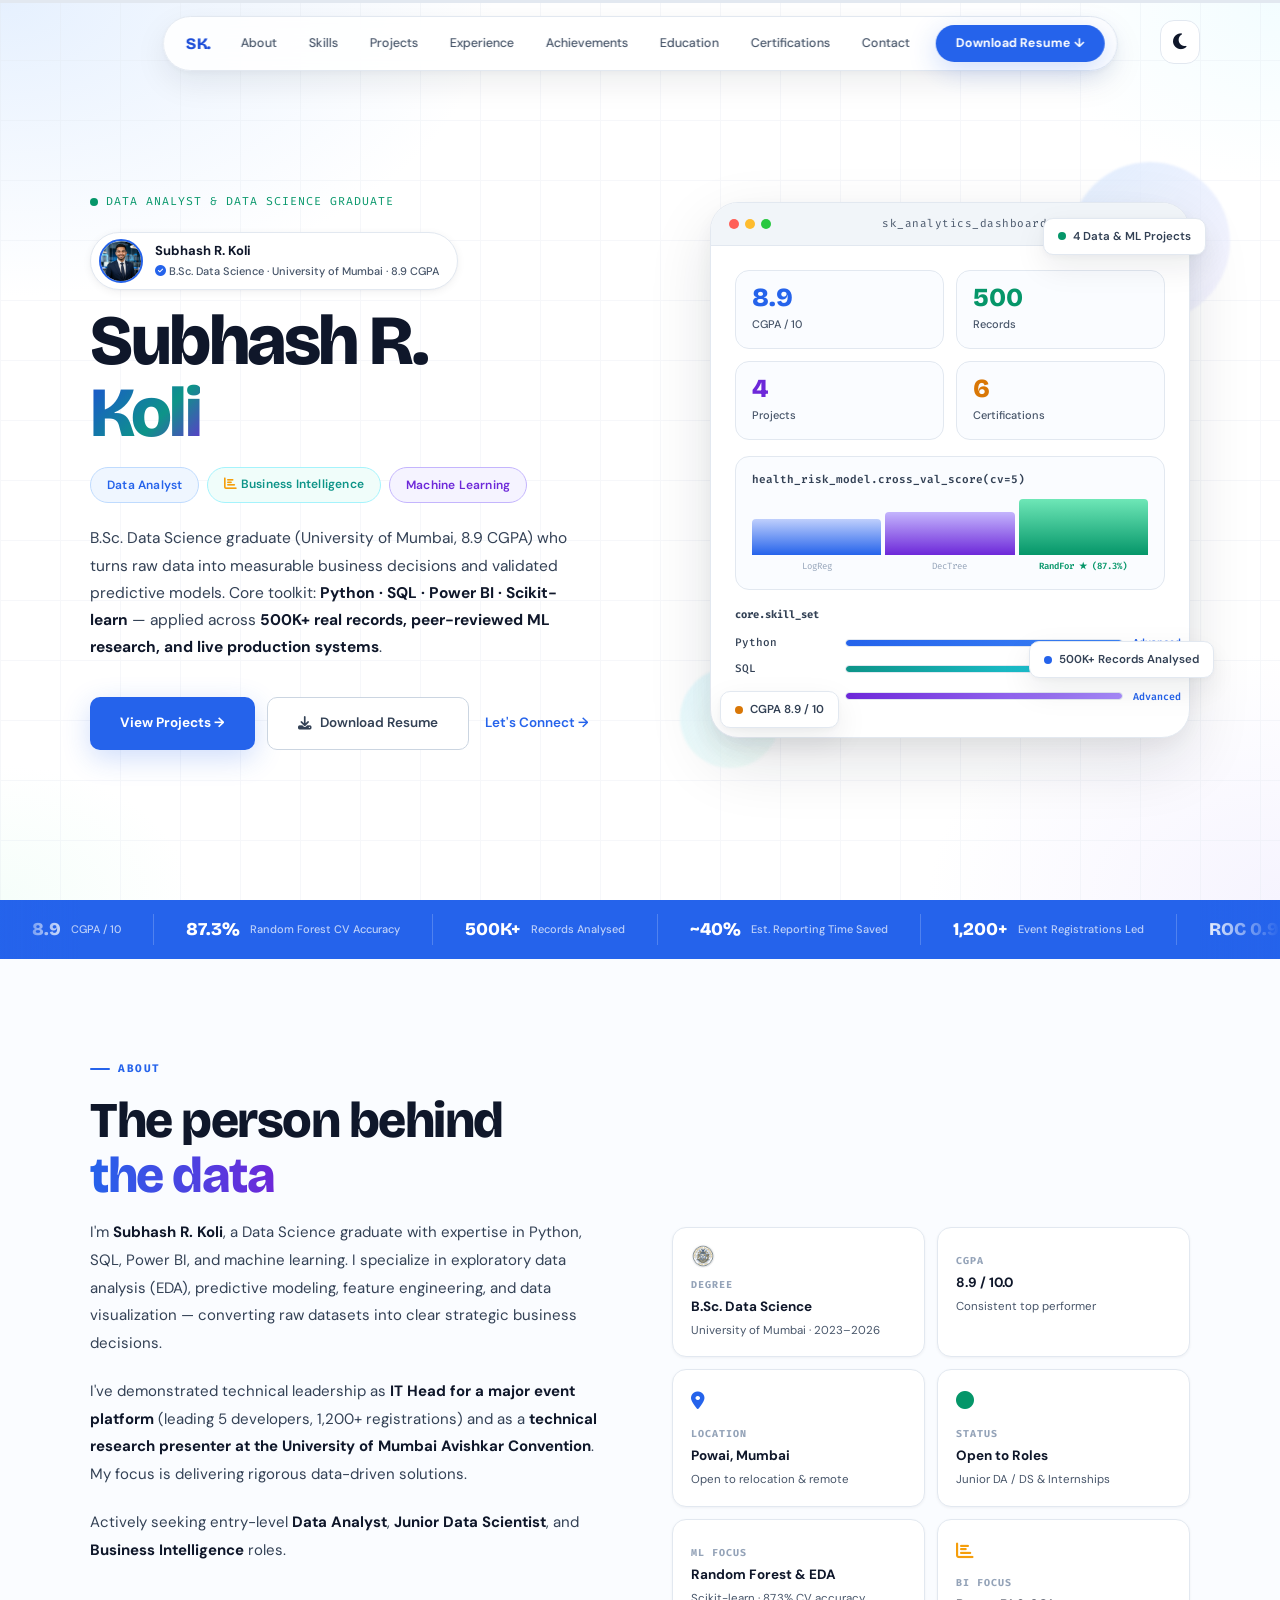
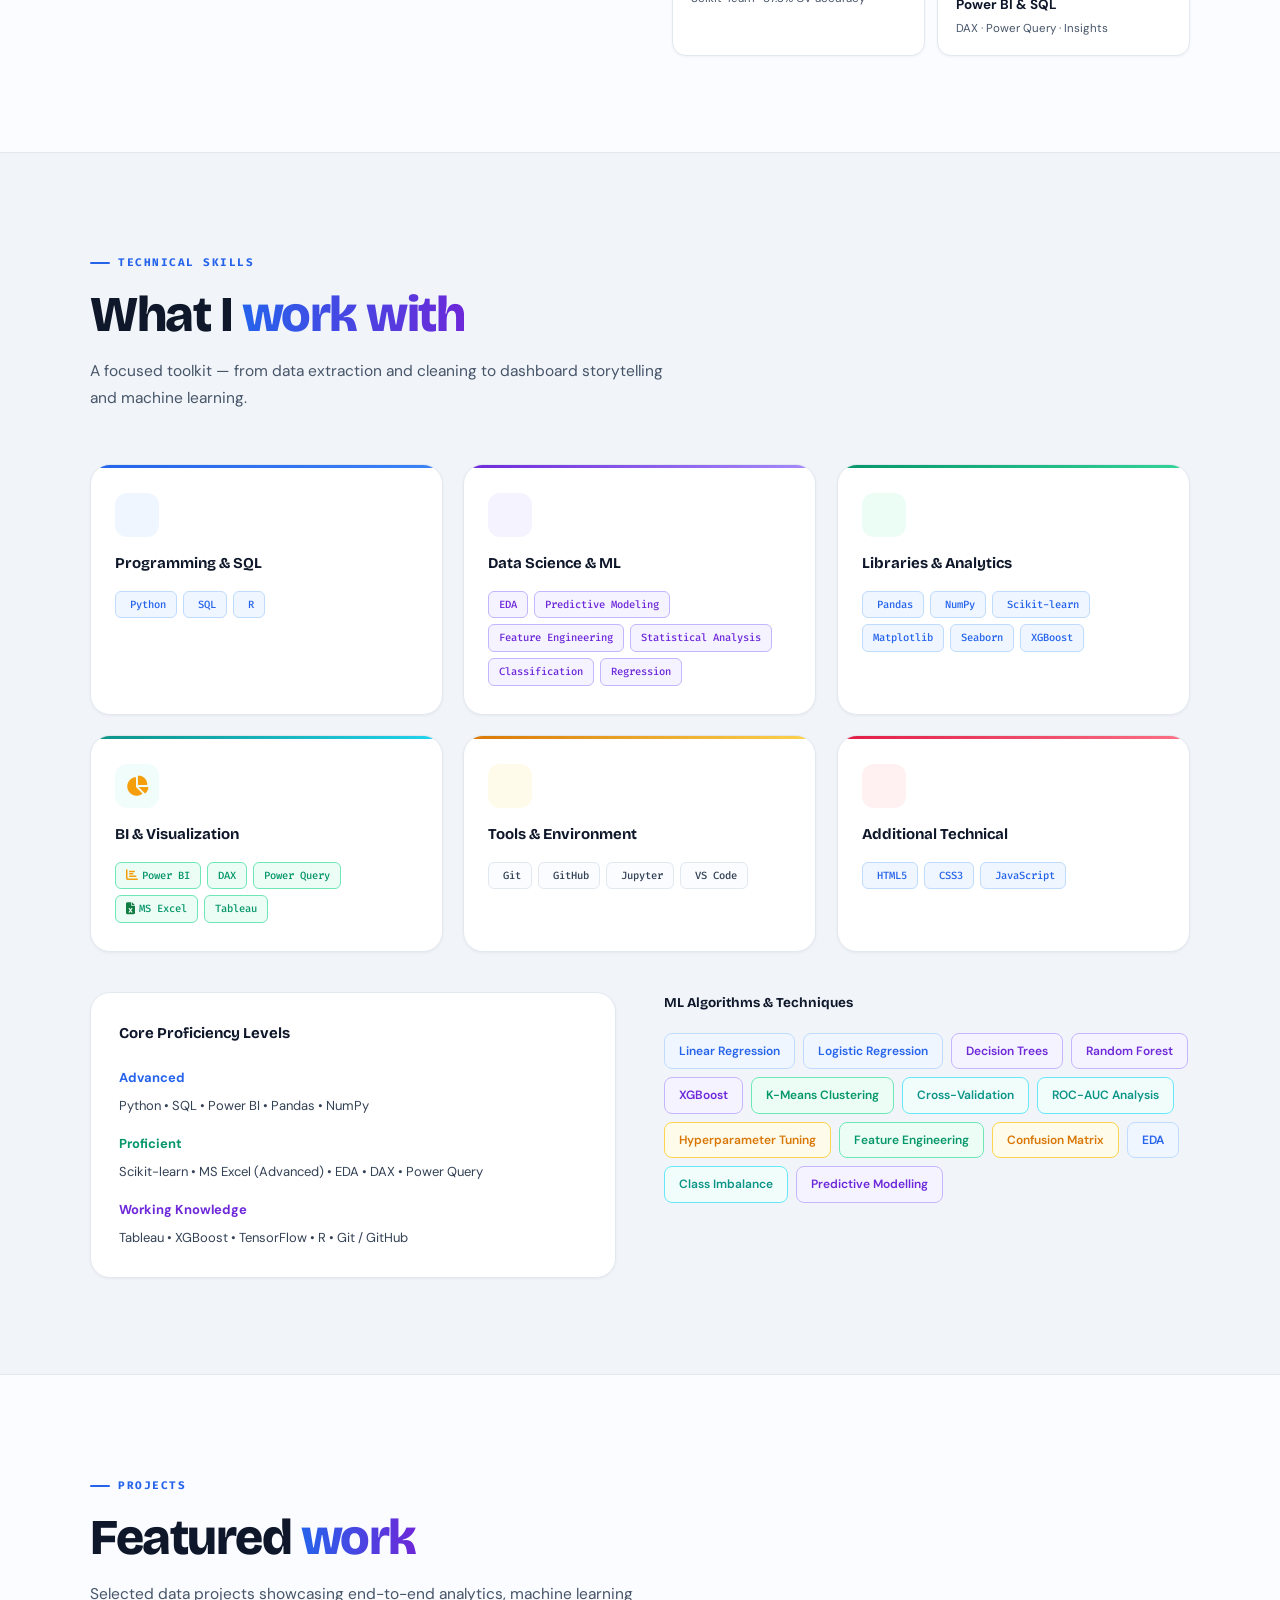
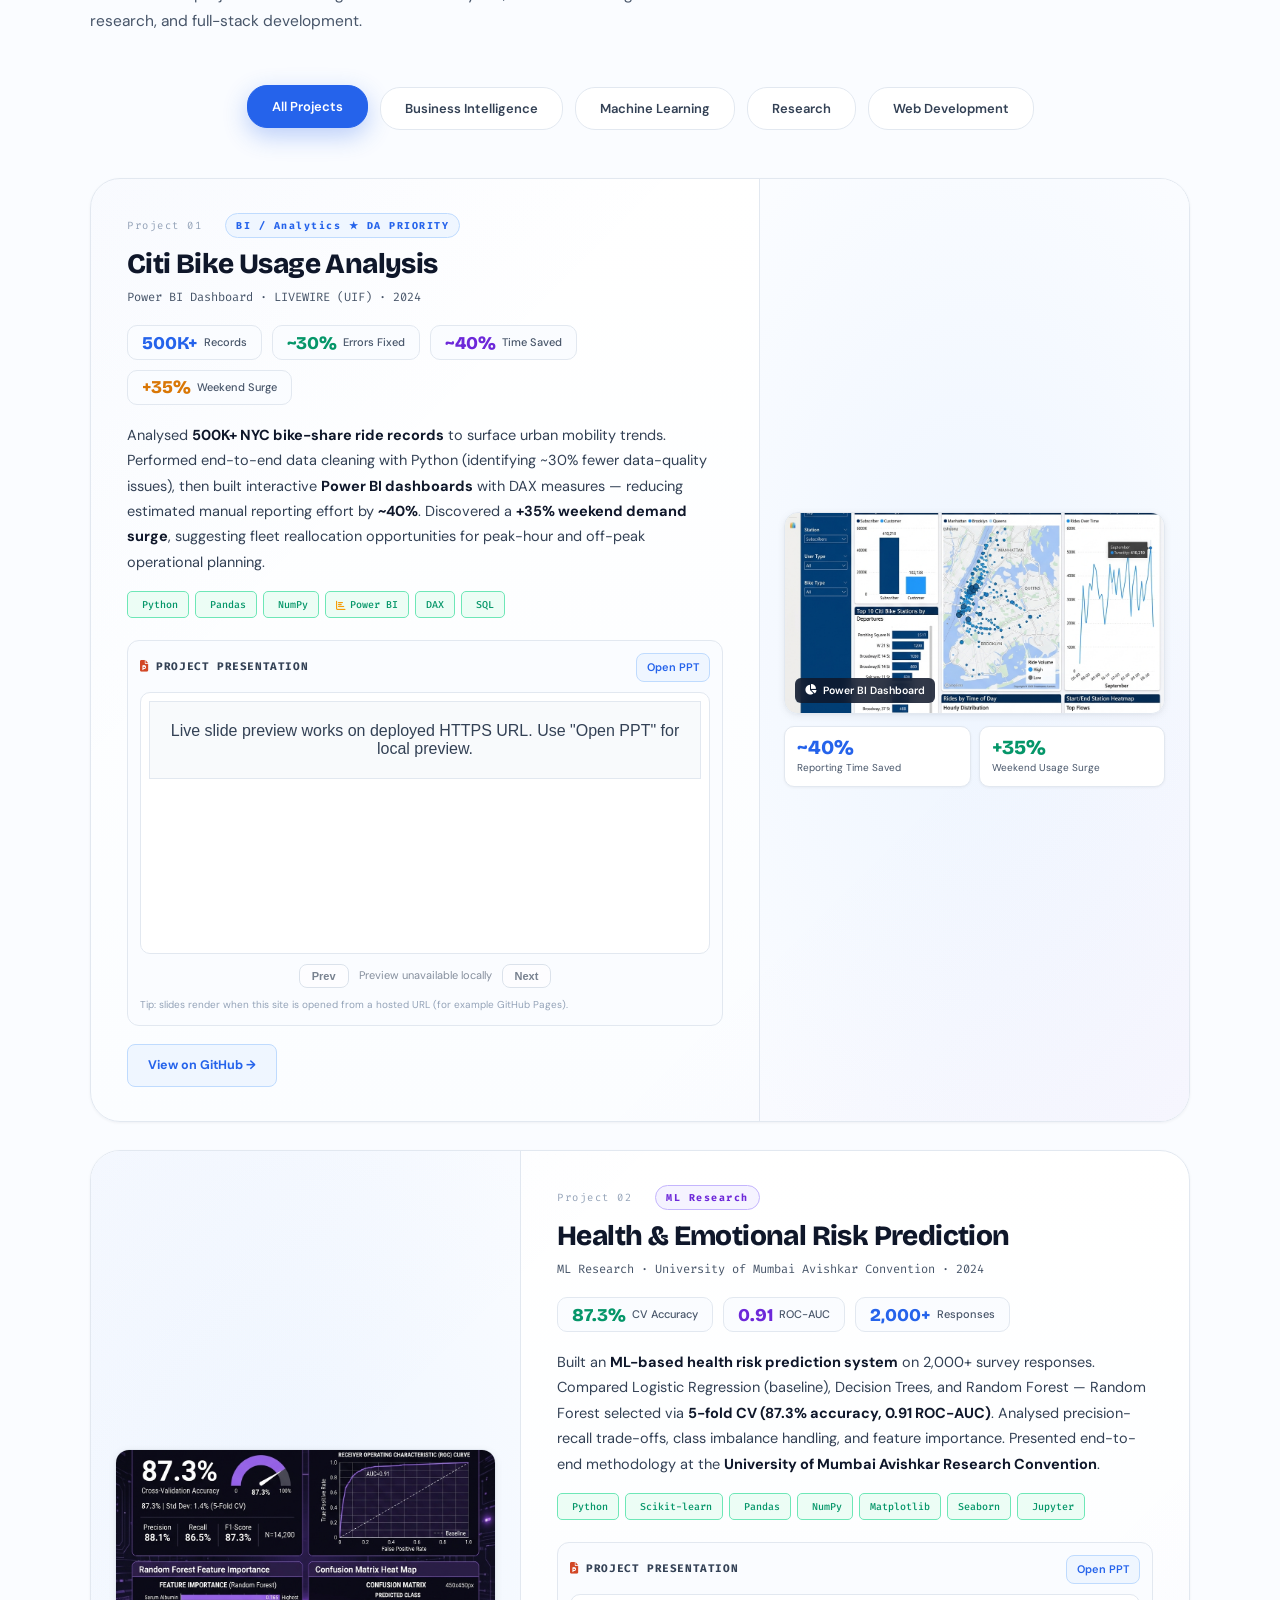
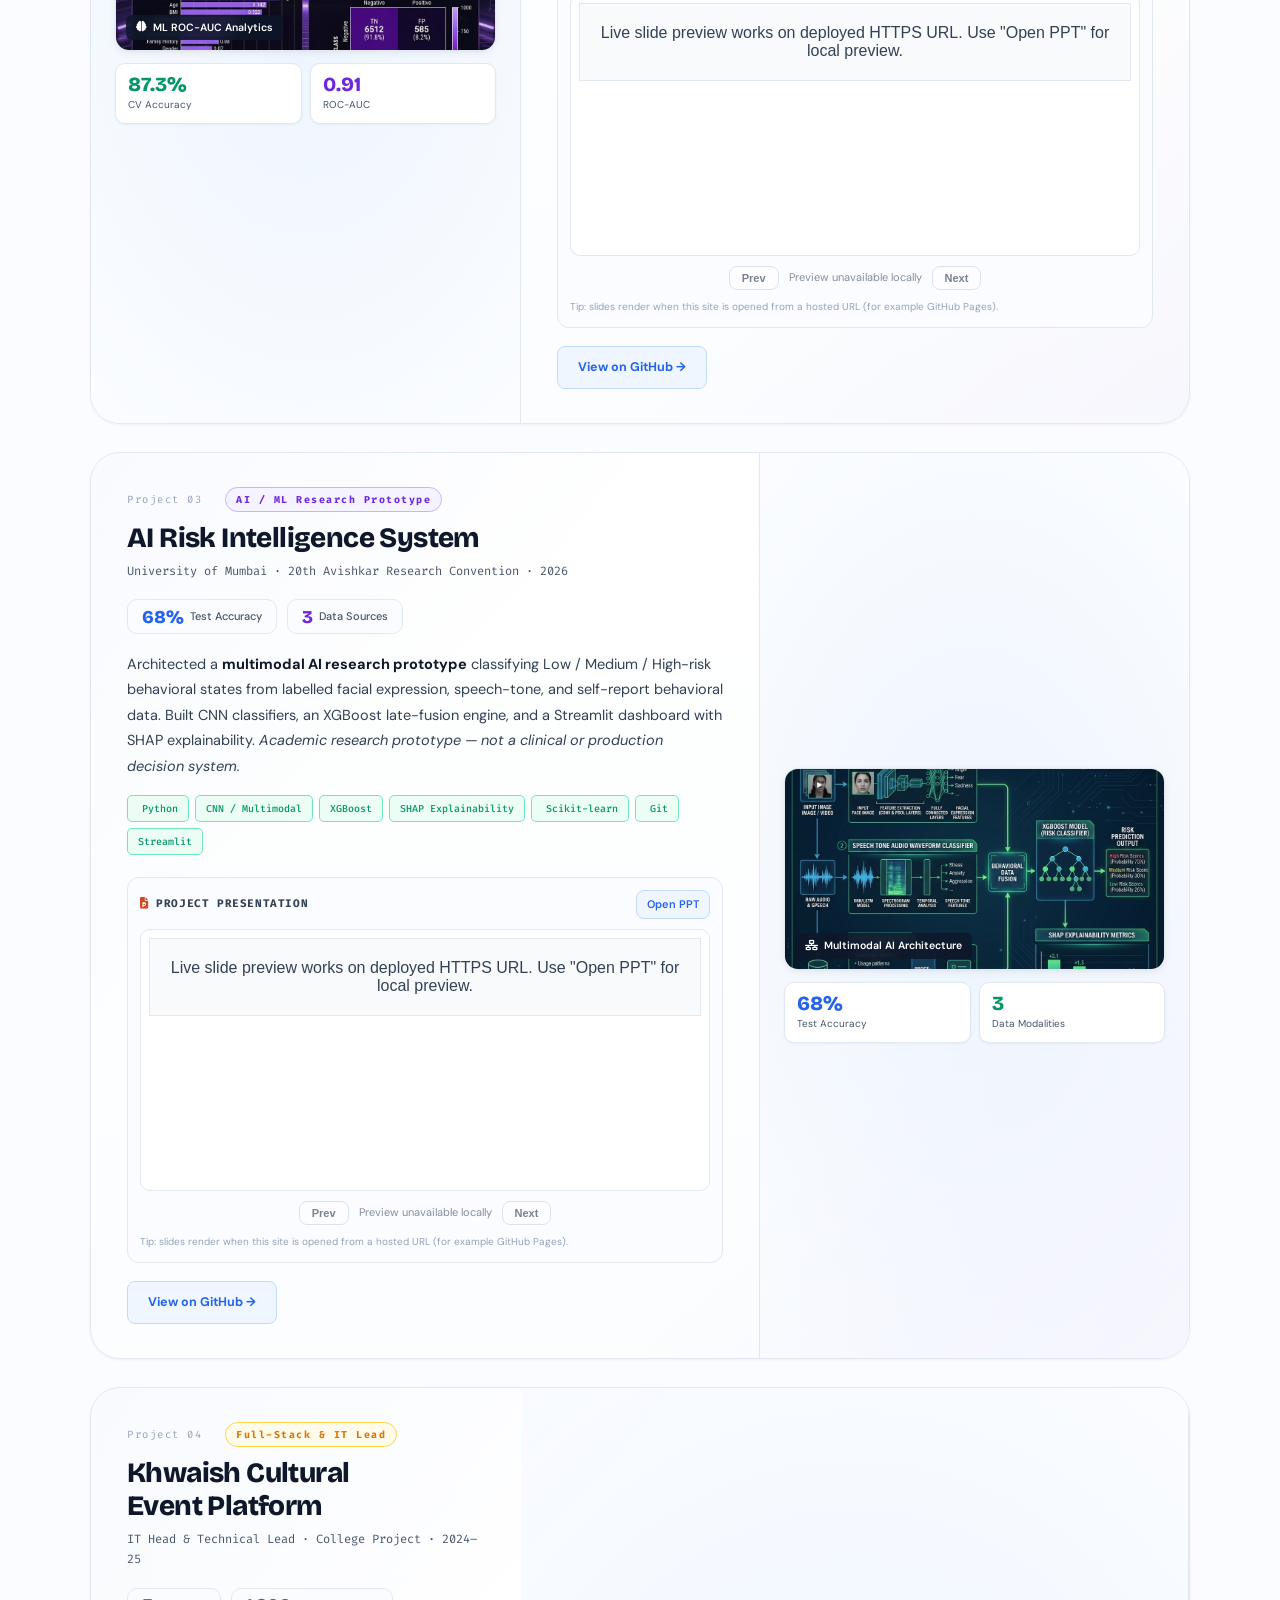
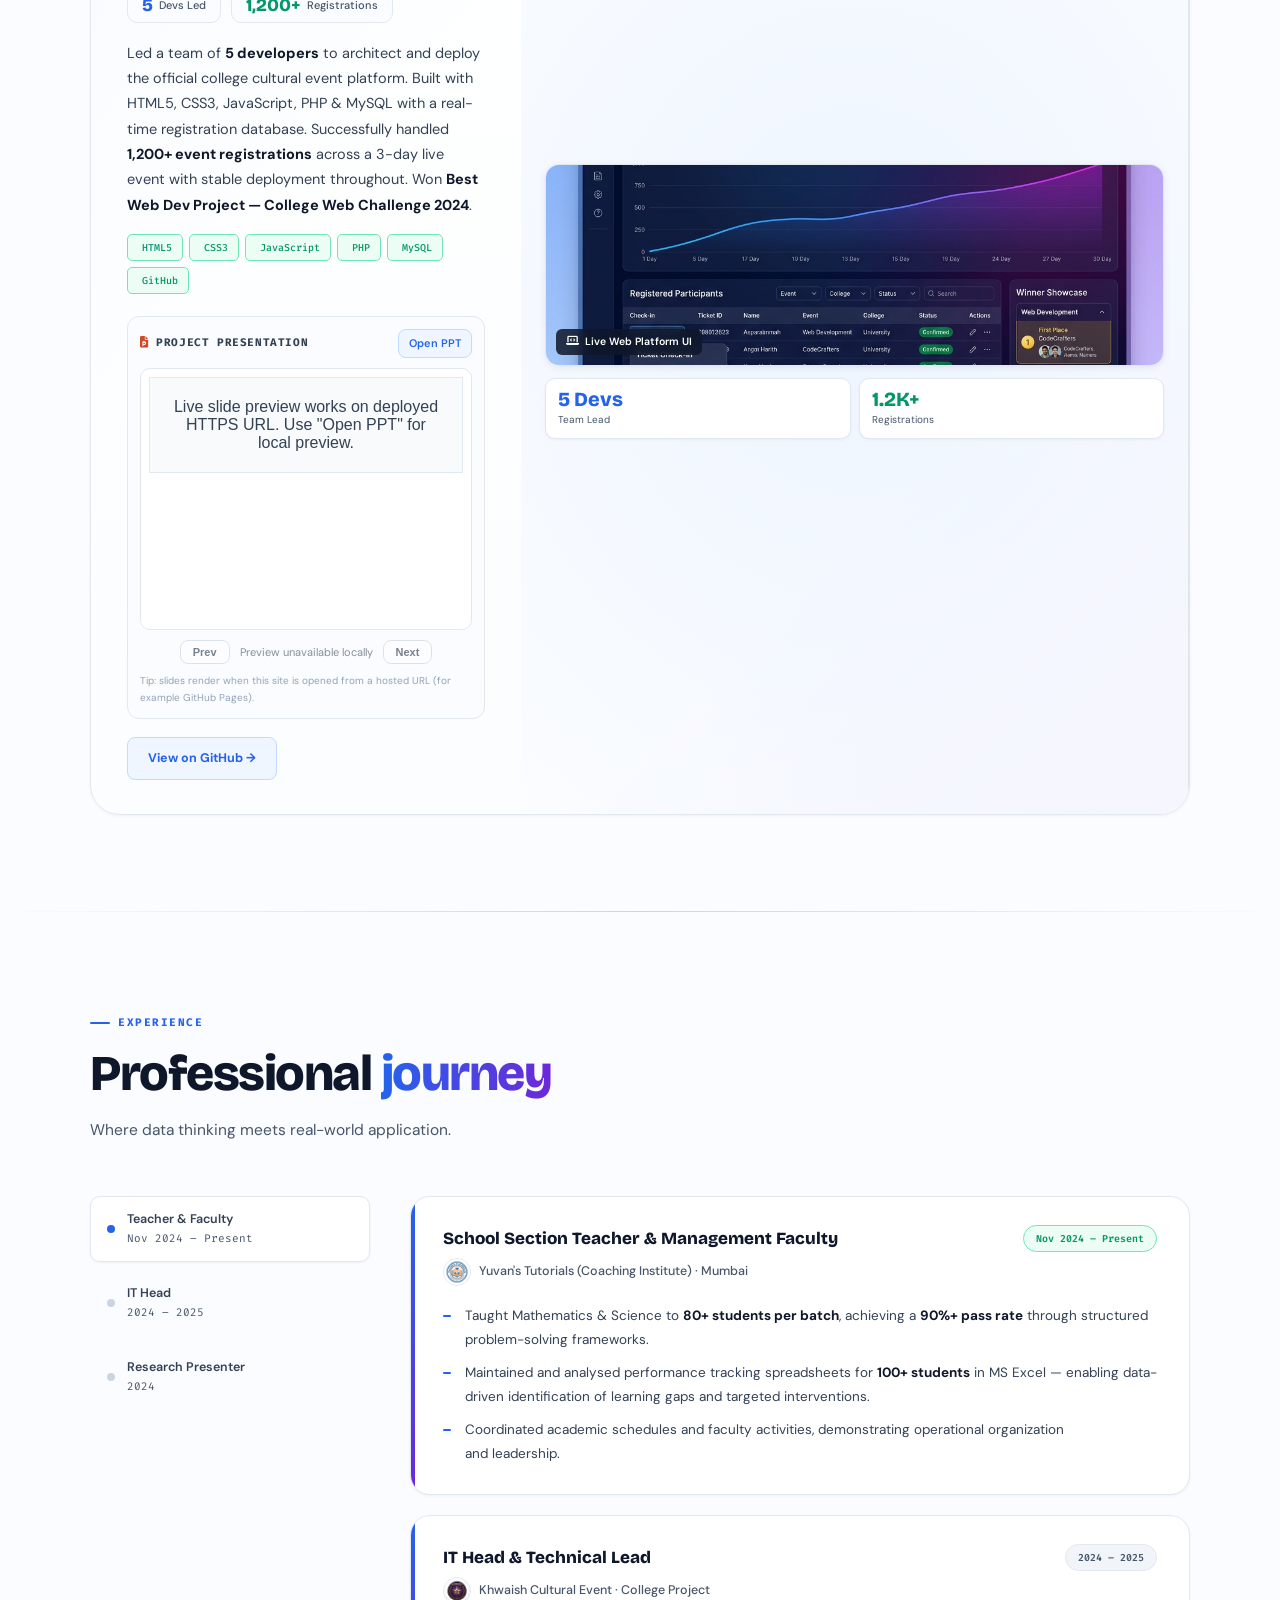
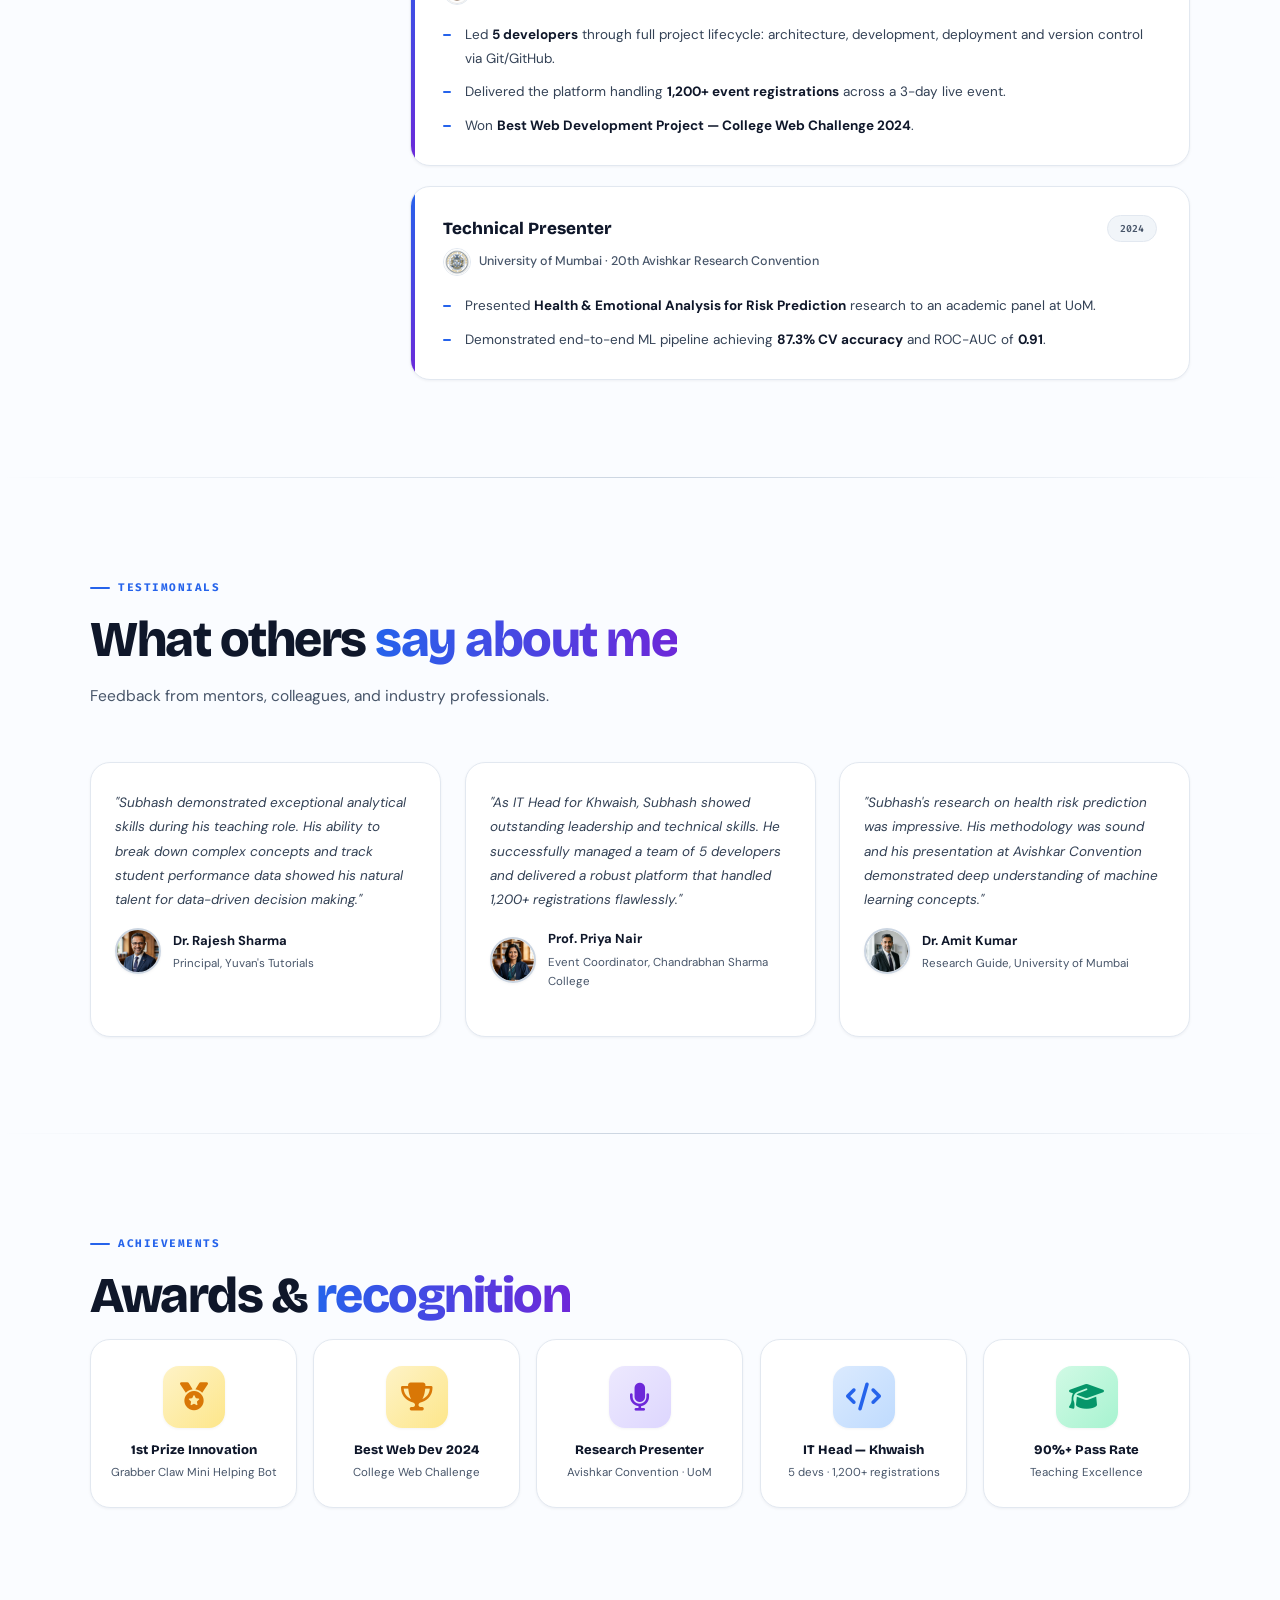
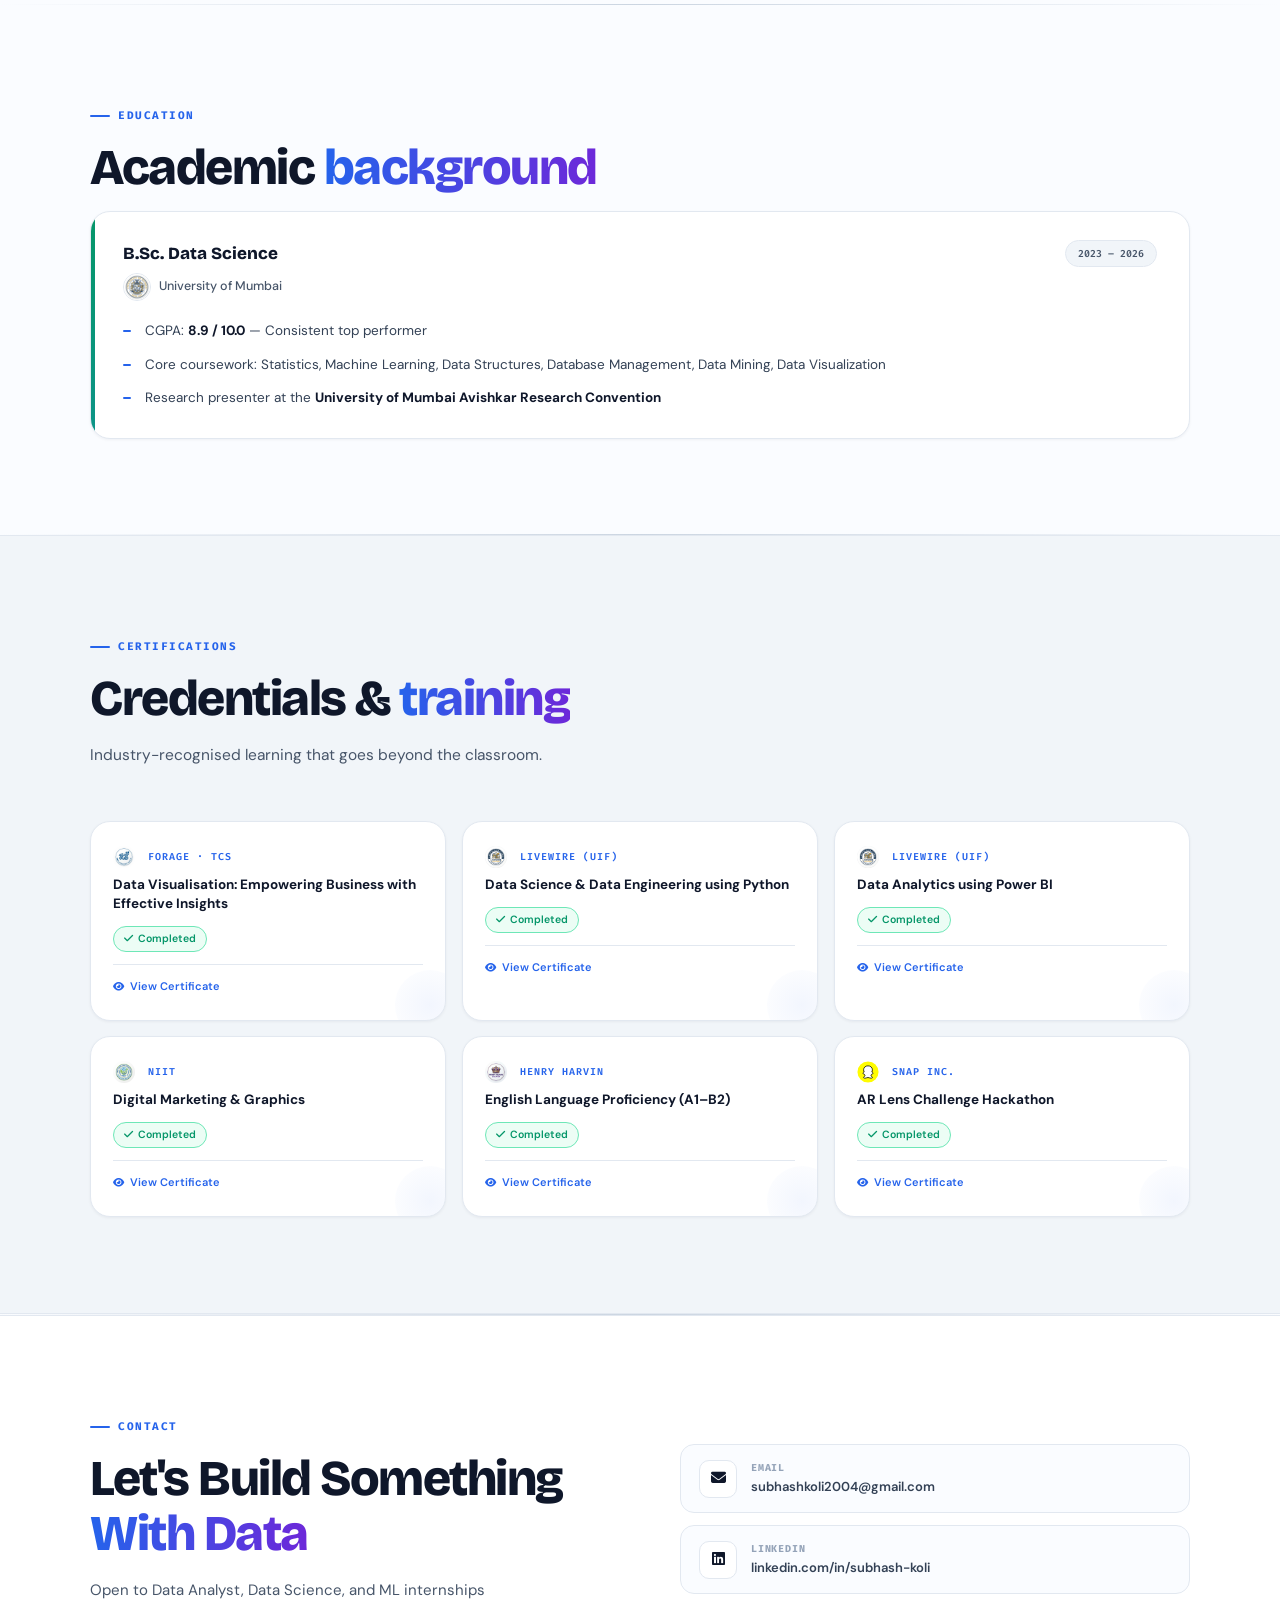
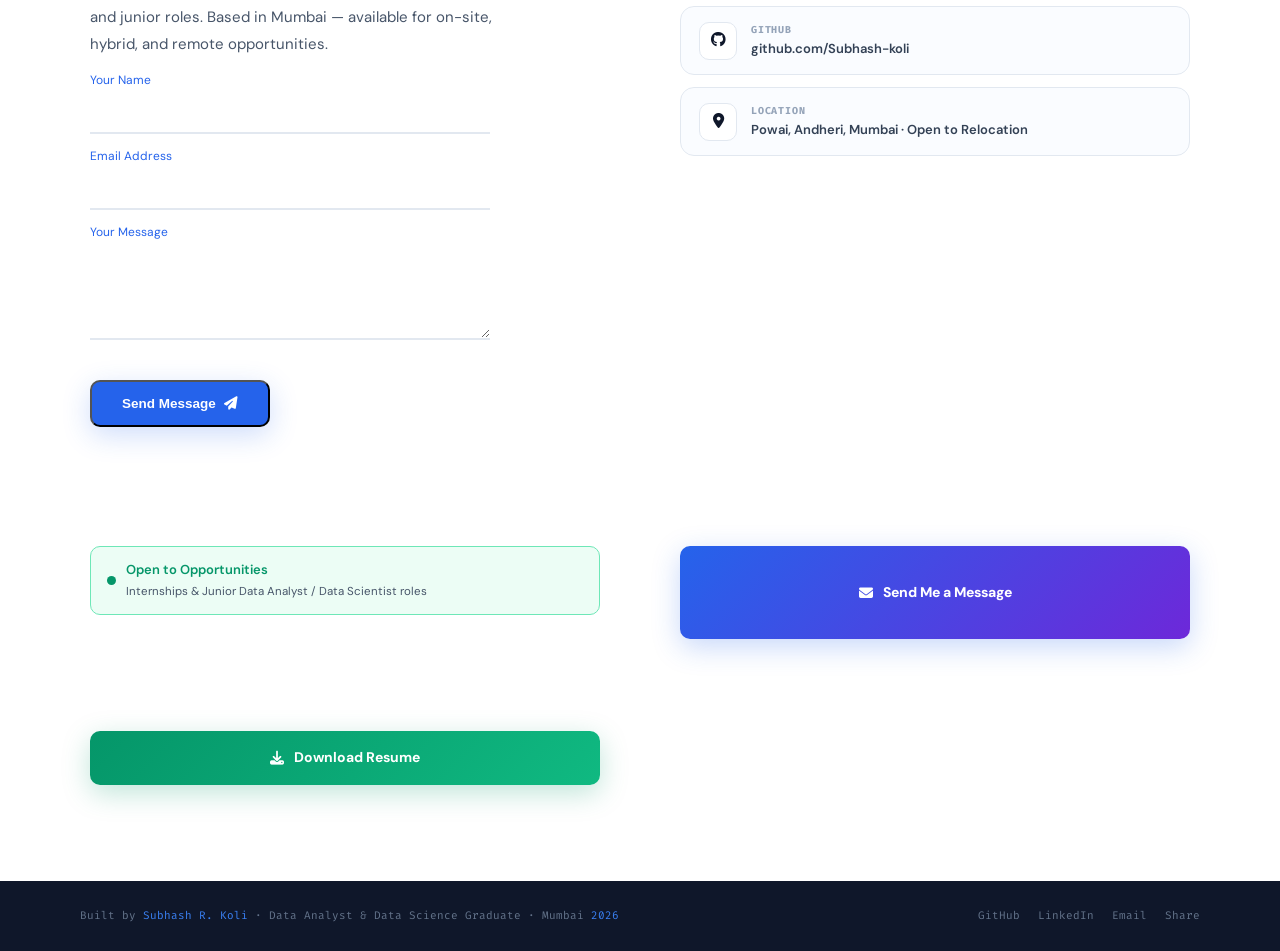
==== index.html @ e1a7ac87 "feat(v3): credibility overhaul - fix hero positioning DA-first, honest metric labels, remove 'respon" ====
<!DOCTYPE html>
<html lang="en">
<head>
    <meta charset="UTF-8">
    <meta name="viewport" content="width=device-width, initial-scale=1.0">
    <title>Subhash R. Koli | Data Analyst & Data Science Graduate</title>
    
    <!-- Performance Optimization -->
<link rel="preconnect" href="https://fonts.googleapis.com">
<link rel="preconnect" href="https://fonts.gstatic.com" crossorigin>
<link rel="preconnect" href="https://cdnjs.cloudflare.com">

<!-- Favicon and App Icons -->
<link rel="icon" type="image/x-icon" href="/favicon.ico">
<link rel="apple-touch-icon" sizes="180x180" href="/apple-touch-icon.png">
<link rel="icon" type="image/png" sizes="32x32" href="/favicon-32x32.png">
<link rel="icon" type="image/png" sizes="16x16" href="/favicon-16x16.png">
<link rel="manifest" href="/site.webmanifest">

<!-- SEO Meta Tags -->
    <meta name="description" content="Subhash R. Koli — B.Sc. Data Science graduate (8.9 CGPA, University of Mumbai) specialising in Data Analytics, Machine Learning, and Power BI. Projects spanning 500K+ records, ML risk prediction, and business analytics.">
    <meta name="keywords" content="Data Scientist, Data Analyst, Machine Learning, Power BI, Python, Scikit-learn, SQL, Mumbai, University of Mumbai, B.Sc Data Science">
    <meta name="author" content="Subhash R. Koli">
    <meta name="robots" content="index, follow">
    
    <!-- Open Graph / Facebook -->
    <meta property="og:type" content="website">
    <meta property="og:url" content="https://subhash-r-k-portfolio.vercel.app/">
    <meta property="og:title" content="Subhash R. Koli | Data Analyst & Data Science Graduate">
    <meta property="og:description" content="Data Science graduate (8.9 CGPA, University of Mumbai) specialising in Data Analytics, Machine Learning, and Power BI. Projects spanning 500K+ records, ML risk prediction, and business analytics.">
    <meta property="og:image" content="https://subhash-r-k-portfolio.vercel.app/assets/og-image.jpg">
    
    <!-- Twitter -->
    <meta property="twitter:card" content="summary_large_image">
    <meta property="twitter:url" content="https://subhash-r-k-portfolio.vercel.app/">
    <meta property="twitter:title" content="Subhash R. Koli | Data Analyst & Data Science Graduate">
    <meta property="twitter:description" content="Data Science graduate specialising in Data Analytics, Machine Learning, and Power BI. 500K+ records analysed, ML risk prediction, and business analytics.">
    <meta property="twitter:image" content="https://subhash-r-k-portfolio.vercel.app/assets/og-image.jpg">
    
    <!-- Favicon -->
    <link rel="icon" type="image/x-icon" href="/assets/favicon.ico">
    <link rel="apple-touch-icon" sizes="180x180" href="/assets/apple-touch-icon.png">
    
    <!-- Manifest -->
    <link rel="manifest" href="/site.webmanifest">
    
    <!-- Fonts -->
    <link href="https://fonts.googleapis.com/css2?family=Bricolage+Grotesque:opsz,wght@12..96,300;12..96,400;12..96,500;12..96,600;12..96,700;12..96,800&family=DM+Sans:opsz,wght@9..40,300;9..40,400;9..40,500;9..40,600&family=Fira+Code:wght@400;500;600&display=swap" rel="stylesheet">
    <link rel="stylesheet" href="https://cdnjs.cloudflare.com/ajax/libs/font-awesome/6.4.0/css/all.min.css">
    <link rel="stylesheet" href="https://cdn.jsdelivr.net/gh/devicon/devicon@v2.15.1/devicon.min.css">
    <link rel="stylesheet" href="styles.css">
    
    <!-- Structured Data -->
    <script type="application/ld+json">
    {
        "@context": "https://schema.org",
        "@type": "Person",
        "name": "Subhash R. Koli",
        "jobTitle": "Data Analyst & Data Science Graduate",
        "alumniOf": {
            "@type": "EducationalOrganization",
            "name": "University of Mumbai"
        },
        "knowsAbout": ["Machine Learning", "Data Science", "Power BI", "Python", "SQL", "Data Analytics"],
        "url": "https://subhash-r-k-portfolio.vercel.app/",
        "email": "subhashkoli2004@gmail.com",
        "sameAs": [
            "https://linkedin.com/in/subhash-koli-930bb1306",
            "https://github.com/Subhash-koli"
        ]
    }
    </script>
</head>
<body>

<!-- Mobile Menu Toggle -->
<button id="mobile-menu-toggle" class="mobile-menu-toggle" aria-label="Toggle mobile menu">
    <span></span>
    <span></span>
    <span></span>
</button>

<!-- Dark Mode Toggle -->
<button id="dark-mode-toggle" class="dark-mode-toggle" aria-label="Toggle dark mode">
    <i class="fas fa-moon"></i>
</button>

<!-- Scroll to Top Button -->
<button id="scroll-to-top" class="scroll-to-top" aria-label="Scroll to top">
    <i class="fas fa-arrow-up"></i>
</button>

<!-- Scroll Progress Indicator -->
<div id="scroll-progress" class="scroll-progress">
    <div class="scroll-progress-bar"></div>
</div>

<!-- ═══ NAV ═══ -->
<nav class="nav">
    <div class="nav-logo">SK.</div>
    <a href="#about" class="nav-link">About</a>
    <a href="#skills" class="nav-link">Skills</a>
    <a href="#projects" class="nav-link">Projects</a>
    <a href="#experience" class="nav-link">Experience</a>
    <a href="#achievements" class="nav-link">Achievements</a>
    <a href="#education" class="nav-link">Education</a>
    <a href="#certs" class="nav-link">Certifications</a>
    <a href="#contact" class="nav-link">Contact</a>
    <a href="Subhash_Koli_Resume.pdf" download class="nav-cta">Download Resume ↓</a>
</nav>

<!-- ═══ HERO ═══ -->
<section class="hero" id="home">
    <div class="hero-mesh"></div>
    <div class="hero-grid"></div>
    <div class="hero-inner">
        <div class="hero-left">
            <div class="hero-eyebrow"><div class="pulse-dot"></div>DATA ANALYST &amp; DATA SCIENCE GRADUATE</div>
            <div class="hero-profile-wrap">
                <img src="assets/images/profile_avatar.png" alt="Subhash R. Koli" class="hero-profile-img">
                <div class="hero-profile-info">
                    <span class="hero-profile-name">Subhash R. Koli</span>
                    <span class="hero-profile-title"><i class="fas fa-check-circle" style="color:var(--blue2);"></i> B.Sc. Data Science · University of Mumbai · 8.9 CGPA</span>
                </div>
            </div>
            <h1 class="hero-name">Subhash R.<br/><span class="grad">Koli</span></h1>
            <div class="hero-roles">
                <span class="role-chip rc-blue"><i class="devicon-python-plain colored"></i> Data Analyst</span>
                <span class="role-chip rc-teal"><i class="fas fa-chart-bar" style="color:#F59E0B;"></i> Business Intelligence</span>
                <span class="role-chip rc-violet"><i class="devicon-scikitlearn-line colored"></i> Machine Learning</span>
            </div>
            <p class="hero-desc">
                B.Sc. Data Science graduate (University of Mumbai, 8.9 CGPA) who turns raw data into measurable
                business decisions and validated predictive models. Core toolkit:
                <strong>Python · SQL · Power BI · Scikit-learn</strong> — applied across
                <strong>500K+ real records, peer-reviewed ML research, and live production systems</strong>.
            </p>
            <div class="hero-btns">
                <a href="#projects" class="btn-main">View Projects →</a>
                <a href="Subhash_Koli_Resume.pdf" download class="btn-out"><i class="fas fa-download"></i> Download Resume</a>
                <a href="#contact" class="hero-connect-link">Let's Connect →</a>
            </div>
        </div>

        <div class="hero-right">
            <div style="position:relative;">
                <div class="hero-shape-1"></div>
                <div class="hero-shape-2"></div>
                <div class="float-badge fb1">
                    <div class="fb-dot" style="background:var(--green);"></div>
                    <span>4 Data & ML Projects</span>
                </div>
                <div class="float-badge fb2">
                    <div class="fb-dot" style="background:var(--blue2);"></div>
                    <span>500K+ Records Analysed</span>
                </div>
                <div class="float-badge fb3">
                    <div class="fb-dot" style="background:var(--amber);"></div>
                    <span>CGPA 8.9 / 10</span>
                </div>
                <div class="dash-card">
                    <div class="dash-topbar">
                        <div class="dash-dots">
                            <div class="dash-dot r"></div>
                            <div class="dash-dot y"></div>
                            <div class="dash-dot g"></div>
                        </div>
                        <div class="dash-title">sk_analytics_dashboard.py</div>
                    </div>
                    <div class="dash-body">
                        <div class="dash-stats">
                            <div class="ds-box"><div class="ds-val c1">8.9</div><div class="ds-label">CGPA / 10</div></div>
                            <div class="ds-box"><div class="ds-val c2">500K+</div><div class="ds-label">Records</div></div>
                            <div class="ds-box"><div class="ds-val c3">4</div><div class="ds-label">Projects</div></div>
                            <div class="ds-box"><div class="ds-val c4">6</div><div class="ds-label">Certifications</div></div>
                        </div>
                        <div class="spark-wrap">
                            <div class="spark-title">health_risk_model.cross_val_score(cv=5)</div>
                            <div class="spark-bars">
                                <div class="sb" style="height:65%;background:linear-gradient(180deg,#BFCFFD,#2563EB);border-radius:4px 4px 0 0;"></div>
                                <div class="sb" style="height:78%;background:linear-gradient(180deg,#C4B5FD,#6D28D9);border-radius:4px 4px 0 0;"></div>
                                <div class="sb" style="height:100%;background:linear-gradient(180deg,#6EE7B7,#059669);border-radius:4px 4px 0 0;"></div>
                            </div>
                            <div class="spark-labels">
                                <div class="sl">LogReg</div>
                                <div class="sl">DecTree</div>
                                <div class="sl" style="color:var(--green);font-weight:600;">RandFor ★ (87.3%)</div>
                            </div>
                        </div>
                        <div style="padding-top:4px;">
                            <div style="font-size:10.5px;font-weight:700;color:var(--text2);margin-bottom:10px;font-family:var(--font-code);">core.skill_set</div>
                            <div class="model-row">
                                <div class="mr-name">Python</div>
                                <div class="mr-track"><div class="mr-fill" style="width:100%;background:linear-gradient(90deg,var(--blue2),var(--blue3));"></div></div>
                                <div class="mr-val">Advanced</div>
                            </div>
                            <div class="model-row">
                                <div class="mr-name">SQL</div>
                                <div class="mr-track"><div class="mr-fill" style="width:100%;background:linear-gradient(90deg,var(--teal),#22D3EE);animation-delay:.15s"></div></div>
                                <div class="mr-val">Advanced</div>
                            </div>
                            <div class="model-row">
                                <div class="mr-name">Power BI</div>
                                <div class="mr-track"><div class="mr-fill" style="width:100%;background:linear-gradient(90deg,var(--violet),#A78BFA);animation-delay:.2s"></div></div>
                                <div class="mr-val">Advanced</div>
                            </div>
                        </div>
                    </div>
                </div>
            </div>
        </div>
    </div>
</section>

<!-- ═══ TICKER ═══ -->
<div class="ticker-wrap">
    <div class="ticker-track">
        <div class="ti"><div class="ti-val">8.9</div><div class="ti-label">CGPA / 10</div></div>
        <div class="ti"><div class="ti-val">87.3%</div><div class="ti-label">Random Forest CV Accuracy</div></div>
        <div class="ti"><div class="ti-val">500K+</div><div class="ti-label">Records Analysed</div></div>
        <div class="ti"><div class="ti-val">~40%</div><div class="ti-label">Est. Reporting Time Saved</div></div>
        <div class="ti"><div class="ti-val">1,200+</div><div class="ti-label">Event Registrations Led</div></div>
        <div class="ti"><div class="ti-val">ROC 0.91</div><div class="ti-label">AUC · Health Risk Model</div></div>
        <div class="ti"><div class="ti-val">4</div><div class="ti-label">Data &amp; ML Projects</div></div>
        <div class="ti"><div class="ti-val">6</div><div class="ti-label">Certifications</div></div>
        <div class="ti"><div class="ti-val">80+</div><div class="ti-label">Students Taught</div></div>
        <!-- dupe for infinite scroll -->
        <div class="ti"><div class="ti-val">8.9</div><div class="ti-label">CGPA / 10</div></div>
        <div class="ti"><div class="ti-val">87.3%</div><div class="ti-label">Random Forest CV Accuracy</div></div>
        <div class="ti"><div class="ti-val">500K+</div><div class="ti-label">Records Analysed</div></div>
        <div class="ti"><div class="ti-val">~40%</div><div class="ti-label">Est. Reporting Time Saved</div></div>
        <div class="ti"><div class="ti-val">1,200+</div><div class="ti-label">Event Registrations Led</div></div>
        <div class="ti"><div class="ti-val">ROC 0.91</div><div class="ti-label">AUC · Health Risk Model</div></div>
        <div class="ti"><div class="ti-val">4</div><div class="ti-label">Data &amp; ML Projects</div></div>
        <div class="ti"><div class="ti-val">6</div><div class="ti-label">Certifications</div></div>
        <div class="ti"><div class="ti-val">80+</div><div class="ti-label">Students Taught</div></div>
    </div>
</div>

<!-- ═══ ABOUT ═══ -->
<section id="about" class="sec">
    <div class="sec-tag reveal">About</div>
    <h2 class="sec-title reveal">The person behind<br/><span class="hl">the data</span></h2>
    <div class="about-grid">
        <div class="reveal d1">
            <p class="about-p">I'm <strong>Subhash R. Koli</strong>, a Data Science graduate with expertise in Python, SQL, Power BI, and machine learning. I specialize in exploratory data analysis (EDA), predictive modeling, feature engineering, and data visualization — converting raw datasets into clear strategic business decisions.</p>
            <p class="about-p">I've demonstrated technical leadership as <strong>IT Head for a major event platform</strong> (leading 5 developers, 1,200+ registrations) and as a <strong>technical research presenter at the University of Mumbai Avishkar Convention</strong>. My focus is delivering rigorous data-driven solutions.</p>
            <p class="about-p">Actively seeking entry-level <strong>Data Analyst</strong>, <strong>Junior Data Scientist</strong>, and <strong>Business Intelligence</strong> roles.</p>
        </div>
        <div class="about-info-grid reveal d2">
            <div class="ai-box"><div class="ai-icon"><img src="assets/images/mumbai_university_logo.png" alt="University of Mumbai" style="width:24px;height:24px;border-radius:50%;object-fit:cover;"></div><div class="ai-label">Degree</div><div class="ai-val">B.Sc. Data Science</div><div class="ai-sub">University of Mumbai · 2023–2026</div></div>
            <div class="ai-box"><div class="ai-icon"><i class="devicon-python-plain colored" style="font-size:20px;"></i></div><div class="ai-label">CGPA</div><div class="ai-val">8.9 / 10.0</div><div class="ai-sub">Consistent top performer</div></div>
            <div class="ai-box"><div class="ai-icon"><i class="fas fa-map-marker-alt" style="color:var(--blue2);"></i></div><div class="ai-label">Location</div><div class="ai-val">Powai, Mumbai</div><div class="ai-sub">Open to relocation &amp; remote</div></div>
            <div class="ai-box"><div class="ai-icon"><i class="fas fa-circle" style="color: var(--green);"></i></div><div class="ai-label">Status</div><div class="ai-val">Open to Roles</div><div class="ai-sub">Junior DA / DS &amp; Internships</div></div>
            <div class="ai-box"><div class="ai-icon"><i class="devicon-scikitlearn-line colored" style="font-size:20px;"></i></div><div class="ai-label">ML Focus</div><div class="ai-val">Random Forest &amp; EDA</div><div class="ai-sub">Scikit-learn · 87.3% CV accuracy</div></div>
            <div class="ai-box"><div class="ai-icon"><i class="fas fa-chart-bar" style="color:#F59E0B;font-size:18px;"></i></div><div class="ai-label">BI Focus</div><div class="ai-val">Power BI &amp; SQL</div><div class="ai-sub">DAX · Power Query · Insights</div></div>
        </div>
    </div>
</section>


<!-- ═══ SKILLS ═══ -->
<div id="skills" class="sec-alt">
<div class="sec-alt-inner">
    <div class="sec-tag reveal">Technical Skills</div>
    <h2 class="sec-title reveal">What I <span class="hl">work with</span></h2>
    <p class="sec-sub reveal">A focused toolkit — from data extraction and cleaning to dashboard storytelling and machine learning.</p>
    <div class="skills-grid">
        <div class="skill-card reveal d1"><div class="sk-icon-wrap"><i class="devicon-python-plain colored"></i></div><div class="sk-title">Programming & SQL</div><div class="sk-tags"><span class="sk-tag p"><i class="devicon-python-plain colored"></i> Python</span><span class="sk-tag p"><i class="devicon-mysql-plain colored"></i> SQL</span><span class="sk-tag p"><i class="devicon-r-plain colored"></i> R</span></div></div>
        <div class="skill-card reveal d2"><div class="sk-icon-wrap"><i class="devicon-scikitlearn-line colored"></i></div><div class="sk-title">Data Science & ML</div><div class="sk-tags"><span class="sk-tag v">EDA</span><span class="sk-tag v">Predictive Modeling</span><span class="sk-tag v">Feature Engineering</span><span class="sk-tag v">Statistical Analysis</span><span class="sk-tag v">Classification</span><span class="sk-tag v">Regression</span></div></div>
        <div class="skill-card reveal d3"><div class="sk-icon-wrap"><i class="devicon-pandas-plain colored"></i></div><div class="sk-title">Libraries & Analytics</div><div class="sk-tags"><span class="sk-tag p"><i class="devicon-pandas-plain colored"></i> Pandas</span><span class="sk-tag p"><i class="devicon-numpy-original colored"></i> NumPy</span><span class="sk-tag p"><i class="devicon-scikitlearn-line colored"></i> Scikit-learn</span><span class="sk-tag p">Matplotlib</span><span class="sk-tag p">Seaborn</span><span class="sk-tag p">XGBoost</span></div></div>
        <div class="skill-card reveal d1"><div class="sk-icon-wrap"><i class="fas fa-chart-pie" style="color:#F59E0B;"></i></div><div class="sk-title">BI & Visualization</div><div class="sk-tags"><span class="sk-tag g"><i class="fas fa-chart-bar" style="color:#F59E0B;"></i> Power BI</span><span class="sk-tag g">DAX</span><span class="sk-tag g">Power Query</span><span class="sk-tag g"><i class="fas fa-file-excel" style="color:#107C41;"></i> MS Excel</span><span class="sk-tag g">Tableau</span></div></div>
        <div class="skill-card reveal d2"><div class="sk-icon-wrap"><i class="devicon-git-plain colored"></i></div><div class="sk-title">Tools & Environment</div><div class="sk-tags"><span class="sk-tag"><i class="devicon-git-plain colored"></i> Git</span><span class="sk-tag"><i class="devicon-github-original colored"></i> GitHub</span><span class="sk-tag"><i class="devicon-jupyter-plain colored"></i> Jupyter</span><span class="sk-tag"><i class="devicon-vscode-plain colored"></i> VS Code</span></div></div>
        <div class="skill-card reveal d3"><div class="sk-icon-wrap"><i class="devicon-html5-plain colored"></i></div><div class="sk-title">Additional Technical</div><div class="sk-tags"><span class="sk-tag p"><i class="devicon-html5-plain colored"></i> HTML5</span><span class="sk-tag p"><i class="devicon-css3-plain colored"></i> CSS3</span><span class="sk-tag p"><i class="devicon-javascript-plain colored"></i> JavaScript</span></div></div>
    </div>

    <div class="prof-grid" style="margin-top:40px;">
        <div class="prof-left reveal d1">
            <div class="prof-title">Core Proficiency Levels</div>
            <div style="margin-bottom:16px;">
                <div style="font-weight:700;color:var(--blue2);font-size:13px;margin-bottom:6px;">Advanced</div>
                <div style="font-size:13px;color:var(--text2);">Python • SQL • Power BI • Pandas • NumPy</div>
            </div>
            <div style="margin-bottom:16px;">
                <div style="font-weight:700;color:var(--green);font-size:13px;margin-bottom:6px;">Proficient</div>
                <div style="font-size:13px;color:var(--text2);">Scikit-learn • MS Excel (Advanced) • EDA • DAX • Power Query</div>
            </div>
            <div>
                <div style="font-weight:700;color:var(--violet);font-size:13px;margin-bottom:6px;">Working Knowledge</div>
                <div style="font-size:13px;color:var(--text2);">Tableau • XGBoost • TensorFlow • R • Git / GitHub</div>
            </div>
        </div>
        <div class="reveal d2">
            <div style="font-size:13.5px;font-weight:700;color:var(--text);margin-bottom:18px;font-family:var(--font-display);">ML Algorithms & Techniques</div>
            <div class="algo-cloud">
                <span class="at a1">Linear Regression</span>
                <span class="at a1">Logistic Regression</span>
                <span class="at a2">Decision Trees</span>
                <span class="at a2">Random Forest</span>
                <span class="at a2">XGBoost</span>
                <span class="at a3">K-Means Clustering</span>
                <span class="at a4">Cross-Validation</span>
                <span class="at a4">ROC-AUC Analysis</span>
                <span class="at a5">Hyperparameter Tuning</span>
                <span class="at a3">Feature Engineering</span>
                <span class="at a5">Confusion Matrix</span>
                <span class="at a1">EDA</span>
                <span class="at a4">Class Imbalance</span>
                <span class="at a2">Predictive Modelling</span>
            </div>
        </div>
    </div>
</div>
</div>

<!-- ═══ PROJECTS ═══ -->
<section id="projects" class="sec">
    <div class="sec-tag reveal">Projects</div>
    <h2 class="sec-title reveal">Featured <span class="hl">work</span></h2>
    <p class="sec-sub reveal">Selected data projects showcasing end-to-end analytics, machine learning research, and full-stack development.</p>
    
    <!-- Project Filter Buttons -->
    <div class="project-filters reveal">
        <button class="filter-btn active" data-filter="all">All Projects</button>
        <button class="filter-btn" data-filter="bi">Business Intelligence</button>
        <button class="filter-btn" data-filter="ml">Machine Learning</button>
        <button class="filter-btn" data-filter="research">Research</button>
        <button class="filter-btn" data-filter="web">Web Development</button>
    </div>
    
    <div class="proj-grid">

        <!-- P1 - Citi Bike Usage Analysis (BI / Analytics PRIORITY) -->
        <div class="proj reveal" data-category="bi">
            <div class="proj-info">
                <div class="pj-num">Project 01 &nbsp;<span class="pj-badge bi">BI / Analytics ★ DA PRIORITY</span></div>
                <div class="pj-title">Citi Bike Usage Analysis</div>
                <div class="pj-sub">Power BI Dashboard · LIVEWIRE (UIF) · 2024</div>
                <div class="pj-metrics">
                    <div class="pj-metric"><span class="pj-m-val b">500K+</span><span class="pj-m-label">Records</span></div>
                    <div class="pj-metric"><span class="pj-m-val g">~30%</span><span class="pj-m-label">Errors Fixed</span></div>
                    <div class="pj-metric"><span class="pj-m-val v">~40%</span><span class="pj-m-label">Time Saved</span></div>
                    <div class="pj-metric"><span class="pj-m-val a">+35%</span><span class="pj-m-label">Weekend Surge</span></div>
                </div>
                <p class="pj-desc">Analysed <strong>500K+ NYC bike-share ride records</strong> to surface urban mobility trends. Performed end-to-end data cleaning with Python (identifying ~30% fewer data-quality issues), then built interactive <strong>Power BI dashboards</strong> with DAX measures — reducing estimated manual reporting effort by <strong>~40%</strong>. Discovered a <strong>+35% weekend demand surge</strong>, suggesting fleet reallocation opportunities for peak-hour and off-peak operational planning.</p>
                <div class="pj-tech"><span class="pj-tag"><i class="devicon-python-plain colored"></i> Python</span><span class="pj-tag"><i class="devicon-pandas-plain colored"></i> Pandas</span><span class="pj-tag"><i class="devicon-numpy-original colored"></i> NumPy</span><span class="pj-tag"><i class="fas fa-chart-bar" style="color:#F59E0B;"></i> Power BI</span><span class="pj-tag">DAX</span><span class="pj-tag"><i class="devicon-mysql-plain colored"></i> SQL</span></div>
                <div class="project-ppt" data-ppt-file="assets/ppt/citi bikes.pptx">
                    <div class="ppt-head">
                        <span class="ppt-title"><i class="fas fa-file-powerpoint"></i> Project Presentation</span>
                        <a class="ppt-open-link" href="assets/ppt/citi bikes.pptx" target="_blank" rel="noopener">Open PPT</a>
                    </div>
                    <div class="ppt-frame-wrap">
                        <iframe class="ppt-embed" title="Citi Bike project presentation" loading="lazy"></iframe>
                    </div>
                    <div class="ppt-controls">
                        <button type="button" class="ppt-nav-btn ppt-prev">Prev</button>
                        <span class="ppt-slide-indicator">Slide 1</span>
                        <button type="button" class="ppt-nav-btn ppt-next">Next</button>
                    </div>
                    <p class="ppt-note">Tip: slides render when this site is opened from a hosted URL (for example GitHub Pages).</p>
                </div>
                <a class="pj-link" href="https://github.com/Subhash-koli" target="_blank">View on GitHub →</a>
            </div>
            <div class="proj-vis">
                <div class="vis-inner">
                    <div class="vis-img-wrap" onclick="openImgModal(this.querySelector('img'))">
                        <img src="assets/images/citi_bike_dashboard_preview.png" alt="Citi Bike Power BI Dashboard Screenshot" class="proj-vis-img">
                        <div class="vis-img-hover"><i class="fas fa-search-plus"></i> View High-Res Dashboard</div>
                        <div class="vis-img-badge"><i class="fas fa-chart-pie"></i> Power BI Dashboard</div>
                    </div>
                    <div class="vis-mini-stats" style="margin-top:12px;">
                        <div class="vms"><div class="vms-val" style="color:var(--blue2);">~40%</div><div class="vms-label">Reporting Time Saved</div></div>
                        <div class="vms"><div class="vms-val" style="color:var(--green);">+35%</div><div class="vms-label">Weekend Usage Surge</div></div>
                    </div>
                </div>
            </div>
        </div>

        <!-- P2 - Health & Emotional Risk Prediction -->
        <div class="proj rev reveal" data-category="ml research">
            <div class="proj-vis">
                <div class="vis-inner">
                    <div class="vis-img-wrap" onclick="openImgModal(this.querySelector('img'))">
                        <img src="assets/images/health_risk_ml_preview.png" alt="Health Risk Prediction ML Analytics" class="proj-vis-img">
                        <div class="vis-img-hover"><i class="fas fa-search-plus"></i> View High-Res Analytics</div>
                        <div class="vis-img-badge"><i class="fas fa-brain"></i> ML ROC-AUC Analytics</div>
                    </div>
                    <div class="vis-mini-stats" style="margin-top:12px;">
                        <div class="vms"><div class="vms-val" style="color:var(--green);">87.3%</div><div class="vms-label">CV Accuracy</div></div>
                        <div class="vms"><div class="vms-val" style="color:var(--violet);">0.91</div><div class="vms-label">ROC-AUC</div></div>
                    </div>
                </div>
            </div>
            <div class="proj-info">
                <div class="pj-num">Project 02 &nbsp;<span class="pj-badge ml">ML Research</span></div>
                <div class="pj-title">Health & Emotional Risk Prediction</div>
                <div class="pj-sub">ML Research · University of Mumbai Avishkar Convention · 2024</div>
                <div class="pj-metrics">
                    <div class="pj-metric"><span class="pj-m-val g">87.3%</span><span class="pj-m-label">CV Accuracy</span></div>
                    <div class="pj-metric"><span class="pj-m-val v">0.91</span><span class="pj-m-label">ROC-AUC</span></div>
                    <div class="pj-metric"><span class="pj-m-val b">2,000+</span><span class="pj-m-label">Responses</span></div>
                </div>
                <p class="pj-desc">Built an <strong>ML-based health risk prediction system</strong> on 2,000+ survey responses. Compared Logistic Regression (baseline), Decision Trees, and Random Forest — Random Forest selected via <strong>5-fold CV (87.3% accuracy, 0.91 ROC-AUC)</strong>. Analysed precision-recall trade-offs, class imbalance handling, and feature importance. Presented end-to-end methodology at the <strong>University of Mumbai Avishkar Research Convention</strong>.</p>
                <div class="pj-tech"><span class="pj-tag"><i class="devicon-python-plain colored"></i> Python</span><span class="pj-tag"><i class="devicon-scikitlearn-line colored"></i> Scikit-learn</span><span class="pj-tag"><i class="devicon-pandas-plain colored"></i> Pandas</span><span class="pj-tag"><i class="devicon-numpy-original colored"></i> NumPy</span><span class="pj-tag">Matplotlib</span><span class="pj-tag">Seaborn</span><span class="pj-tag"><i class="devicon-jupyter-plain colored"></i> Jupyter</span></div>
                <div class="project-ppt" data-ppt-file="assets/ppt/Health_Emotional_Risk_Prediction.pptx">
                    <div class="ppt-head">
                        <span class="ppt-title"><i class="fas fa-file-powerpoint"></i> Project Presentation</span>
                        <a class="ppt-open-link" href="assets/ppt/Health_Emotional_Risk_Prediction.pptx" target="_blank" rel="noopener">Open PPT</a>
                    </div>
                    <div class="ppt-frame-wrap">
                        <iframe class="ppt-embed" title="Health & Emotional Risk Prediction project presentation" loading="lazy"></iframe>
                    </div>
                    <div class="ppt-controls">
                        <button type="button" class="ppt-nav-btn ppt-prev">Prev</button>
                        <span class="ppt-slide-indicator">Slide 1</span>
                        <button type="button" class="ppt-nav-btn ppt-next">Next</button>
                    </div>
                    <p class="ppt-note">Tip: slides render when this site is opened from a hosted URL (for example GitHub Pages).</p>
                </div>
                <a class="pj-link" href="https://github.com/Subhash-koli" target="_blank">View on GitHub →</a>
            </div>
        </div>

        <!-- P3 - AI Risk Intelligence System -->
        <div class="proj reveal" data-category="ml research">
            <div class="proj-info">
                <div class="pj-num">Project 03 &nbsp;<span class="pj-badge ml">AI / ML Research Prototype</span></div>
                <div class="pj-title">AI Risk Intelligence System</div>
                <div class="pj-sub">University of Mumbai · 20th Avishkar Research Convention · 2026</div>
                <div class="pj-metrics">
                    <div class="pj-metric"><span class="pj-m-val b">68%</span><span class="pj-m-label">Test Accuracy</span></div>
                    <div class="pj-metric"><span class="pj-m-val v">3</span><span class="pj-m-label">Data Sources</span></div>
                </div>
                <p class="pj-desc">Architected a <strong>multimodal AI research prototype</strong> classifying Low / Medium / High-risk behavioral states from labelled facial expression, speech-tone, and self-report behavioral data. Built CNN classifiers, an XGBoost late-fusion engine, and a Streamlit dashboard with SHAP explainability. <em>Academic research prototype — not a clinical or production decision system.</em></p>
                <div class="pj-tech"><span class="pj-tag"><i class="devicon-python-plain colored"></i> Python</span><span class="pj-tag">CNN / Multimodal</span><span class="pj-tag">XGBoost</span><span class="pj-tag">SHAP Explainability</span><span class="pj-tag"><i class="devicon-scikitlearn-line colored"></i> Scikit-learn</span><span class="pj-tag"><i class="devicon-git-plain colored"></i> Git</span><span class="pj-tag">Streamlit</span></div>
                <div class="project-ppt" data-ppt-file="assets/ppt/Welifywork.pptx">
                    <div class="ppt-head">
                        <span class="ppt-title"><i class="fas fa-file-powerpoint"></i> Project Presentation</span>
                        <a class="ppt-open-link" href="assets/ppt/Welifywork.pptx" target="_blank" rel="noopener">Open PPT</a>
                    </div>
                    <div class="ppt-frame-wrap">
                        <iframe class="ppt-embed" title="AI Risk Intelligence project presentation" loading="lazy"></iframe>
                    </div>
                    <div class="ppt-controls">
                        <button type="button" class="ppt-nav-btn ppt-prev">Prev</button>
                        <span class="ppt-slide-indicator">Slide 1</span>
                        <button type="button" class="ppt-nav-btn ppt-next">Next</button>
                    </div>
                    <p class="ppt-note">Tip: slides render when this site is opened from a hosted URL (for example GitHub Pages).</p>
                </div>
                <a class="pj-link" href="https://github.com/Subhash-koli" target="_blank">View on GitHub →</a>
            </div>
            <div class="proj-vis">
                <div class="vis-inner">
                    <div class="vis-img-wrap" onclick="openImgModal(this.querySelector('img'))">
                        <img src="assets/images/ai_risk_system_preview.png" alt="AI Risk Intelligence System Architecture" class="proj-vis-img">
                        <div class="vis-img-hover"><i class="fas fa-search-plus"></i> View High-Res Architecture</div>
                        <div class="vis-img-badge"><i class="fas fa-network-wired"></i> Multimodal AI Architecture</div>
                    </div>
                    <div class="vis-mini-stats" style="margin-top:12px;grid-template-columns:1fr 1fr;gap:8px;">
                        <div class="vms"><div class="vms-val" style="color:var(--blue2);">68%</div><div class="vms-label">Test Accuracy</div></div>
                        <div class="vms"><div class="vms-val" style="color:var(--green);">3</div><div class="vms-label">Data Modalities</div></div>
                    </div>
                </div>
            </div>
        </div>

        <!-- P4 - Khwaish Cultural Event Website -->
        <div class="proj rev reveal" data-category="web">
            <div class="proj-info">
                <div class="pj-num">Project 04 &nbsp;<span class="pj-badge web">Full-Stack & IT Lead</span></div>
                <div class="pj-title">Khwaish Cultural Event Platform</div>
                <div class="pj-sub">IT Head & Technical Lead · College Project · 2024–25</div>
                <div class="pj-metrics">
                    <div class="pj-metric"><span class="pj-m-val b">5</span><span class="pj-m-label">Devs Led</span></div>
                    <div class="pj-metric"><span class="pj-m-val g">1,200+</span><span class="pj-m-label">Registrations</span></div>
                </div>
                <p class="pj-desc">Led a team of <strong>5 developers</strong> to architect and deploy the official college cultural event platform. Built with HTML5, CSS3, JavaScript, PHP &amp; MySQL with a real-time registration database. Successfully handled <strong>1,200+ event registrations</strong> across a 3-day live event with stable deployment throughout. Won <strong>Best Web Dev Project — College Web Challenge 2024</strong>.</p>
                <div class="pj-tech"><span class="pj-tag"><i class="devicon-html5-plain colored"></i> HTML5</span><span class="pj-tag"><i class="devicon-css3-plain colored"></i> CSS3</span><span class="pj-tag"><i class="devicon-javascript-plain colored"></i> JavaScript</span><span class="pj-tag"><i class="devicon-php-plain colored"></i> PHP</span><span class="pj-tag"><i class="devicon-mysql-plain colored"></i> MySQL</span><span class="pj-tag"><i class="devicon-github-original colored"></i> GitHub</span></div>
                <div class="project-ppt" data-ppt-file="assets/ppt/Khwaish_Cultural_Event_Website.pptx">
                    <div class="ppt-head">
                        <span class="ppt-title"><i class="fas fa-file-powerpoint"></i> Project Presentation</span>
                        <a class="ppt-open-link" href="assets/ppt/Khwaish_Cultural_Event_Website.pptx" target="_blank" rel="noopener">Open PPT</a>
                    </div>
                    <div class="ppt-frame-wrap">
                        <iframe class="ppt-embed" title="Khwaish Cultural Event Website project presentation" loading="lazy"></iframe>
                    </div>
                    <div class="ppt-controls">
                        <button type="button" class="ppt-nav-btn ppt-prev">Prev</button>
                        <span class="ppt-slide-indicator">Slide 1</span>
                        <button type="button" class="ppt-nav-btn ppt-next">Next</button>
                    </div>
                    <p class="ppt-note">Tip: slides render when this site is opened from a hosted URL (for example GitHub Pages).</p>
                </div>
                <a class="pj-link" href="https://github.com/Subhash-koli" target="_blank">View on GitHub →</a>
            </div>
            <div class="proj-vis">
                <div class="vis-inner">
                    <div class="vis-img-wrap" onclick="openImgModal(this.querySelector('img'))">
                        <img src="assets/images/khwaish_event_preview.png" alt="Khwaish Platform UI" class="proj-vis-img">
                        <div class="vis-img-hover"><i class="fas fa-search-plus"></i> View High-Res Interface</div>
                        <div class="vis-img-badge"><i class="fas fa-laptop-code"></i> Live Web Platform UI</div>
                    </div>
                    <div class="vis-mini-stats" style="margin-top:12px;grid-template-columns:1fr 1fr;gap:8px;">
                        <div class="vms"><div class="vms-val" style="color:var(--blue2);">5 Devs</div><div class="vms-label">Team Lead</div></div>
                        <div class="vms"><div class="vms-val" style="color:var(--green);">1.2K+</div><div class="vms-label">Registrations</div></div>
                    </div>
                </div>
            </div>
        </div>

    </div>
</section>

<div class="div"></div>

<!-- ═══ EXPERIENCE ═══ -->
<section id="experience" class="sec">
    <div class="sec-tag reveal">Experience</div>
    <h2 class="sec-title reveal">Professional <span class="hl">journey</span></h2>
    <p class="sec-sub reveal">Where data thinking meets real-world application.</p>
    <div class="exp-grid">
        <div class="exp-nav reveal">
            <div class="exp-nav-item active"><div class="en-dot"></div><div><div class="en-title">Teacher & Faculty</div><div class="en-year">Nov 2024 – Present</div></div></div>
            <div class="exp-nav-item"><div class="en-dot"></div><div><div class="en-title">IT Head</div><div class="en-year">2024 – 2025</div></div></div>
            <div class="exp-nav-item"><div class="en-dot"></div><div><div class="en-title">Research Presenter</div><div class="en-year">2024</div></div></div>
        </div>
        <div class="exp-cards">
            <div class="exp-card reveal d1">
                <div class="ec-head"><div class="ec-title">School Section Teacher & Management Faculty</div><div class="ec-badge now">Nov 2024 – Present</div></div>
                <div class="ec-org"><img src="assets/images/yuvans_tutorials_logo.png" alt="Yuvan's Tutorials" class="org-logo-img"> Yuvan's Tutorials (Coaching Institute) · Mumbai</div>
                <ul class="ec-list">
                    <li>Taught Mathematics & Science to <strong>80+ students per batch</strong>, achieving a <strong>90%+ pass rate</strong> through structured problem-solving frameworks.</li>
                    <li>Maintained and analysed performance tracking spreadsheets for <strong>100+ students</strong> in MS Excel — enabling data-driven identification of learning gaps and targeted interventions.</li>
                    <li>Coordinated academic schedules and faculty activities, demonstrating operational organization and leadership.</li>
                </ul>
            </div>
            <div class="exp-card reveal d2">
                <div class="ec-head"><div class="ec-title">IT Head & Technical Lead</div><div class="ec-badge done">2024 – 2025</div></div>
                <div class="ec-org"><img src="assets/images/khwaish_logo.png" alt="Khwaish Cultural Event" class="org-logo-img"> Khwaish Cultural Event · College Project</div>
                <ul class="ec-list">
                    <li>Led <strong>5 developers</strong> through full project lifecycle: architecture, development, deployment and version control via Git/GitHub.</li>
                    <li>Delivered the platform handling <strong>1,200+ event registrations</strong> across a 3-day live event.</li>
                    <li>Won <strong>Best Web Development Project — College Web Challenge 2024</strong>.</li>
                </ul>
            </div>
            <div class="exp-card reveal d3">
                <div class="ec-head"><div class="ec-title">Technical Presenter</div><div class="ec-badge done">2024</div></div>
                <div class="ec-org"><img src="assets/images/mumbai_university_logo.png" alt="University of Mumbai" class="org-logo-img"> University of Mumbai · 20th Avishkar Research Convention</div>
                <ul class="ec-list">
                    <li>Presented <strong>Health & Emotional Analysis for Risk Prediction</strong> research to an academic panel at UoM.</li>
                    <li>Demonstrated end-to-end ML pipeline achieving <strong>87.3% CV accuracy</strong> and ROC-AUC of <strong>0.91</strong>.</li>
                </ul>
            </div>
        </div>
    </div>
</section>

<div class="div"></div>

<!-- ═══ TESTIMONIALS ═══ -->
<section id="testimonials" class="sec">
    <div class="sec-tag reveal">Testimonials</div>
    <h2 class="sec-title reveal">What others <span class="hl">say about me</span></h2>
    <p class="sec-sub reveal">Feedback from mentors, colleagues, and industry professionals.</p>
    <div class="testimonials-grid">
        <div class="testimonial-card reveal d1">
            <div class="testimonial-content">
                <div class="testimonial-text">"Subhash demonstrated exceptional analytical skills during his teaching role. His ability to break down complex concepts and track student performance data showed his natural talent for data-driven decision making."</div>
                <div class="testimonial-author">
                    <img src="assets/images/avatar_dr_rajesh.png" alt="Dr. Rajesh Sharma" class="author-avatar">
                    <div class="author-info">
                        <div class="author-name">Dr. Rajesh Sharma</div>
                        <div class="author-title">Principal, Yuvan's Tutorials</div>
                    </div>
                </div>
            </div>
        </div>
        <div class="testimonial-card reveal d2">
            <div class="testimonial-content">
                <div class="testimonial-text">"As IT Head for Khwaish, Subhash showed outstanding leadership and technical skills. He successfully managed a team of 5 developers and delivered a robust platform that handled 1,200+ registrations flawlessly."</div>
                <div class="testimonial-author">
                    <img src="assets/images/avatar_prof_priya.png" alt="Prof. Priya Nair" class="author-avatar">
                    <div class="author-info">
                        <div class="author-name">Prof. Priya Nair</div>
                        <div class="author-title">Event Coordinator, Chandrabhan Sharma College</div>
                    </div>
                </div>
            </div>
        </div>
        <div class="testimonial-card reveal d3">
            <div class="testimonial-content">
                <div class="testimonial-text">"Subhash's research on health risk prediction was impressive. His methodology was sound and his presentation at Avishkar Convention demonstrated deep understanding of machine learning concepts."</div>
                <div class="testimonial-author">
                    <img src="assets/images/avatar_dr_amit.png" alt="Dr. Amit Kumar" class="author-avatar">
                    <div class="author-info">
                        <div class="author-name">Dr. Amit Kumar</div>
                        <div class="author-title">Research Guide, University of Mumbai</div>
                    </div>
                </div>
            </div>
        </div>
    </div>
</section>

<div class="div"></div>

<!-- ═══ ACHIEVEMENTS ═══ -->
<section id="achievements" class="sec">
    <div class="sec-tag reveal">Achievements</div>
    <h2 class="sec-title reveal">Awards & <span class="hl">recognition</span></h2>
    <div class="ach-grid">
        <div class="ach-card reveal d1"><div class="ach-icon-wrap" style="background:linear-gradient(135deg,#FEF3C7,#FDE68A);"><i class="fas fa-medal" style="color:#D97706;font-size:28px;"></i></div><div class="ach-title">1st Prize Innovation</div><div class="ach-sub">Grabber Claw Mini Helping Bot</div></div>
        <div class="ach-card reveal d2"><div class="ach-icon-wrap" style="background:linear-gradient(135deg,#FEF3C7,#FDE68A);"><i class="fas fa-trophy" style="color:#D97706;font-size:28px;"></i></div><div class="ach-title">Best Web Dev 2024</div><div class="ach-sub">College Web Challenge</div></div>
        <div class="ach-card reveal d3"><div class="ach-icon-wrap" style="background:linear-gradient(135deg,#EDE9FE,#DDD6FE);"><i class="fas fa-microphone" style="color:#6D28D9;font-size:28px;"></i></div><div class="ach-title">Research Presenter</div><div class="ach-sub">Avishkar Convention · UoM</div></div>
        <div class="ach-card reveal d4"><div class="ach-icon-wrap" style="background:linear-gradient(135deg,#DBEAFE,#BFDBFE);"><i class="fas fa-code" style="color:#2563EB;font-size:28px;"></i></div><div class="ach-title">IT Head — Khwaish</div><div class="ach-sub">5 devs · 1,200+ registrations</div></div>
        <div class="ach-card reveal d5"><div class="ach-icon-wrap" style="background:linear-gradient(135deg,#D1FAE5,#A7F3D0);"><i class="fas fa-graduation-cap" style="color:#059669;font-size:28px;"></i></div><div class="ach-title">90%+ Pass Rate</div><div class="ach-sub">Teaching Excellence</div></div>
    </div>
</section>

<div class="div"></div>

<!-- ═══ EDUCATION ═══ -->
<section id="education" class="sec">
    <div class="sec-tag reveal">Education</div>
    <h2 class="sec-title reveal">Academic <span class="hl">background</span></h2>
    <div class="edu-card reveal d1">
        <div class="ec-head">
            <div class="ec-title">B.Sc. Data Science</div>
            <div class="ec-badge done">2023 – 2026</div>
        </div>
        <div class="ec-org"><img src="assets/images/mumbai_university_logo.png" alt="University of Mumbai" class="org-logo-img"> University of Mumbai</div>
        <ul class="ec-list">
            <li>CGPA: <strong>8.9 / 10.0</strong> — Consistent top performer</li>
            <li>Core coursework: Statistics, Machine Learning, Data Structures, Database Management, Data Mining, Data Visualization</li>
            <li>Research presenter at the <strong>University of Mumbai Avishkar Research Convention</strong></li>
        </ul>
    </div>
</section>

<div class="div"></div>

<!-- ═══ CERTIFICATIONS ═══ -->
<div id="certs" class="sec-alt">
<div class="sec-alt-inner">
    <div class="sec-tag reveal">Certifications</div>
    <h2 class="sec-title reveal">Credentials & <span class="hl">training</span></h2>
    <p class="sec-sub reveal">Industry-recognised learning that goes beyond the classroom.</p>
    <div class="certs-grid">
        <div class="cert-card reveal d1" data-cert="tcs-data-viz" onclick="openCertModal(this)"><div class="cc-issuer"><img src="assets/images/tcs_logo.png" alt="TCS Logo" class="cert-logo-img"> Forage · TCS</div><div class="cc-name">Data Visualisation: Empowering Business with Effective Insights</div><div class="cc-chip"><i class="fas fa-check"></i> Completed</div><div class="cc-view"><i class="fas fa-eye"></i> View Certificate</div></div>
        <div class="cert-card reveal d2" data-cert="livewire-ds" onclick="openCertModal(this)"><div class="cc-issuer"><img src="assets/images/livewire_logo.png" alt="LIVEWIRE Logo" class="cert-logo-img"> LIVEWIRE (UIF)</div><div class="cc-name">Data Science & Data Engineering using Python</div><div class="cc-chip"><i class="fas fa-check"></i> Completed</div><div class="cc-view"><i class="fas fa-eye"></i> View Certificate</div></div>
        <div class="cert-card reveal d3" data-cert="livewire-powerbi" onclick="openCertModal(this)"><div class="cc-issuer"><img src="assets/images/livewire_logo.png" alt="LIVEWIRE Logo" class="cert-logo-img"> LIVEWIRE (UIF)</div><div class="cc-name">Data Analytics using Power BI</div><div class="cc-chip"><i class="fas fa-check"></i> Completed</div><div class="cc-view"><i class="fas fa-eye"></i> View Certificate</div></div>
        <div class="cert-card reveal d1" data-cert="niit-dm" onclick="openCertModal(this)"><div class="cc-issuer"><img src="assets/images/niit_logo.png" alt="NIIT Logo" class="cert-logo-img"> NIIT</div><div class="cc-name">Digital Marketing & Graphics</div><div class="cc-chip"><i class="fas fa-check"></i> Completed</div><div class="cc-view"><i class="fas fa-eye"></i> View Certificate</div></div>
        <div class="cert-card reveal d2" data-cert="henry-english" onclick="openCertModal(this)"><div class="cc-issuer"><img src="assets/images/henry_harvin_logo.png" alt="Henry Harvin Logo" class="cert-logo-img"> Henry Harvin</div><div class="cc-name">English Language Proficiency (A1–B2)</div><div class="cc-chip"><i class="fas fa-check"></i> Completed</div><div class="cc-view"><i class="fas fa-eye"></i> View Certificate</div></div>
        <div class="cert-card reveal d3" data-cert="snap-ar" onclick="openCertModal(this)"><div class="cc-issuer"><img src="assets/images/snap_logo.svg" alt="Snap Inc Logo" class="cert-logo-img"> Snap Inc.</div><div class="cc-name">AR Lens Challenge Hackathon</div><div class="cc-chip"><i class="fas fa-check"></i> Completed</div><div class="cc-view"><i class="fas fa-eye"></i> View Certificate</div></div>
    </div>
</div>
</div>

<!-- Certificate Modal -->
<div id="certModal" class="cert-modal">
    <div class="cert-modal-content">
        <span class="cert-modal-close" onclick="closeCertModal()">&times;</span>
        <div class="cert-modal-header">
            <h3 id="certModalTitle">Certificate</h3>
        </div>
        <div class="cert-modal-body">
            <img id="certModalImg" src="" alt="Certificate">
        </div>
        <div class="cert-modal-footer">
            <a id="certModalDownload" href="" download class="btn btn-primary"><i class="fas fa-download"></i> Download</a>
        </div>
    </div>
</div>

<!-- Screenshot Lightbox Modal -->
<div id="imgModal" class="cert-modal" onclick="closeImgModal()">
    <div class="cert-modal-content" onclick="event.stopPropagation()" style="max-width:1050px;">
        <span class="cert-modal-close" onclick="closeImgModal()">&times;</span>
        <div class="cert-modal-header">
            <h3 id="imgModalTitle">Project Screenshot High-Res Preview</h3>
        </div>
        <div class="cert-modal-body" style="padding:12px;background:#0F172A;">
            <img id="imgModalSrc" src="" alt="Project Visual Preview" style="max-height:80vh;width:100%;object-fit:contain;border-radius:8px;">
        </div>
    </div>
</div>

<div class="div"></div>

<!-- ═══ CONTACT ═══ -->
<div id="contact" class="contact-wrap">
<div class="contact-inner">
    <div>
        <div class="sec-tag reveal">Contact</div>
        <h2 class="sec-title reveal">Let's Build Something<br/><span class="hl">With Data</span></h2>
        <p style="font-size:15px;color:var(--muted);line-height:1.8;margin-bottom:32px;max-width:420px;" class="reveal">Open to Data Analyst, Data Science, and ML internships and junior roles. Based in Mumbai — available for on-site, hybrid, and remote opportunities.</p>
        
        <!-- Contact Form -->
        <form id="contact-form" class="contact-form reveal">
            <div class="form-group">
                <input type="text" id="name" name="name" required>
                <label for="name">Your Name</label>
                <span class="form-border"></span>
            </div>
            <div class="form-group">
                <input type="email" id="email" name="email" required>
                <label for="email">Email Address</label>
                <span class="form-border"></span>
            </div>
            <div class="form-group">
                <textarea id="message" name="message" rows="4" required></textarea>
                <label for="message">Your Message</label>
                <span class="form-border"></span>
            </div>
            <button type="submit" class="btn-main">
                <span class="btn-text">Send Message</span>
                <i class="fas fa-paper-plane"></i>
            </button>
            <div id="form-status" class="form-status"></div>
        </form>
    </div>
    <div>
        <div class="contact-links">

            <a href="mailto:subhashkoli2004@gmail.com" class="c-link reveal d2"><div class="cl-icon-wrap"><span><i class="fas fa-envelope"></i></span></div><div><div class="cl-label">Email</div><div class="cl-val">subhashkoli2004@gmail.com</div></div></a>
            <a href="https://linkedin.com/in/subhash-koli-930bb1306" target="_blank" class="c-link reveal d3"><div class="cl-icon-wrap"><span><i class="fab fa-linkedin"></i></span></div><div><div class="cl-label">LinkedIn</div><div class="cl-val">linkedin.com/in/subhash-koli</div></div></a>
            <a href="https://github.com/Subhash-koli" target="_blank" class="c-link reveal d4"><div class="cl-icon-wrap"><span><i class="fab fa-github"></i></span></div><div><div class="cl-label">GitHub</div><div class="cl-val">github.com/Subhash-koli</div></div></a>
            <div class="c-link reveal d5" style="cursor:default;"><div class="cl-icon-wrap"><span><i class="fas fa-map-marker-alt"></i></span></div><div><div class="cl-label">Location</div><div class="cl-val">Powai, Andheri, Mumbai · Open to Relocation</div></div></div>
        </div>
    </div>
        <div class="cta-status">
            <div class="cta-status-dot"></div>
            <div>
                <div class="cta-status-txt">Open to Opportunities</div>
                <div style="font-size:11.5px;color:var(--muted);margin-top:1px;">Internships & Junior Data Analyst / Data Scientist roles</div>
            </div>
        </div>
        <a href="mailto:subhashkoli2004@gmail.com" class="cta-btn"><i class="fas fa-envelope"></i> Send Me a Message</a>
        <a href="Subhash_Koli_Resume.pdf" download class="cta-btn-secondary"><i class="fas fa-download"></i> Download Resume</a>
    </div>
</div>

<!-- ═══ FOOTER ═══ -->
<footer>
    <div class="foot-l">Built by <span>Subhash R. Koli</span> · Data Analyst & Data Science Graduate · Mumbai <span id="footer-year">2026</span></div>
    <div class="foot-r">
        <a href="https://github.com/Subhash-koli" target="_blank" class="foot-link">GitHub</a>
        <a href="https://linkedin.com/in/subhash-koli-930bb1306" target="_blank" class="foot-link">LinkedIn</a>
        <a href="mailto:subhashkoli2004@gmail.com" class="foot-link">Email</a>
        <a href="#" id="share-twitter" class="foot-link">Share</a>
    </div>
</footer>

<!-- Social Share Modal -->
<div id="share-modal" class="share-modal">
    <div class="share-modal-content">
        <div class="share-modal-header">
            <h3>Share Portfolio</h3>
            <button id="close-share-modal" class="close-share-modal">&times;</button>
        </div>
        <div class="share-options">
            <a href="https://twitter.com/intent/tweet?url=https://subhash-r-k-portfolio.vercel.app&text=Check out Subhash Koli's Data Science portfolio! 🚀" target="_blank" class="share-option">
                <i class="fab fa-twitter"></i>
                <span>Twitter</span>
            </a>
            <a href="https://www.linkedin.com/sharing/share-offsite/?url=https://subhash-r-k-portfolio.vercel.app" target="_blank" class="share-option">
                <i class="fab fa-linkedin"></i>
                <span>LinkedIn</span>
            </a>
            <a href="mailto:?subject=Check out Subhash Koli's Portfolio&body=I thought you might be interested in Subhash Koli's Data Science portfolio: https://subhash-r-k-portfolio.vercel.app" class="share-option">
                <i class="fas fa-envelope"></i>
                <span>Email</span>
            </a>
            <button id="copy-link" class="share-option">
                <i class="fas fa-link"></i>
                <span>Copy Link</span>
            </button>
        </div>
    </div>
</div>

<script src="script.js"></script>
</body>
</html>
---- styles.css ----
/* ═══════════════════════════════════════════
   TOKENS — Professional Light
═══════════════════════════════════════════ */
:root {
  --bg:          #FAFCFF;
  --bg2:         #F1F5F9;
  --paper:       #FFFFFF;
  --border:      #E2E8F0;
  --border2:     #CBD5E1;

  --blue:        #1D4ED8;
  --blue2:       #2563EB;
  --blue3:       #3B82F6;
  --blue-lt:     #EFF6FF;
  --blue-mid:    #BFDBFE;
  --teal:        #0D9488;
  --teal-lt:     #F0FDFA;
  --violet:      #6D28D9;
  --violet-lt:   #F5F3FF;
  --green:       #059669;
  --green-lt:    #ECFDF5;
  --amber:       #D97706;
  --amber-lt:    #FFFBEB;
  --rose:        #E11D48;
  --rose-lt:     #FFF1F2;

  --text:        #0F172A;
  --text2:       #334155;
  --muted:       #475569;
  --muted2:      #94A3B8;

  --shadow-xs:   0 1px 3px rgba(15,23,42,0.05);
  --shadow-sm:   0 2px 8px rgba(15,23,42,0.06), 0 1px 3px rgba(15,23,42,0.03);
  --shadow-md:   0 12px 32px rgba(15,23,42,0.08), 0 2px 6px rgba(15,23,42,0.04);
  --shadow-lg:   0 24px 64px rgba(15,23,42,0.12), 0 8px 24px rgba(15,23,42,0.05);
  --shadow-blue: 0 8px 28px rgba(37,99,235,0.22);

  --font-display: 'Bricolage Grotesque', sans-serif;
  --font-body:    'DM Sans', sans-serif;
  --font-code:    'Fira Code', monospace;

  --r-sm: 8px;
  --r-md: 14px;
  --r-lg: 20px;
  --r-xl: 28px;
}

/* ═══════════════════════════════════════════
   RESET
═══════════════════════════════════════════ */
*,*::before,*::after{margin:0;padding:0;box-sizing:border-box;}
html{scroll-behavior:smooth;}
body{
  background:var(--bg);
  color:var(--text);
  font-family:var(--font-body);
  font-size:14px;
  line-height:1.7;
  overflow-x:hidden;
}
a{text-decoration:none;color:inherit;}
img{display:block;}



/* ═══════════════════════════════════════════
   MOBILE NAVIGATION
═══════════════════════════════════════════ */
.mobile-menu-toggle{
  display:none;
  position:fixed;
  top:20px;
  right:20px;
  z-index:1000;
  background:var(--paper);
  border:1px solid var(--border);
  border-radius:var(--r-md);
  padding:12px;
  cursor:pointer;
  transition:all 0.3s ease;
}

.mobile-menu-toggle:hover{
  border-color:var(--blue2);
  transform:scale(1.05);
}

.mobile-menu-toggle span{
  display:block;
  width:24px;
  height:2px;
  background:var(--text);
  margin:4px 0;
  transition:all 0.3s ease;
}

.mobile-menu-toggle.active span:nth-child(1){
  transform:rotate(45deg) translate(5px, 5px);
}

.mobile-menu-toggle.active span:nth-child(2){
  opacity:0;
}

.mobile-menu-toggle.active span:nth-child(3){
  transform:rotate(-45deg) translate(7px, -6px);
}

/* ═══════════════════════════════════════════
   SCROLL TO TOP BUTTON
═══════════════════════════════════════════ */
.scroll-to-top{
  position:fixed;
  bottom:30px;
  right:30px;
  z-index:1000;
  background:var(--blue2);
  border:2px solid var(--blue2);
  border-radius:50%;
  width:50px;
  height:50px;
  cursor:pointer;
  transition:all 0.3s ease;
  display:flex;
  align-items:center;
  justify-content:center;
  opacity:0;
  visibility:hidden;
  transform:translateY(20px);
}

.scroll-to-top.visible{
  opacity:1;
  visibility:visible;
  transform:translateY(0);
}

.scroll-to-top:hover{
  background:transparent;
  transform:translateY(-3px);
  box-shadow:0 8px 25px rgba(37,99,235,0.3);
}

.scroll-to-top i{
  font-size:18px;
  color:var(--text);
  transition:color 0.3s ease;
}

.scroll-to-top:hover i{
  color:var(--blue2);
}

/* ═══════════════════════════════════════════
   DARK MODE TOGGLE
═══════════════════════════════════════════ */
.dark-mode-toggle{
  position:fixed;
  top:20px;
  right:80px;
  z-index:1000;
  background:var(--paper);
  border:1px solid var(--border);
  border-radius:var(--r-md);
  padding:12px;
  cursor:pointer;
  transition:all 0.3s ease;
  display:flex;
  align-items:center;
  justify-content:center;
}

.dark-mode-toggle:hover{
  border-color:var(--blue2);
  transform:scale(1.05);
}

.dark-mode-toggle i{
  font-size:18px;
  color:var(--text);
  transition:color 0.3s ease;
}

/* Dark Mode Styles */
body.dark-mode{
  --bg:#0f172a;
  --bg2:#1e293b;
  --paper:#1e293b;
  --text:#f1f5f9;
  --text2:#cbd5e1;
  --muted:#94a3b8;
  --muted2:#64748b;
  --border:#334155;
  --border2:#475569;
  --blue-lt:#1e3a8a;
  --green-lt:#14532d;
}

/* ═══════════════════════════════════════════
   SCROLL PROGRESS INDICATOR
═══════════════════════════════════════════ */
.scroll-progress{
  position:fixed;
  top:0;
  left:0;
  width:100%;
  height:3px;
  background:var(--border);
  z-index:1001;
}

.scroll-progress-bar{
  height:100%;
  background:linear-gradient(90deg,var(--blue2),var(--violet));
  width:0%;
  transition:width 0.1s ease;
}

/* ═══════════════════════════════════════════
   ACCESSIBILITY & ENHANCEMENTS
═════════════════════════════════════════════ */
/* Focus styles for keyboard navigation */
*:focus{
  outline:2px solid var(--blue2);
  outline-offset:2px;
  border-radius:4px;
}
*:focus:not(:focus-visible){
  outline:none;
}
*:focus-visible{
  outline:2px solid var(--blue2);
  outline-offset:2px;
  border-radius:4px;
}

/* Skip to main content link */
.skip-link{
  position:absolute;
  top:-40px;
  left:6px;
  background:var(--blue2);
  color:white;
  padding:8px 16px;
  border-radius:8px;
  text-decoration:none;
  z-index:10000;
  transition:top .3s;
}
.skip-link:focus{
  top:6px;
}

/* Enhanced hover states */
.nav-link:hover{
  color:var(--blue);
  background:var(--blue-lt);
  transform:translateY(-1px);
}
.nav-cta:hover{
  background:var(--blue);
  transform:translateY(-2px) scale(1.05);
  box-shadow:0 12px 36px rgba(37,99,235,0.4);
}

/* Enhanced button states */
.btn-main, .btn-out, .cta-btn, .cta-btn-secondary{
  position:relative;
  overflow:hidden;
  transition:all .3s cubic-bezier(0.4, 0, 0.2, 1);
}

.btn-main::before, .btn-out::before, .cta-btn::before, .cta-btn-secondary::before{
  content:'';
  position:absolute;
  top:50%;
  left:50%;
  width:0;
  height:0;
  border-radius:50%;
  background:rgba(255,255,255,0.1);
  transform:translate(-50%, -50%);
  transition:width .6s, height .6s;
}

.btn-main:hover::before, .btn-out:hover::before, .cta-btn:hover::before, .cta-btn-secondary:hover::before{
  width:300px;
  height:300px;
}

/* Enhanced card interactions */
.skill-card:hover, .cert-card:hover, .ach-card:hover, .testimonial-card:hover{
  transform:translateY(-8px) scale(1.02);
  box-shadow:0 20px 60px rgba(15,23,42,0.15);
}

/* Loading skeleton */
.skeleton{
  background:linear-gradient(90deg, var(--bg2) 25%, var(--border) 50%, var(--bg2) 75%);
  background-size:200% 100%;
  animation:loading 1.5s infinite;
}

@keyframes loading{
  0%{background-position:200% 0;}
  100%{background-position:-200% 0;}
}

/* ═══════════════════════════════════════════
   SCROLLBAR
═══════════════════════════════════════════ */
::-webkit-scrollbar{width:5px;}
::-webkit-scrollbar-track{background:var(--bg2);}
::-webkit-scrollbar-thumb{background:var(--blue-mid);border-radius:10px;}

/* ═══════════════════════════════════════════
   NAV
═══════════════════════════════════════════ */
.nav{
  position:fixed;top:16px;left:50%;transform:translateX(-50%);
  z-index:500;
  background:rgba(255,255,255,0.85);
  backdrop-filter:blur(20px);
  border:1px solid var(--border);
  border-radius:50px;
  padding:8px 12px 8px 22px;
  display:flex;align-items:center;gap:4px;
  box-shadow:var(--shadow-md);
  transition:all .3s;
}
.nav-logo{
  font-family:var(--font-display);
  font-size:16px;font-weight:800;
  color:var(--blue);
  margin-right:12px;letter-spacing:-0.5px;
}
.nav-link{
  font-size:12.5px;font-weight:500;
  color:var(--muted);padding:6px 14px;
  border-radius:30px;transition:all .2s;
  white-space:nowrap;
}
.nav-link:hover,.nav-link.active{color:var(--blue);background:var(--blue-lt);}
.nav-cta{
  font-size:12.5px;font-weight:700;
  color:white;background:var(--blue2);
  padding:8px 20px;border-radius:30px;
  margin-left:8px;transition:all .25s;
  box-shadow:var(--shadow-blue);
  white-space:nowrap;
}
.nav-cta:hover{background:var(--blue);transform:translateY(-1px);box-shadow:0 12px 36px rgba(37,99,235,0.3);}

/* ═══════════════════════════════════════════
   HERO
═══════════════════════════════════════════ */
.hero{
  min-height:100vh;
  padding:120px 80px 80px;
  display:flex;align-items:center;
  position:relative;overflow:hidden;
  background:var(--paper);
}
/* Mesh gradient background */
.hero-mesh{
  position:absolute;inset:0;
  background:
    radial-gradient(ellipse 70% 60% at 0% 0%, rgba(219,234,254,0.7) 0%, transparent 55%),
    radial-gradient(ellipse 50% 50% at 100% 100%, rgba(237,233,254,0.5) 0%, transparent 55%),
    radial-gradient(ellipse 40% 40% at 100% 0%, rgba(224,249,255,0.4) 0%, transparent 50%),
    radial-gradient(ellipse 30% 30% at 0% 100%, rgba(236,253,245,0.5) 0%, transparent 50%);
  pointer-events:none;
}
/* Grid overlay */
.hero-grid{
  position:absolute;inset:0;
  background-image:
    linear-gradient(var(--border) 1px, transparent 1px),
    linear-gradient(90deg, var(--border) 1px, transparent 1px);
  background-size:60px 60px;
  opacity:0.3;
  pointer-events:none;
}
.hero-inner{
  max-width:1100px;margin:0 auto;width:100%;
  display:grid;grid-template-columns:1fr 480px;
  gap:64px;align-items:center;
  position:relative;z-index:1;
}
.hero-eyebrow{
  display:inline-flex;align-items:center;gap:8px;
  font-family:var(--font-code);font-size:11.5px;
  color:var(--green);letter-spacing:1px;text-transform:uppercase;
  margin-bottom:20px;
}
.pulse-dot{
  width:8px;height:8px;border-radius:50%;
  background:var(--green);
  animation:pulse-anim 2s infinite;
}
@keyframes pulse-anim{
  0%,100%{box-shadow:0 0 0 0 rgba(5,150,105,.45);}
  60%{box-shadow:0 0 0 9px rgba(5,150,105,0);}
}
.hero-name{
  font-family:var(--font-display);
  font-size:clamp(44px,5.5vw,72px);
  font-weight:800;letter-spacing:-2.5px;
  line-height:1.02;color:var(--text);
  margin-bottom:14px;
  text-wrap:balance;
}
.hero-name .grad{
  background:linear-gradient(135deg, var(--blue) 0%, var(--teal) 60%, var(--violet) 100%);
  -webkit-background-clip:text;-webkit-text-fill-color:transparent;background-clip:text;
}
.hero-roles{
  display:flex;gap:8px;flex-wrap:wrap;margin:18px 0 22px;
}
.role-chip{
  font-size:12px;font-weight:600;padding:6px 16px;
  border-radius:30px;border:1.5px solid;letter-spacing:.2px;
  transition:all .25s;cursor:default;
}
.role-chip:hover{transform:translateY(-2px);box-shadow:var(--shadow-sm);}
.rc-blue  {color:var(--blue2); border-color:var(--blue-mid); background:var(--blue-lt);}
.rc-teal  {color:var(--teal);  border-color:#A5F3FC;         background:var(--teal-lt);}
.rc-violet{color:var(--violet);border-color:#C4B5FD;         background:var(--violet-lt);}
.hero-desc{
  font-size:15.5px;color:var(--text2);
  max-width:500px;line-height:1.75;font-weight:400;
  margin-bottom:36px;
  text-wrap:pretty;
}
.hero-desc strong{color:var(--text);font-weight:700;}
.hero-btns{display:flex;gap:12px;flex-wrap:wrap;}
.btn-main{
  font-weight:700;font-size:13.5px;
  color:white;background:var(--blue2);
  padding:14px 30px;border-radius:10px;
  transition:all .25s;
  box-shadow:var(--shadow-blue);
  display:flex;align-items:center;gap:8px;
}
.btn-main:hover{background:var(--blue);transform:translateY(-2px);box-shadow:0 16px 40px rgba(37,99,235,.3);}
.btn-out{
  font-weight:600;font-size:13.5px;
  color:var(--text2);background:white;
  padding:14px 30px;border-radius:10px;
  border:1.5px solid var(--border2);
  transition:all .25s;
  display:flex;align-items:center;gap:8px;
}
.btn-out:hover{border-color:var(--blue-mid);color:var(--blue);transform:translateY(-2px);box-shadow:var(--shadow-sm);}
/* hero subtle text link */
.hero-connect-link{
  font-size:13.5px;font-weight:600;
  color:var(--blue2);
  display:flex;align-items:center;gap:4px;
  padding:14px 4px;
  transition:all .25s;
}
.hero-connect-link:hover{color:var(--blue);transform:translateX(4px);}

/* ─── HERO RIGHT — Dashboard Card ─── */
.hero-right{position:relative;}
.dash-card{
  background:white;
  border:1px solid var(--border);
  border-radius:var(--r-xl);
  box-shadow:var(--shadow-lg);
  overflow:hidden;
  position:relative;
}
.dash-topbar{
  background:var(--bg2);
  border-bottom:1px solid var(--border);
  padding:12px 18px;
  display:flex;align-items:center;gap:10px;
}
.dash-dots{display:flex;gap:6px;}
.dash-dot{width:10px;height:10px;border-radius:50%;}
.dash-dot.r{background:#FF5F57;}
.dash-dot.y{background:#FEBC2E;}
.dash-dot.g{background:#28C840;}
.dash-title{
  font-family:var(--font-code);font-size:11px;
  color:var(--muted);flex:1;text-align:center;
  letter-spacing:.5px;
}
.dash-body{padding:24px;}

/* stat grid inside dash */
.dash-stats{display:grid;grid-template-columns:1fr 1fr;gap:12px;margin-bottom:16px;}
.ds-box{
  background:var(--bg);
  border:1px solid var(--border);
  border-radius:var(--r-md);
  padding:14px 16px;
  transition:all .25s;
}
.ds-box:hover{border-color:var(--blue-mid);box-shadow:var(--shadow-sm);}
.ds-val{
  font-family:var(--font-display);font-size:26px;font-weight:800;
  line-height:1;margin-bottom:4px;
}
.ds-val.c1{color:var(--blue2);}
.ds-val.c2{color:var(--green);}
.ds-val.c3{color:var(--violet);}
.ds-val.c4{color:var(--amber);}
.ds-label{font-size:11px;color:var(--muted);font-weight:500;}

/* mini sparkline chart */
.spark-wrap{
  background:var(--bg);border:1px solid var(--border);
  border-radius:var(--r-md);padding:14px 16px;margin-bottom:12px;
}
.spark-title{
  font-size:11px;
  font-weight:600;
  color:var(--text2);
  margin-bottom:10px;
  font-family:var(--font-code);
}
.spark-bars{display:flex;align-items:flex-end;gap:4px;height:56px;}
.sb{border-radius:4px 4px 0 0;flex:1;transition:opacity .2s;}
.sb:hover{opacity:.75;}
.spark-labels{display:flex;gap:4px;margin-top:4px;}
.sl{flex:1;font-size:9px;color:var(--muted2);text-align:center;font-family:var(--font-code);}

/* model accuracy bar */
.model-row{
  display:flex;align-items:center;gap:10px;margin-bottom:8px;
}
.mr-name{font-size:11px;font-weight:500;color:var(--text2);width:100px;flex-shrink:0;font-family:var(--font-code);}
.mr-track{
  flex:1;height:8px;background:var(--bg2);
  border-radius:10px;overflow:hidden;border:1px solid var(--border);
}
.mr-fill{height:100%;border-radius:10px;animation:bGrow 1.5s ease both;}
@keyframes bGrow{
  from{
    transform:scaleX(0);
    transform-origin:left;
  }
  to{
    transform:scaleX(1);
    transform-origin:left;
  }
}
.mr-val{font-family:var(--font-code);font-size:10px;font-weight:600;color:var(--blue2);width:32px;text-align:right;}

/* floating accent shapes */
.hero-shape-1{
  position:absolute;top:-40px;right:-40px;
  width:160px;height:160px;border-radius:50%;
  background:linear-gradient(135deg,rgba(219,234,254,.8),rgba(237,233,254,.5));
  filter:blur(1px);
}
.hero-shape-2{
  position:absolute;bottom:-30px;left:-30px;
  width:100px;height:100px;border-radius:50%;
  background:linear-gradient(135deg,rgba(224,249,255,.8),rgba(236,253,245,.6));
  filter:blur(1px);
}
/* badge floating */
.float-badge{
  position:absolute;
  background:white;border:1px solid var(--border);
  border-radius:10px;padding:8px 14px;
  box-shadow:var(--shadow-md);
  font-size:11.5px;font-weight:600;color:var(--text2);
  display:flex;align-items:center;gap:7px;
  animation:float-y 4s ease-in-out infinite;
  z-index:5;
}
.fb1{top:16px;right:-16px;animation-delay:0s;}
.fb2{bottom:60px;right:-24px;animation-delay:1.2s;}
.fb3{bottom:10px;left:10px;animation-delay:.6s;}
@keyframes float-y{0%,100%{transform:translateY(0);}50%{transform:translateY(-10px);}}
.fb-dot{width:8px;height:8px;border-radius:50%;}

/* ═══════════════════════════════════════════
   TICKER
═══════════════════════════════════════════ */
.ticker-wrap{
  background:var(--blue2);
  overflow:hidden;padding:14px 0;
  position:relative;
}
.ticker-wrap::before,.ticker-wrap::after{
  content:'';position:absolute;top:0;bottom:0;width:80px;z-index:2;
}
.ticker-wrap::before{left:0;background:linear-gradient(90deg,var(--blue2),transparent);}
.ticker-wrap::after{right:0;background:linear-gradient(-90deg,var(--blue2),transparent);}
.ticker-track{
  display:flex;width:max-content;
  animation:ticker 35s linear infinite;
}
@keyframes ticker{from{transform:translateX(0);}to{transform:translateX(-50%);}}
.ti{
  display:flex;align-items:center;gap:10px;
  padding:0 32px;border-right:1px solid rgba(255,255,255,0.2);
  white-space:nowrap;flex-shrink:0;
}
.ti-val{
  font-family:var(--font-display);font-size:18px;font-weight:800;
  color:white;
}
.ti-label{font-size:11px;color:rgba(255,255,255,.7);font-weight:500;}
.ti-arrow{color:rgba(255,255,255,.5);font-size:12px;}

/* ═══════════════════════════════════════════
   SECTION BASE
═══════════════════════════════════════════ */
.sec{padding:96px 80px;max-width:1260px;margin:0 auto;}
.sec-alt{background:var(--bg2);border-top:1px solid var(--border);border-bottom:1px solid var(--border);}
.sec-alt-inner{max-width:1260px;margin:0 auto;padding:96px 80px;}

.sec-tag{
  display:inline-flex;align-items:center;gap:8px;
  font-family:var(--font-code);font-size:11px;font-weight:700;
  color:var(--blue2);letter-spacing:1.5px;text-transform:uppercase;
  margin-bottom:14px;
}
.sec-tag::before{
  content:'';width:20px;height:2px;background:var(--blue2);border-radius:2px;
}
.sec-title{
  font-family:var(--font-display);
  font-size:clamp(32px,4vw,50px);font-weight:800;
  letter-spacing:-1.5px;line-height:1.1;
  color:var(--text);margin-bottom:16px;
  text-wrap:balance;
}
.sec-title .hl{
  background:linear-gradient(90deg,var(--blue2),var(--violet));
  -webkit-background-clip:text;-webkit-text-fill-color:transparent;background-clip:text;
}
.sec-sub{
  font-size:15.5px;color:var(--muted);max-width:580px;
  line-height:1.75;font-weight:400;margin-bottom:52px;
  text-wrap:pretty;
}

/* ═══════════════════════════════════════════
   ABOUT
═══════════════════════════════════════════ */
.about-grid{display:grid;grid-template-columns:1fr 1fr;gap:64px;align-items:start;}
.about-p{font-size:15px;color:var(--text2);line-height:1.85;margin-bottom:20px;font-weight:400;}
.about-p strong{color:var(--text);font-weight:700;}
.about-info-grid{display:grid;grid-template-columns:1fr 1fr;gap:12px;margin-top:8px;}
.ai-box{
  background:white;border:1px solid var(--border);
  border-radius:var(--r-md);padding:16px 18px;
  box-shadow:var(--shadow-xs);transition:all .25s;
}
.ai-box:hover{border-color:var(--blue-mid);transform:translateY(-2px);box-shadow:var(--shadow-sm);}
.ai-icon{font-size:18px;margin-bottom:8px;}
.ai-label{font-size:10px;font-weight:700;color:var(--muted2);text-transform:uppercase;letter-spacing:1px;font-family:var(--font-code);margin-bottom:3px;}
.ai-val{font-size:13.5px;font-weight:700;color:var(--text);}
.ai-sub{font-size:11.5px;color:var(--muted);margin-top:2px;}
/* .about-right - reserved for future content */

/* ═══════════════════════════════════════════
   SKILLS
═══════════════════════════════════════════ */
.skills-grid{display:grid;grid-template-columns:repeat(3,1fr);gap:20px;}
.skill-card{
  background:white;border:1px solid var(--border);
  border-radius:var(--r-lg);padding:28px 24px;
  box-shadow:var(--shadow-xs);
  transition:all .3s;
  position:relative;overflow:hidden;
}
.skill-card::before{
  content:'';position:absolute;
  top:0;left:0;right:0;height:3px;
  border-radius:var(--r-lg) var(--r-lg) 0 0;
}
.skill-card:nth-child(1)::before{background:linear-gradient(90deg,var(--blue2),var(--blue3));}
.skill-card:nth-child(2)::before{background:linear-gradient(90deg,var(--violet),#A78BFA);}
.skill-card:nth-child(3)::before{background:linear-gradient(90deg,var(--green),#34D399);}
.skill-card:nth-child(4)::before{background:linear-gradient(90deg,var(--teal),#22D3EE);}
.skill-card:nth-child(5)::before{background:linear-gradient(90deg,var(--amber),#FCD34D);}
.skill-card:nth-child(6)::before{background:linear-gradient(90deg,var(--rose),#FB7185);}
.skill-card:hover{transform:translateY(-5px);box-shadow:var(--shadow-md);border-color:var(--border2);}
.sk-icon-wrap{
  width:44px;height:44px;border-radius:12px;
  display:flex;align-items:center;justify-content:center;
  font-size:20px;margin-bottom:14px;
}
.skill-card:nth-child(1) .sk-icon-wrap{background:var(--blue-lt);}
.skill-card:nth-child(2) .sk-icon-wrap{background:var(--violet-lt);}
.skill-card:nth-child(3) .sk-icon-wrap{background:var(--green-lt);}
.skill-card:nth-child(4) .sk-icon-wrap{background:var(--teal-lt);}
.skill-card:nth-child(5) .sk-icon-wrap{background:var(--amber-lt);}
.skill-card:nth-child(6) .sk-icon-wrap{background:var(--rose-lt);}
.sk-title{font-family:var(--font-display);font-size:15px;font-weight:700;color:var(--text);margin-bottom:14px;}
.sk-tags{display:flex;flex-wrap:wrap;gap:6px;}
.sk-tag{
  font-family:var(--font-code);font-size:10.5px;font-weight:500;
  padding:4px 10px;border-radius:6px;
  background:var(--bg);border:1px solid var(--border);
  color:var(--text2);transition:all .2s;
  display:inline-flex;align-items:center;gap:4px;
}
.sk-tag i{
  font-size:12px;
}
.role-chip i{
  font-size:13px;
}
.cc-issuer i{
  font-size:12px;
  margin-right:3px;
}
.sk-tag.p{color:var(--blue2);background:var(--blue-lt);border-color:var(--blue-mid);}
.sk-tag.v{color:var(--violet);background:var(--violet-lt);border-color:#C4B5FD;}
.sk-tag.g{color:var(--green);background:var(--green-lt);border-color:#6EE7B7;}

/* proficiency section */
.prof-grid{display:grid;grid-template-columns:1fr 1fr;gap:48px;align-items:start;margin-top:56px;}
.prof-left{background:white;border:1px solid var(--border);border-radius:var(--r-lg);padding:28px;box-shadow:var(--shadow-xs);}
.prof-title{font-size:15px;font-weight:700;color:var(--text);margin-bottom:20px;font-family:var(--font-display);}
.prow{display:flex;align-items:center;gap:12px;margin-bottom:13px;}
.prow:last-child{margin-bottom:0;}
.pname{font-size:12px;font-weight:600;color:var(--text2);width:100px;flex-shrink:0;}
.ptrack{flex:1;height:9px;background:var(--bg2);border-radius:10px;overflow:hidden;border:1px solid var(--border);}
.pfill{height:100%;border-radius:10px;animation:bGrow 1.4s ease both;transform-origin:left;}
.ppct{font-family:var(--font-code);font-size:10px;font-weight:700;width:34px;text-align:right;}

/* algo tags */
.algo-cloud{display:flex;flex-wrap:wrap;gap:8px;}
.at{
  font-size:12px;font-weight:600;padding:7px 14px;border-radius:8px;border:1.5px solid;
  transition:all .25s;cursor:default;
}
.at:hover{transform:translateY(-2px);box-shadow:var(--shadow-sm);}
.at.a1{color:var(--blue2);border-color:var(--blue-mid);background:var(--blue-lt);}
.at.a2{color:var(--violet);border-color:#C4B5FD;background:var(--violet-lt);}
.at.a3{color:var(--green);border-color:#6EE7B7;background:var(--green-lt);}
.at.a4{color:var(--teal);border-color:#67E8F9;background:var(--teal-lt);}
.at.a5{color:var(--amber);border-color:#FCD34D;background:var(--amber-lt);}

/* ═════════════════════════════════════════
   PROJECT FILTERS
═══════════════════════════════════════════ */
.project-filters{
  display:flex;
  justify-content:center;
  flex-wrap:wrap;
  gap:12px;
  margin-bottom:48px;
}

.filter-btn{
  background:var(--paper);
  border:1px solid var(--border);
  border-radius:var(--r-lg);
  padding:12px 24px;
  font-family:var(--font-body);
  font-size:13px;
  font-weight:600;
  color:var(--text2);
  cursor:pointer;
  transition:all 0.3s ease;
  position:relative;
  overflow:hidden;
}

.filter-btn:hover{
  border-color:var(--blue2);
  color:var(--blue2);
  transform:translateY(-2px);
  box-shadow:var(--shadow-sm);
}

.filter-btn.active{
  background:var(--blue2);
  border-color:var(--blue2);
  color:white;
  transform:translateY(-2px);
  box-shadow:0 8px 25px rgba(37,99,235,0.3);
}

.filter-btn::before{
  content:'';
  position:absolute;
  top:50%;
  left:50%;
  width:0;
  height:0;
  border-radius:50%;
  background:rgba(255,255,255,0.1);
  transform:translate(-50%, -50%);
  transition:width 0.6s, height 0.6s;
}

.filter-btn:hover::before{
  width:300px;
  height:300px;
}

/* ═══════════════════════════════════════════
   PROJECTS
═══════════════════════════════════════════ */
.proj-grid,
.proj-list{
  display:flex;
  flex-direction:column;
  gap:28px;
}
.proj{
  background:linear-gradient(180deg,#ffffff 0%, #fbfdff 100%);
  border:1px solid var(--border);
  border-radius:calc(var(--r-xl) + 2px);
  overflow:hidden;
  display:grid;
  grid-template-columns:minmax(0, 1fr) 430px;
  box-shadow:var(--shadow-xs);
  transition:all .35s;
  position:relative;
}
.proj::after{
  content:'';
  position:absolute;
  inset:0;
  pointer-events:none;
  background:linear-gradient(135deg, rgba(37,99,235,0.03), transparent 30%, transparent 70%, rgba(109,40,217,0.03));
}
.proj:hover{box-shadow:var(--shadow-lg);border-color:var(--blue-mid);transform:translateY(-4px);}
.proj.rev{grid-template-columns:430px minmax(0, 1fr);}
.proj-info{
  padding:34px 36px;
  display:flex;
  flex-direction:column;
  justify-content:center;
  position:relative;
  z-index:1;
}
.pj-num{
  font-family:var(--font-code);font-size:10.5px;
  color:var(--muted2);letter-spacing:1.5px;margin-bottom:10px;
  display:flex;align-items:center;gap:8px;
}
.pj-badge{
  font-size:10px;font-weight:700;padding:3px 10px;
  border-radius:20px;border:1px solid;
}
.pj-badge.bi{color:var(--blue2);border-color:var(--blue-mid);background:var(--blue-lt);}
.pj-badge.ml{color:var(--violet);border-color:#C4B5FD;background:var(--violet-lt);}
.pj-badge.web{color:var(--amber);border-color:#FCD34D;background:var(--amber-lt);}
.pj-title{
  font-family:var(--font-display);
  font-size:clamp(22px, 2.2vw, 28px);
  font-weight:800;
  color:var(--text);
  margin-bottom:6px;
  letter-spacing:-.6px;
  line-height:1.18;
  text-wrap:balance;
}
.pj-sub{font-size:12px;color:var(--muted);margin-bottom:18px;font-family:var(--font-code);}
.pj-metrics{display:flex;flex-wrap:wrap;gap:10px;margin-bottom:18px;}
.pj-metric{
  background:var(--bg);
  border:1px solid var(--border);
  border-radius:10px;padding:7px 14px;
  display:flex;align-items:center;gap:6px;
  transition:all .2s;
}
.pj-metric:hover{border-color:var(--blue-mid);transform:translateY(-1px);box-shadow:var(--shadow-xs);}
.pj-m-val{font-family:var(--font-display);font-size:18px;font-weight:800;line-height:1;}
.pj-m-val.b{color:var(--blue2);}
.pj-m-val.g{color:var(--green);}
.pj-m-val.v{color:var(--violet);}
.pj-m-val.a{color:var(--amber);}
.pj-m-label{font-size:11px;color:var(--muted);font-weight:500;}
.pj-desc{font-size:14.5px;color:var(--text2);line-height:1.75;margin-bottom:16px;text-wrap:pretty;}
.pj-desc strong{color:var(--text);font-weight:700;}
.pj-tech{display:flex;flex-wrap:wrap;gap:6px;margin-bottom:22px;}
.pj-tag{
  font-family:var(--font-code);font-size:10px;font-weight:500;
  padding:4px 10px;border-radius:5px;
  color:var(--green);background:var(--green-lt);border:1px solid #6EE7B7;
  display:inline-flex;align-items:center;gap:4px;
}
.pj-link{
  display:inline-flex;align-items:center;gap:8px;
  font-size:12.5px;font-weight:700;
  color:var(--blue2);border:1.5px solid var(--blue-mid);
  background:var(--blue-lt);padding:10px 20px;border-radius:8px;
  transition:all .25s;width:fit-content;
}
.pj-link:hover{background:var(--blue2);color:white;border-color:var(--blue2);transform:translateX(4px);}

/* project PPT embed */
.project-ppt{
  margin-bottom:18px;
  border:1px solid var(--border);
  border-radius:12px;
  background:var(--bg);
  padding:12px;
}
.ppt-head{
  display:flex;
  justify-content:space-between;
  align-items:center;
  gap:10px;
  margin-bottom:10px;
}
.ppt-title{
  font-size:11px;
  font-family:var(--font-code);
  font-weight:700;
  color:var(--text2);
  letter-spacing:.6px;
  text-transform:uppercase;
}
.ppt-title i{color:#D24726;}
.ppt-open-link{
  font-size:11px;
  font-weight:600;
  color:var(--blue2);
  border:1px solid var(--blue-mid);
  background:var(--blue-lt);
  border-radius:8px;
  padding:4px 10px;
}
.ppt-frame-wrap{
  border:1px solid var(--border);
  border-radius:10px;
  overflow:hidden;
  background:#fff;
}
.ppt-embed{
  width:100%;
  height:260px;
  border:0;
  display:block;
}
.ppt-controls{
  display:flex;
  align-items:center;
  justify-content:center;
  gap:10px;
  margin-top:10px;
}
.ppt-nav-btn{
  border:1px solid var(--border2);
  background:#fff;
  color:var(--text2);
  border-radius:8px;
  padding:5px 12px;
  font-size:11px;
  font-weight:600;
  cursor:pointer;
}
.ppt-slide-indicator{
  font-size:11px;
  color:var(--muted);
  min-width:56px;
  text-align:center;
}
.ppt-note{
  font-size:10px;
  color:var(--muted2);
  margin-top:8px;
}
.project-ppt.ppt-unavailable .ppt-controls{
  opacity:.65;
}

/* project visual panel */
.proj-vis{
  background:var(--bg);
  border-left:1px solid var(--border);
  display:flex;align-items:center;justify-content:center;
  padding:24px;min-height:300px;
  position:relative;overflow:hidden;
}
.proj.rev .proj-vis{border-left:none;border-right:1px solid var(--border);}
.proj-vis::before{
  content:'';position:absolute;inset:0;
  background:
    radial-gradient(ellipse 80% 60% at 50% 50%,rgba(219,234,254,.4),transparent);
  pointer-events:none;
}
.vis-inner{width:100%;position:relative;z-index:1;}

/* Executive Profile Avatar Badge */
.hero-profile-wrap {
  display: inline-flex;
  align-items: center;
  gap: 12px;
  background: var(--paper);
  border: 1px solid var(--border);
  border-radius: 40px;
  padding: 6px 18px 6px 8px;
  box-shadow: var(--shadow-sm);
  margin-bottom: 16px;
}
.hero-profile-img {
  width: 44px;
  height: 44px;
  border-radius: 50%;
  object-fit: cover;
  border: 2px solid var(--blue2);
}
.hero-profile-info {
  display: flex;
  flex-direction: column;
}
.hero-profile-name {
  font-size: 13px;
  font-weight: 700;
  color: var(--text);
}
.hero-profile-title {
  font-size: 11px;
  color: var(--muted);
  font-weight: 500;
}

/* Project Visual Image Panels */
.vis-img-wrap {
  position: relative;
  border-radius: var(--r-md);
  overflow: hidden;
  border: 1px solid var(--border);
  box-shadow: var(--shadow-sm);
  cursor: pointer;
}
.proj-vis-img {
  width: 100%;
  height: 200px;
  object-fit: cover;
  transition: transform 0.4s ease;
}
.proj:hover .proj-vis-img {
  transform: scale(1.04);
}
.vis-img-hover {
  position: absolute;
  inset: 0;
  background: rgba(15, 23, 42, 0.45);
  backdrop-filter: blur(2px);
  display: flex;
  align-items: center;
  justify-content: center;
  color: white;
  font-size: 12px;
  font-weight: 700;
  gap: 6px;
  opacity: 0;
  transition: opacity 0.3s ease;
  z-index: 2;
}
.vis-img-wrap:hover .vis-img-hover {
  opacity: 1;
}
.vis-img-badge {
  position: absolute;
  bottom: 10px;
  left: 10px;
  background: rgba(15, 23, 42, 0.85);
  backdrop-filter: blur(6px);
  color: white;
  font-size: 10.5px;
  font-weight: 600;
  padding: 4px 10px;
  border-radius: 6px;
  display: flex;
  align-items: center;
  gap: 6px;
  z-index: 3;
}

/* chart vis */
.vis-chart{background:white;border:1px solid var(--border);border-radius:var(--r-md);padding:16px;box-shadow:var(--shadow-xs);margin-bottom:12px;}
.vis-chart-title{font-family:var(--font-code);font-size:10px;color:var(--muted);margin-bottom:10px;}
.vis-bars{display:flex;align-items:flex-end;gap:5px;height:72px;border-bottom:1.5px solid var(--border2);border-left:1.5px solid var(--border2);padding:0 4px;}
.vb{border-radius:4px 4px 0 0;flex:1;transition:all .3s;}
.vb:hover{opacity:.8;transform:scaleY(1.05);transform-origin:bottom;}
.vis-xl{display:flex;gap:5px;margin-top:5px;}
.vxl{flex:1;font-family:var(--font-code);font-size:8.5px;color:var(--muted2);text-align:center;}
/* mini stat row */
.vis-mini-stats{display:grid;grid-template-columns:1fr 1fr;gap:8px;}
.vms{background:white;border:1px solid var(--border);border-radius:10px;padding:10px 12px;box-shadow:var(--shadow-xs);}
.vms-val{font-family:var(--font-display);font-size:20px;font-weight:800;line-height:1;margin-bottom:2px;}
.vms-label{font-size:10px;color:var(--muted);}
/* confusion matrix */
.conf-grid{display:grid;grid-template-columns:1fr 1fr;gap:5px;margin-bottom:10px;}
.cg-cell{border-radius:8px;padding:10px;text-align:center;}
.cg-cell .cv{font-family:var(--font-display);font-size:20px;font-weight:800;line-height:1;}
.cg-cell .cl{font-size:9px;margin-top:2px;}
.cg-tp{background:#ECFDF5;color:var(--green);}
.cg-fp{background:#FFF1F2;color:var(--rose);}
.cg-fn{background:#FFF1F2;color:var(--rose);}
.cg-tn{background:#ECFDF5;color:var(--green);}
/* code block */
.code-block{
  background:var(--text);border-radius:var(--r-md);
  padding:14px 16px;font-family:var(--font-code);
  font-size:11px;line-height:1.75;color:#94A3B8;
  box-shadow:0 8px 20px rgba(15,23,42,0.16);
}
.ck{color:#C084FC;}.cf{color:#60A5FA;}.cs{color:#86EFAC;}.cn{color:#FCA5A5;}.cc{color:#475569;}

/* ═══════════════════════════════════════════
   EXPERIENCE
═══════════════════════════════════════════ */
.exp-grid{display:grid;grid-template-columns:280px 1fr;gap:40px;}
.exp-nav{position:sticky;top:100px;height:fit-content;}
.exp-nav-item{
  display:flex;align-items:center;gap:12px;
  padding:12px 16px;border-radius:10px;
  cursor:pointer;transition:all .25s;
  border:1px solid transparent;margin-bottom:8px;
}
.exp-nav-item.active,.exp-nav-item:hover{background:white;border-color:var(--border);box-shadow:var(--shadow-xs);}
.exp-nav-item.active .en-dot{background:var(--blue2);}
.en-dot{width:8px;height:8px;border-radius:50%;background:var(--border2);flex-shrink:0;transition:background .25s;}
.en-title{font-size:12.5px;font-weight:600;color:var(--text2);}
.en-year{font-size:11px;color:var(--muted);font-family:var(--font-code);}
.exp-cards{display:flex;flex-direction:column;gap:20px;}
.exp-card{
  background:white;border:1px solid var(--border);
  border-radius:var(--r-lg);padding:28px 32px;
  box-shadow:var(--shadow-xs);
  transition:all .3s;
  position:relative;overflow:hidden;
}
.exp-card::before{
  content:'';position:absolute;left:0;top:0;bottom:0;
  width:4px;background:linear-gradient(180deg,var(--blue2),var(--violet));
  border-radius:0 4px 4px 0;
}
.exp-card:hover{box-shadow:var(--shadow-md);border-color:var(--border2);transform:translateX(4px);}
.ec-head{display:flex;justify-content:space-between;align-items:flex-start;gap:12px;margin-bottom:4px;}
.ec-title{font-family:var(--font-display);font-size:17px;font-weight:800;color:var(--text);}
.ec-badge{
  font-family:var(--font-code);font-size:10px;font-weight:600;
  padding:4px 12px;border-radius:20px;white-space:nowrap;flex-shrink:0;
}
.ec-badge.now{color:var(--green);background:var(--green-lt);border:1px solid #6EE7B7;}
.ec-badge.done{color:var(--muted);background:var(--bg2);border:1px solid var(--border);}
.ec-org{font-size:12.5px;color:var(--muted);margin-bottom:18px;font-weight:500;display:flex;align-items:center;gap:8px;}
.org-logo-img {
  width: 28px;
  height: 28px;
  border-radius: 50%;
  object-fit: cover;
  border: 1px solid var(--border);
  flex-shrink: 0;
}
.cert-logo-img {
  width: 22px;
  height: 22px;
  border-radius: 50%;
  object-fit: cover;
  margin-right: 6px;
  vertical-align: middle;
  display: inline-block;
}
.ec-list{list-style:none;display:flex;flex-direction:column;gap:10px;}
.ec-list li{
  font-size:13.5px;color:var(--text2);
  padding-left:22px;position:relative;line-height:1.75;
  text-wrap:pretty;
}
.ec-list li::before{
  content:'';position:absolute;left:0;top:11px;
  width:8px;height:2px;background:var(--blue2);border-radius:2px;
}
.ec-list li strong{color:var(--text);font-weight:700;}

/* ═══════════════════════════════════════════
   CERTIFICATIONS
═══════════════════════════════════════════ */
/* ═══════════════════════════════════════════
   EDUCATION
═══════════════════════════════════════════ */
.edu-card{
  background:white;border:1px solid var(--border);
  border-radius:var(--r-lg);padding:28px 32px;
  box-shadow:var(--shadow-xs);
  transition:all .3s;
  position:relative;overflow:hidden;
}
.edu-card::before{
  content:'';position:absolute;left:0;top:0;bottom:0;
  width:4px;background:linear-gradient(180deg,var(--green),var(--teal));
  border-radius:0 4px 4px 0;
}
.edu-card:hover{box-shadow:var(--shadow-md);border-color:var(--border2);transform:translateX(4px);}

.certs-grid{display:grid;grid-template-columns:repeat(3,1fr);gap:16px;}
.cert-card{
  background:white;border:1px solid var(--border);
  border-radius:var(--r-lg);padding:24px 22px;
  box-shadow:var(--shadow-xs);
  transition:all .3s;position:relative;overflow:hidden;
}
.cert-card:hover{border-color:var(--blue-mid);transform:translateY(-4px);box-shadow:var(--shadow-md);}
.cert-card::after{
  content:'';position:absolute;
  bottom:-20px;right:-20px;width:70px;height:70px;border-radius:50%;
  background:radial-gradient(circle,rgba(37,99,235,0.06),transparent);
}
.cc-issuer{
  font-family:var(--font-code);font-size:10px;font-weight:600;
  color:var(--blue2);letter-spacing:1px;text-transform:uppercase;margin-bottom:8px;
}
.cc-name{font-size:13.5px;font-weight:700;color:var(--text);line-height:1.4;margin-bottom:12px;}
.cc-chip{
  display:inline-flex;align-items:center;gap:5px;
  font-size:10.5px;font-weight:600;color:var(--green);
  background:var(--green-lt);border:1px solid #6EE7B7;
  padding:3px 10px;border-radius:20px;
}
.cc-view{
  display:flex;align-items:center;gap:6px;
  font-size:11px;font-weight:600;color:var(--blue2);
  margin-top:12px;padding-top:12px;
  border-top:1px solid var(--border);
  cursor:pointer;transition:color .25s;
}
.cc-view:hover{color:var(--violet);}
.cc-view i{font-size:10px;}

/* Certificate Modal */
.cert-modal{
  display:none;position:fixed;z-index:10000;
  left:0;top:0;width:100%;height:100%;
  background:rgba(0,0,0,0.85);
  backdrop-filter:blur(8px);
  animation:fadeIn .3s ease;
}
.cert-modal.active{display:flex;align-items:center;justify-content:center;}
@keyframes fadeIn{from{opacity:0;}to{opacity:1;}}

.cert-modal-content{
  background:var(--paper);border-radius:var(--r-lg);
  width:90%;max-width:900px;max-height:90vh;
  box-shadow:0 25px 50px -12px rgba(0,0,0,0.5);
  animation:slideUp .3s ease;
  display:flex;flex-direction:column;
  position:relative;
}
@keyframes slideUp{from{transform:translateY(30px);opacity:0;}to{transform:translateY(0);opacity:1;}}

.cert-modal-close{
  position:absolute;top:16px;right:20px;
  font-size:32px;font-weight:300;color:var(--muted);
  cursor:pointer;transition:color .25s;z-index:10;
}
.cert-modal-close:hover{color:var(--text);}

.cert-modal-header{
  padding:24px 32px 16px;border-bottom:1px solid var(--border);
}
.cert-modal-header h3{
  font-family:var(--font-display);font-size:18px;font-weight:700;
  color:var(--text);margin:0;
}

.cert-modal-body{
  padding:24px 32px;flex:1;overflow:auto;
  display:flex;justify-content:center;align-items:center;
  background:var(--bg2);
}
.cert-modal-body img{
  max-width:100%;max-height:65vh;
  border-radius:8px;box-shadow:0 4px 20px rgba(0,0,0,0.15);
}

.cert-modal-footer{
  padding:20px 32px;border-top:1px solid var(--border);
  display:flex;justify-content:flex-end;
}
.cert-modal-footer .btn{
  display:inline-flex;align-items:center;gap:8px;
  padding:10px 20px;border-radius:var(--r-md);
  font-size:14px;font-weight:600;color:white;
  background:var(--blue2);text-decoration:none;
  transition:all .25s;border:none;cursor:pointer;
}
.cert-modal-footer .btn:hover{
  background:var(--blue3);transform:translateY(-2px);
  box-shadow:0 4px 12px rgba(37,99,235,0.3);
}

/* ═══════════════════════════════════════════
   ACHIEVEMENTS
═══════════════════════════════════════════ */
.ach-grid{display:grid;grid-template-columns:repeat(5,1fr);gap:16px;}
.ach-card{
  background:white;border:1px solid var(--border);
  border-radius:var(--r-lg);padding:26px 18px;
  text-align:center;box-shadow:var(--shadow-xs);
  transition:all .3s;
}
.ach-card:hover{transform:translateY(-5px);box-shadow:var(--shadow-md);border-color:var(--border2);}
.ach-emoji{font-size:34px;display:block;margin-bottom:14px;}
.ach-title{font-size:13px;font-weight:800;color:var(--text);margin-bottom:5px;line-height:1.3;font-family:var(--font-display);}
.ach-sub{font-size:11.5px;color:var(--muted);line-height:1.5;}

/* ═══════════════════════════════════════════
   TESTIMONIALS
═══════════════════════════════════════════ */
.testimonials-grid{display:grid;grid-template-columns:repeat(3,1fr);gap:24px;}
.testimonial-card{
  background:white;border:1px solid var(--border);
  border-radius:var(--r-lg);padding:28px 24px;
  box-shadow:var(--shadow-xs);
  transition:all .3s;
  position:relative;overflow:hidden;
}
.testimonial-card:hover{transform:translateY(-5px);box-shadow:var(--shadow-md);border-color:var(--border2);}
.testimonial-content{margin-bottom:16px;}
.testimonial-text{
  font-size:13.5px;color:var(--text2);
  line-height:1.8;margin-bottom:16px;
  font-style:italic;
}
.testimonial-author{
  display:flex;align-items:center;gap:12px;
}
/* .author-info - reserved for potential future styling */
.author-name{
  font-size:13px;font-weight:700;color:var(--text);
  margin-bottom:2px;
}
.author-title{
  font-size:11.5px;color:var(--muted);
}
.testimonial-rating{
  display:flex;gap:4px;
  margin-top:12px;
}
.testimonial-rating i{
  color:var(--amber);
  font-size:14px;
}
.author-avatar {
  width: 46px;
  height: 46px;
  border-radius: 50%;
  object-fit: cover;
  border: 2px solid var(--border2);
  flex-shrink: 0;
  box-shadow: var(--shadow-xs);
}

/* Achievement icon gradient container */
.ach-icon-wrap {
  width: 62px;
  height: 62px;
  border-radius: 16px;
  display: flex;
  align-items: center;
  justify-content: center;
  margin: 0 auto 14px;
  box-shadow: var(--shadow-xs);
}

/* ═══════════════════════════════════════════
   CONTACT
═══════════════════════════════════════════ */
.contact-wrap{background:white;border-top:1px solid var(--border);}
.contact-inner{max-width:1260px;margin:0 auto;padding:96px 80px;display:grid;grid-template-columns:1fr 1fr;gap:80px;}
.contact-links{display:flex;flex-direction:column;gap:12px;margin-top:32px;}
.c-link{
  display:flex;align-items:center;gap:14px;
  background:var(--bg);border:1px solid var(--border);
  border-radius:var(--r-md);padding:14px 18px;
  transition:all .25s;
}
.c-link:hover{border-color:var(--blue-mid);background:var(--blue-lt);transform:translateX(6px);}
.c-link:hover .cl-icon-wrap{background:var(--blue2);}
.c-link:hover .cl-icon-wrap span{filter:brightness(0) invert(1);}
.cl-icon-wrap{
  width:38px;height:38px;border-radius:10px;
  background:white;border:1px solid var(--border);
  display:flex;align-items:center;justify-content:center;
  font-size:15px;flex-shrink:0;
  transition:all .25s;
}
.cl-label{font-size:10px;font-weight:700;color:var(--muted2);text-transform:uppercase;letter-spacing:.8px;font-family:var(--font-code);}
.cl-val{font-size:13px;font-weight:600;color:var(--text2);}
.contact-cta{background:var(--bg2);border:1px solid var(--border);border-radius:var(--r-xl);padding:40px;position:relative;overflow:hidden;}
.contact-cta::before{content:'';position:absolute;top:0;left:0;right:0;height:3px;background:linear-gradient(90deg,var(--blue2),var(--violet),var(--teal));}
.cta-title{font-family:var(--font-display);font-size:26px;font-weight:800;color:var(--text);margin-bottom:14px;letter-spacing:-.5px;}
.cta-desc{font-size:14px;color:var(--muted);line-height:1.8;margin-bottom:24px;}
.cta-status{display:flex;align-items:center;gap:10px;background:var(--green-lt);border:1px solid #6EE7B7;border-radius:10px;padding:12px 16px;margin-bottom:24px;}
.cta-status-dot{width:9px;height:9px;border-radius:50%;background:var(--green);animation:pulse-anim 2s infinite;flex-shrink:0;}
.cta-status-txt{font-size:13px;font-weight:600;color:var(--green);}
.cta-btn{
  display:flex;align-items:center;justify-content:center;gap:10px;
  font-weight:800;font-size:14px;
  color:white;background:linear-gradient(135deg,var(--blue2),var(--violet));
  padding:15px 28px;border-radius:10px;
  transition:all .25s;
  box-shadow:0 8px 28px rgba(37,99,235,.25);
}
.cta-btn:hover{transform:translateY(-2px);box-shadow:0 14px 40px rgba(37,99,235,.35);}
.cta-btn-secondary{
  display:flex;align-items:center;justify-content:center;gap:10px;
  font-weight:700;font-size:14px;
  color:white;background:linear-gradient(135deg,var(--green),#10B981);
  padding:15px 28px;border-radius:10px;
  transition:all .25s;
  box-shadow:0 8px 28px rgba(5,150,105,0.25);
  margin-top:12px;
}
.cta-btn-secondary:hover{transform:translateY(-2px);box-shadow:0 14px 40px rgba(5,150,105,0.35);}

/* ═══════════════════════════════════════════
   FOOTER
═══════════════════════════════════════════ */
footer{
  background:var(--text);padding:26px 80px;
  display:flex;justify-content:space-between;align-items:center;flex-wrap:wrap;gap:12px;
}
.foot-l{font-family:var(--font-code);font-size:11px;color:#64748B;}
.foot-l span{color:var(--blue3);}
.foot-r{display:flex;gap:18px;}
.foot-link{font-family:var(--font-code);font-size:11px;color:#64748B;transition:color .2s;}
.foot-link:hover{color:white;}

/* ═════════════════════════════════════════
   CONTACT FORM
═══════════════════════════════════════════ */
.contact-form{
  max-width:400px;
}

.form-group{
  position:relative;
  margin-bottom:32px;
}

.form-group input,
.form-group textarea{
  width:100%;
  background:transparent;
  border:none;
  border-bottom:2px solid var(--border);
  padding:12px 0;
  font-family:var(--font-body);
  font-size:14px;
  color:var(--text);
  transition:border-color 0.3s ease;
}

.form-group input:focus,
.form-group textarea:focus{
  outline:none;
  border-bottom-color:var(--blue2);
}

.form-group label{
  position:absolute;
  top:12px;
  left:0;
  font-family:var(--font-body);
  font-size:14px;
  color:var(--muted);
  transition:all 0.3s ease;
  pointer-events:none;
}

.form-group input:focus + label,
.form-group input:not(:placeholder-shown) + label,
.form-group textarea:focus + label,
.form-group textarea:not(:placeholder-shown) + label{
  top:-20px;
  font-size:12px;
  color:var(--blue2);
}

.form-border{
  position:absolute;
  bottom:0;
  left:0;
  width:0;
  height:2px;
  background:var(--blue2);
  transition:width 0.3s ease;
}

.form-group input:focus ~ .form-border,
.form-group textarea:focus ~ .form-border{
  width:100%;
}

.form-status{
  margin-top:16px;
  padding:12px;
  border-radius:var(--r-md);
  font-size:13px;
  text-align:center;
  opacity:0;
  transition:opacity 0.3s ease;
}

.form-status.success{
  background:var(--green-lt);
  color:var(--green);
  border:1px solid var(--green);
}

.form-status.error{
  background:var(--red-lt);
  color:var(--red);
  border:1px solid var(--red);
}
.form-status.show{
  opacity:1;
}

/* ═══════════════════════════════════════════
   ADVANCED VISUAL EFFECTS
═══════════════════════════════════════════ */


/* Glassmorphism effect */
.glass{
  background:rgba(255,255,255,0.1);
  backdrop-filter:blur(10px);
  border:1px solid rgba(255,255,255,0.2);
}

body.dark-mode .glass{
  background:rgba(30,41,59,0.1);
  border:1px solid rgba(255,255,255,0.1);
}

/* Gradient text animation */
.gradient-text{
  background:linear-gradient(90deg, var(--blue2), var(--violet), var(--teal));
  background-size:200% auto;
  -webkit-background-clip:text;
  -webkit-text-fill-color:transparent;
  background-clip:text;
  animation:gradient 3s ease infinite;
}

@keyframes gradient{
  0%{background-position:0% 50%;}
  50%{background-position:100% 50%;}
  100%{background-position:0% 50%;}
}

/* Magnetic button effect */
.magnetic-btn{
  transition:transform 0.3s cubic-bezier(0.4, 0, 0.2, 1);
}

/* ═══════════════════════════════════════════
   PERFORMANCE OPTIMIZATIONS
═══════════════════════════════════════════ */
/* Optimize animations for better performance */
.reveal,
.skill-card,
.proj,
.exp-card,
.cert-card,
.ach-card,
.testimonial-card{
  will-change: opacity, transform;
  backface-visibility: hidden;
  perspective: 1000px;
}

/* Optimize images for better loading */
img{
  image-rendering: -webkit-optimize-contrast;
  image-rendering: crisp-edges;
}

/* Smooth scrolling for better UX */
html{
  scroll-behavior: smooth;
}

/* Reduce motion for users who prefer it */
@media (prefers-reduced-motion: reduce) {
  *,
  *::before,
  *::after {
    animation-duration: 0.01ms !important;
    animation-iteration-count: 1 !important;
    transition-duration: 0.01ms !important;
  }
  
  html{
    scroll-behavior: auto;
  }
}

/* ═══════════════════════════════════════════
   SHARE MODAL
═══════════════════════════════════════════ */
.share-modal{
  position:fixed;
  top:0;
  left:0;
  width:100%;
  height:100%;
  background:rgba(0,0,0,0.5);
  display:flex;
  align-items:center;
  justify-content:center;
  z-index:10000;
  opacity:0;
  visibility:hidden;
  transition:all 0.3s ease;
}

.share-modal.active{
  opacity:1;
  visibility:visible;
}

.share-modal-content{
  background:var(--paper);
  border-radius:var(--r-lg);
  padding:32px;
  max-width:400px;
  width:90%;
  box-shadow:var(--shadow-lg);
  transform:scale(0.9);
  transition:transform 0.3s ease;
}

.share-modal.active .share-modal-content{
  transform:scale(1);
}

.share-modal-header{
  display:flex;
  justify-content:space-between;
  align-items:center;
  margin-bottom:24px;
}

.share-modal-header h3{
  font-family:var(--font-display);
  font-size:20px;
  font-weight:700;
  color:var(--text);
  margin:0;
}

.close-share-modal{
  background:none;
  border:none;
  font-size:24px;
  color:var(--muted);
  cursor:pointer;
  padding:4px;
  border-radius:4px;
  transition:all 0.2s ease;
}

.close-share-modal:hover{
  background:var(--bg2);
  color:var(--text);
}

.share-options{
  display:grid;
  grid-template-columns:1fr 1fr;
  gap:12px;
}

.share-option{
  display:flex;
  flex-direction:column;
  align-items:center;
  justify-content:center;
  padding:20px;
  background:var(--bg);
  border:1px solid var(--border);
  border-radius:var(--r-md);
  text-decoration:none;
  color:var(--text);
  transition:all 0.2s ease;
  cursor:pointer;
}

.share-option:hover{
  background:var(--blue-lt);
  border-color:var(--blue2);
  transform:translateY(-2px);
  box-shadow:var(--shadow-sm);
}

.share-option i{
  font-size:24px;
  margin-bottom:8px;
  color:var(--blue2);
}

.share-option span{
  font-size:12px;
  font-weight:600;
  font-family:var(--font-body);
}

/* ── Ripple Effect ── */
.ripple {
  position: absolute;
  border-radius: 50%;
  background: rgba(255, 255, 255, 0.6);
  transform: scale(0);
  animation: ripple-animation 0.6s ease-out;
  pointer-events: none;
}

@keyframes ripple-animation {
  to {
    transform: scale(4);
    opacity: 0;
  }
}

/* ── Button Position Relative for Ripple ── */
.btn-main, .btn-out, .cta-btn, .cta-btn-secondary {
  position: relative;
  overflow: hidden;
}

/* ═══════════════════════════════════════════
   ANIMATIONS & REVEAL
═══════════════════════════════════════════ */
@keyframes fadeUp{from{opacity:0;transform:translateY(28px);}to{opacity:1;transform:translateY(0);}}
.reveal{opacity:0;transform:translateY(28px);transition:opacity .7s ease, transform .7s ease;}
.reveal.in{opacity:1;transform:translateY(0);}
.d1{transition-delay:.05s}.d2{transition-delay:.12s}.d3{transition-delay:.19s}
.d4{transition-delay:.26s}.d5{transition-delay:.33s}.d6{transition-delay:.40s}

.hero-left > *{animation:fadeUp .7s ease both;}
.hero-left > *:nth-child(1){animation-delay:.05s}
.hero-left > *:nth-child(2){animation-delay:.15s}
.hero-left > *:nth-child(3){animation-delay:.25s}
.hero-left > *:nth-child(4){animation-delay:.35s}
.hero-left > *:nth-child(5){animation-delay:.45s}
.hero-right{animation:fadeUp .8s .3s ease both;}

/* ═══════════════════════════════════════════
   DIVIDER
═══════════════════════════════════════════ */
.div{height:1px;background:linear-gradient(90deg,transparent,var(--border2),transparent);}

@media(max-width:960px){
  .hero-inner,.about-grid,.proj,.proj.rev,.exp-grid,.contact-inner{grid-template-columns:1fr !important;}
  .exp-nav, .float-badge, .hero-shape-1, .hero-shape-2{display:none !important;}
  .hero-right{display:block;margin-top:16px;width:100%;max-width:500px;margin-left:auto;margin-right:auto;}
  .skills-grid,.certs-grid{grid-template-columns:1fr 1fr;}
  .testimonials-grid{grid-template-columns:1fr;}
  .ach-grid{grid-template-columns:repeat(2,1fr);}
  .sec,.sec-alt-inner,.contact-inner{padding:60px 24px;}
  .hero{padding:100px 24px 64px;}
  .hero-btns{flex-direction:column;align-items:stretch;max-width:340px;}
  .btn-main,.btn-out{justify-content:center;}
  .hero-connect-link{justify-content:center;text-align:center;}

  /* Mobile Navigation */
  .mobile-menu-toggle{display:block;top:18px;right:18px;}
  .dark-mode-toggle{
    top:18px;
    right:70px !important;
  }
  .nav{
    position:fixed;
    top:0;
    left:-100%;
    width:min(80%, 300px);
    height:100vh;
    background:var(--paper);
    flex-direction:column;
    padding:80px 24px 24px;
    box-shadow:2px 0 20px rgba(0,0,0,0.1);
    transition:left 0.3s ease;
    z-index:999;
    overflow-y:auto;
  }
  .nav.active{left:0;}
  .nav-link{padding:16px 0;border-bottom:1px solid var(--border);font-size:14px;}
  .nav-cta{
    margin-top:24px;
    width:100%;
    text-align:center;
  }
  .nav-logo{position:absolute;top:24px;left:24px;}
}

@media (max-width:1200px){
  .proj,
  .proj.rev{
    grid-template-columns:minmax(0, 1fr) 360px;
  }
  .proj-info{
    padding:30px 28px;
  }
  .proj-vis{
    padding:18px;
  }
}

@media (max-width:760px){
  .project-filters{
    justify-content:flex-start;
    overflow-x:auto;
    flex-wrap:nowrap;
    padding-bottom:6px;
    margin-bottom:24px;
  }
  .filter-btn{
    white-space:nowrap;
    flex:0 0 auto;
  }
  .proj,
  .proj.rev{
    border-radius:18px;
  }
  .proj-info{
    padding:24px 18px;
  }
  .pj-metrics{
    gap:8px;
  }
  .pj-metric{
    padding:7px 10px;
  }
  .pj-title{
    font-size:24px;
  }
  .proj-vis{
    min-height:220px;
  }
  .ppt-embed{
    height:220px;
  }
}
/* ═══════════════════════════════════════════
   XS DEVICES — max-width: 480px
   (Small phones: iPhone SE, Galaxy A)
═══════════════════════════════════════════ */
@media (max-width: 480px) {

  /* ── Global spacing ── */
  .sec, .sec-alt-inner, .contact-inner {
    padding: 48px 16px;
  }

  /* ── Nav toggle repositioning ── */
  .dark-mode-toggle {
    top: 14px !important;
    right: 60px !important;
    padding: 9px !important;
  }
  .mobile-menu-toggle {
    top: 14px !important;
    right: 14px !important;
    padding: 9px !important;
  }

  /* ── Global Word Wrap Safety ── */
  .cl-val, .about-p, .pj-desc, .ec-list li, .sec-title, .sec-sub, .hero-name, .hero-desc, .cc-name, .ach-title {
    overflow-wrap: break-word;
    word-break: break-word;
  }

  /* ── Modals on XS ── */
  .cert-modal-content {
    width: 94%;
    max-height: 92vh;
  }
  .cert-modal-header {
    padding: 16px 18px 12px;
  }
  .cert-modal-body {
    padding: 14px;
  }
  .cert-modal-body img {
    max-height: 50vh;
    object-fit: contain;
  }
  .cert-modal-footer {
    padding: 12px 18px;
  }
  .cert-modal-footer .btn {
    width: 100%;
    justify-content: center;
  }
  .cert-modal-close {
    top: 12px;
    right: 14px;
    font-size: 26px;
  }
  .share-modal-content {
    padding: 22px 18px;
    width: 92%;
  }

  /* ── Scroll to Top ── */
  .scroll-to-top {
    bottom: 18px;
    right: 18px;
    width: 42px;
    height: 42px;
  }
  .scroll-to-top i {
    font-size: 15px;
  }

  /* ── Code Blocks & Charts ── */
  .code-block {
    font-size: 10px;
    padding: 12px;
    overflow-x: auto;
  }

  /* ── Hero ── */
  .hero {
    padding: 88px 18px 48px;
    min-height: auto;
  }
  .hero-inner {
    gap: 28px;
  }
  .hero-eyebrow {
    font-size: 9.5px;
    letter-spacing: 0.5px;
  }
  .hero-name {
    font-size: clamp(36px, 9vw, 48px);
    letter-spacing: -1.5px;
    line-height: 1.05;
  }
  .hero-roles {
    gap: 6px;
    margin: 12px 0 16px;
  }
  .role-chip {
    font-size: 10.5px;
    padding: 4px 12px;
  }
  .hero-desc {
    font-size: 13.5px;
    margin-bottom: 24px;
    line-height: 1.7;
  }
  .hero-btns {
    gap: 10px;
  }
  .btn-main, .btn-out {
    padding: 12px 22px;
    font-size: 13px;
    width: 100%;
    justify-content: center;
  }
  .hero-connect-link {
    font-size: 13px;
    padding: 8px 4px;
  }

  /* ── Hero Profile Avatar on XS ── */
  .hero-profile-wrap {
    max-width: 100%;
    padding: 5px 12px 5px 6px;
    gap: 8px;
  }
  .hero-profile-img {
    width: 36px;
    height: 36px;
  }
  .hero-profile-name {
    font-size: 12px;
  }
  .hero-profile-title {
    font-size: 10px;
  }

  /* ── Project Preview Images on XS ── */
  .proj-vis-img {
    height: 160px;
  }
  .vis-img-badge {
    font-size: 9.5px;
    padding: 3px 8px;
  }

  /* ── Logo Emblems on XS ── */
  .org-logo-img {
    width: 24px;
    height: 24px;
  }
  .cert-logo-img {
    width: 20px;
    height: 20px;
  }

  /* ── Section titles ── */
  .sec-title {
    font-size: clamp(24px, 7vw, 32px);
    letter-spacing: -0.8px;
  }
  .sec-sub {
    font-size: 13px;
  }
  .sec-tag {
    font-size: 10px;
  }

  /* ── About ── */
  .about-p {
    font-size: 13.5px;
  }
  .about-info-grid {
    grid-template-columns: 1fr 1fr;
    gap: 10px;
  }
  .ai-box {
    padding: 14px 12px;
  }
  .ai-val {
    font-size: 13px;
  }
  .ai-sub {
    font-size: 10px;
  }

  /* ── Skills ── */
  .skills-grid {
    grid-template-columns: 1fr !important;
    gap: 12px;
  }
  .skill-card {
    padding: 18px 16px;
  }
  .prof-grid {
    grid-template-columns: 1fr !important;
    gap: 20px;
    margin-top: 28px;
  }
  .sk-tags {
    gap: 5px;
  }
  .sk-tag {
    font-size: 10px;
    padding: 4px 10px;
  }

  /* ── Projects ── */
  .proj-info {
    padding: 20px 16px;
  }
  .pj-title {
    font-size: 20px;
  }
  .pj-desc {
    font-size: 13px;
  }
  .pj-metrics {
    gap: 7px;
  }
  .pj-metric {
    padding: 6px 9px;
  }
  .pj-m-val {
    font-size: 15px;
  }
  .pj-m-label {
    font-size: 10px;
  }
  .pj-link {
    font-size: 12px;
    padding: 9px 16px;
  }
  .pj-tag {
    font-size: 9.5px;
    padding: 3px 8px;
  }
  .filter-btn {
    padding: 9px 16px;
    font-size: 12px;
  }

  /* ── Experience & Education Card Headers ── */
  .exp-card, .edu-card {
    padding: 20px 18px;
  }
  .ec-head {
    flex-direction: column;
    align-items: flex-start;
    gap: 6px;
  }
  .ec-badge {
    align-self: flex-start;
  }
  .ec-title {
    font-size: 15px;
  }
  .ec-org {
    font-size: 11.5px;
  }
  .ec-list li {
    font-size: 12.5px;
  }

  /* ── Achievements ── */
  .ach-grid {
    grid-template-columns: 1fr 1fr !important;
    gap: 10px;
  }
  .ach-card {
    padding: 18px 12px;
  }
  .ach-emoji {
    font-size: 26px;
    margin-bottom: 10px;
  }
  .ach-title {
    font-size: 11.5px;
  }
  .ach-sub {
    font-size: 10px;
  }

  /* ── Certifications ── */
  .certs-grid {
    grid-template-columns: 1fr !important;
    gap: 12px;
  }
  .cert-card {
    padding: 18px 16px;
  }
  .cc-name {
    font-size: 13px;
  }

  /* ── Testimonials ── */
  .testimonial-card {
    padding: 20px 16px;
  }
  .testimonial-text {
    font-size: 12.5px;
    line-height: 1.7;
  }
  .author-name {
    font-size: 12px;
  }
  .author-title {
    font-size: 10.5px;
  }

  /* ── Contact ── */
  .contact-inner {
    gap: 32px;
  }
  .cta-title {
    font-size: 20px;
  }
  .cta-desc {
    font-size: 13px;
  }
  .cta-btn, .cta-btn-secondary {
    padding: 13px 20px;
    font-size: 13px;
  }
  .c-link {
    padding: 12px 14px;
    gap: 10px;
  }
  .cl-icon-wrap {
    width: 34px;
    height: 34px;
    font-size: 13px;
  }
  .cl-val {
    font-size: 12px;
  }

  /* ── Footer ── */
  footer {
    padding: 20px 16px;
    flex-direction: column;
    align-items: center;
    gap: 12px;
    text-align: center;
  }
  .foot-r {
    gap: 14px;
    flex-wrap: wrap;
    justify-content: center;
  }

  /* ── Contact form ── */
  .contact-form {
    max-width: 100%;
  }

  /* ── Prof bars ── */
  .pname {
    width: 80px;
    font-size: 11px;
  }
  .ppct {
    font-size: 9px;
    width: 28px;
  }
}

/* ═══════════════════════════════════════════
   XXS DEVICES — max-width: 360px
   (Very small phones: Galaxy A03, older Android)
═══════════════════════════════════════════ */
@media (max-width: 360px) {

  /* ── Hero ── */
  .hero {
    padding: 80px 14px 40px;
  }
  .hero-name {
    font-size: clamp(30px, 8.5vw, 38px);
    letter-spacing: -1px;
  }
  .hero-eyebrow {
    font-size: 8.5px;
  }
  .role-chip {
    font-size: 9.5px;
    padding: 3px 10px;
  }
  .hero-desc {
    font-size: 13px;
  }
  .btn-main, .btn-out {
    padding: 11px 18px;
    font-size: 12.5px;
  }

  /* ── Section titles ── */
  .sec-title {
    font-size: clamp(22px, 6.5vw, 28px);
  }

  /* ── About info grid goes 1 col ── */
  .about-info-grid {
    grid-template-columns: 1fr;
  }

  /* ── Achievements: single column ── */
  .ach-grid {
    grid-template-columns: 1fr 1fr !important;
  }
  .ach-card {
    padding: 14px 10px;
  }
  .ach-title {
    font-size: 10.5px;
  }

  /* ── Sections ── */
  .sec, .sec-alt-inner, .contact-inner {
    padding: 40px 14px;
  }

  /* ── Certs stay 1 col ── */
  .certs-grid {
    grid-template-columns: 1fr !important;
  }

  /* ── Footer ── */
  footer {
    padding: 18px 14px;
  }
  .foot-l {
    font-size: 10px;
  }
  .foot-link {
    font-size: 10px;
  }

  /* ── Nav ── */
  .dark-mode-toggle {
    right: 50px !important;
  }
}

/* ═══════════════════════════════════════════
   TOUCH DEVICE HOVER CLEANUP
═══════════════════════════════════════════ */
@media (hover: none) {
  .btn-main:hover, .btn-out:hover, .filter-btn:hover,
  .skill-card:hover, .proj:hover, .exp-card:hover,
  .cert-card:hover, .ach-card:hover, .c-link:hover {
    transform: none !important;
  }
}
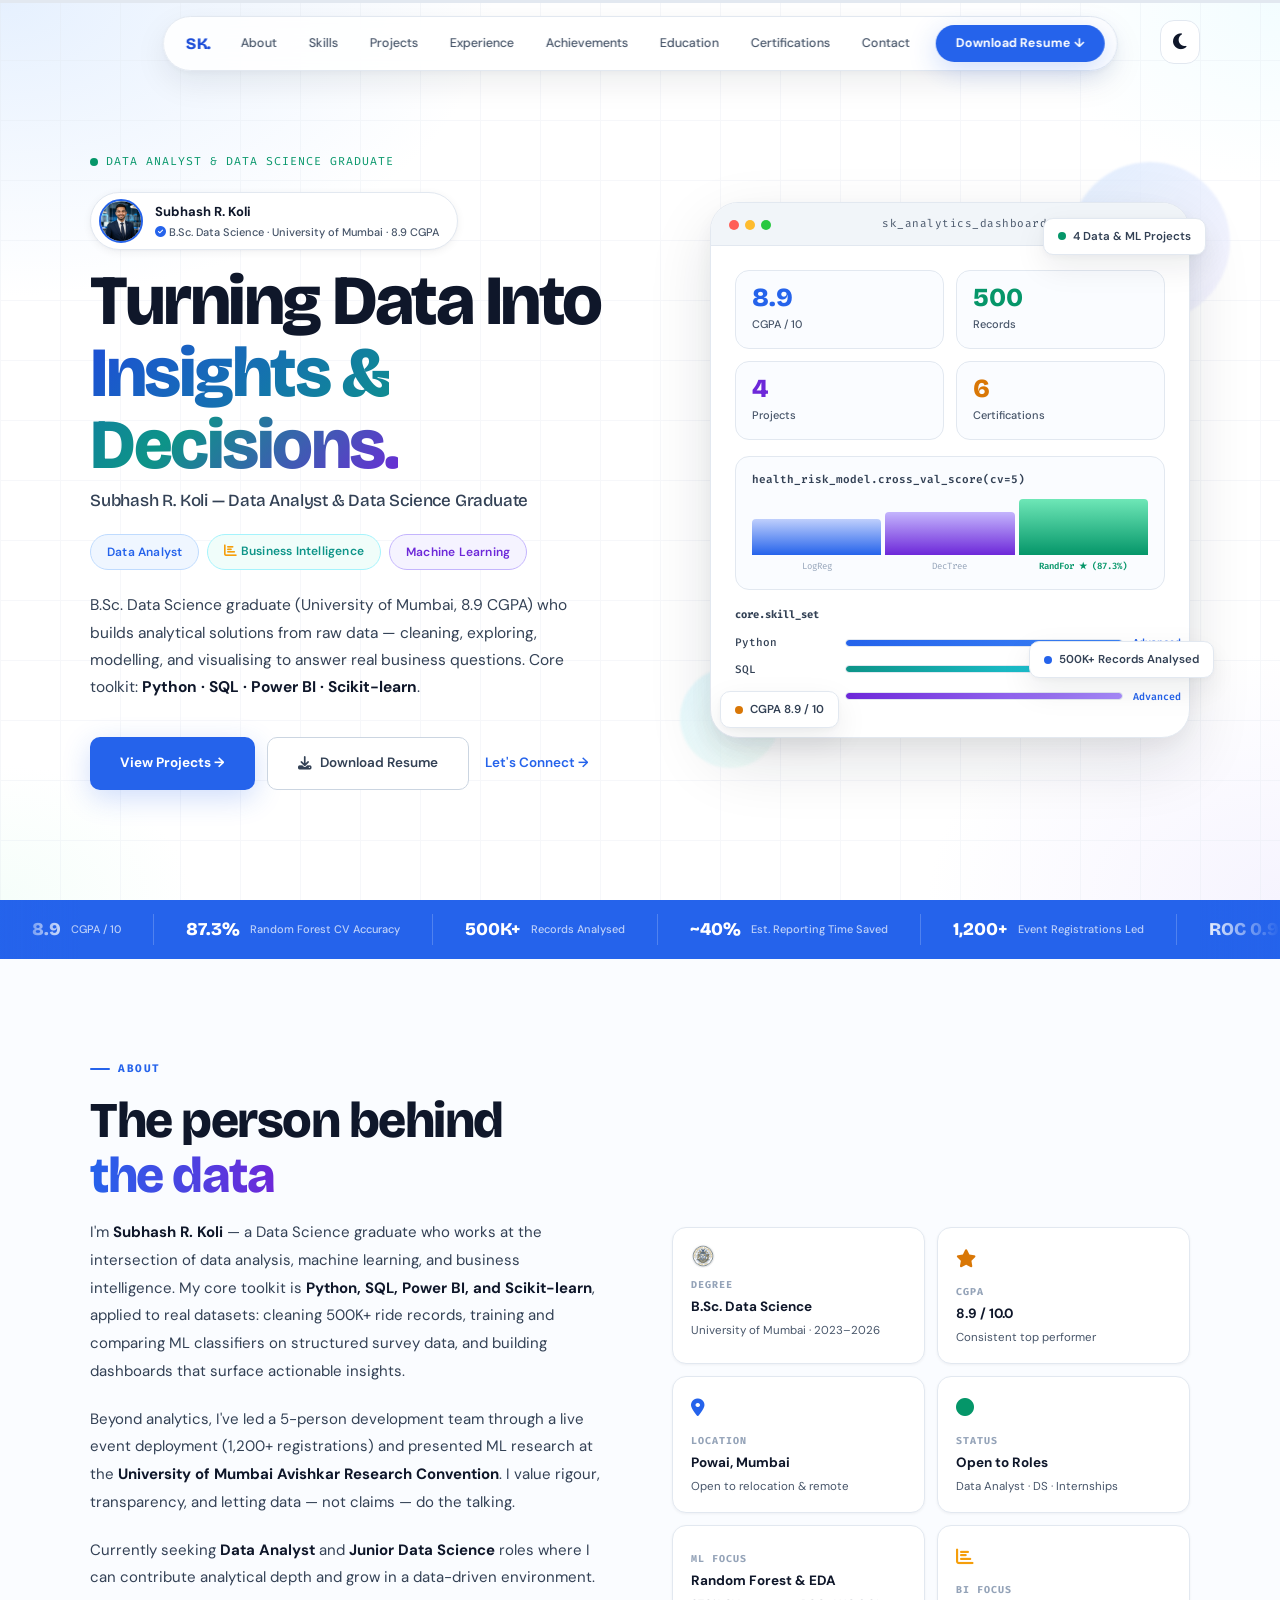
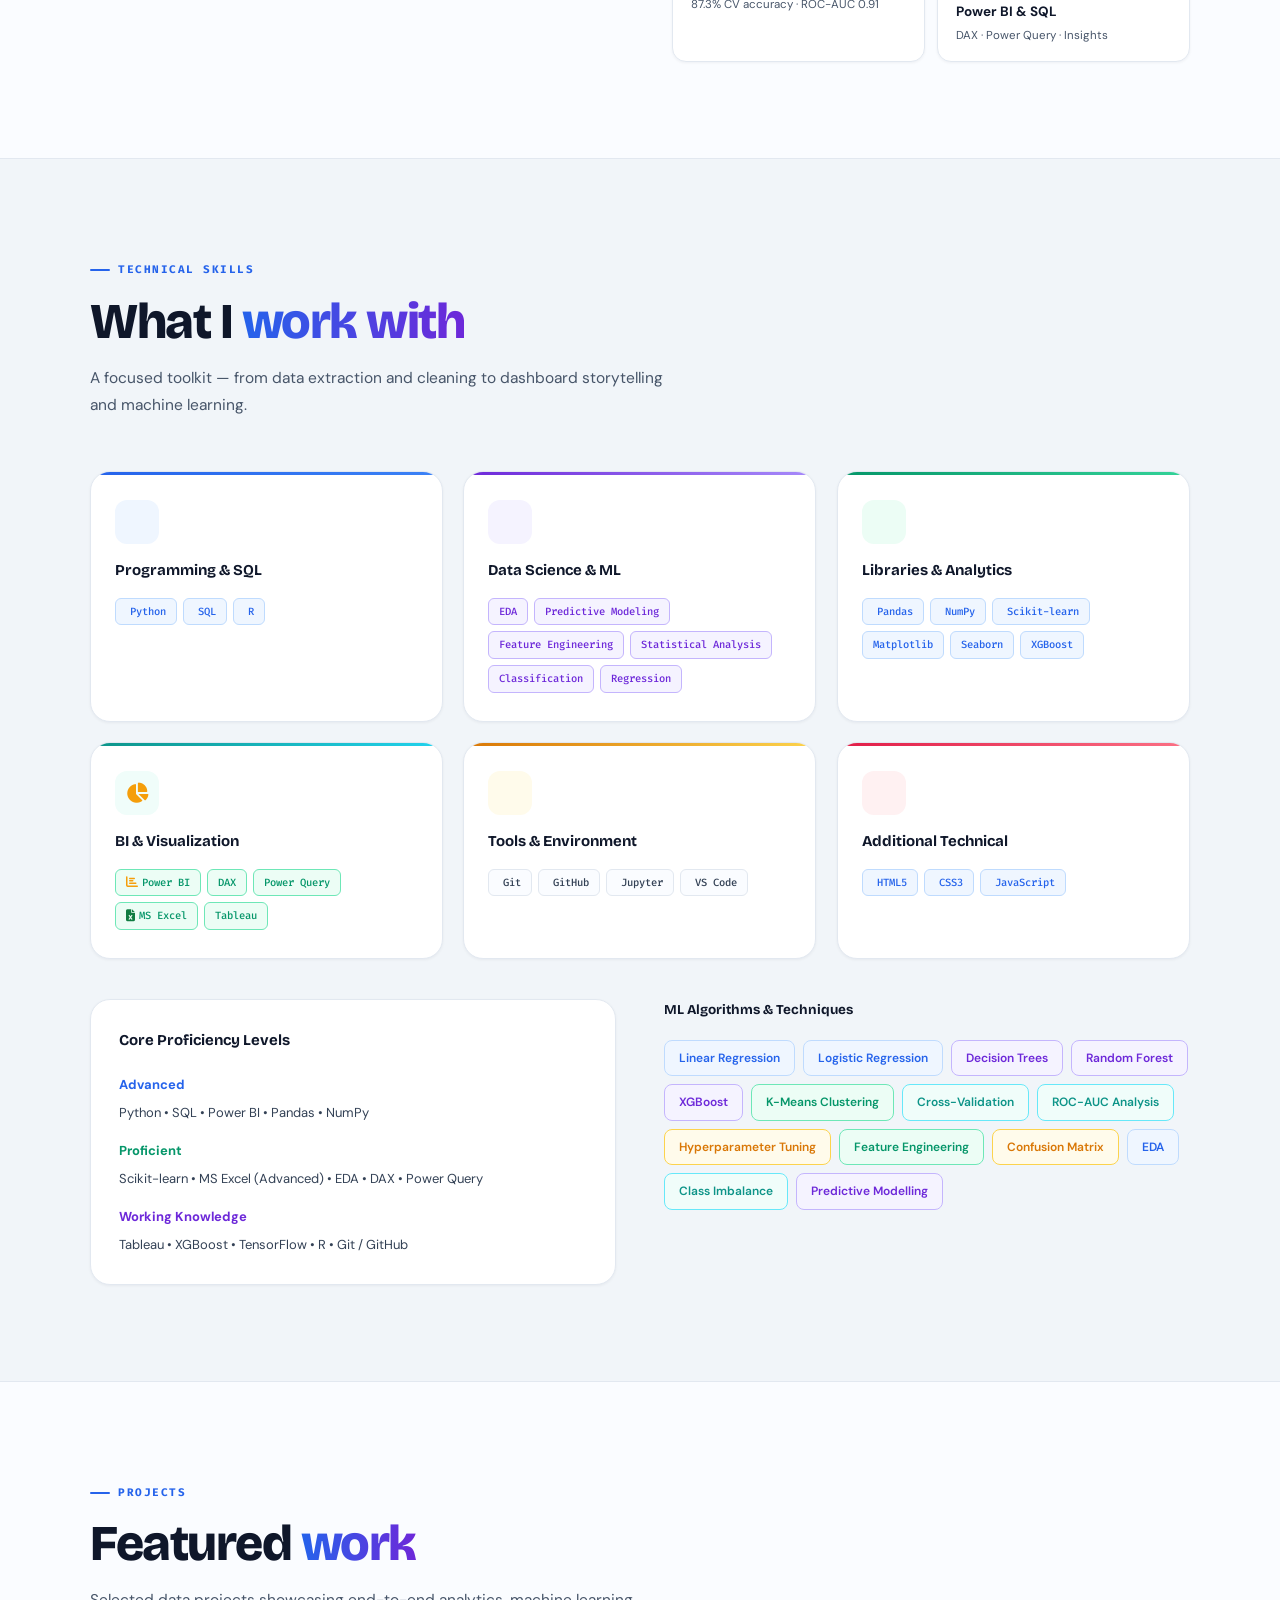
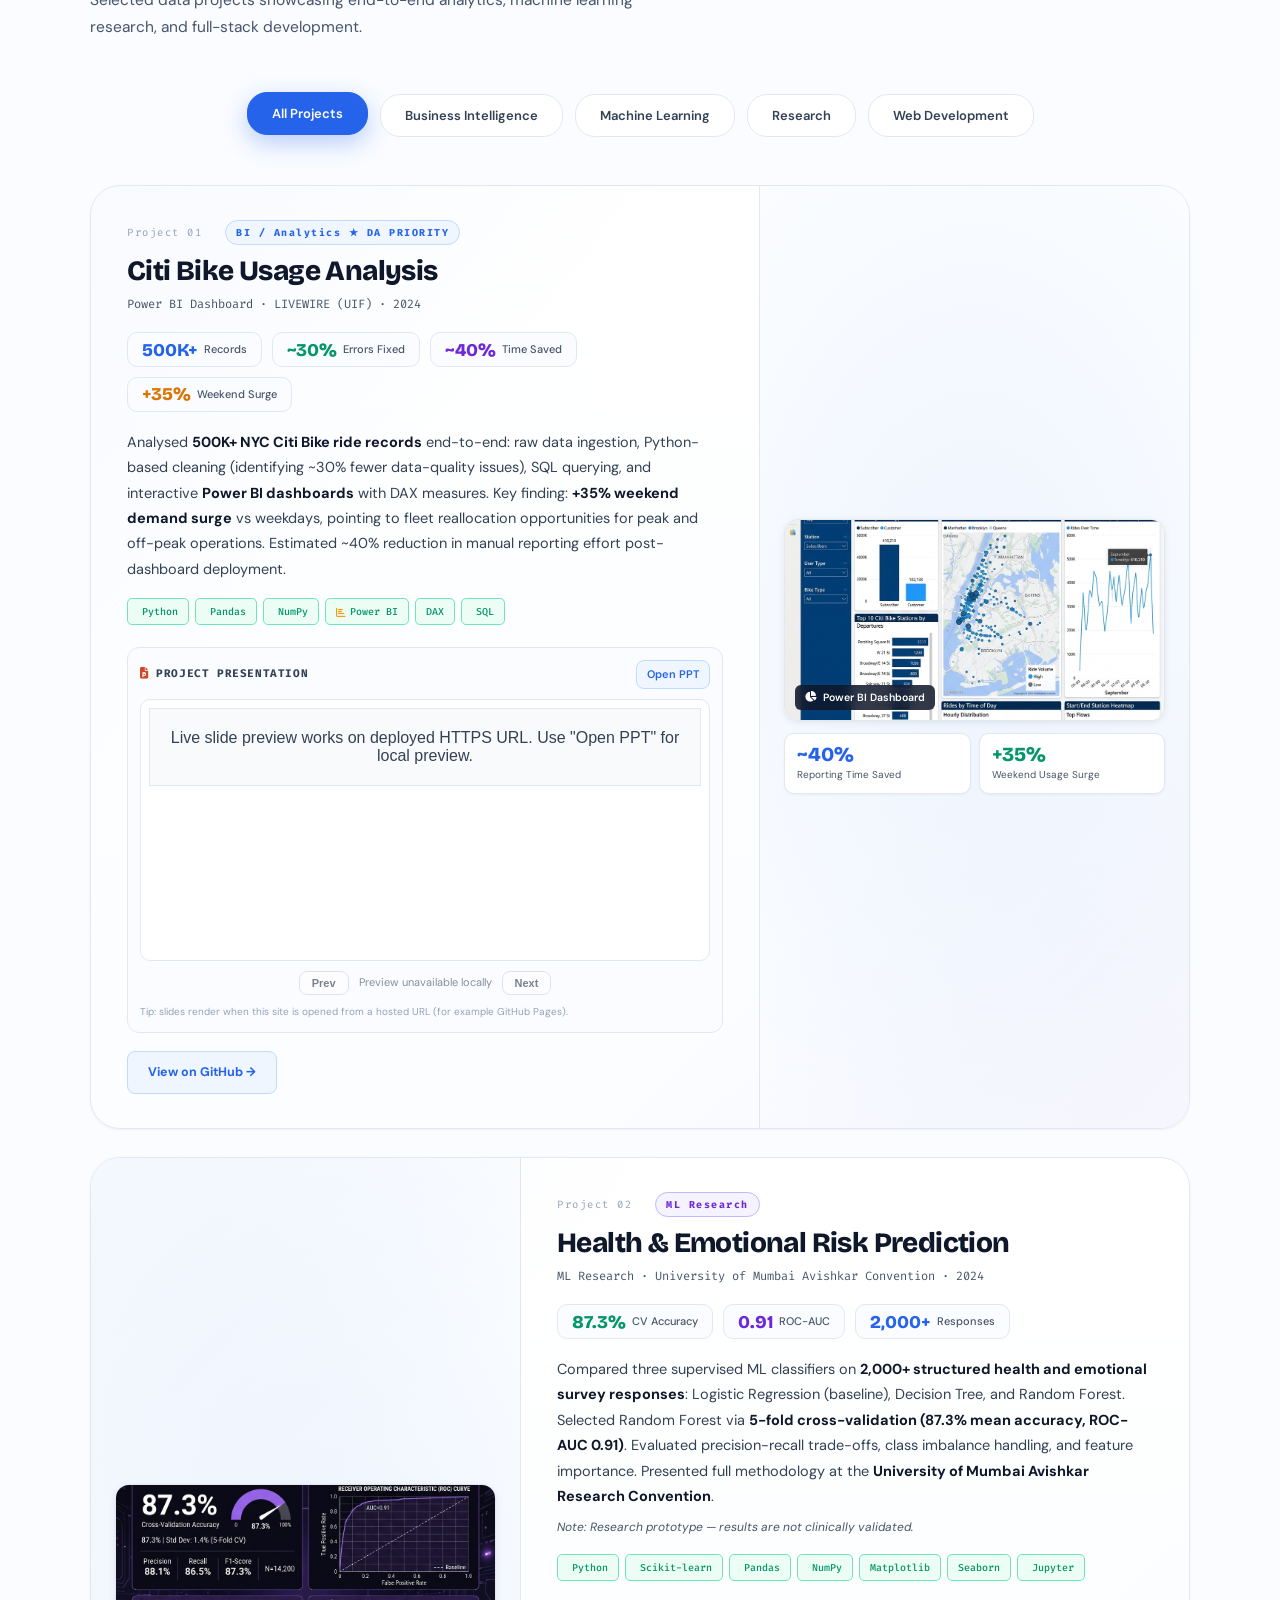
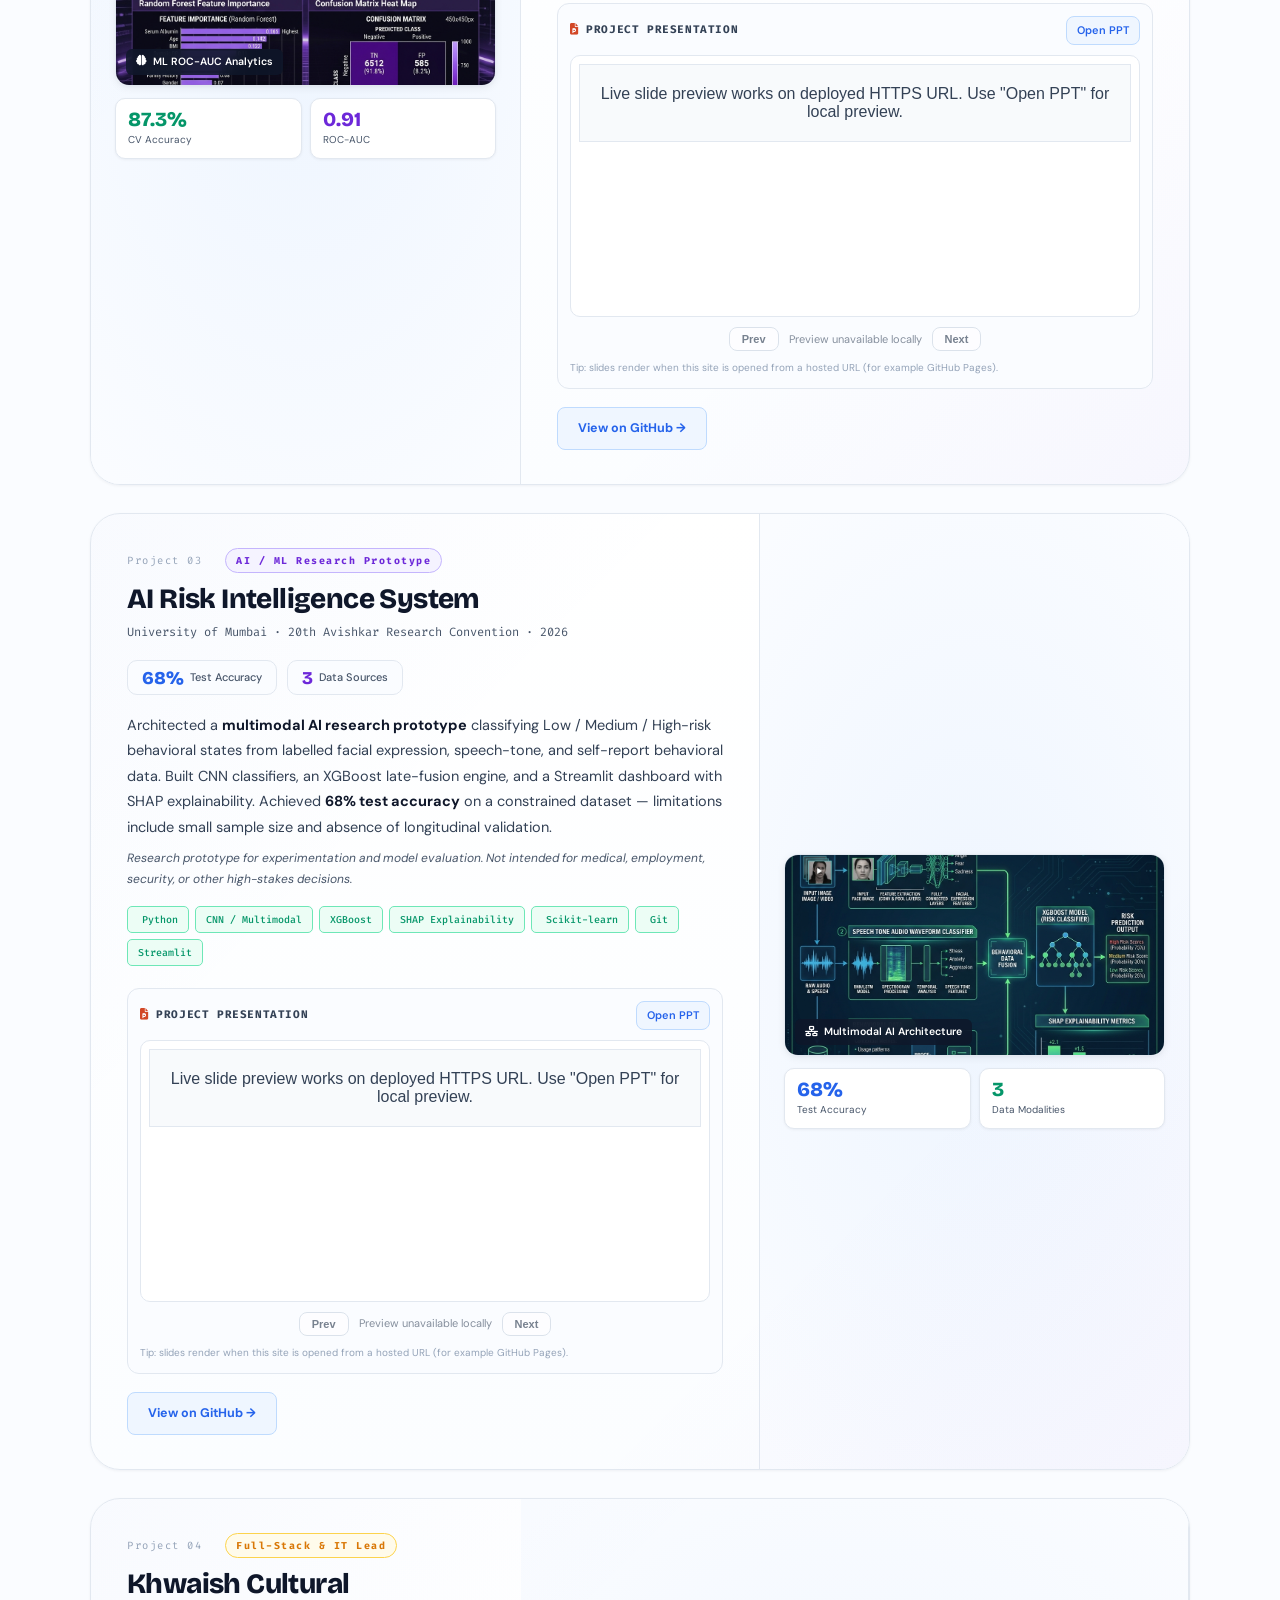
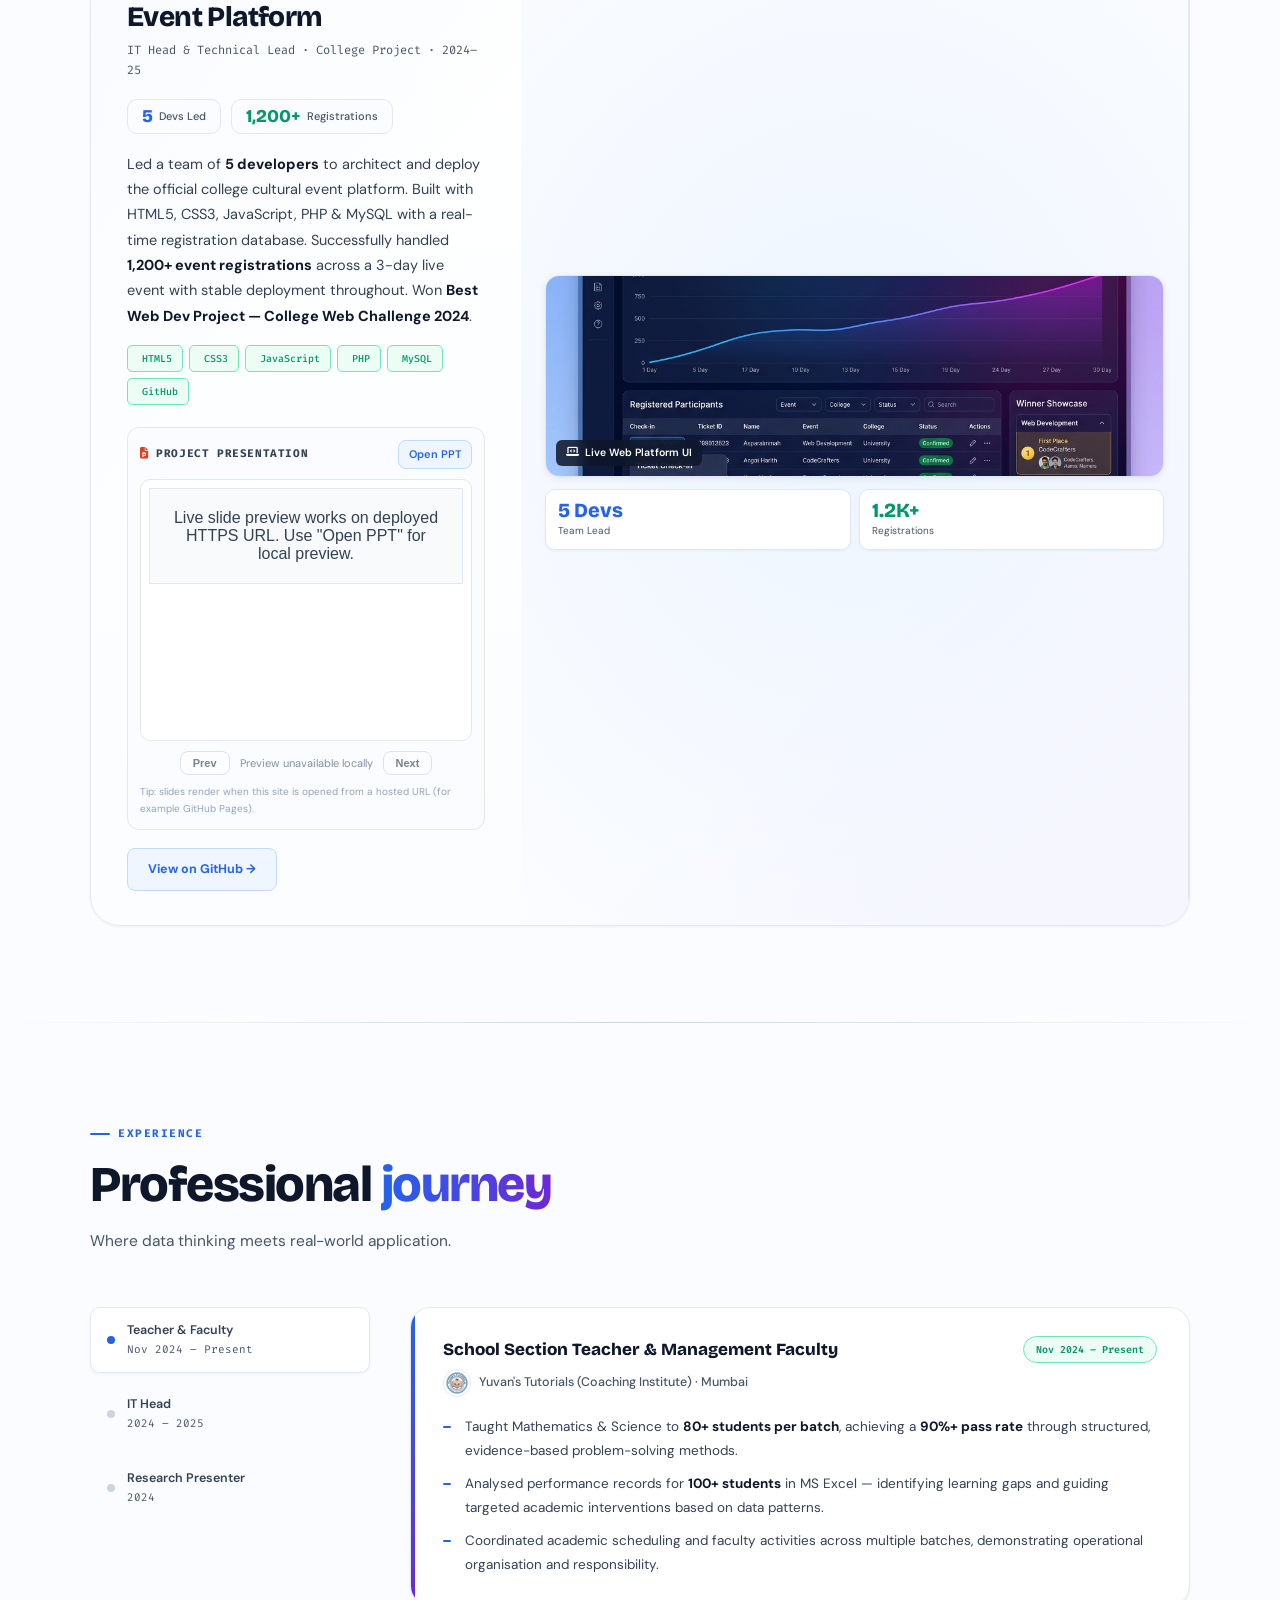
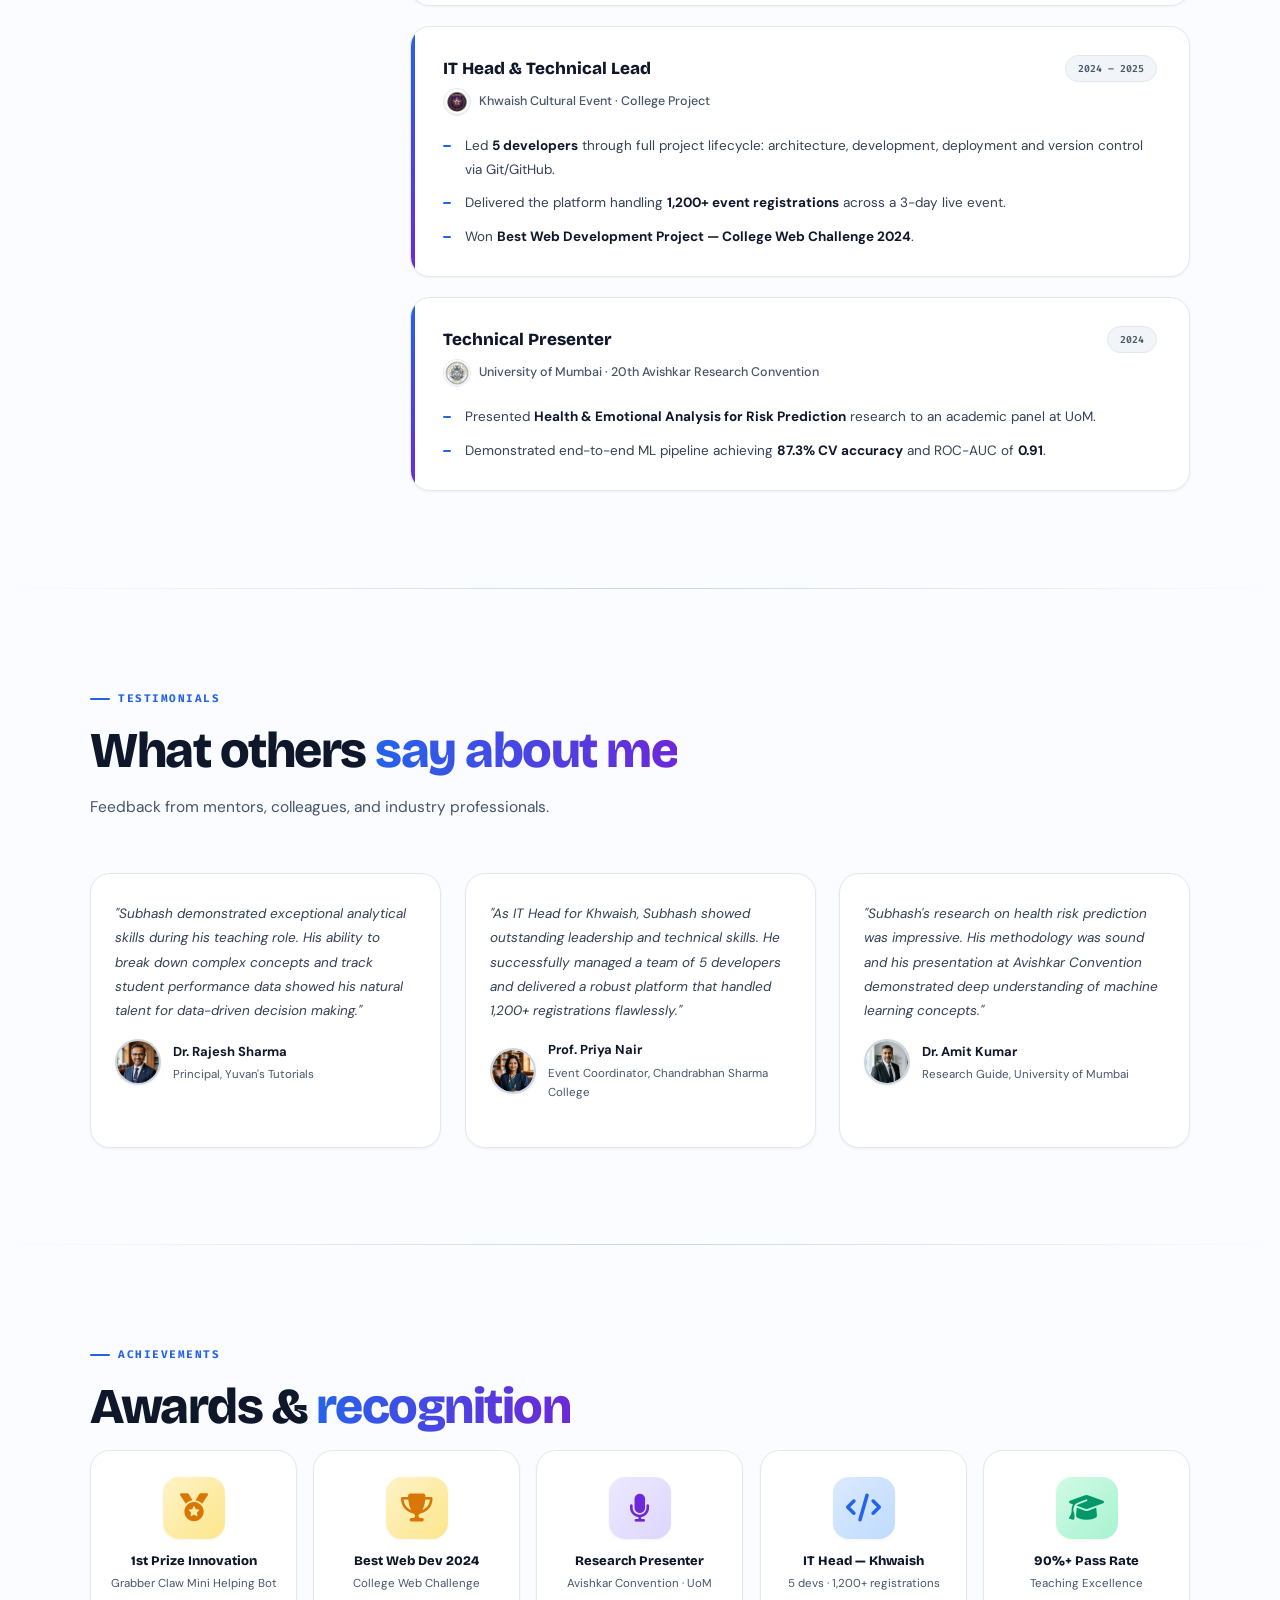
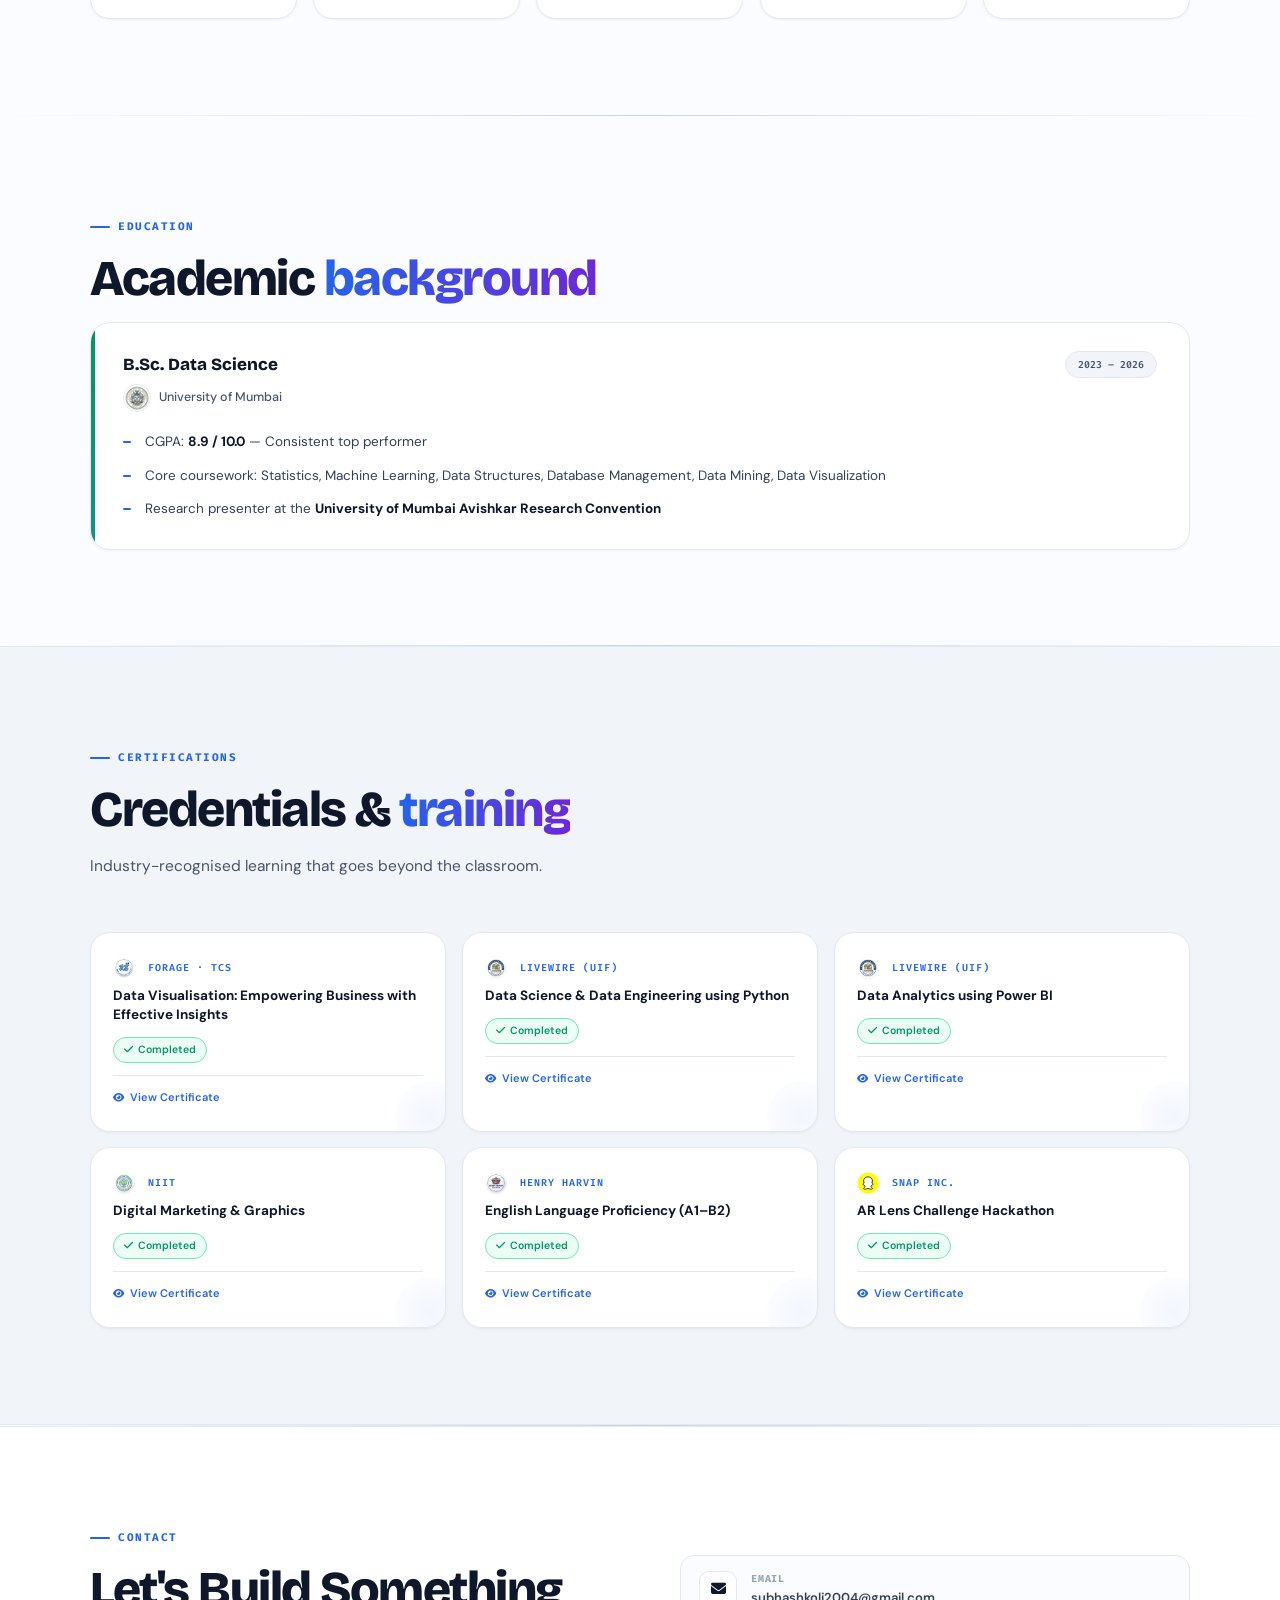
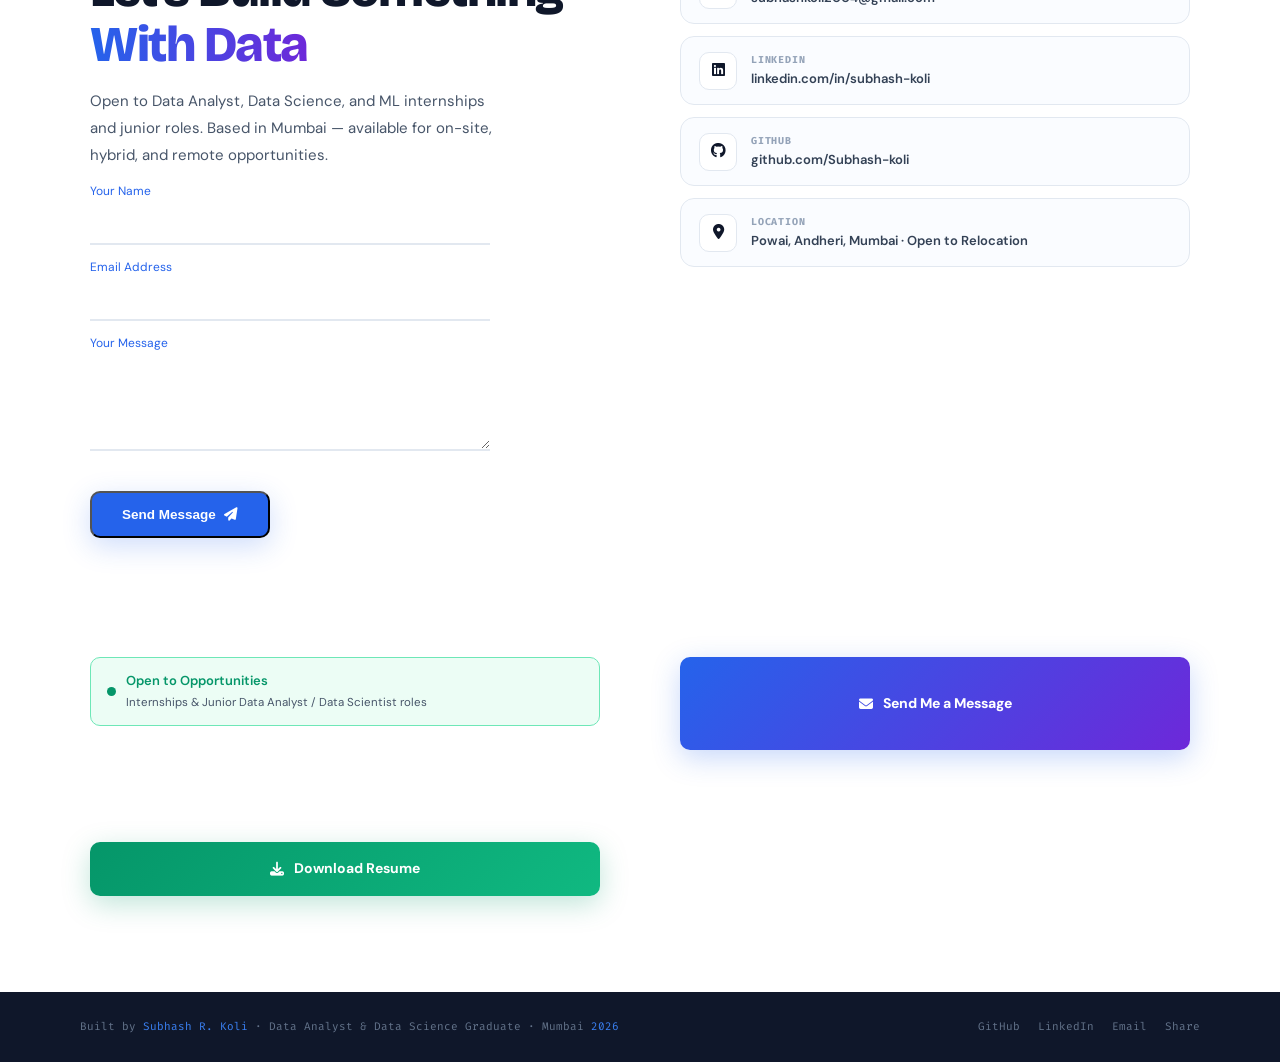
==== commit 6d4c1d1d: "feat(v2): hero tagline + name subtitle, rewritten About copy, evidence-first experience bullets, pro" ====
--- a/index.html
+++ b/index.html
@@ -123,17 +123,17 @@
                     <span class="hero-profile-title"><i class="fas fa-check-circle" style="color:var(--blue2);"></i> B.Sc. Data Science · University of Mumbai · 8.9 CGPA</span>
                 </div>
             </div>
-            <h1 class="hero-name">Subhash R.<br/><span class="grad">Koli</span></h1>
+            <h1 class="hero-name">Turning Data Into<br/><span class="grad">Insights &amp; Decisions.</span></h1>
+            <h2 class="hero-subname">Subhash R. Koli &mdash; Data Analyst &amp; Data Science Graduate</h2>
             <div class="hero-roles">
                 <span class="role-chip rc-blue"><i class="devicon-python-plain colored"></i> Data Analyst</span>
                 <span class="role-chip rc-teal"><i class="fas fa-chart-bar" style="color:#F59E0B;"></i> Business Intelligence</span>
                 <span class="role-chip rc-violet"><i class="devicon-scikitlearn-line colored"></i> Machine Learning</span>
             </div>
             <p class="hero-desc">
-                B.Sc. Data Science graduate (University of Mumbai, 8.9 CGPA) who turns raw data into measurable
-                business decisions and validated predictive models. Core toolkit:
-                <strong>Python · SQL · Power BI · Scikit-learn</strong> — applied across
-                <strong>500K+ real records, peer-reviewed ML research, and live production systems</strong>.
+                B.Sc. Data Science graduate (University of Mumbai, 8.9 CGPA) who builds analytical solutions
+                from raw data &mdash; cleaning, exploring, modelling, and visualising to answer real business questions.
+                Core toolkit: <strong>Python &middot; SQL &middot; Power BI &middot; Scikit-learn</strong>.
             </p>
             <div class="hero-btns">
                 <a href="#projects" class="btn-main">View Projects →</a>
@@ -243,16 +243,16 @@
     <h2 class="sec-title reveal">The person behind<br/><span class="hl">the data</span></h2>
     <div class="about-grid">
         <div class="reveal d1">
-            <p class="about-p">I'm <strong>Subhash R. Koli</strong>, a Data Science graduate with expertise in Python, SQL, Power BI, and machine learning. I specialize in exploratory data analysis (EDA), predictive modeling, feature engineering, and data visualization — converting raw datasets into clear strategic business decisions.</p>
-            <p class="about-p">I've demonstrated technical leadership as <strong>IT Head for a major event platform</strong> (leading 5 developers, 1,200+ registrations) and as a <strong>technical research presenter at the University of Mumbai Avishkar Convention</strong>. My focus is delivering rigorous data-driven solutions.</p>
-            <p class="about-p">Actively seeking entry-level <strong>Data Analyst</strong>, <strong>Junior Data Scientist</strong>, and <strong>Business Intelligence</strong> roles.</p>
+            <p class="about-p">I'm <strong>Subhash R. Koli</strong> — a Data Science graduate who works at the intersection of data analysis, machine learning, and business intelligence. My core toolkit is <strong>Python, SQL, Power BI, and Scikit-learn</strong>, applied to real datasets: cleaning 500K+ ride records, training and comparing ML classifiers on structured survey data, and building dashboards that surface actionable insights.</p>
+            <p class="about-p">Beyond analytics, I've led a 5-person development team through a live event deployment (1,200+ registrations) and presented ML research at the <strong>University of Mumbai Avishkar Research Convention</strong>. I value rigour, transparency, and letting data — not claims — do the talking.</p>
+            <p class="about-p">Currently seeking <strong>Data Analyst</strong> and <strong>Junior Data Science</strong> roles where I can contribute analytical depth and grow in a data-driven environment.</p>
         </div>
         <div class="about-info-grid reveal d2">
             <div class="ai-box"><div class="ai-icon"><img src="assets/images/mumbai_university_logo.png" alt="University of Mumbai" style="width:24px;height:24px;border-radius:50%;object-fit:cover;"></div><div class="ai-label">Degree</div><div class="ai-val">B.Sc. Data Science</div><div class="ai-sub">University of Mumbai · 2023–2026</div></div>
-            <div class="ai-box"><div class="ai-icon"><i class="devicon-python-plain colored" style="font-size:20px;"></i></div><div class="ai-label">CGPA</div><div class="ai-val">8.9 / 10.0</div><div class="ai-sub">Consistent top performer</div></div>
+            <div class="ai-box"><div class="ai-icon"><i class="fas fa-star" style="color:var(--amber);font-size:18px;"></i></div><div class="ai-label">CGPA</div><div class="ai-val">8.9 / 10.0</div><div class="ai-sub">Consistent top performer</div></div>
             <div class="ai-box"><div class="ai-icon"><i class="fas fa-map-marker-alt" style="color:var(--blue2);"></i></div><div class="ai-label">Location</div><div class="ai-val">Powai, Mumbai</div><div class="ai-sub">Open to relocation &amp; remote</div></div>
-            <div class="ai-box"><div class="ai-icon"><i class="fas fa-circle" style="color: var(--green);"></i></div><div class="ai-label">Status</div><div class="ai-val">Open to Roles</div><div class="ai-sub">Junior DA / DS &amp; Internships</div></div>
-            <div class="ai-box"><div class="ai-icon"><i class="devicon-scikitlearn-line colored" style="font-size:20px;"></i></div><div class="ai-label">ML Focus</div><div class="ai-val">Random Forest &amp; EDA</div><div class="ai-sub">Scikit-learn · 87.3% CV accuracy</div></div>
+            <div class="ai-box"><div class="ai-icon"><i class="fas fa-circle" style="color: var(--green);"></i></div><div class="ai-label">Status</div><div class="ai-val">Open to Roles</div><div class="ai-sub">Data Analyst · DS · Internships</div></div>
+            <div class="ai-box"><div class="ai-icon"><i class="devicon-scikitlearn-line colored" style="font-size:20px;"></i></div><div class="ai-label">ML Focus</div><div class="ai-val">Random Forest &amp; EDA</div><div class="ai-sub">87.3% CV accuracy · ROC-AUC 0.91</div></div>
             <div class="ai-box"><div class="ai-icon"><i class="fas fa-chart-bar" style="color:#F59E0B;font-size:18px;"></i></div><div class="ai-label">BI Focus</div><div class="ai-val">Power BI &amp; SQL</div><div class="ai-sub">DAX · Power Query · Insights</div></div>
         </div>
     </div>
@@ -342,7 +342,7 @@
                     <div class="pj-metric"><span class="pj-m-val v">~40%</span><span class="pj-m-label">Time Saved</span></div>
                     <div class="pj-metric"><span class="pj-m-val a">+35%</span><span class="pj-m-label">Weekend Surge</span></div>
                 </div>
-                <p class="pj-desc">Analysed <strong>500K+ NYC bike-share ride records</strong> to surface urban mobility trends. Performed end-to-end data cleaning with Python (identifying ~30% fewer data-quality issues), then built interactive <strong>Power BI dashboards</strong> with DAX measures — reducing estimated manual reporting effort by <strong>~40%</strong>. Discovered a <strong>+35% weekend demand surge</strong>, suggesting fleet reallocation opportunities for peak-hour and off-peak operational planning.</p>
+                <p class="pj-desc">Analysed <strong>500K+ NYC Citi Bike ride records</strong> end-to-end: raw data ingestion, Python-based cleaning (identifying ~30% fewer data-quality issues), SQL querying, and interactive <strong>Power BI dashboards</strong> with DAX measures. Key finding: <strong>+35% weekend demand surge</strong> vs weekdays, pointing to fleet reallocation opportunities for peak and off-peak operations. Estimated ~40% reduction in manual reporting effort post-dashboard deployment.</p>
                 <div class="pj-tech"><span class="pj-tag"><i class="devicon-python-plain colored"></i> Python</span><span class="pj-tag"><i class="devicon-pandas-plain colored"></i> Pandas</span><span class="pj-tag"><i class="devicon-numpy-original colored"></i> NumPy</span><span class="pj-tag"><i class="fas fa-chart-bar" style="color:#F59E0B;"></i> Power BI</span><span class="pj-tag">DAX</span><span class="pj-tag"><i class="devicon-mysql-plain colored"></i> SQL</span></div>
                 <div class="project-ppt" data-ppt-file="assets/ppt/citi bikes.pptx">
                     <div class="ppt-head">
@@ -400,7 +400,8 @@
                     <div class="pj-metric"><span class="pj-m-val v">0.91</span><span class="pj-m-label">ROC-AUC</span></div>
                     <div class="pj-metric"><span class="pj-m-val b">2,000+</span><span class="pj-m-label">Responses</span></div>
                 </div>
-                <p class="pj-desc">Built an <strong>ML-based health risk prediction system</strong> on 2,000+ survey responses. Compared Logistic Regression (baseline), Decision Trees, and Random Forest — Random Forest selected via <strong>5-fold CV (87.3% accuracy, 0.91 ROC-AUC)</strong>. Analysed precision-recall trade-offs, class imbalance handling, and feature importance. Presented end-to-end methodology at the <strong>University of Mumbai Avishkar Research Convention</strong>.</p>
+                <p class="pj-desc">Compared three supervised ML classifiers on <strong>2,000+ structured health and emotional survey responses</strong>: Logistic Regression (baseline), Decision Tree, and Random Forest. Selected Random Forest via <strong>5-fold cross-validation (87.3% mean accuracy, ROC-AUC 0.91)</strong>. Evaluated precision-recall trade-offs, class imbalance handling, and feature importance. Presented full methodology at the <strong>University of Mumbai Avishkar Research Convention</strong>.
+                <br><em style="font-size:12px;color:var(--muted);display:block;margin-top:8px;">Note: Research prototype — results are not clinically validated.</em></p>
                 <div class="pj-tech"><span class="pj-tag"><i class="devicon-python-plain colored"></i> Python</span><span class="pj-tag"><i class="devicon-scikitlearn-line colored"></i> Scikit-learn</span><span class="pj-tag"><i class="devicon-pandas-plain colored"></i> Pandas</span><span class="pj-tag"><i class="devicon-numpy-original colored"></i> NumPy</span><span class="pj-tag">Matplotlib</span><span class="pj-tag">Seaborn</span><span class="pj-tag"><i class="devicon-jupyter-plain colored"></i> Jupyter</span></div>
                 <div class="project-ppt" data-ppt-file="assets/ppt/Health_Emotional_Risk_Prediction.pptx">
                     <div class="ppt-head">
@@ -431,7 +432,8 @@
                     <div class="pj-metric"><span class="pj-m-val b">68%</span><span class="pj-m-label">Test Accuracy</span></div>
                     <div class="pj-metric"><span class="pj-m-val v">3</span><span class="pj-m-label">Data Sources</span></div>
                 </div>
-                <p class="pj-desc">Architected a <strong>multimodal AI research prototype</strong> classifying Low / Medium / High-risk behavioral states from labelled facial expression, speech-tone, and self-report behavioral data. Built CNN classifiers, an XGBoost late-fusion engine, and a Streamlit dashboard with SHAP explainability. <em>Academic research prototype — not a clinical or production decision system.</em></p>
+                <p class="pj-desc">Architected a <strong>multimodal AI research prototype</strong> classifying Low / Medium / High-risk behavioral states from labelled facial expression, speech-tone, and self-report behavioral data. Built CNN classifiers, an XGBoost late-fusion engine, and a Streamlit dashboard with SHAP explainability. Achieved <strong>68% test accuracy</strong> on a constrained dataset — limitations include small sample size and absence of longitudinal validation.
+                <br><em style="font-size:12px;color:var(--muted);display:block;margin-top:8px;">Research prototype for experimentation and model evaluation. Not intended for medical, employment, security, or other high-stakes decisions.</em></p>
                 <div class="pj-tech"><span class="pj-tag"><i class="devicon-python-plain colored"></i> Python</span><span class="pj-tag">CNN / Multimodal</span><span class="pj-tag">XGBoost</span><span class="pj-tag">SHAP Explainability</span><span class="pj-tag"><i class="devicon-scikitlearn-line colored"></i> Scikit-learn</span><span class="pj-tag"><i class="devicon-git-plain colored"></i> Git</span><span class="pj-tag">Streamlit</span></div>
                 <div class="project-ppt" data-ppt-file="assets/ppt/Welifywork.pptx">
                     <div class="ppt-head">
@@ -530,9 +532,9 @@
                 <div class="ec-head"><div class="ec-title">School Section Teacher & Management Faculty</div><div class="ec-badge now">Nov 2024 – Present</div></div>
                 <div class="ec-org"><img src="assets/images/yuvans_tutorials_logo.png" alt="Yuvan's Tutorials" class="org-logo-img"> Yuvan's Tutorials (Coaching Institute) · Mumbai</div>
                 <ul class="ec-list">
-                    <li>Taught Mathematics & Science to <strong>80+ students per batch</strong>, achieving a <strong>90%+ pass rate</strong> through structured problem-solving frameworks.</li>
-                    <li>Maintained and analysed performance tracking spreadsheets for <strong>100+ students</strong> in MS Excel — enabling data-driven identification of learning gaps and targeted interventions.</li>
-                    <li>Coordinated academic schedules and faculty activities, demonstrating operational organization and leadership.</li>
+                    <li>Taught Mathematics &amp; Science to <strong>80+ students per batch</strong>, achieving a <strong>90%+ pass rate</strong> through structured, evidence-based problem-solving methods.</li>
+                    <li>Analysed performance records for <strong>100+ students</strong> in MS Excel — identifying learning gaps and guiding targeted academic interventions based on data patterns.</li>
+                    <li>Coordinated academic scheduling and faculty activities across multiple batches, demonstrating operational organisation and responsibility.</li>
                 </ul>
             </div>
             <div class="exp-card reveal d2">
--- a/styles.css
+++ b/styles.css
@@ -413,6 +413,15 @@
 .hero-name .grad{
   background:linear-gradient(135deg, var(--blue) 0%, var(--teal) 60%, var(--violet) 100%);
   -webkit-background-clip:text;-webkit-text-fill-color:transparent;background-clip:text;
+}
+.hero-subname {
+  font-family: var(--font-display);
+  font-size: clamp(14px, 1.4vw, 17px);
+  font-weight: 500;
+  color: var(--text2);
+  letter-spacing: -0.2px;
+  margin-bottom: 4px;
+  margin-top: -8px;
 }
 .hero-roles{
   display:flex;gap:8px;flex-wrap:wrap;margin:18px 0 22px;
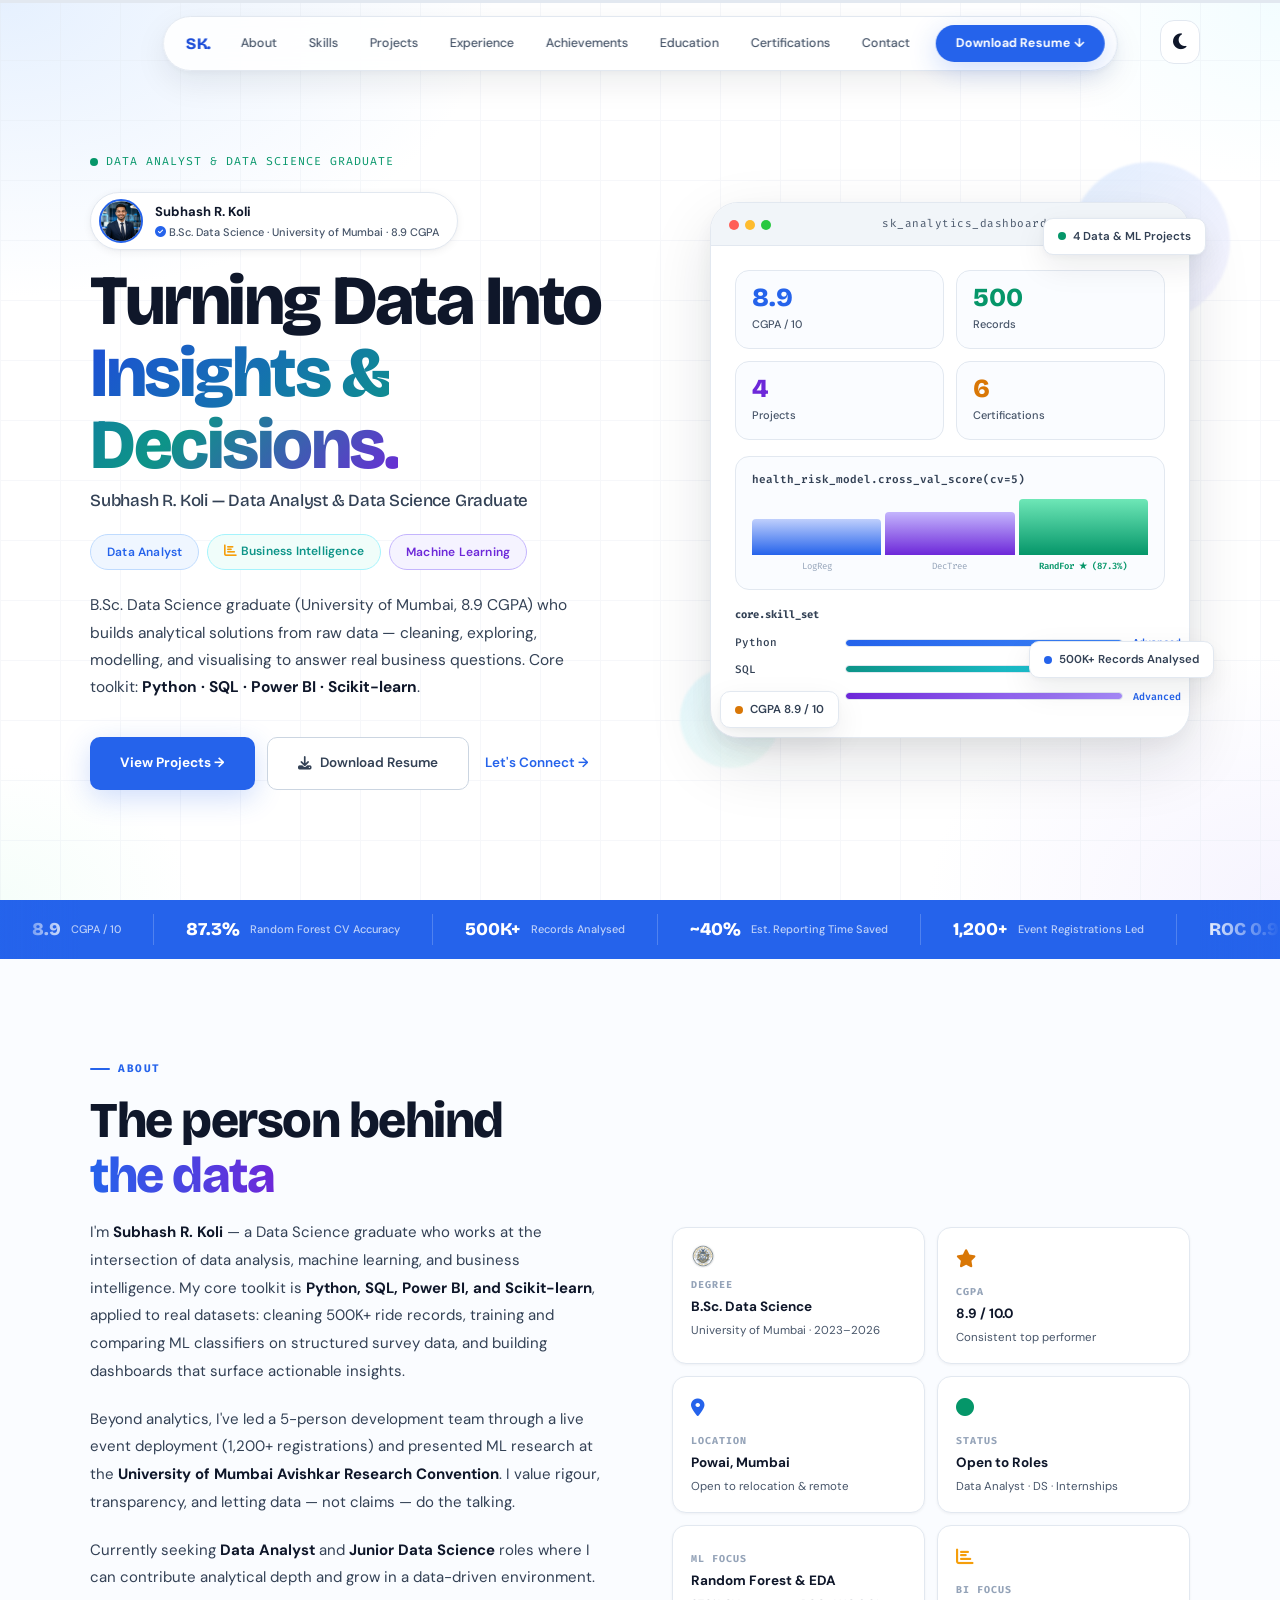
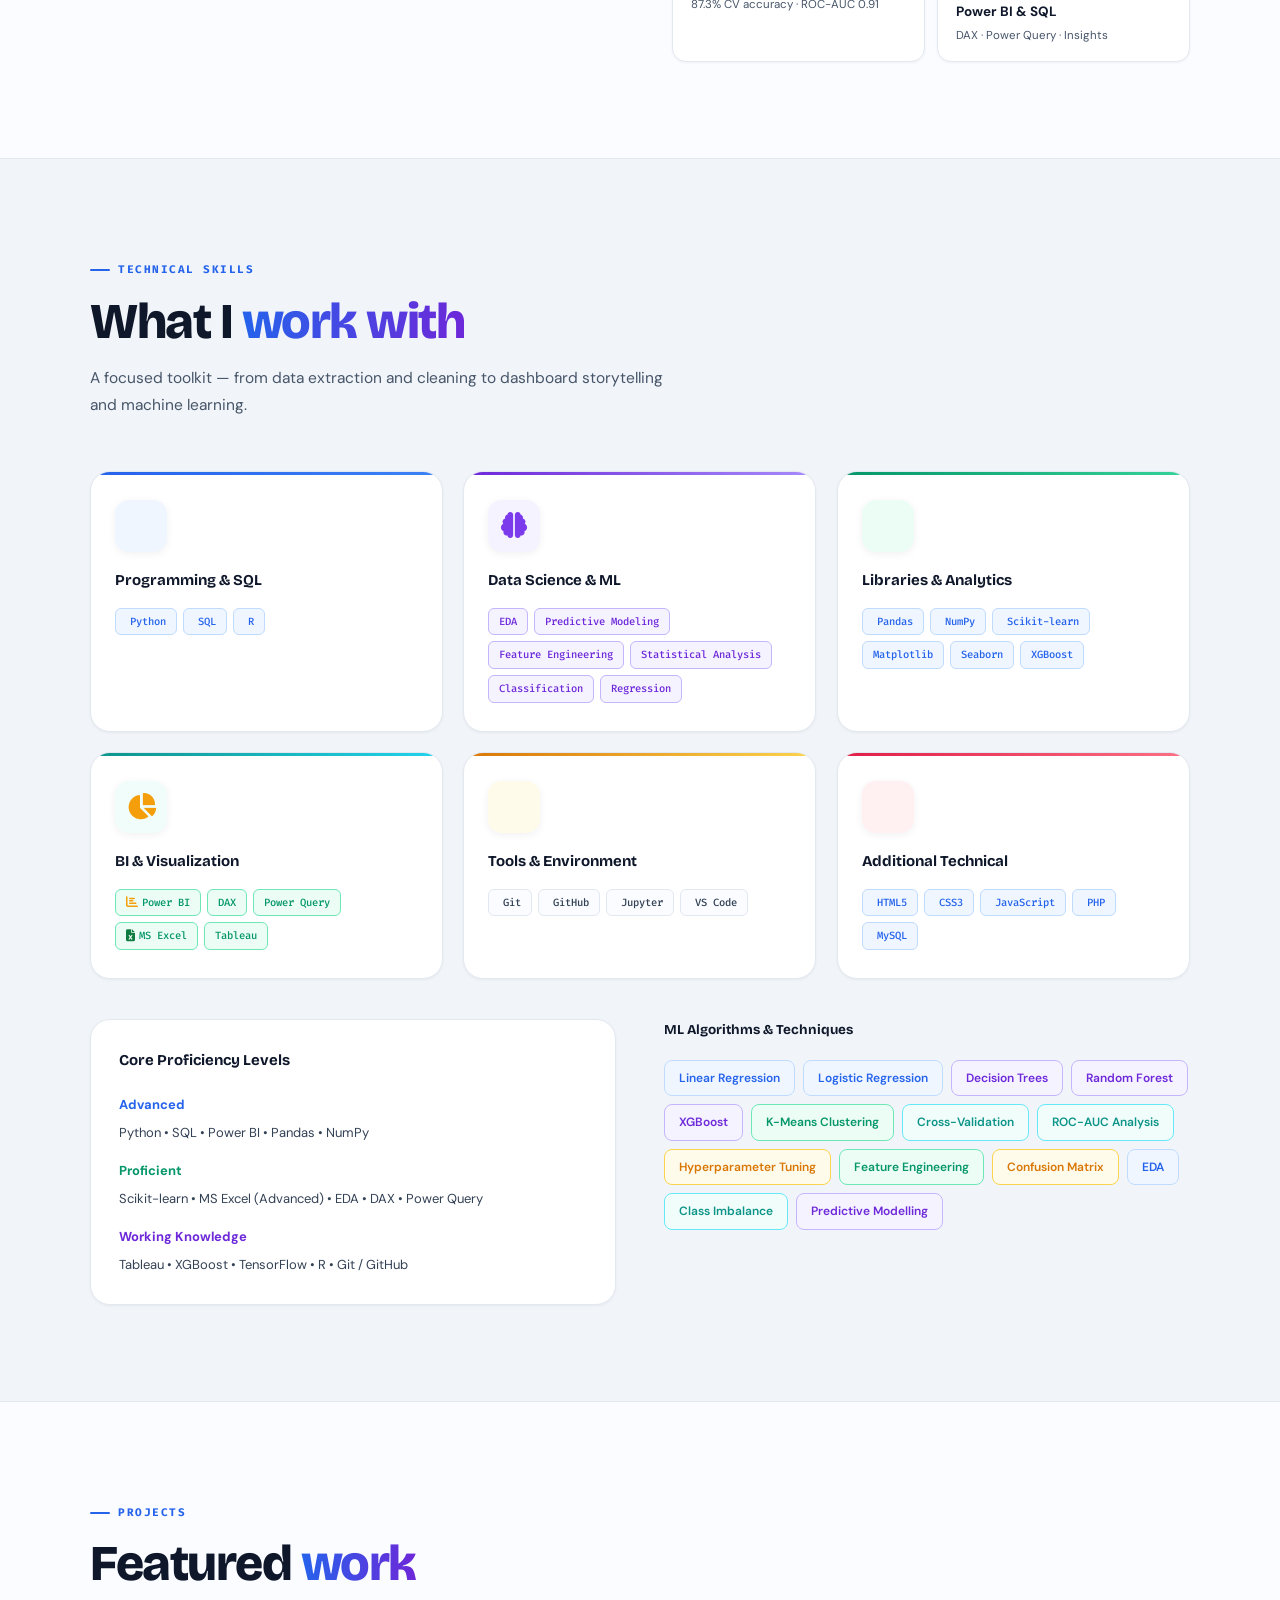
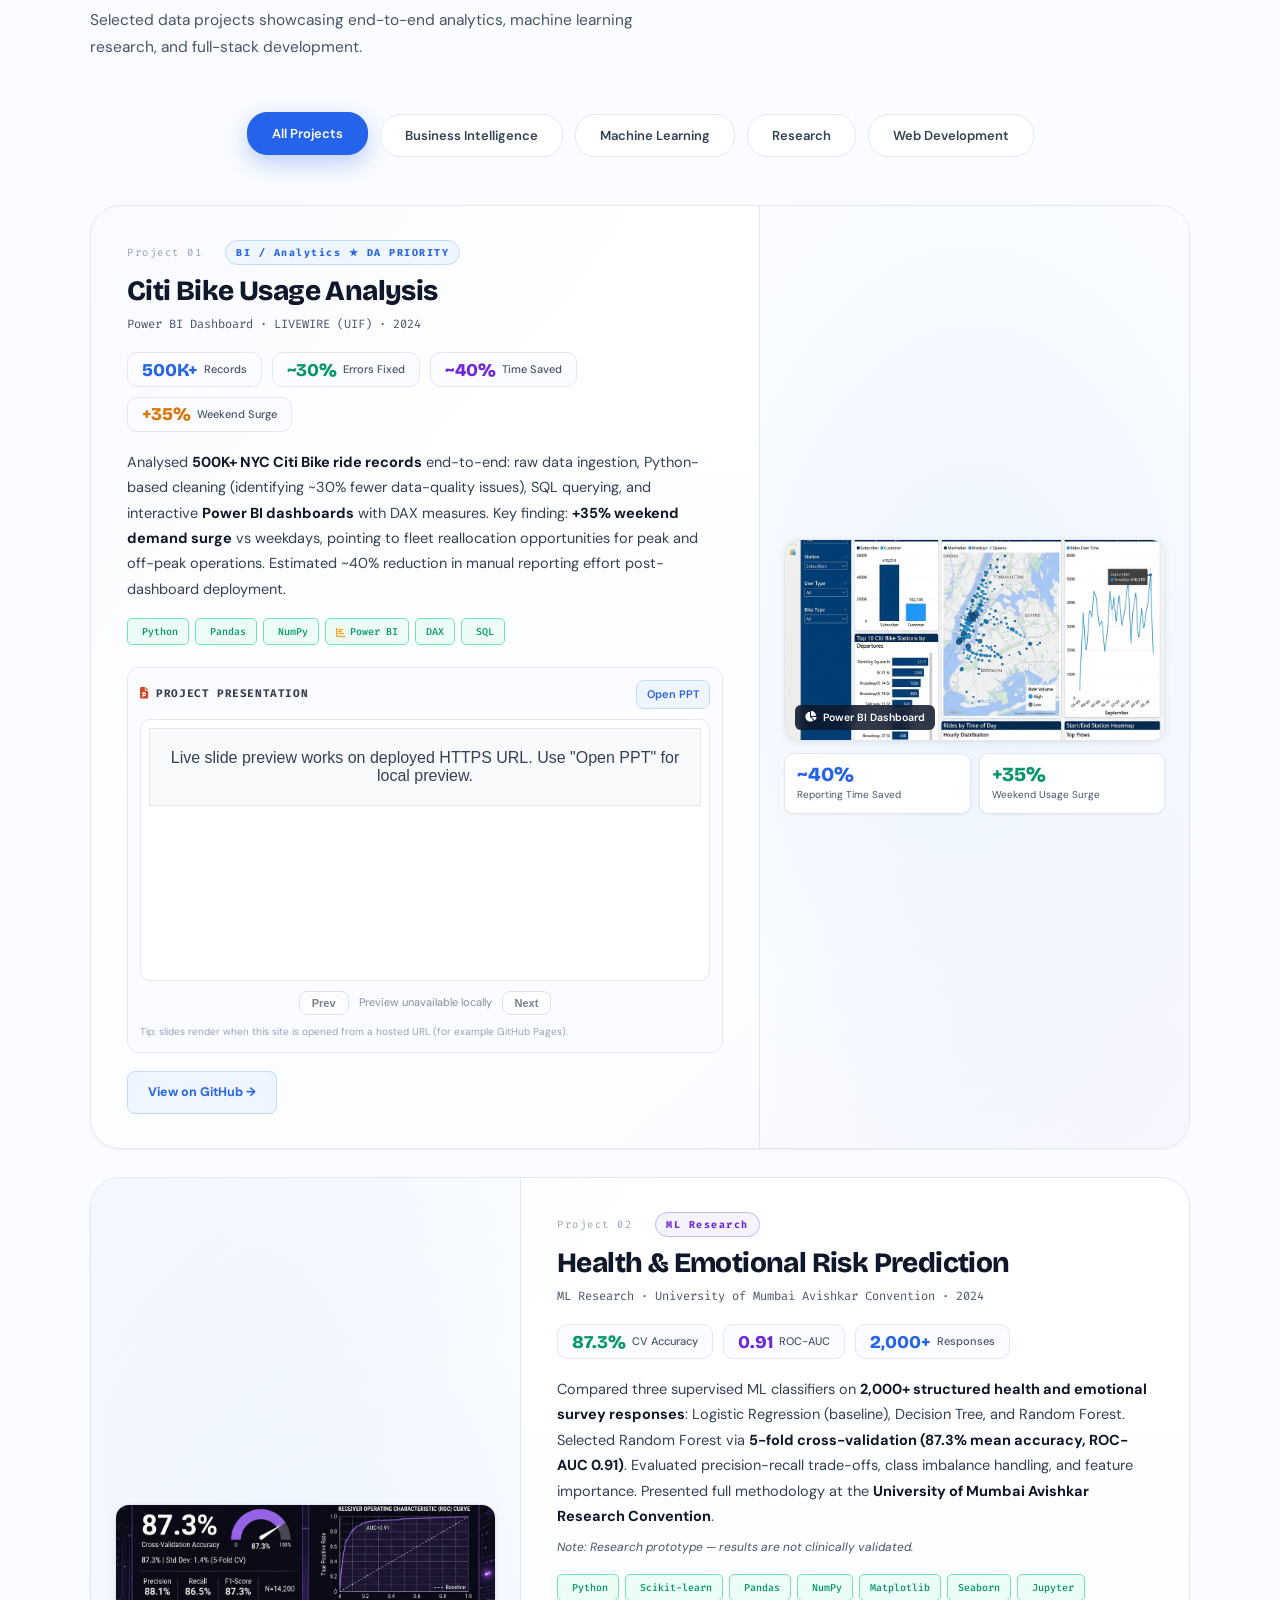
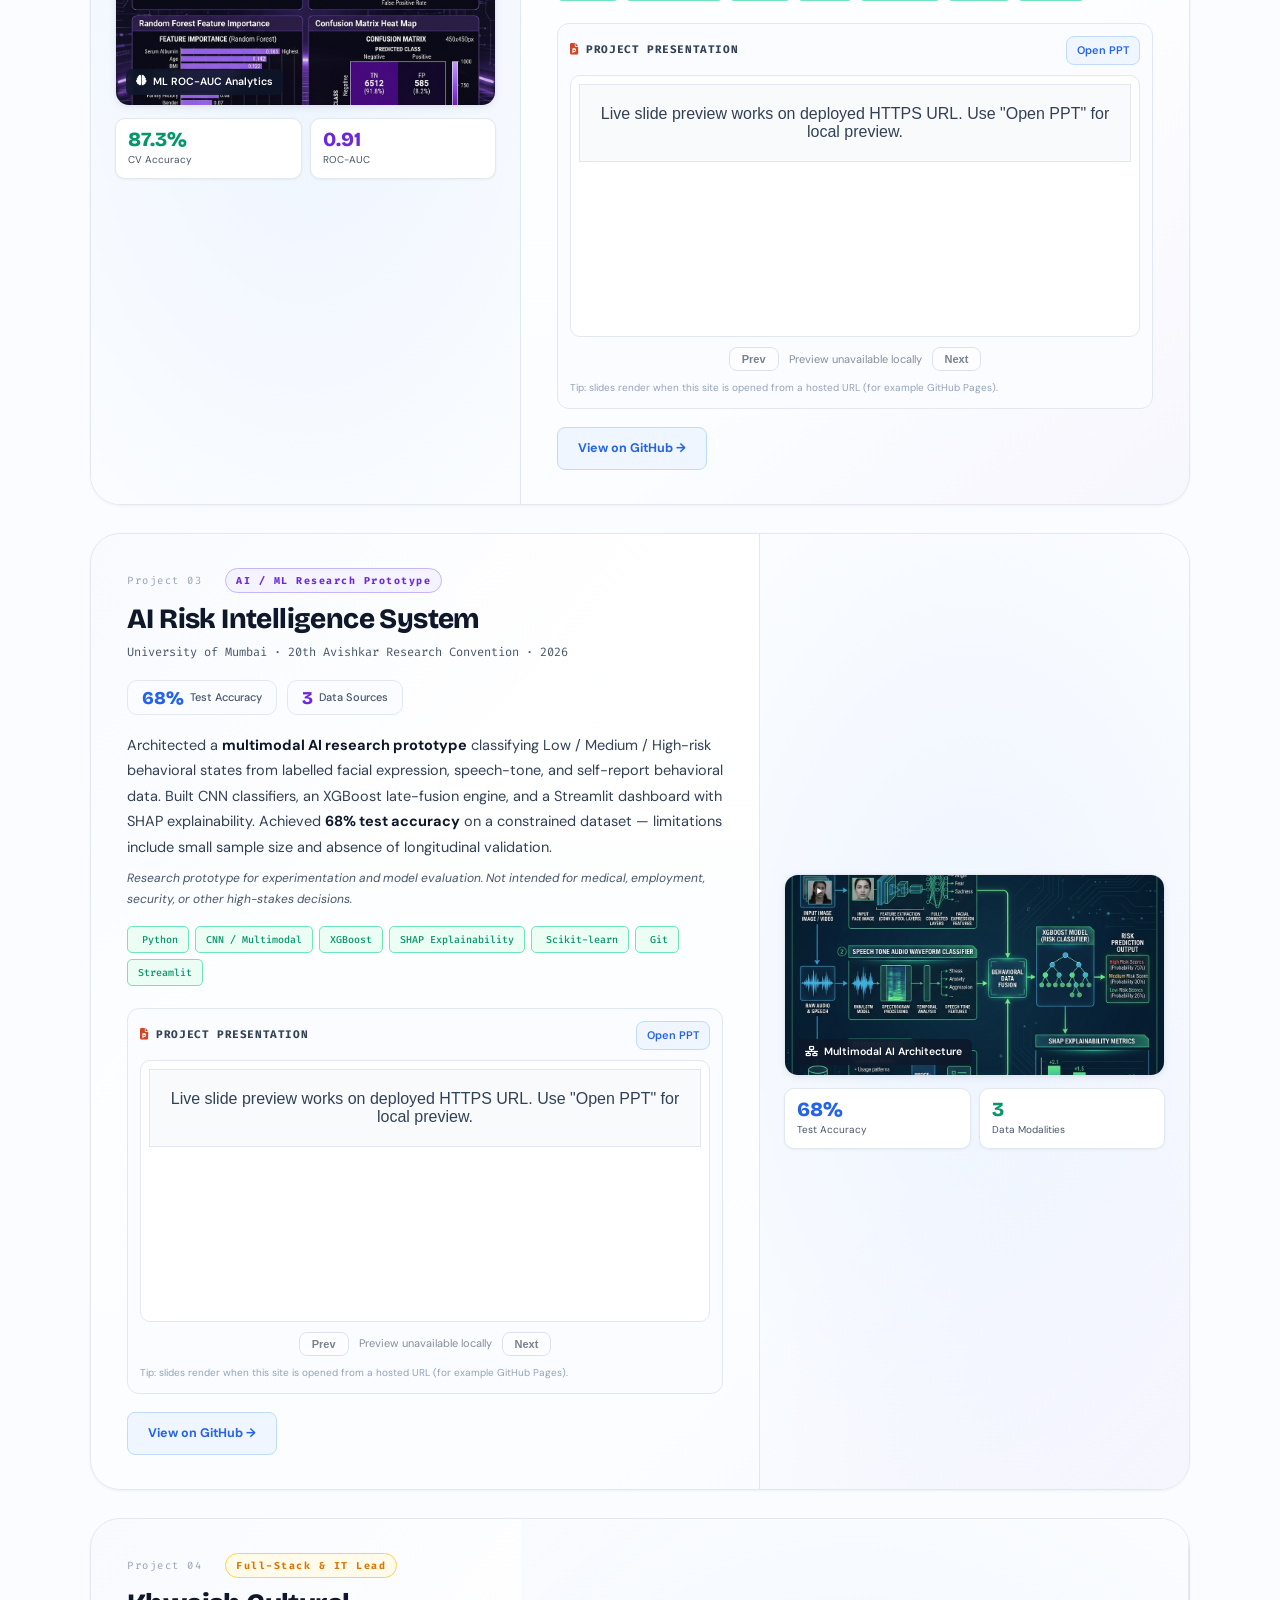
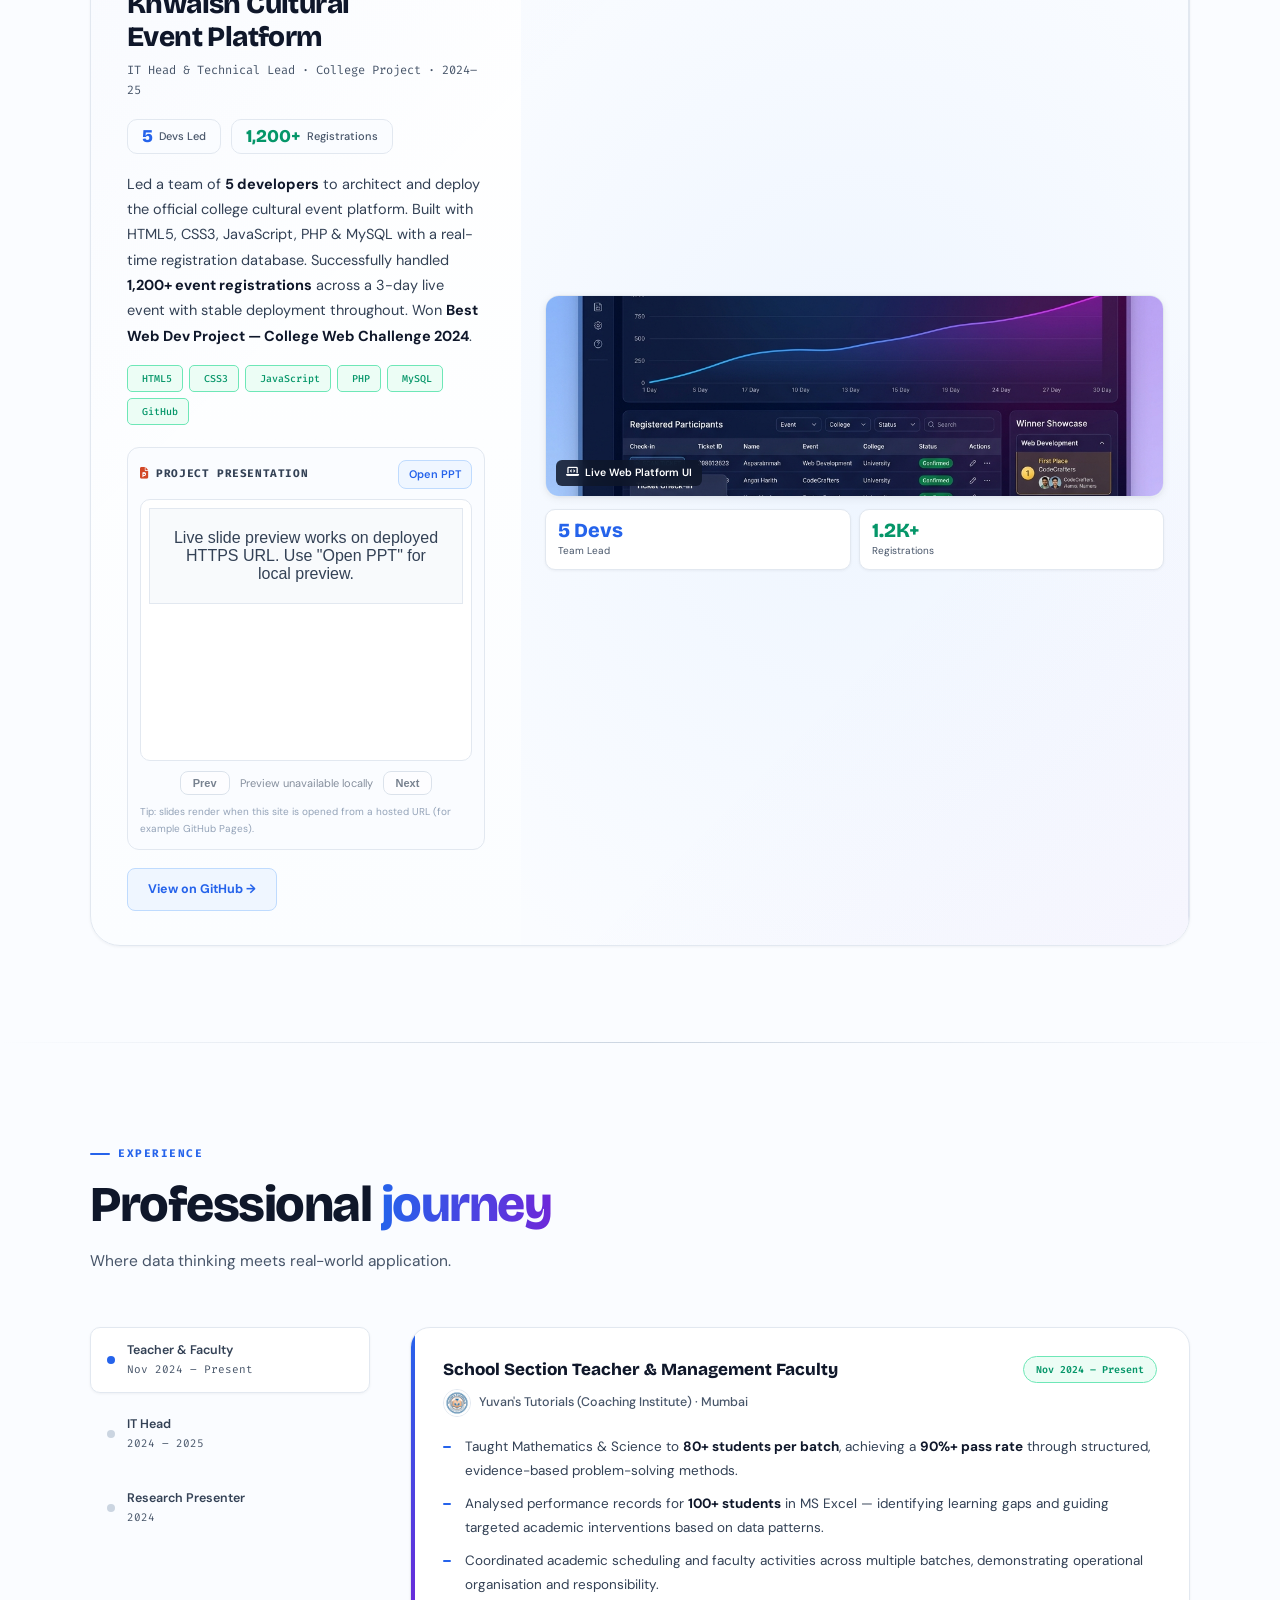
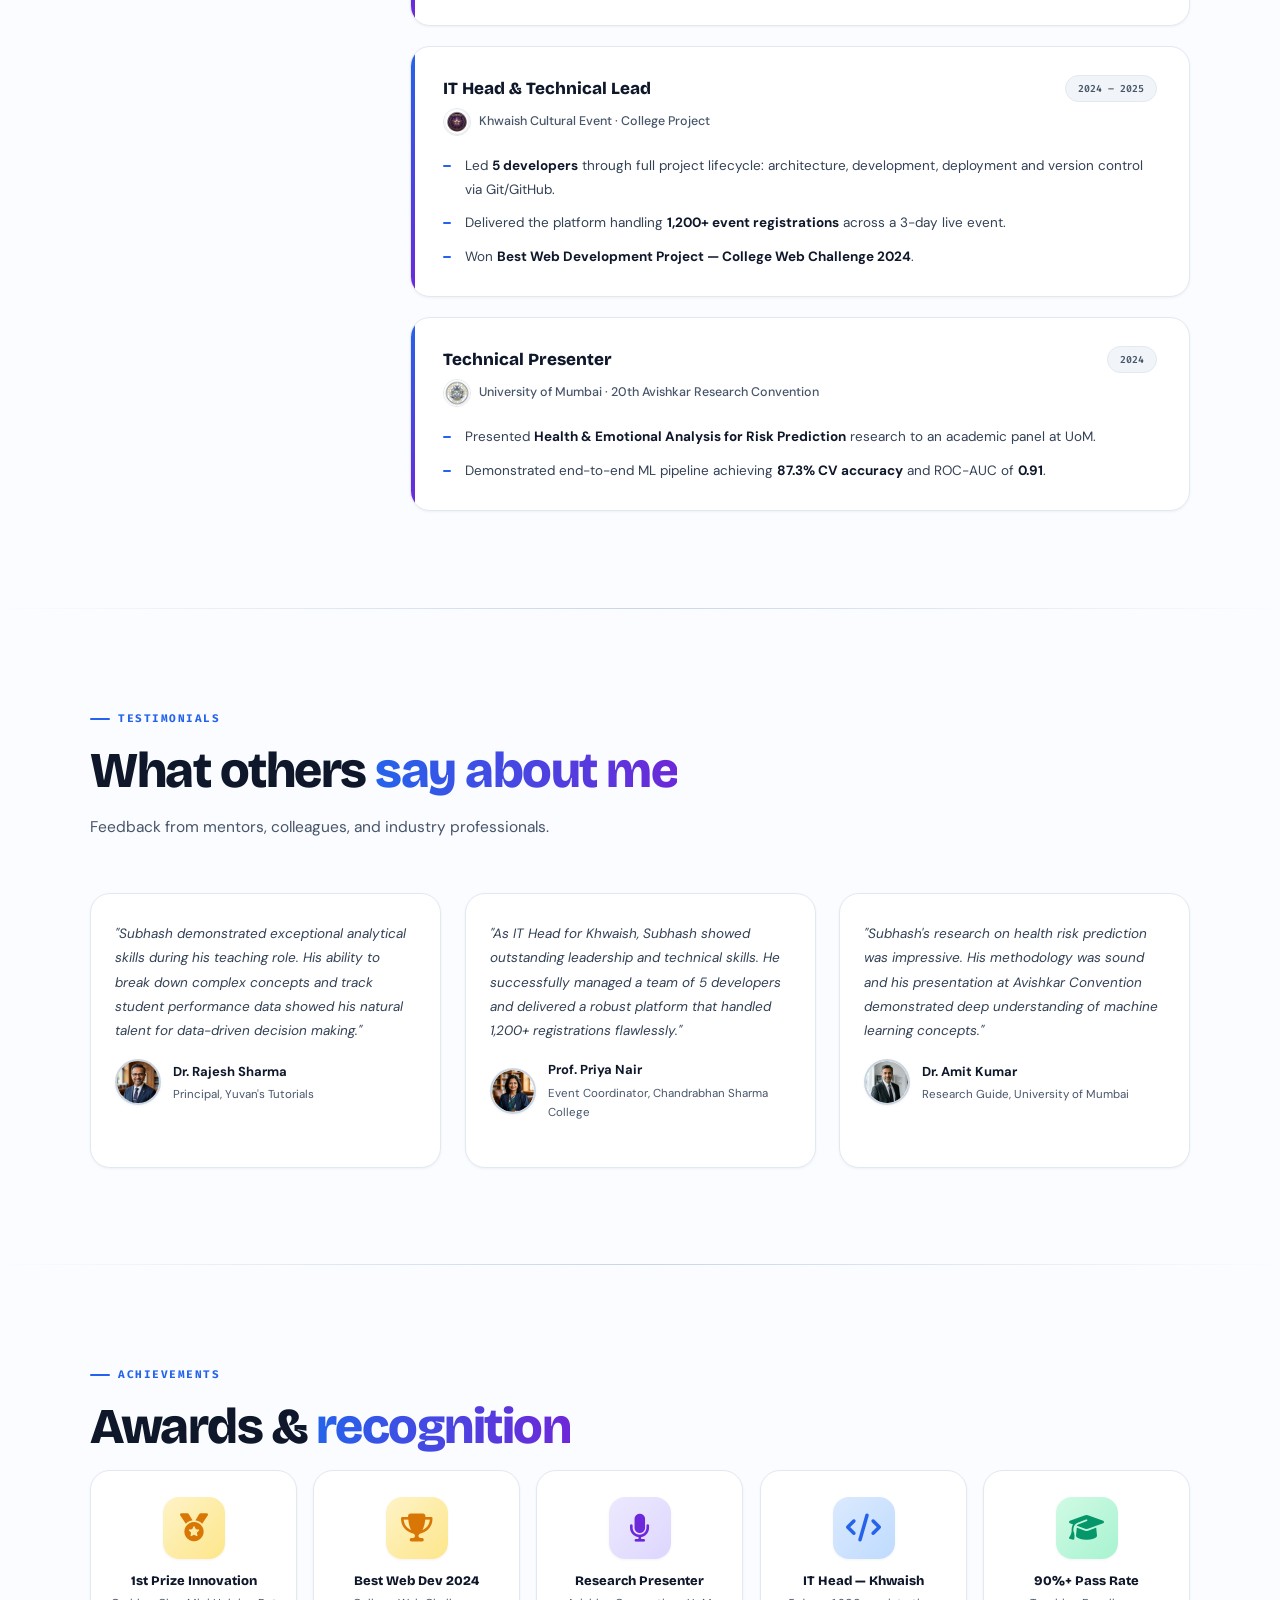
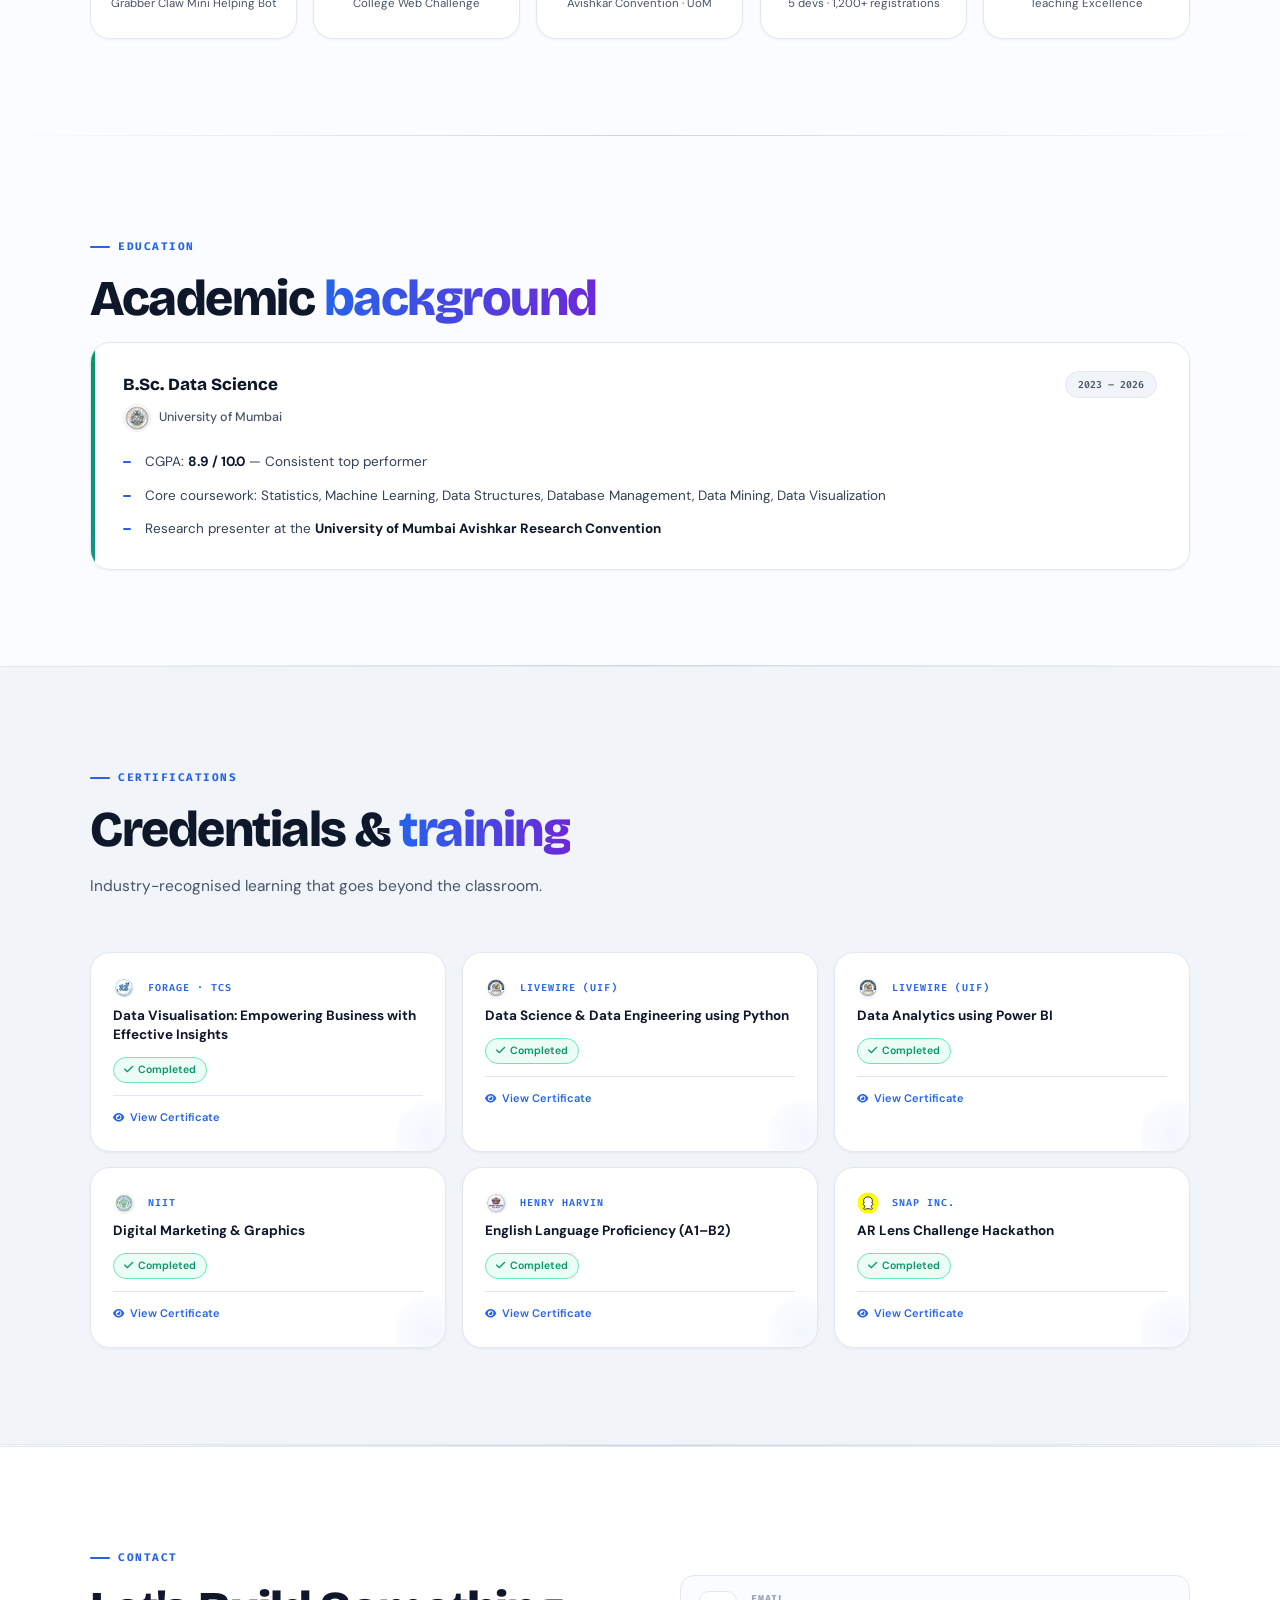
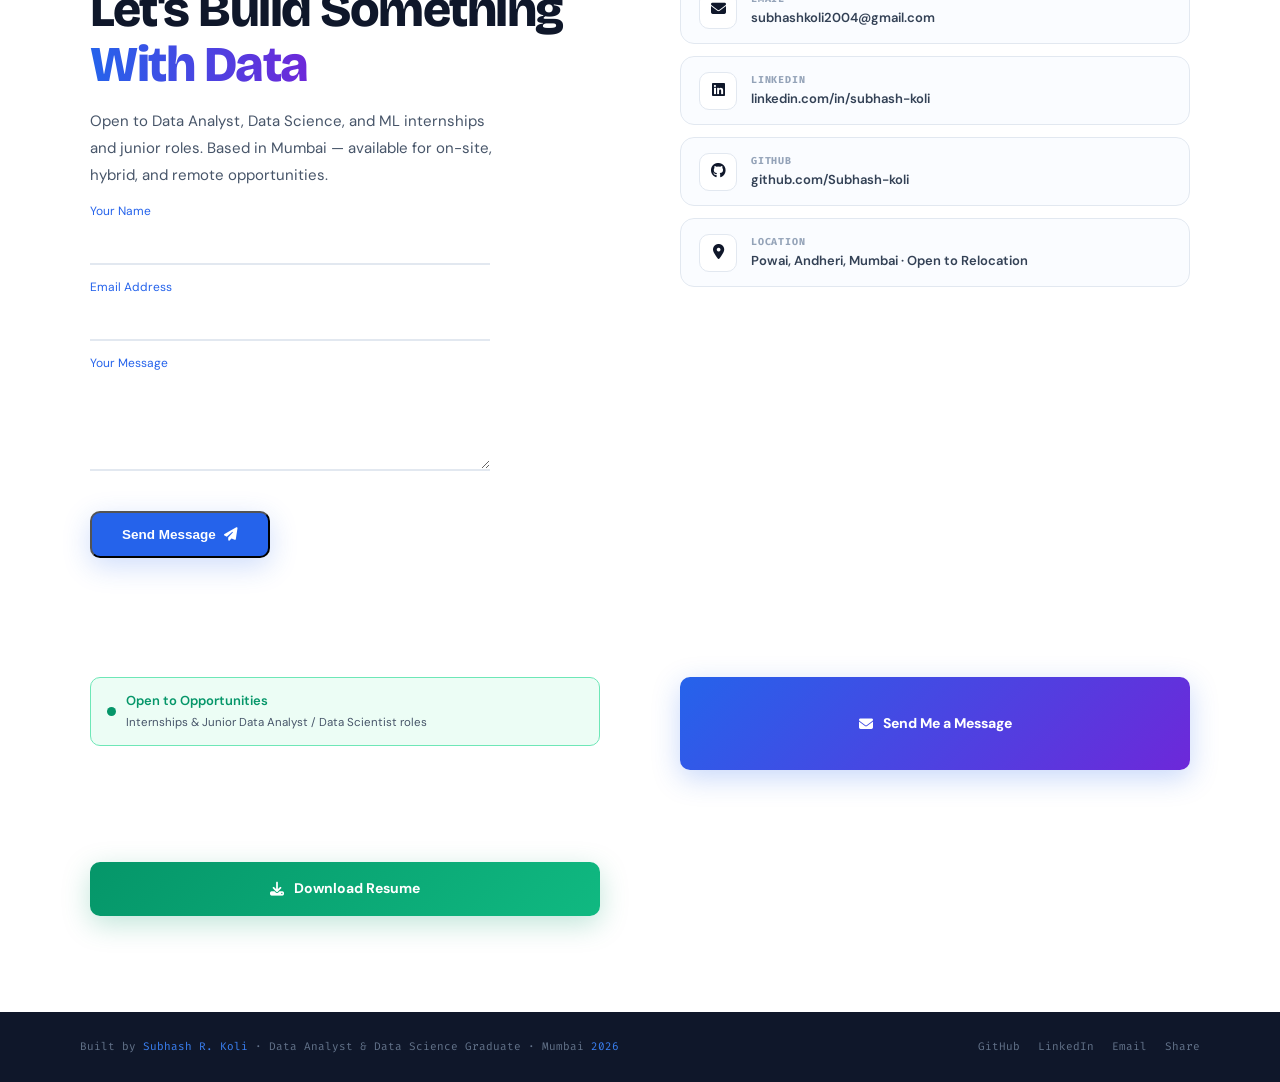
==== commit 8e3ecb9e: "fix(skills): explicit icon colors in sk-icon-wrap (Python blue, DS brain purple, Pandas dark, Git or" ====
--- a/index.html
+++ b/index.html
@@ -266,12 +266,12 @@
     <h2 class="sec-title reveal">What I <span class="hl">work with</span></h2>
     <p class="sec-sub reveal">A focused toolkit — from data extraction and cleaning to dashboard storytelling and machine learning.</p>
     <div class="skills-grid">
-        <div class="skill-card reveal d1"><div class="sk-icon-wrap"><i class="devicon-python-plain colored"></i></div><div class="sk-title">Programming & SQL</div><div class="sk-tags"><span class="sk-tag p"><i class="devicon-python-plain colored"></i> Python</span><span class="sk-tag p"><i class="devicon-mysql-plain colored"></i> SQL</span><span class="sk-tag p"><i class="devicon-r-plain colored"></i> R</span></div></div>
-        <div class="skill-card reveal d2"><div class="sk-icon-wrap"><i class="devicon-scikitlearn-line colored"></i></div><div class="sk-title">Data Science & ML</div><div class="sk-tags"><span class="sk-tag v">EDA</span><span class="sk-tag v">Predictive Modeling</span><span class="sk-tag v">Feature Engineering</span><span class="sk-tag v">Statistical Analysis</span><span class="sk-tag v">Classification</span><span class="sk-tag v">Regression</span></div></div>
-        <div class="skill-card reveal d3"><div class="sk-icon-wrap"><i class="devicon-pandas-plain colored"></i></div><div class="sk-title">Libraries & Analytics</div><div class="sk-tags"><span class="sk-tag p"><i class="devicon-pandas-plain colored"></i> Pandas</span><span class="sk-tag p"><i class="devicon-numpy-original colored"></i> NumPy</span><span class="sk-tag p"><i class="devicon-scikitlearn-line colored"></i> Scikit-learn</span><span class="sk-tag p">Matplotlib</span><span class="sk-tag p">Seaborn</span><span class="sk-tag p">XGBoost</span></div></div>
+        <div class="skill-card reveal d1"><div class="sk-icon-wrap"><i class="devicon-python-plain" style="color:#3776AB;"></i></div><div class="sk-title">Programming & SQL</div><div class="sk-tags"><span class="sk-tag p"><i class="devicon-python-plain colored"></i> Python</span><span class="sk-tag p"><i class="devicon-mysql-plain colored"></i> SQL</span><span class="sk-tag p"><i class="devicon-r-plain colored"></i> R</span></div></div>
+        <div class="skill-card reveal d2"><div class="sk-icon-wrap"><i class="fas fa-brain" style="color:#7C3AED;"></i></div><div class="sk-title">Data Science & ML</div><div class="sk-tags"><span class="sk-tag v">EDA</span><span class="sk-tag v">Predictive Modeling</span><span class="sk-tag v">Feature Engineering</span><span class="sk-tag v">Statistical Analysis</span><span class="sk-tag v">Classification</span><span class="sk-tag v">Regression</span></div></div>
+        <div class="skill-card reveal d3"><div class="sk-icon-wrap"><i class="devicon-pandas-plain" style="color:#150458;"></i></div><div class="sk-title">Libraries & Analytics</div><div class="sk-tags"><span class="sk-tag p"><i class="devicon-pandas-plain colored"></i> Pandas</span><span class="sk-tag p"><i class="devicon-numpy-original colored"></i> NumPy</span><span class="sk-tag p"><i class="devicon-scikitlearn-line colored"></i> Scikit-learn</span><span class="sk-tag p">Matplotlib</span><span class="sk-tag p">Seaborn</span><span class="sk-tag p">XGBoost</span></div></div>
         <div class="skill-card reveal d1"><div class="sk-icon-wrap"><i class="fas fa-chart-pie" style="color:#F59E0B;"></i></div><div class="sk-title">BI & Visualization</div><div class="sk-tags"><span class="sk-tag g"><i class="fas fa-chart-bar" style="color:#F59E0B;"></i> Power BI</span><span class="sk-tag g">DAX</span><span class="sk-tag g">Power Query</span><span class="sk-tag g"><i class="fas fa-file-excel" style="color:#107C41;"></i> MS Excel</span><span class="sk-tag g">Tableau</span></div></div>
-        <div class="skill-card reveal d2"><div class="sk-icon-wrap"><i class="devicon-git-plain colored"></i></div><div class="sk-title">Tools & Environment</div><div class="sk-tags"><span class="sk-tag"><i class="devicon-git-plain colored"></i> Git</span><span class="sk-tag"><i class="devicon-github-original colored"></i> GitHub</span><span class="sk-tag"><i class="devicon-jupyter-plain colored"></i> Jupyter</span><span class="sk-tag"><i class="devicon-vscode-plain colored"></i> VS Code</span></div></div>
-        <div class="skill-card reveal d3"><div class="sk-icon-wrap"><i class="devicon-html5-plain colored"></i></div><div class="sk-title">Additional Technical</div><div class="sk-tags"><span class="sk-tag p"><i class="devicon-html5-plain colored"></i> HTML5</span><span class="sk-tag p"><i class="devicon-css3-plain colored"></i> CSS3</span><span class="sk-tag p"><i class="devicon-javascript-plain colored"></i> JavaScript</span></div></div>
+        <div class="skill-card reveal d2"><div class="sk-icon-wrap"><i class="devicon-git-plain" style="color:#F05032;"></i></div><div class="sk-title">Tools & Environment</div><div class="sk-tags"><span class="sk-tag"><i class="devicon-git-plain colored"></i> Git</span><span class="sk-tag"><i class="devicon-github-original colored"></i> GitHub</span><span class="sk-tag"><i class="devicon-jupyter-plain colored"></i> Jupyter</span><span class="sk-tag"><i class="devicon-vscode-plain colored"></i> VS Code</span></div></div>
+        <div class="skill-card reveal d3"><div class="sk-icon-wrap"><i class="devicon-html5-plain" style="color:#E34F26;"></i></div><div class="sk-title">Additional Technical</div><div class="sk-tags"><span class="sk-tag p"><i class="devicon-html5-plain colored"></i> HTML5</span><span class="sk-tag p"><i class="devicon-css3-plain colored"></i> CSS3</span><span class="sk-tag p"><i class="devicon-javascript-plain colored"></i> JavaScript</span><span class="sk-tag p"><i class="devicon-php-plain colored"></i> PHP</span><span class="sk-tag p"><i class="devicon-mysql-plain colored"></i> MySQL</span></div></div>
     </div>
 
     <div class="prof-grid" style="margin-top:40px;">
--- a/styles.css
+++ b/styles.css
@@ -695,10 +695,12 @@
 .skill-card:nth-child(6)::before{background:linear-gradient(90deg,var(--rose),#FB7185);}
 .skill-card:hover{transform:translateY(-5px);box-shadow:var(--shadow-md);border-color:var(--border2);}
 .sk-icon-wrap{
-  width:44px;height:44px;border-radius:12px;
+  width:52px;height:52px;border-radius:14px;
   display:flex;align-items:center;justify-content:center;
-  font-size:20px;margin-bottom:14px;
-}
+  font-size:26px;margin-bottom:16px;
+  box-shadow:0 2px 8px rgba(0,0,0,.06);
+}
+.sk-icon-wrap i { font-size: 26px; line-height: 1; }
 .skill-card:nth-child(1) .sk-icon-wrap{background:var(--blue-lt);}
 .skill-card:nth-child(2) .sk-icon-wrap{background:var(--violet-lt);}
 .skill-card:nth-child(3) .sk-icon-wrap{background:var(--green-lt);}
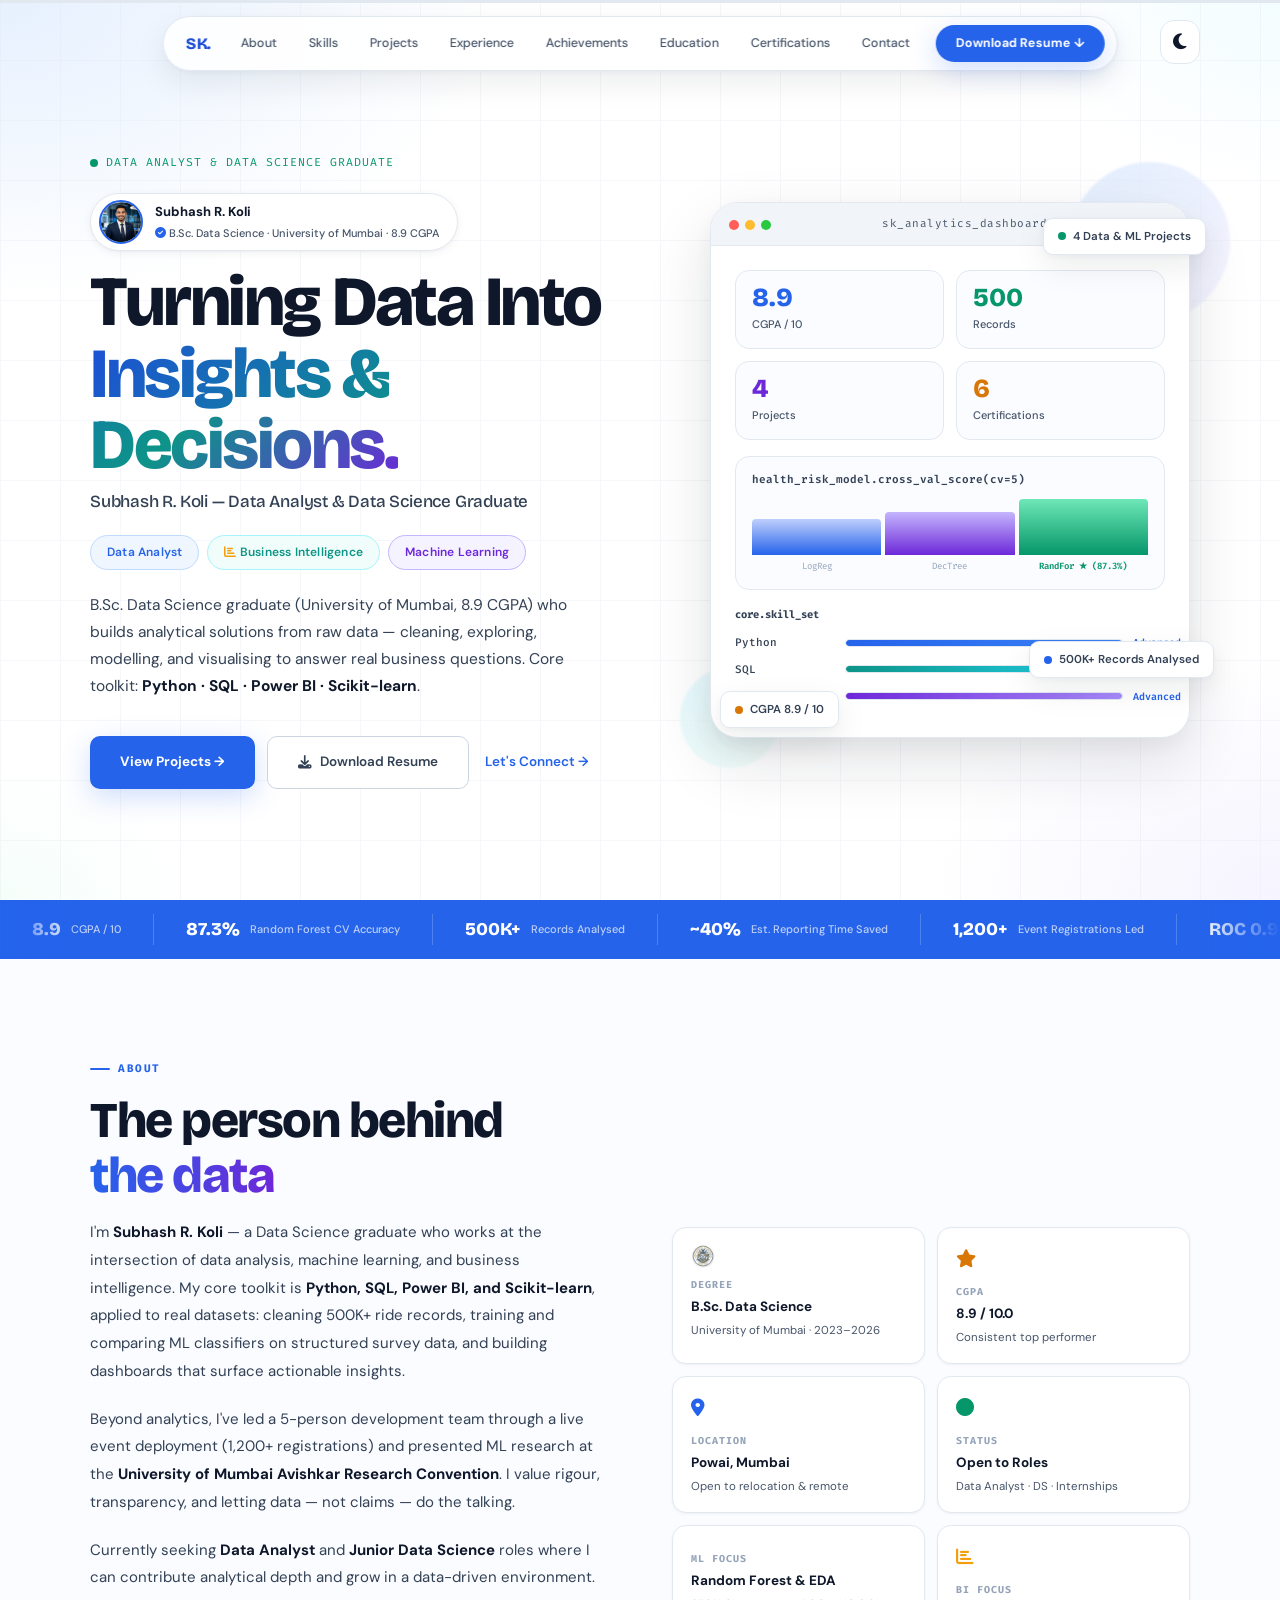
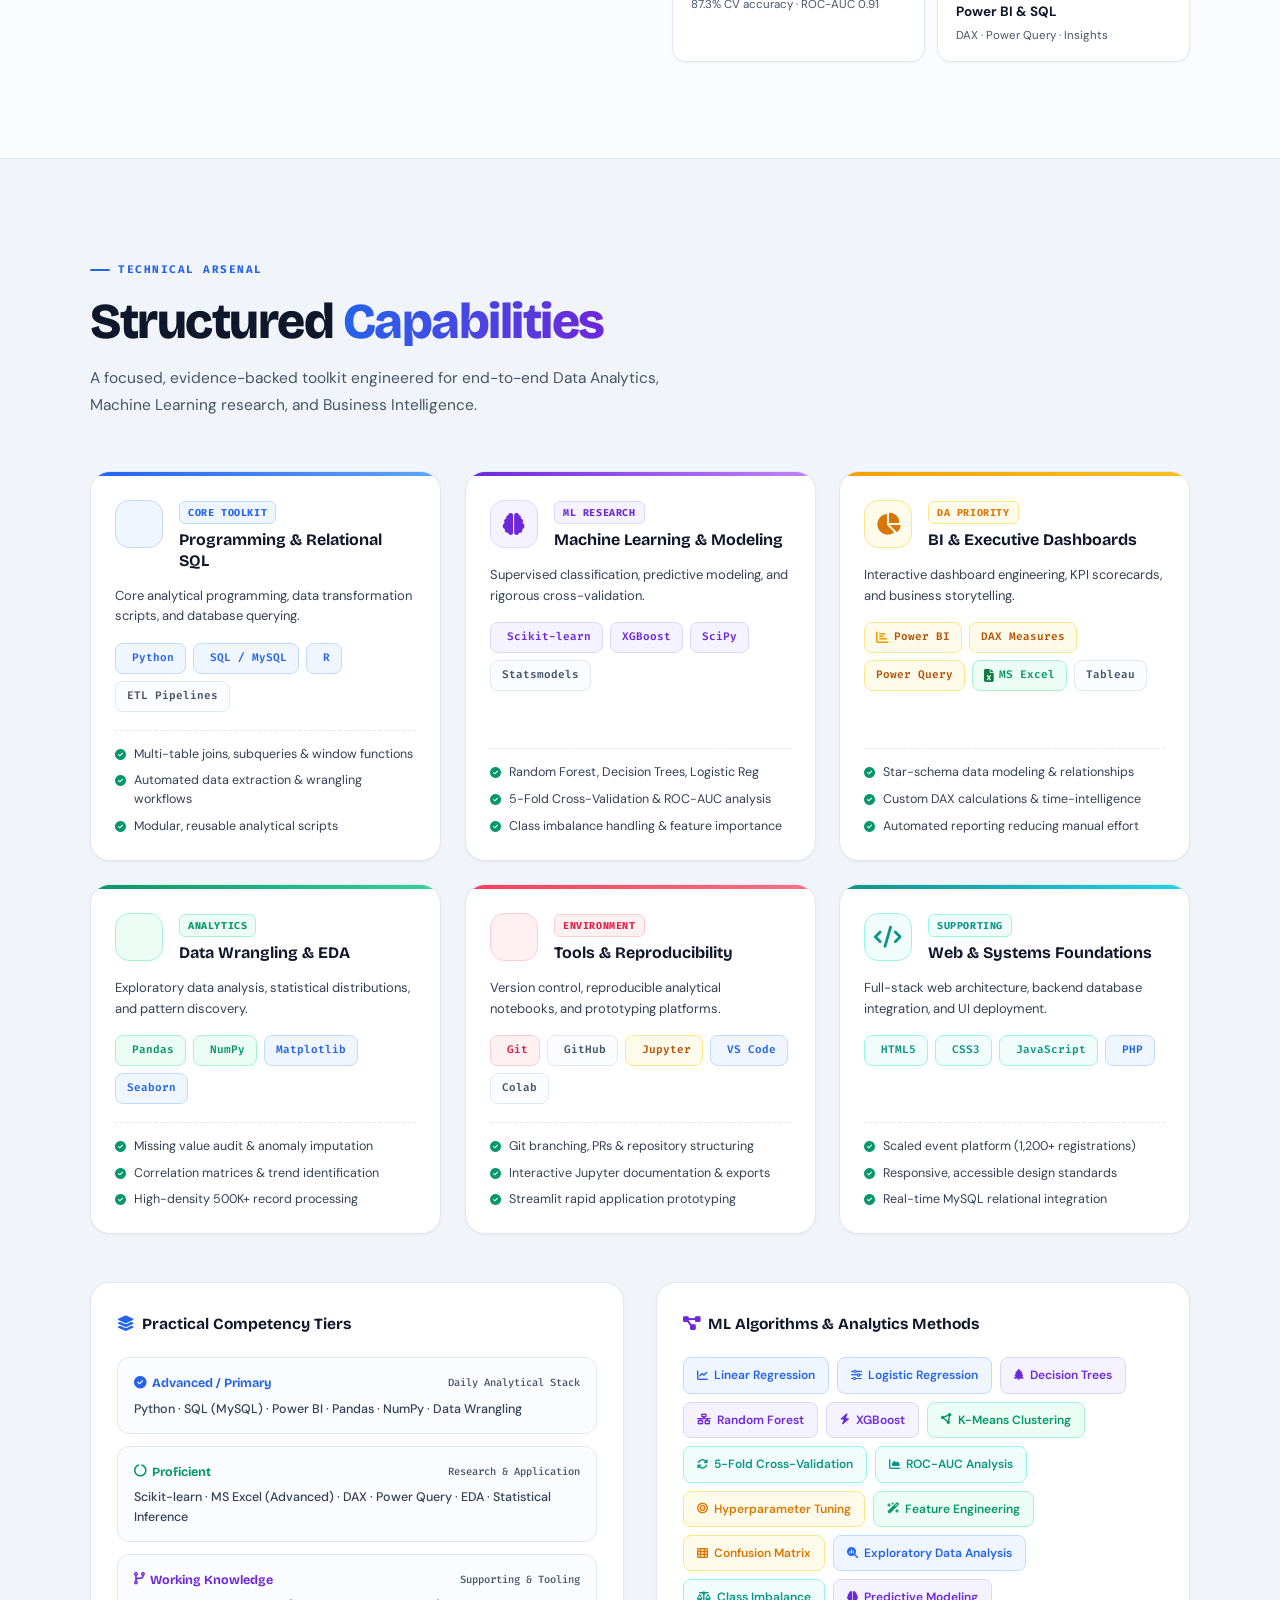
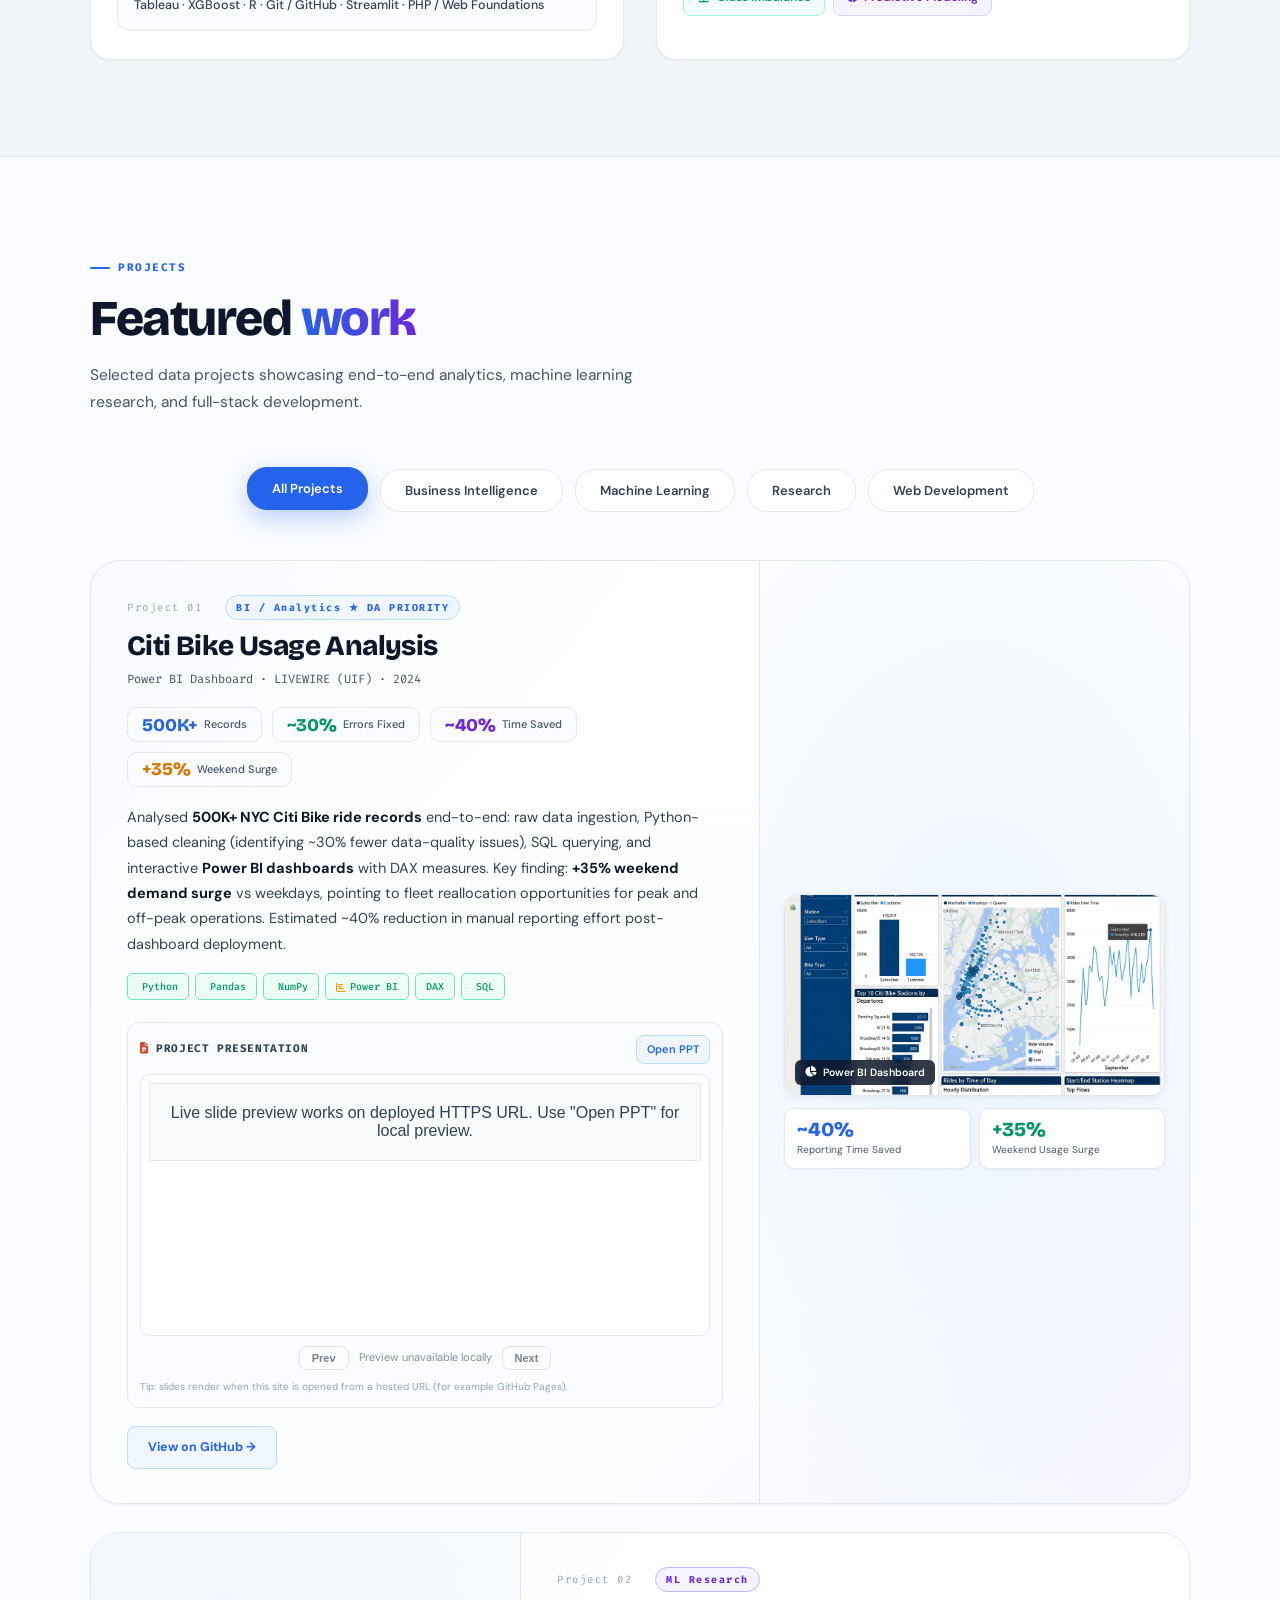
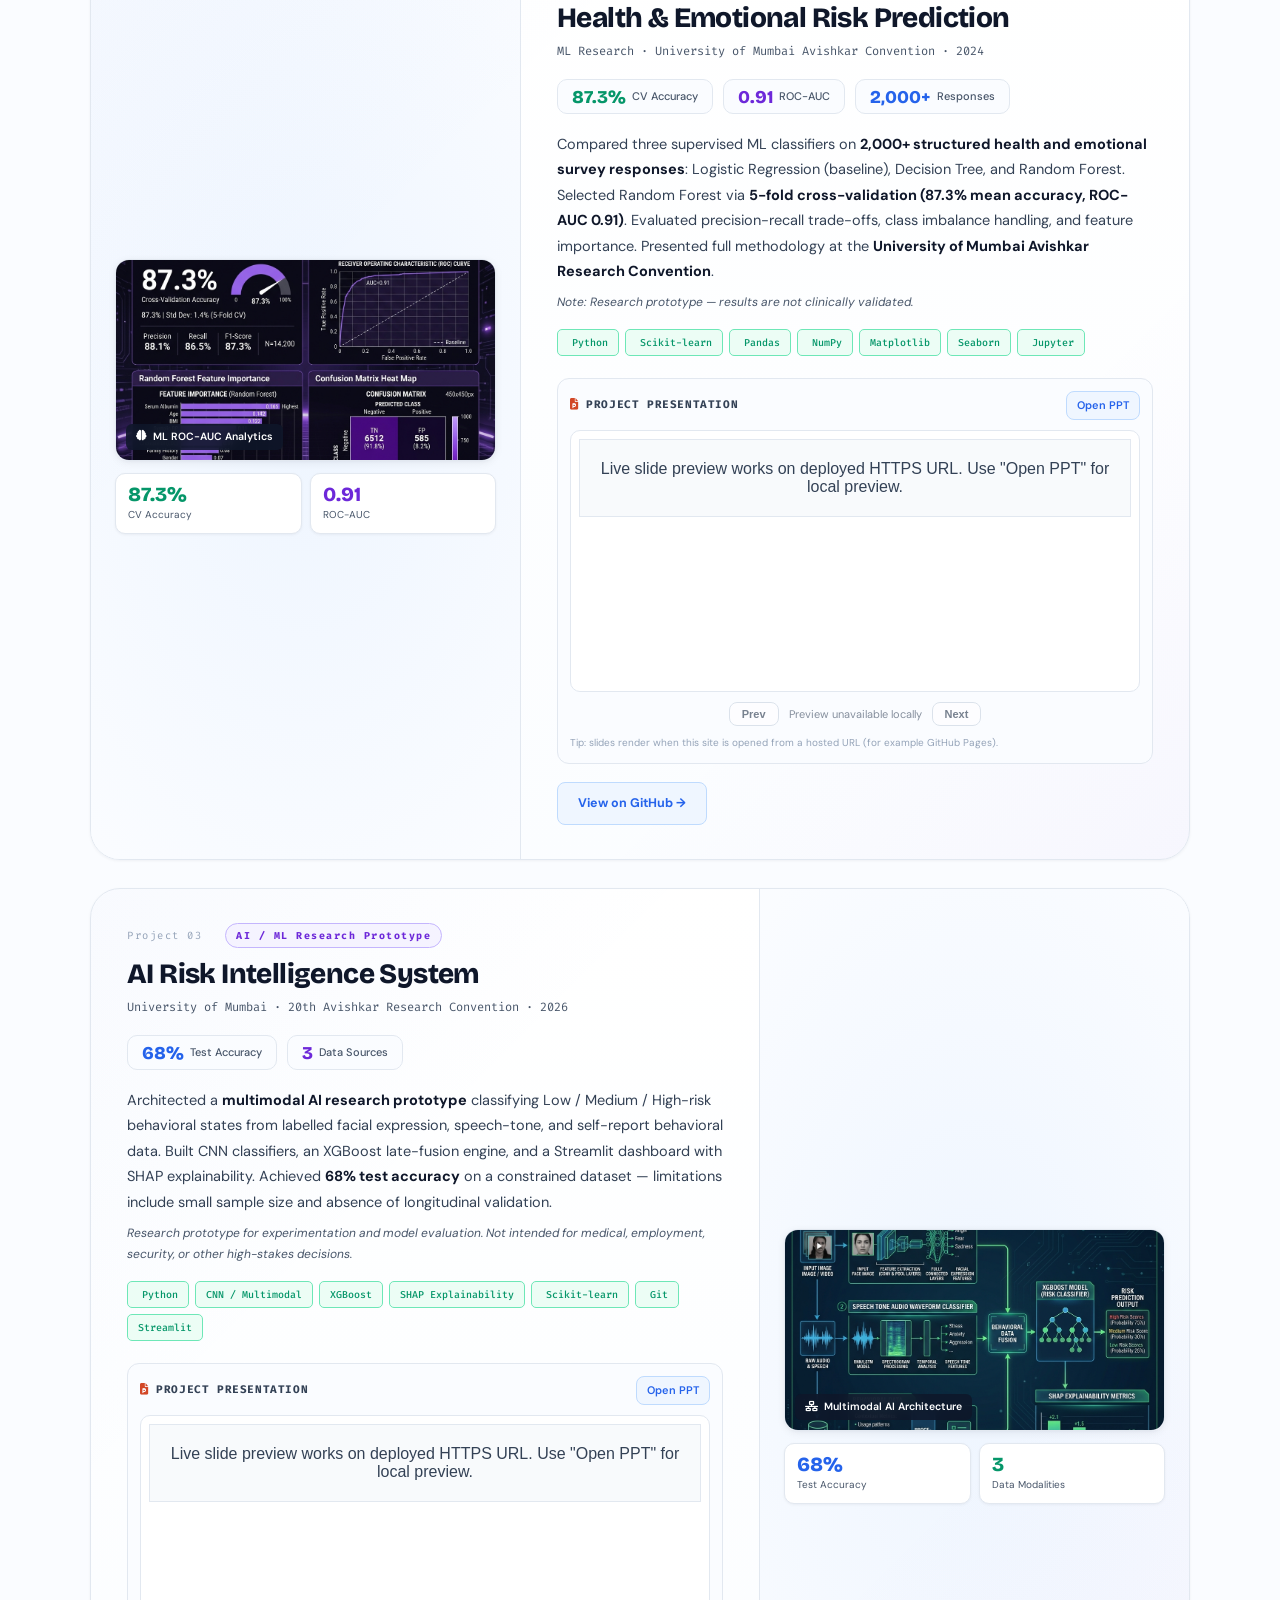
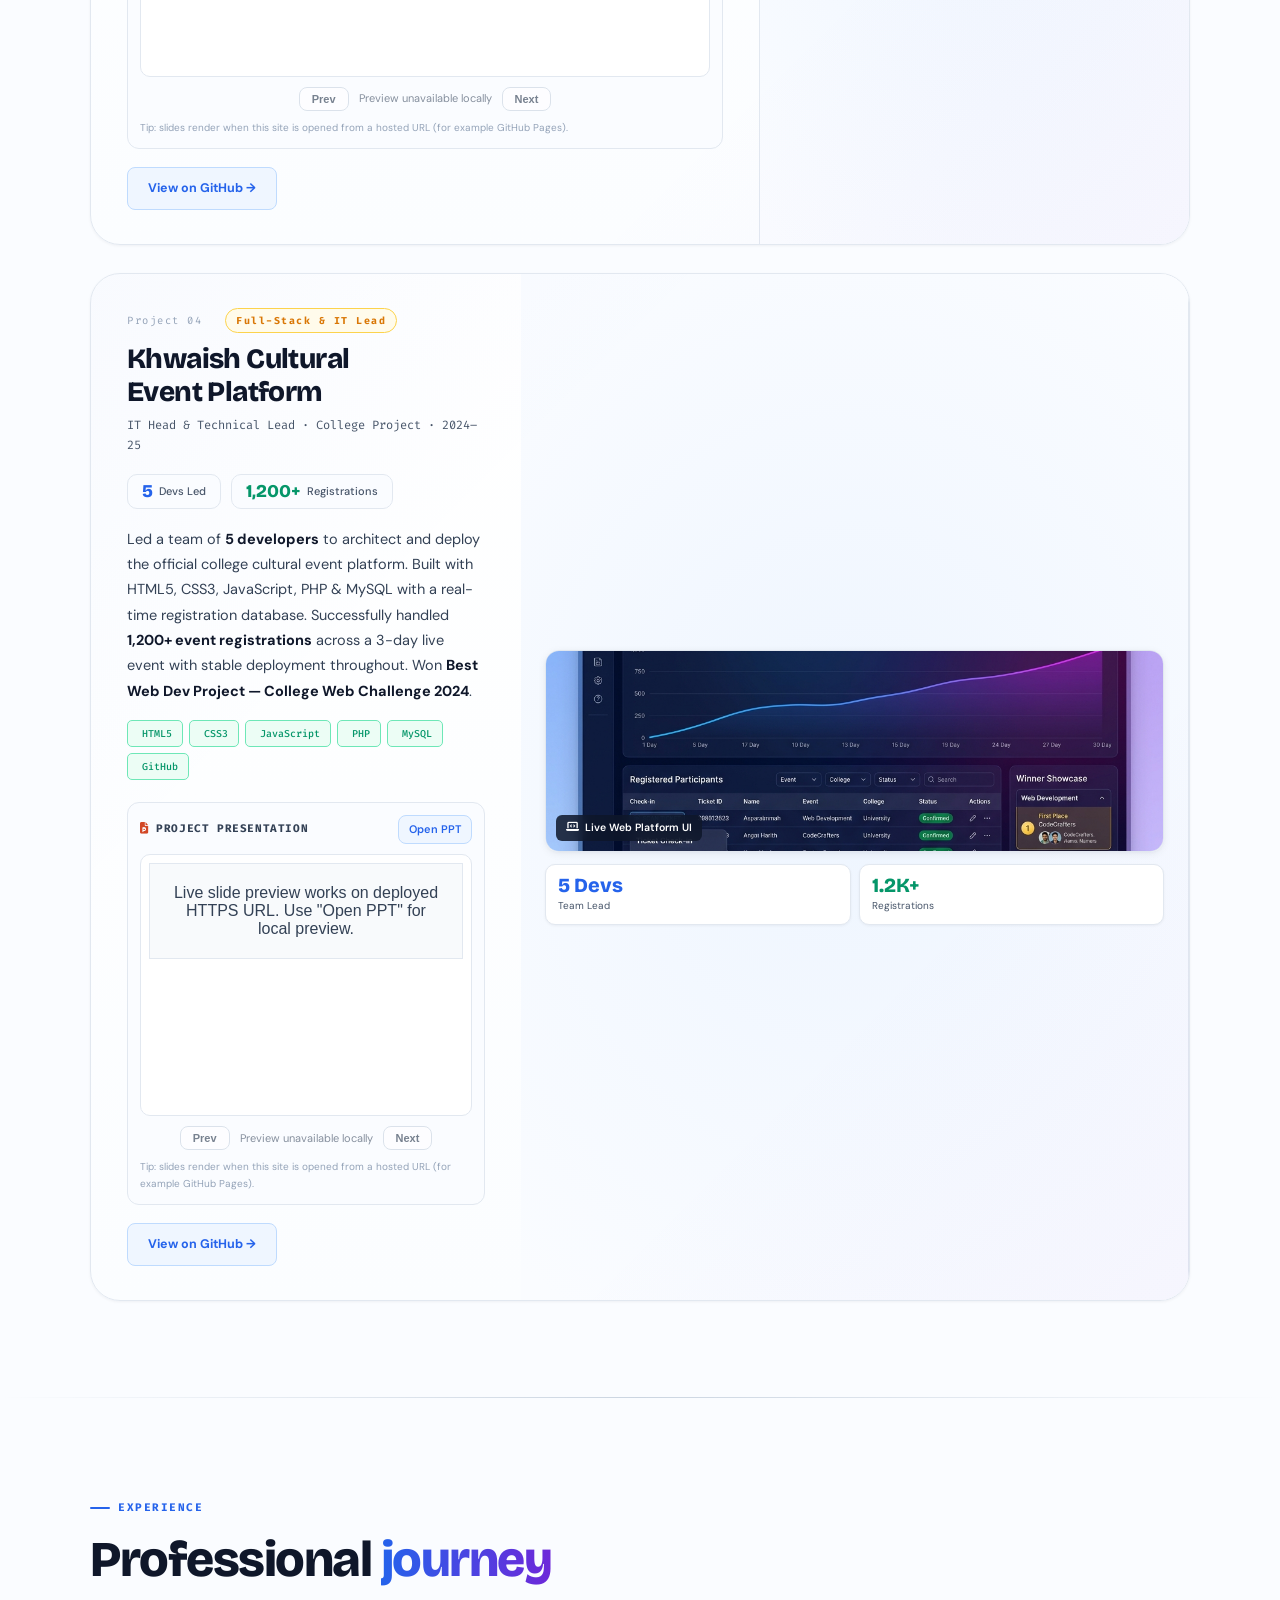
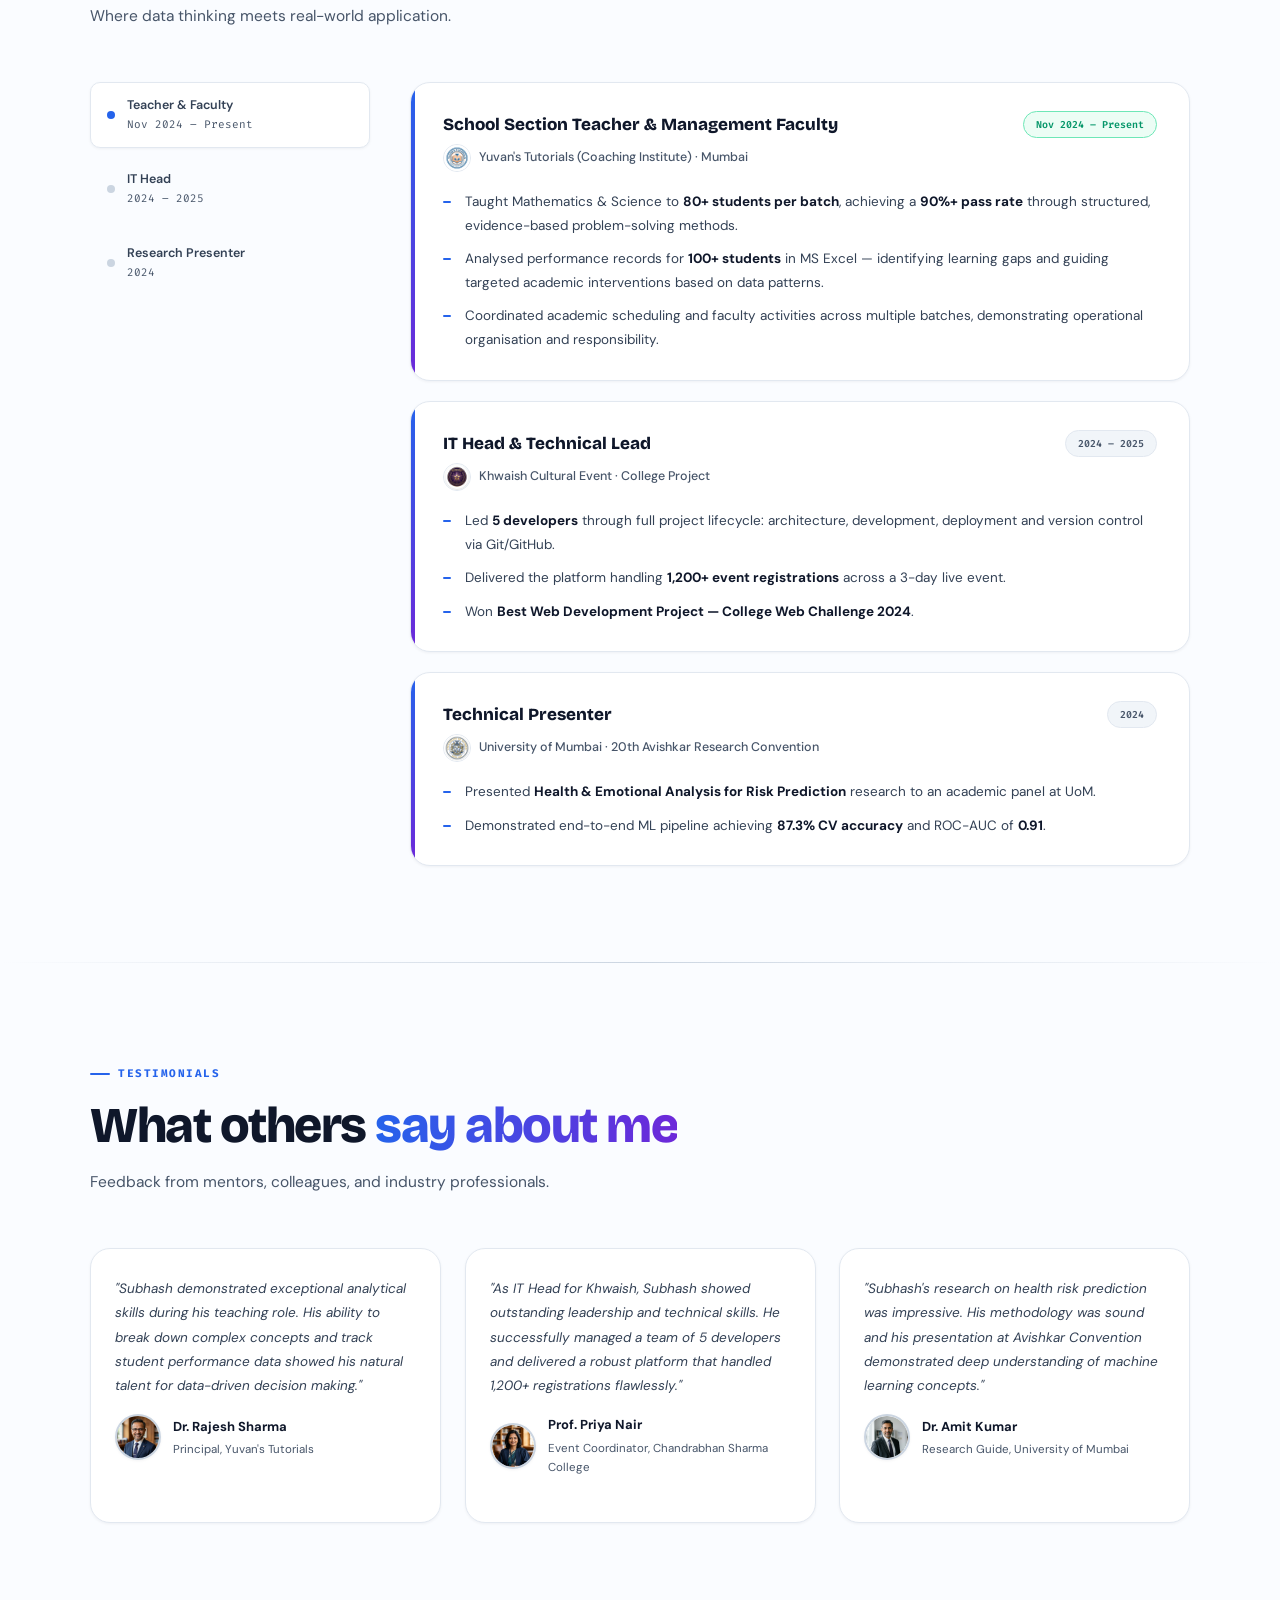
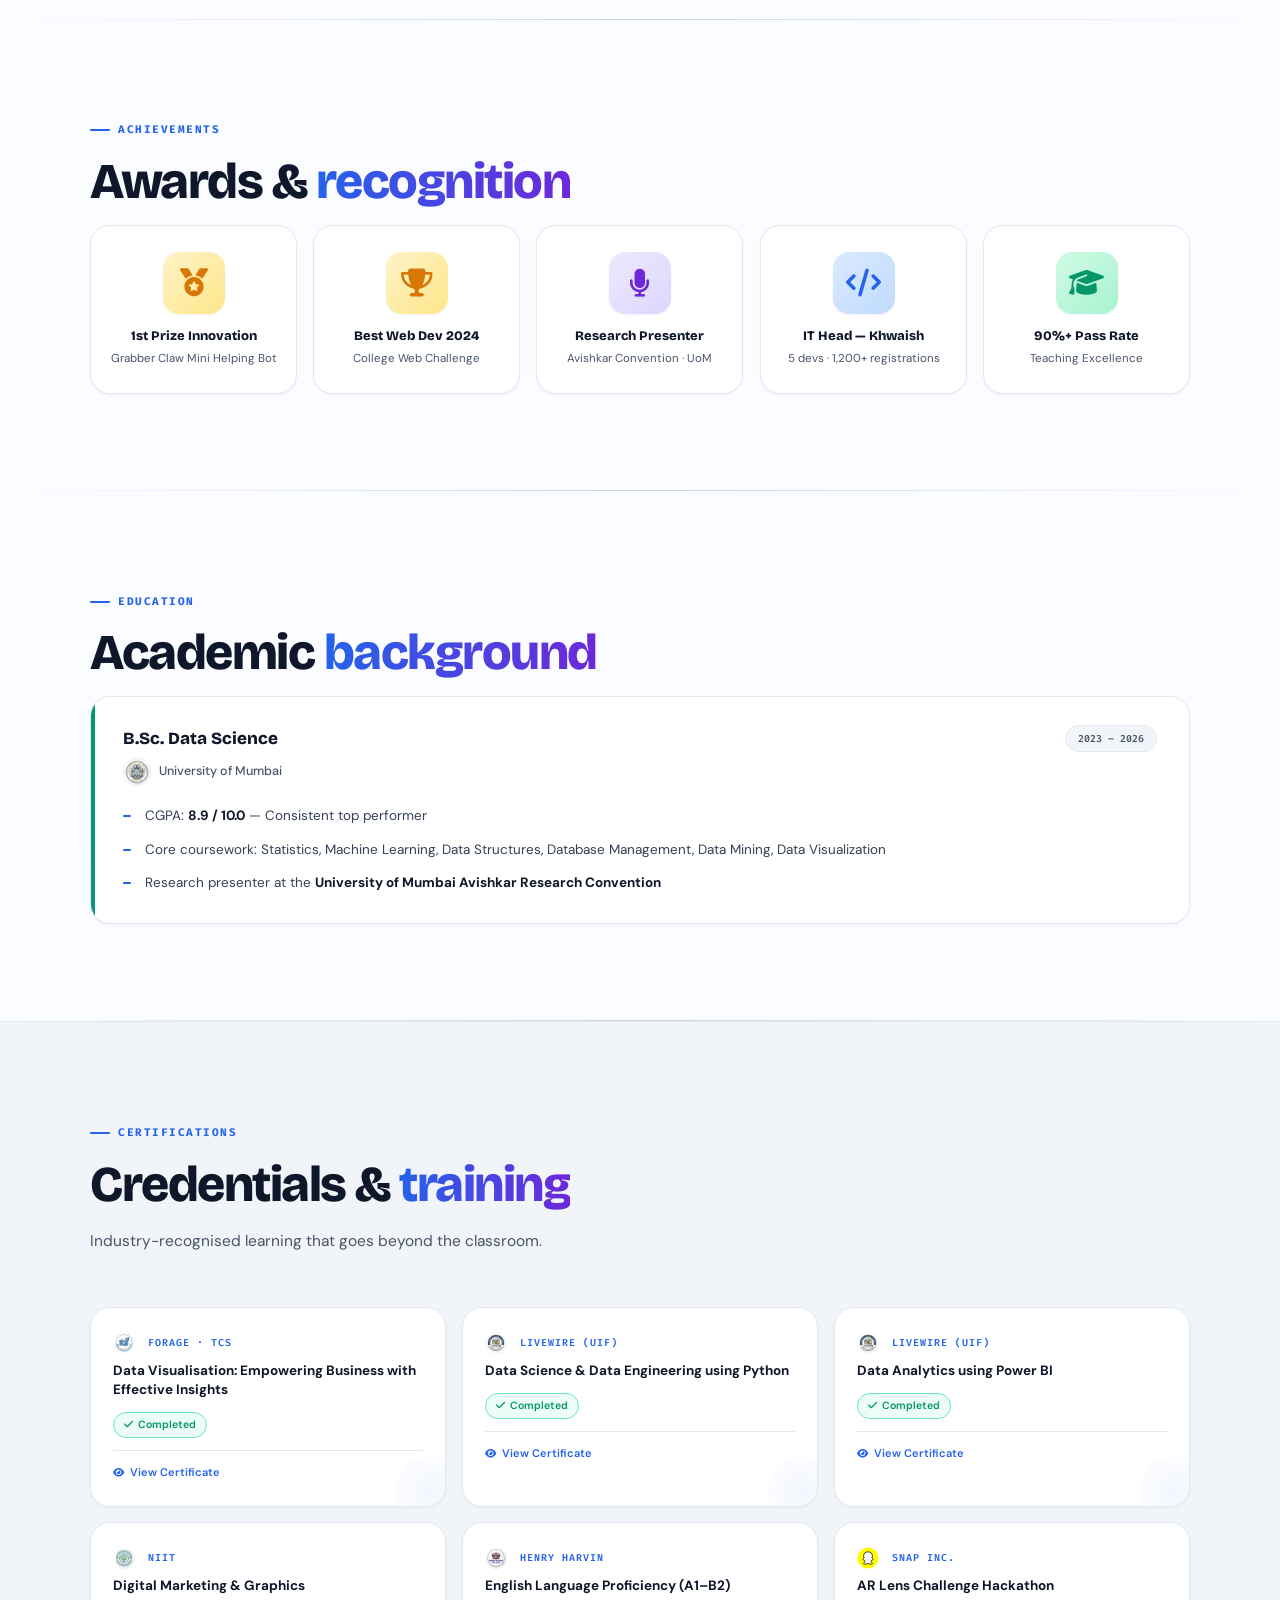
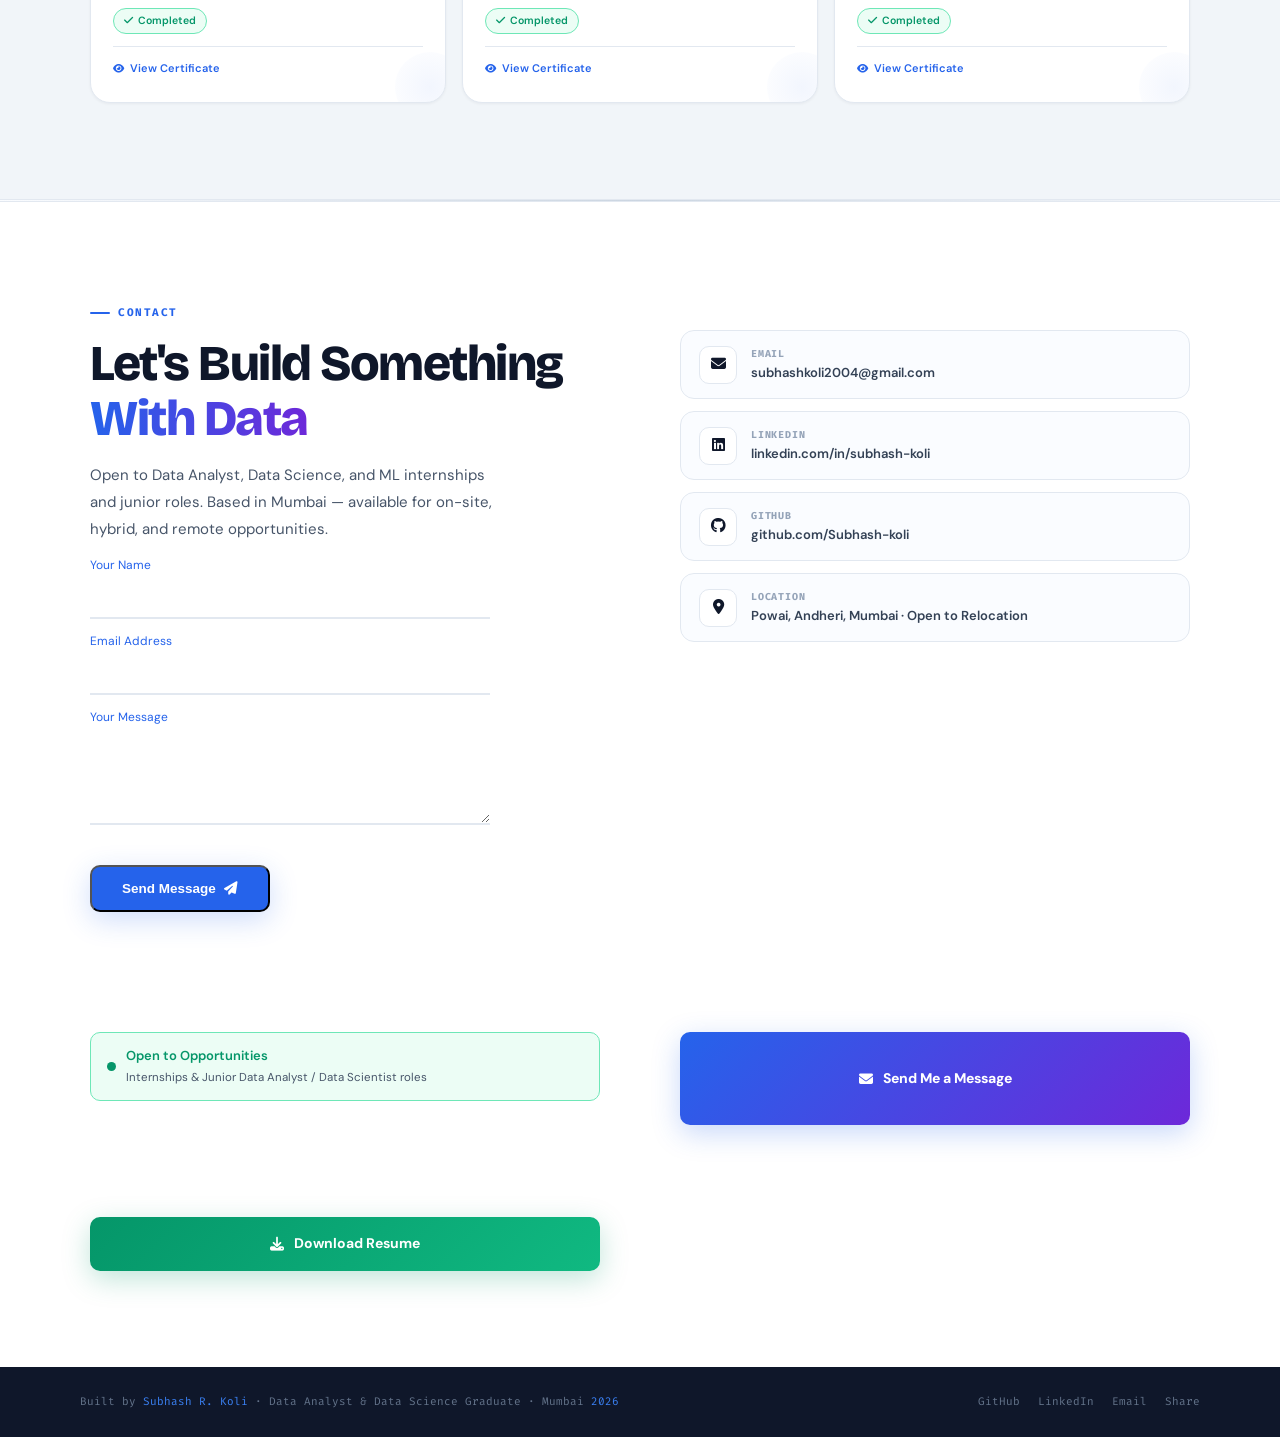
==== commit 2fd12653: "feat(skills): complete overhaul of Skills cards with rich headers, category badges, devicon tech pil" ====
--- a/index.html
+++ b/index.html
@@ -260,58 +260,215 @@
 
 
 <!-- ═══ SKILLS ═══ -->
-<div id="skills" class="sec-alt">
+<section id="skills" class="sec-alt">
 <div class="sec-alt-inner">
-    <div class="sec-tag reveal">Technical Skills</div>
-    <h2 class="sec-title reveal">What I <span class="hl">work with</span></h2>
-    <p class="sec-sub reveal">A focused toolkit — from data extraction and cleaning to dashboard storytelling and machine learning.</p>
+    <div class="sec-tag reveal">Technical Arsenal</div>
+    <h2 class="sec-title reveal">Structured <span class="hl">Capabilities</span></h2>
+    <p class="sec-sub reveal">A focused, evidence-backed toolkit engineered for end-to-end Data Analytics, Machine Learning research, and Business Intelligence.</p>
+    
     <div class="skills-grid">
-        <div class="skill-card reveal d1"><div class="sk-icon-wrap"><i class="devicon-python-plain" style="color:#3776AB;"></i></div><div class="sk-title">Programming & SQL</div><div class="sk-tags"><span class="sk-tag p"><i class="devicon-python-plain colored"></i> Python</span><span class="sk-tag p"><i class="devicon-mysql-plain colored"></i> SQL</span><span class="sk-tag p"><i class="devicon-r-plain colored"></i> R</span></div></div>
-        <div class="skill-card reveal d2"><div class="sk-icon-wrap"><i class="fas fa-brain" style="color:#7C3AED;"></i></div><div class="sk-title">Data Science & ML</div><div class="sk-tags"><span class="sk-tag v">EDA</span><span class="sk-tag v">Predictive Modeling</span><span class="sk-tag v">Feature Engineering</span><span class="sk-tag v">Statistical Analysis</span><span class="sk-tag v">Classification</span><span class="sk-tag v">Regression</span></div></div>
-        <div class="skill-card reveal d3"><div class="sk-icon-wrap"><i class="devicon-pandas-plain" style="color:#150458;"></i></div><div class="sk-title">Libraries & Analytics</div><div class="sk-tags"><span class="sk-tag p"><i class="devicon-pandas-plain colored"></i> Pandas</span><span class="sk-tag p"><i class="devicon-numpy-original colored"></i> NumPy</span><span class="sk-tag p"><i class="devicon-scikitlearn-line colored"></i> Scikit-learn</span><span class="sk-tag p">Matplotlib</span><span class="sk-tag p">Seaborn</span><span class="sk-tag p">XGBoost</span></div></div>
-        <div class="skill-card reveal d1"><div class="sk-icon-wrap"><i class="fas fa-chart-pie" style="color:#F59E0B;"></i></div><div class="sk-title">BI & Visualization</div><div class="sk-tags"><span class="sk-tag g"><i class="fas fa-chart-bar" style="color:#F59E0B;"></i> Power BI</span><span class="sk-tag g">DAX</span><span class="sk-tag g">Power Query</span><span class="sk-tag g"><i class="fas fa-file-excel" style="color:#107C41;"></i> MS Excel</span><span class="sk-tag g">Tableau</span></div></div>
-        <div class="skill-card reveal d2"><div class="sk-icon-wrap"><i class="devicon-git-plain" style="color:#F05032;"></i></div><div class="sk-title">Tools & Environment</div><div class="sk-tags"><span class="sk-tag"><i class="devicon-git-plain colored"></i> Git</span><span class="sk-tag"><i class="devicon-github-original colored"></i> GitHub</span><span class="sk-tag"><i class="devicon-jupyter-plain colored"></i> Jupyter</span><span class="sk-tag"><i class="devicon-vscode-plain colored"></i> VS Code</span></div></div>
-        <div class="skill-card reveal d3"><div class="sk-icon-wrap"><i class="devicon-html5-plain" style="color:#E34F26;"></i></div><div class="sk-title">Additional Technical</div><div class="sk-tags"><span class="sk-tag p"><i class="devicon-html5-plain colored"></i> HTML5</span><span class="sk-tag p"><i class="devicon-css3-plain colored"></i> CSS3</span><span class="sk-tag p"><i class="devicon-javascript-plain colored"></i> JavaScript</span><span class="sk-tag p"><i class="devicon-php-plain colored"></i> PHP</span><span class="sk-tag p"><i class="devicon-mysql-plain colored"></i> MySQL</span></div></div>
-    </div>
-
-    <div class="prof-grid" style="margin-top:40px;">
+        <!-- Card 1: Programming & SQL -->
+        <div class="skill-card reveal d1" data-cat="programming">
+            <div class="sk-header">
+                <div class="sk-icon-wrap c-blue">
+                    <i class="devicon-python-plain"></i>
+                </div>
+                <div class="sk-head-info">
+                    <div class="sk-badge sk-b-blue">Core Toolkit</div>
+                    <h3 class="sk-title">Programming &amp; Relational SQL</h3>
+                </div>
+            </div>
+            <p class="sk-desc">Core analytical programming, data transformation scripts, and database querying.</p>
+            <div class="sk-tech-pills">
+                <span class="sk-pill p-blue"><i class="devicon-python-plain colored"></i> Python</span>
+                <span class="sk-pill p-blue"><i class="devicon-mysql-plain colored"></i> SQL / MySQL</span>
+                <span class="sk-pill p-blue"><i class="devicon-r-plain colored"></i> R</span>
+                <span class="sk-pill p-gray">ETL Pipelines</span>
+            </div>
+            <ul class="sk-features">
+                <li><i class="fas fa-check-circle"></i> Multi-table joins, subqueries &amp; window functions</li>
+                <li><i class="fas fa-check-circle"></i> Automated data extraction &amp; wrangling workflows</li>
+                <li><i class="fas fa-check-circle"></i> Modular, reusable analytical scripts</li>
+            </ul>
+        </div>
+
+        <!-- Card 2: Machine Learning & Modeling -->
+        <div class="skill-card reveal d2" data-cat="ml">
+            <div class="sk-header">
+                <div class="sk-icon-wrap c-violet">
+                    <i class="fas fa-brain"></i>
+                </div>
+                <div class="sk-head-info">
+                    <div class="sk-badge sk-b-violet">ML Research</div>
+                    <h3 class="sk-title">Machine Learning &amp; Modeling</h3>
+                </div>
+            </div>
+            <p class="sk-desc">Supervised classification, predictive modeling, and rigorous cross-validation.</p>
+            <div class="sk-tech-pills">
+                <span class="sk-pill p-violet"><i class="devicon-scikitlearn-line colored"></i> Scikit-learn</span>
+                <span class="sk-pill p-violet">XGBoost</span>
+                <span class="sk-pill p-violet">SciPy</span>
+                <span class="sk-pill p-gray">Statsmodels</span>
+            </div>
+            <ul class="sk-features">
+                <li><i class="fas fa-check-circle"></i> Random Forest, Decision Trees, Logistic Reg</li>
+                <li><i class="fas fa-check-circle"></i> 5-Fold Cross-Validation &amp; ROC-AUC analysis</li>
+                <li><i class="fas fa-check-circle"></i> Class imbalance handling &amp; feature importance</li>
+            </ul>
+        </div>
+
+        <!-- Card 3: Business Intelligence & Dashboards -->
+        <div class="skill-card reveal d3" data-cat="bi">
+            <div class="sk-header">
+                <div class="sk-icon-wrap c-amber">
+                    <i class="fas fa-chart-pie"></i>
+                </div>
+                <div class="sk-head-info">
+                    <div class="sk-badge sk-b-amber">DA Priority</div>
+                    <h3 class="sk-title">BI &amp; Executive Dashboards</h3>
+                </div>
+            </div>
+            <p class="sk-desc">Interactive dashboard engineering, KPI scorecards, and business storytelling.</p>
+            <div class="sk-tech-pills">
+                <span class="sk-pill p-amber"><i class="fas fa-chart-bar" style="color:#F59E0B;"></i> Power BI</span>
+                <span class="sk-pill p-amber">DAX Measures</span>
+                <span class="sk-pill p-amber">Power Query</span>
+                <span class="sk-pill p-green"><i class="fas fa-file-excel" style="color:#107C41;"></i> MS Excel</span>
+                <span class="sk-pill p-gray">Tableau</span>
+            </div>
+            <ul class="sk-features">
+                <li><i class="fas fa-check-circle"></i> Star-schema data modeling &amp; relationships</li>
+                <li><i class="fas fa-check-circle"></i> Custom DAX calculations &amp; time-intelligence</li>
+                <li><i class="fas fa-check-circle"></i> Automated reporting reducing manual effort</li>
+            </ul>
+        </div>
+
+        <!-- Card 4: EDA & Visualization -->
+        <div class="skill-card reveal d1" data-cat="eda">
+            <div class="sk-header">
+                <div class="sk-icon-wrap c-green">
+                    <i class="devicon-pandas-plain"></i>
+                </div>
+                <div class="sk-head-info">
+                    <div class="sk-badge sk-b-green">Analytics</div>
+                    <h3 class="sk-title">Data Wrangling &amp; EDA</h3>
+                </div>
+            </div>
+            <p class="sk-desc">Exploratory data analysis, statistical distributions, and pattern discovery.</p>
+            <div class="sk-tech-pills">
+                <span class="sk-pill p-green"><i class="devicon-pandas-plain colored"></i> Pandas</span>
+                <span class="sk-pill p-green"><i class="devicon-numpy-original colored"></i> NumPy</span>
+                <span class="sk-pill p-blue">Matplotlib</span>
+                <span class="sk-pill p-blue">Seaborn</span>
+            </div>
+            <ul class="sk-features">
+                <li><i class="fas fa-check-circle"></i> Missing value audit &amp; anomaly imputation</li>
+                <li><i class="fas fa-check-circle"></i> Correlation matrices &amp; trend identification</li>
+                <li><i class="fas fa-check-circle"></i> High-density 500K+ record processing</li>
+            </ul>
+        </div>
+
+        <!-- Card 5: Tools & Reproducible Environment -->
+        <div class="skill-card reveal d2" data-cat="tools">
+            <div class="sk-header">
+                <div class="sk-icon-wrap c-rose">
+                    <i class="devicon-git-plain"></i>
+                </div>
+                <div class="sk-head-info">
+                    <div class="sk-badge sk-b-rose">Environment</div>
+                    <h3 class="sk-title">Tools &amp; Reproducibility</h3>
+                </div>
+            </div>
+            <p class="sk-desc">Version control, reproducible analytical notebooks, and prototyping platforms.</p>
+            <div class="sk-tech-pills">
+                <span class="sk-pill p-rose"><i class="devicon-git-plain colored"></i> Git</span>
+                <span class="sk-pill p-gray"><i class="devicon-github-original colored"></i> GitHub</span>
+                <span class="sk-pill p-amber"><i class="devicon-jupyter-plain colored"></i> Jupyter</span>
+                <span class="sk-pill p-blue"><i class="devicon-vscode-plain colored"></i> VS Code</span>
+                <span class="sk-pill p-gray">Colab</span>
+            </div>
+            <ul class="sk-features">
+                <li><i class="fas fa-check-circle"></i> Git branching, PRs &amp; repository structuring</li>
+                <li><i class="fas fa-check-circle"></i> Interactive Jupyter documentation &amp; exports</li>
+                <li><i class="fas fa-check-circle"></i> Streamlit rapid application prototyping</li>
+            </ul>
+        </div>
+
+        <!-- Card 6: Web & Systems Foundation -->
+        <div class="skill-card reveal d3" data-cat="web">
+            <div class="sk-header">
+                <div class="sk-icon-wrap c-teal">
+                    <i class="fas fa-code"></i>
+                </div>
+                <div class="sk-head-info">
+                    <div class="sk-badge sk-b-teal">Supporting</div>
+                    <h3 class="sk-title">Web &amp; Systems Foundations</h3>
+                </div>
+            </div>
+            <p class="sk-desc">Full-stack web architecture, backend database integration, and UI deployment.</p>
+            <div class="sk-tech-pills">
+                <span class="sk-pill p-teal"><i class="devicon-html5-plain colored"></i> HTML5</span>
+                <span class="sk-pill p-teal"><i class="devicon-css3-plain colored"></i> CSS3</span>
+                <span class="sk-pill p-teal"><i class="devicon-javascript-plain colored"></i> JavaScript</span>
+                <span class="sk-pill p-blue"><i class="devicon-php-plain colored"></i> PHP</span>
+            </div>
+            <ul class="sk-features">
+                <li><i class="fas fa-check-circle"></i> Scaled event platform (1,200+ registrations)</li>
+                <li><i class="fas fa-check-circle"></i> Responsive, accessible design standards</li>
+                <li><i class="fas fa-check-circle"></i> Real-time MySQL relational integration</li>
+            </ul>
+        </div>
+    </div>
+
+    <!-- Secondary Depth Matrix: Proficiency & ML Algorithms -->
+    <div class="prof-grid">
         <div class="prof-left reveal d1">
-            <div class="prof-title">Core Proficiency Levels</div>
-            <div style="margin-bottom:16px;">
-                <div style="font-weight:700;color:var(--blue2);font-size:13px;margin-bottom:6px;">Advanced</div>
-                <div style="font-size:13px;color:var(--text2);">Python • SQL • Power BI • Pandas • NumPy</div>
-            </div>
-            <div style="margin-bottom:16px;">
-                <div style="font-weight:700;color:var(--green);font-size:13px;margin-bottom:6px;">Proficient</div>
-                <div style="font-size:13px;color:var(--text2);">Scikit-learn • MS Excel (Advanced) • EDA • DAX • Power Query</div>
-            </div>
-            <div>
-                <div style="font-weight:700;color:var(--violet);font-size:13px;margin-bottom:6px;">Working Knowledge</div>
-                <div style="font-size:13px;color:var(--text2);">Tableau • XGBoost • TensorFlow • R • Git / GitHub</div>
-            </div>
-        </div>
-        <div class="reveal d2">
-            <div style="font-size:13.5px;font-weight:700;color:var(--text);margin-bottom:18px;font-family:var(--font-display);">ML Algorithms & Techniques</div>
+            <div class="prof-title"><i class="fas fa-layer-group" style="color:var(--blue2);margin-right:8px;"></i> Practical Competency Tiers</div>
+            <div class="prof-tier-card tier-adv">
+                <div class="pt-head">
+                    <span class="pt-tag tag-adv"><i class="fas fa-check-circle"></i> Advanced / Primary</span>
+                    <span class="pt-ctx">Daily Analytical Stack</span>
+                </div>
+                <div class="pt-body">Python · SQL (MySQL) · Power BI · Pandas · NumPy · Data Wrangling</div>
+            </div>
+            <div class="prof-tier-card tier-prof">
+                <div class="pt-head">
+                    <span class="pt-tag tag-prof"><i class="fas fa-circle-notch"></i> Proficient</span>
+                    <span class="pt-ctx">Research &amp; Application</span>
+                </div>
+                <div class="pt-body">Scikit-learn · MS Excel (Advanced) · DAX · Power Query · EDA · Statistical Inference</div>
+            </div>
+            <div class="prof-tier-card tier-work">
+                <div class="pt-head">
+                    <span class="pt-tag tag-work"><i class="fas fa-code-branch"></i> Working Knowledge</span>
+                    <span class="pt-ctx">Supporting &amp; Tooling</span>
+                </div>
+                <div class="pt-body">Tableau · XGBoost · R · Git / GitHub · Streamlit · PHP / Web Foundations</div>
+            </div>
+        </div>
+
+        <div class="prof-right reveal d2">
+            <div class="prof-title"><i class="fas fa-project-diagram" style="color:var(--violet);margin-right:8px;"></i> ML Algorithms &amp; Analytics Methods</div>
             <div class="algo-cloud">
-                <span class="at a1">Linear Regression</span>
-                <span class="at a1">Logistic Regression</span>
-                <span class="at a2">Decision Trees</span>
-                <span class="at a2">Random Forest</span>
-                <span class="at a2">XGBoost</span>
-                <span class="at a3">K-Means Clustering</span>
-                <span class="at a4">Cross-Validation</span>
-                <span class="at a4">ROC-AUC Analysis</span>
-                <span class="at a5">Hyperparameter Tuning</span>
-                <span class="at a3">Feature Engineering</span>
-                <span class="at a5">Confusion Matrix</span>
-                <span class="at a1">EDA</span>
-                <span class="at a4">Class Imbalance</span>
-                <span class="at a2">Predictive Modelling</span>
+                <span class="at a1"><i class="fas fa-chart-line"></i> Linear Regression</span>
+                <span class="at a1"><i class="fas fa-sliders-h"></i> Logistic Regression</span>
+                <span class="at a2"><i class="fas fa-tree"></i> Decision Trees</span>
+                <span class="at a2"><i class="fas fa-network-wired"></i> Random Forest</span>
+                <span class="at a2"><i class="fas fa-bolt"></i> XGBoost</span>
+                <span class="at a3"><i class="fas fa-circle-nodes"></i> K-Means Clustering</span>
+                <span class="at a4"><i class="fas fa-rotate"></i> 5-Fold Cross-Validation</span>
+                <span class="at a4"><i class="fas fa-chart-area"></i> ROC-AUC Analysis</span>
+                <span class="at a5"><i class="fas fa-bullseye"></i> Hyperparameter Tuning</span>
+                <span class="at a3"><i class="fas fa-wand-magic-sparkles"></i> Feature Engineering</span>
+                <span class="at a5"><i class="fas fa-table-cells"></i> Confusion Matrix</span>
+                <span class="at a1"><i class="fas fa-magnifying-glass-chart"></i> Exploratory Data Analysis</span>
+                <span class="at a4"><i class="fas fa-scale-balanced"></i> Class Imbalance</span>
+                <span class="at a2"><i class="fas fa-brain"></i> Predictive Modeling</span>
             </div>
         </div>
     </div>
 </div>
-</div>
+</section>
 
 <!-- ═══ PROJECTS ═══ -->
 <section id="projects" class="sec">
--- a/styles.css
+++ b/styles.css
@@ -674,85 +674,320 @@
 /* ═══════════════════════════════════════════
    SKILLS
 ═══════════════════════════════════════════ */
-.skills-grid{display:grid;grid-template-columns:repeat(3,1fr);gap:20px;}
-.skill-card{
-  background:white;border:1px solid var(--border);
-  border-radius:var(--r-lg);padding:28px 24px;
-  box-shadow:var(--shadow-xs);
-  transition:all .3s;
-  position:relative;overflow:hidden;
-}
-.skill-card::before{
-  content:'';position:absolute;
-  top:0;left:0;right:0;height:3px;
-  border-radius:var(--r-lg) var(--r-lg) 0 0;
-}
-.skill-card:nth-child(1)::before{background:linear-gradient(90deg,var(--blue2),var(--blue3));}
-.skill-card:nth-child(2)::before{background:linear-gradient(90deg,var(--violet),#A78BFA);}
-.skill-card:nth-child(3)::before{background:linear-gradient(90deg,var(--green),#34D399);}
-.skill-card:nth-child(4)::before{background:linear-gradient(90deg,var(--teal),#22D3EE);}
-.skill-card:nth-child(5)::before{background:linear-gradient(90deg,var(--amber),#FCD34D);}
-.skill-card:nth-child(6)::before{background:linear-gradient(90deg,var(--rose),#FB7185);}
-.skill-card:hover{transform:translateY(-5px);box-shadow:var(--shadow-md);border-color:var(--border2);}
-.sk-icon-wrap{
-  width:52px;height:52px;border-radius:14px;
-  display:flex;align-items:center;justify-content:center;
-  font-size:26px;margin-bottom:16px;
-  box-shadow:0 2px 8px rgba(0,0,0,.06);
-}
-.sk-icon-wrap i { font-size: 26px; line-height: 1; }
-.skill-card:nth-child(1) .sk-icon-wrap{background:var(--blue-lt);}
-.skill-card:nth-child(2) .sk-icon-wrap{background:var(--violet-lt);}
-.skill-card:nth-child(3) .sk-icon-wrap{background:var(--green-lt);}
-.skill-card:nth-child(4) .sk-icon-wrap{background:var(--teal-lt);}
-.skill-card:nth-child(5) .sk-icon-wrap{background:var(--amber-lt);}
-.skill-card:nth-child(6) .sk-icon-wrap{background:var(--rose-lt);}
-.sk-title{font-family:var(--font-display);font-size:15px;font-weight:700;color:var(--text);margin-bottom:14px;}
-.sk-tags{display:flex;flex-wrap:wrap;gap:6px;}
-.sk-tag{
-  font-family:var(--font-code);font-size:10.5px;font-weight:500;
-  padding:4px 10px;border-radius:6px;
-  background:var(--bg);border:1px solid var(--border);
-  color:var(--text2);transition:all .2s;
-  display:inline-flex;align-items:center;gap:4px;
-}
-.sk-tag i{
-  font-size:12px;
-}
-.role-chip i{
-  font-size:13px;
-}
-.cc-issuer i{
-  font-size:12px;
-  margin-right:3px;
-}
-.sk-tag.p{color:var(--blue2);background:var(--blue-lt);border-color:var(--blue-mid);}
-.sk-tag.v{color:var(--violet);background:var(--violet-lt);border-color:#C4B5FD;}
-.sk-tag.g{color:var(--green);background:var(--green-lt);border-color:#6EE7B7;}
-
-/* proficiency section */
-.prof-grid{display:grid;grid-template-columns:1fr 1fr;gap:48px;align-items:start;margin-top:56px;}
-.prof-left{background:white;border:1px solid var(--border);border-radius:var(--r-lg);padding:28px;box-shadow:var(--shadow-xs);}
-.prof-title{font-size:15px;font-weight:700;color:var(--text);margin-bottom:20px;font-family:var(--font-display);}
-.prow{display:flex;align-items:center;gap:12px;margin-bottom:13px;}
-.prow:last-child{margin-bottom:0;}
-.pname{font-size:12px;font-weight:600;color:var(--text2);width:100px;flex-shrink:0;}
-.ptrack{flex:1;height:9px;background:var(--bg2);border-radius:10px;overflow:hidden;border:1px solid var(--border);}
-.pfill{height:100%;border-radius:10px;animation:bGrow 1.4s ease both;transform-origin:left;}
-.ppct{font-family:var(--font-code);font-size:10px;font-weight:700;width:34px;text-align:right;}
-
-/* algo tags */
-.algo-cloud{display:flex;flex-wrap:wrap;gap:8px;}
-.at{
-  font-size:12px;font-weight:600;padding:7px 14px;border-radius:8px;border:1.5px solid;
-  transition:all .25s;cursor:default;
-}
-.at:hover{transform:translateY(-2px);box-shadow:var(--shadow-sm);}
-.at.a1{color:var(--blue2);border-color:var(--blue-mid);background:var(--blue-lt);}
-.at.a2{color:var(--violet);border-color:#C4B5FD;background:var(--violet-lt);}
-.at.a3{color:var(--green);border-color:#6EE7B7;background:var(--green-lt);}
-.at.a4{color:var(--teal);border-color:#67E8F9;background:var(--teal-lt);}
-.at.a5{color:var(--amber);border-color:#FCD34D;background:var(--amber-lt);}
+.skills-grid {
+  display: grid;
+  grid-template-columns: repeat(3, 1fr);
+  gap: 24px;
+}
+
+.skill-card {
+  background: var(--paper);
+  border: 1px solid var(--border);
+  border-radius: var(--r-lg);
+  padding: 28px 24px 24px;
+  box-shadow: var(--shadow-xs);
+  transition: all 0.35s cubic-bezier(0.16, 1, 0.3, 1);
+  position: relative;
+  overflow: hidden;
+  display: flex;
+  flex-direction: column;
+}
+
+.skill-card::before {
+  content: '';
+  position: absolute;
+  top: 0; left: 0; right: 0;
+  height: 3.5px;
+  border-radius: var(--r-lg) var(--r-lg) 0 0;
+  transition: height 0.25s ease;
+}
+
+.skill-card[data-cat="programming"]::before { background: linear-gradient(90deg, var(--blue2), #60A5FA); }
+.skill-card[data-cat="ml"]::before          { background: linear-gradient(90deg, var(--violet), #C084FC); }
+.skill-card[data-cat="bi"]::before          { background: linear-gradient(90deg, #F59E0B, #FBBF24); }
+.skill-card[data-cat="eda"]::before         { background: linear-gradient(90deg, var(--green), #34D399); }
+.skill-card[data-cat="tools"]::before       { background: linear-gradient(90deg, #F43F5E, #FB7185); }
+.skill-card[data-cat="web"]::before         { background: linear-gradient(90deg, var(--teal), #22D3EE); }
+
+.skill-card:hover {
+  transform: translateY(-6px);
+  box-shadow: var(--shadow-md);
+  border-color: var(--border2);
+}
+
+.skill-card:hover::before {
+  height: 5px;
+}
+
+/* Card Header */
+.sk-header {
+  display: flex;
+  align-items: flex-start;
+  gap: 16px;
+  margin-bottom: 14px;
+}
+
+.sk-icon-wrap {
+  width: 48px;
+  height: 48px;
+  border-radius: 14px;
+  display: flex;
+  align-items: center;
+  justify-content: center;
+  font-size: 22px;
+  flex-shrink: 0;
+  transition: all 0.3s ease;
+}
+
+.skill-card:hover .sk-icon-wrap {
+  transform: scale(1.06) rotate(3deg);
+}
+
+.sk-icon-wrap.c-blue   { background: var(--blue-lt);   color: var(--blue2);   border: 1px solid var(--blue-mid); }
+.sk-icon-wrap.c-violet { background: var(--violet-lt); color: var(--violet);  border: 1px solid #DDD6FE; }
+.sk-icon-wrap.c-amber  { background: var(--amber-lt);  color: #D97706;        border: 1px solid #FDE68A; }
+.sk-icon-wrap.c-green  { background: var(--green-lt);  color: var(--green);   border: 1px solid #A7F3D0; }
+.sk-icon-wrap.c-rose   { background: var(--rose-lt);   color: #E11D48;        border: 1px solid #FECDD3; }
+.sk-icon-wrap.c-teal   { background: var(--teal-lt);   color: var(--teal);    border: 1px solid #99F6E4; }
+
+.sk-icon-wrap i {
+  font-size: 22px;
+  line-height: 1;
+}
+
+.sk-head-info {
+  flex: 1;
+  min-width: 0;
+}
+
+.sk-badge {
+  display: inline-block;
+  font-family: var(--font-code);
+  font-size: 10px;
+  font-weight: 700;
+  text-transform: uppercase;
+  letter-spacing: 0.6px;
+  padding: 2px 8px;
+  border-radius: 6px;
+  margin-bottom: 6px;
+}
+
+.sk-b-blue   { background: var(--blue-lt);   color: var(--blue2);   border: 1px solid var(--blue-mid); }
+.sk-b-violet { background: var(--violet-lt); color: var(--violet);  border: 1px solid #DDD6FE; }
+.sk-b-amber  { background: var(--amber-lt);  color: #D97706;        border: 1px solid #FDE68A; }
+.sk-b-green  { background: var(--green-lt);  color: var(--green);   border: 1px solid #A7F3D0; }
+.sk-b-rose   { background: var(--rose-lt);   color: #E11D48;        border: 1px solid #FECDD3; }
+.sk-b-teal   { background: var(--teal-lt);   color: var(--teal);    border: 1px solid #99F6E4; }
+
+.sk-title {
+  font-family: var(--font-display);
+  font-size: 16px;
+  font-weight: 700;
+  color: var(--text);
+  line-height: 1.3;
+  margin: 0;
+}
+
+.sk-desc {
+  font-size: 13px;
+  color: var(--text2);
+  line-height: 1.6;
+  margin-bottom: 16px;
+}
+
+/* Tech Pills */
+.sk-tech-pills {
+  display: flex;
+  flex-wrap: wrap;
+  gap: 7px;
+  margin-bottom: 18px;
+}
+
+.sk-pill {
+  font-family: var(--font-code);
+  font-size: 11px;
+  font-weight: 600;
+  padding: 5px 11px;
+  border-radius: 8px;
+  background: var(--bg2);
+  border: 1px solid var(--border);
+  color: var(--text);
+  display: inline-flex;
+  align-items: center;
+  gap: 5px;
+  transition: all 0.2s ease;
+}
+
+.sk-pill i {
+  font-size: 13px;
+}
+
+.sk-pill:hover {
+  transform: translateY(-2px);
+  box-shadow: var(--shadow-xs);
+  border-color: var(--border2);
+}
+
+.sk-pill.p-blue   { background: var(--blue-lt);   border-color: var(--blue-mid); color: var(--blue2); }
+.sk-pill.p-violet { background: var(--violet-lt); border-color: #DDD6FE;        color: var(--violet); }
+.sk-pill.p-amber  { background: var(--amber-lt);  border-color: #FDE68A;        color: #B45309; }
+.sk-pill.p-green  { background: var(--green-lt);  border-color: #A7F3D0;        color: var(--green); }
+.sk-pill.p-rose   { background: var(--rose-lt);   border-color: #FECDD3;        color: #E11D48; }
+.sk-pill.p-teal   { background: var(--teal-lt);   border-color: #99F6E4;        color: var(--teal); }
+.sk-pill.p-gray   { background: var(--bg);        border-color: var(--border);  color: var(--muted); }
+
+/* Features Checklist */
+.sk-features {
+  list-style: none;
+  padding: 14px 0 0;
+  margin: auto 0 0;
+  border-top: 1px dashed var(--border);
+  display: flex;
+  flex-direction: column;
+  gap: 8px;
+}
+
+.sk-features li {
+  font-size: 12.5px;
+  color: var(--text2);
+  line-height: 1.5;
+  display: flex;
+  align-items: baseline;
+  gap: 8px;
+}
+
+.sk-features li i {
+  color: var(--green);
+  font-size: 11px;
+  flex-shrink: 0;
+  position: relative;
+  top: 1px;
+}
+
+/* ═══════════════════════════════════════════
+   PROFICIENCY & ALGORITHM DEPTH
+═══════════════════════════════════════════ */
+.prof-grid {
+  display: grid;
+  grid-template-columns: 1fr 1fr;
+  gap: 32px;
+  align-items: stretch;
+  margin-top: 48px;
+}
+
+.prof-left, .prof-right {
+  background: var(--paper);
+  border: 1px solid var(--border);
+  border-radius: var(--r-lg);
+  padding: 28px 26px;
+  box-shadow: var(--shadow-xs);
+  display: flex;
+  flex-direction: column;
+}
+
+.prof-title {
+  font-family: var(--font-display);
+  font-size: 15.5px;
+  font-weight: 700;
+  color: var(--text);
+  margin-bottom: 20px;
+  display: flex;
+  align-items: center;
+}
+
+/* Tiered Competency Cards */
+.prof-tier-card {
+  padding: 14px 16px;
+  border-radius: 12px;
+  border: 1px solid var(--border);
+  background: var(--bg);
+  margin-bottom: 12px;
+  transition: all 0.2s ease;
+}
+
+.prof-tier-card:last-child {
+  margin-bottom: 0;
+}
+
+.prof-tier-card:hover {
+  transform: translateX(4px);
+  border-color: var(--border2);
+  box-shadow: var(--shadow-xs);
+}
+
+.pt-head {
+  display: flex;
+  justify-content: space-between;
+  align-items: center;
+  margin-bottom: 6px;
+  flex-wrap: wrap;
+  gap: 6px;
+}
+
+.pt-tag {
+  font-family: var(--font-display);
+  font-size: 12.5px;
+  font-weight: 700;
+  display: inline-flex;
+  align-items: center;
+  gap: 5px;
+}
+
+.pt-ctx {
+  font-family: var(--font-code);
+  font-size: 10.5px;
+  color: var(--muted);
+  font-weight: 500;
+}
+
+.tag-adv  { color: var(--blue2); }
+.tag-prof { color: var(--green); }
+.tag-work { color: var(--violet); }
+
+.pt-body {
+  font-size: 12.5px;
+  color: var(--text2);
+  line-height: 1.55;
+  font-weight: 500;
+}
+
+/* Algo Cloud */
+.algo-cloud {
+  display: flex;
+  flex-wrap: wrap;
+  gap: 8px;
+  align-content: flex-start;
+  flex: 1;
+}
+
+.at {
+  font-family: var(--font-body);
+  font-size: 12px;
+  font-weight: 600;
+  padding: 7px 13px;
+  border-radius: 8px;
+  border: 1px solid;
+  transition: all 0.25s cubic-bezier(0.16, 1, 0.3, 1);
+  cursor: default;
+  display: inline-flex;
+  align-items: center;
+  gap: 6px;
+}
+
+.at i {
+  font-size: 11px;
+}
+
+.at:hover {
+  transform: translateY(-2px);
+  box-shadow: var(--shadow-xs);
+}
+
+.at.a1 { color: var(--blue2); border-color: var(--blue-mid); background: var(--blue-lt); }
+.at.a2 { color: var(--violet); border-color: #DDD6FE;        background: var(--violet-lt); }
+.at.a3 { color: var(--green);  border-color: #A7F3D0;        background: var(--green-lt); }
+.at.a4 { color: var(--teal);   border-color: #99F6E4;        background: var(--teal-lt); }
+.at.a5 { color: #D97706;       border-color: #FDE68A;        background: var(--amber-lt); }
 
 /* ═════════════════════════════════════════
    PROJECT FILTERS
@@ -1857,7 +2092,34 @@
   .ppt-embed{
     height:220px;
   }
-}
+  .skills-grid{
+    grid-template-columns:1fr;
+    gap:18px;
+  }
+  .prof-grid{
+    grid-template-columns:1fr;
+    gap:24px;
+    margin-top:36px;
+  }
+}
+
+@media (max-width: 680px) {
+  .skills-grid {
+    grid-template-columns: 1fr;
+    gap: 16px;
+  }
+  .prof-grid {
+    grid-template-columns: 1fr;
+    gap: 20px;
+  }
+  .skill-card {
+    padding: 22px 18px;
+  }
+  .prof-left, .prof-right {
+    padding: 22px 18px;
+  }
+}
+
 /* ═══════════════════════════════════════════
    XS DEVICES — max-width: 480px
    (Small phones: iPhone SE, Galaxy A)
@@ -1867,6 +2129,37 @@
   /* ── Global spacing ── */
   .sec, .sec-alt-inner, .contact-inner {
     padding: 48px 16px;
+  }
+
+  /* ── Skills on XS ── */
+  .skills-grid {
+    grid-template-columns: 1fr;
+    gap: 14px;
+  }
+  .skill-card {
+    padding: 18px 14px;
+    border-radius: var(--r-md);
+  }
+  .sk-icon-wrap {
+    width: 42px;
+    height: 42px;
+    font-size: 19px;
+  }
+  .sk-title {
+    font-size: 15px;
+  }
+  .sk-pill {
+    font-size: 10px;
+    padding: 4px 8px;
+  }
+  .prof-left, .prof-right {
+    padding: 18px 14px;
+    border-radius: var(--r-md);
+  }
+  .pt-head {
+    flex-direction: column;
+    align-items: flex-start;
+    gap: 2px;
   }
 
   /* ── Nav toggle repositioning ── */
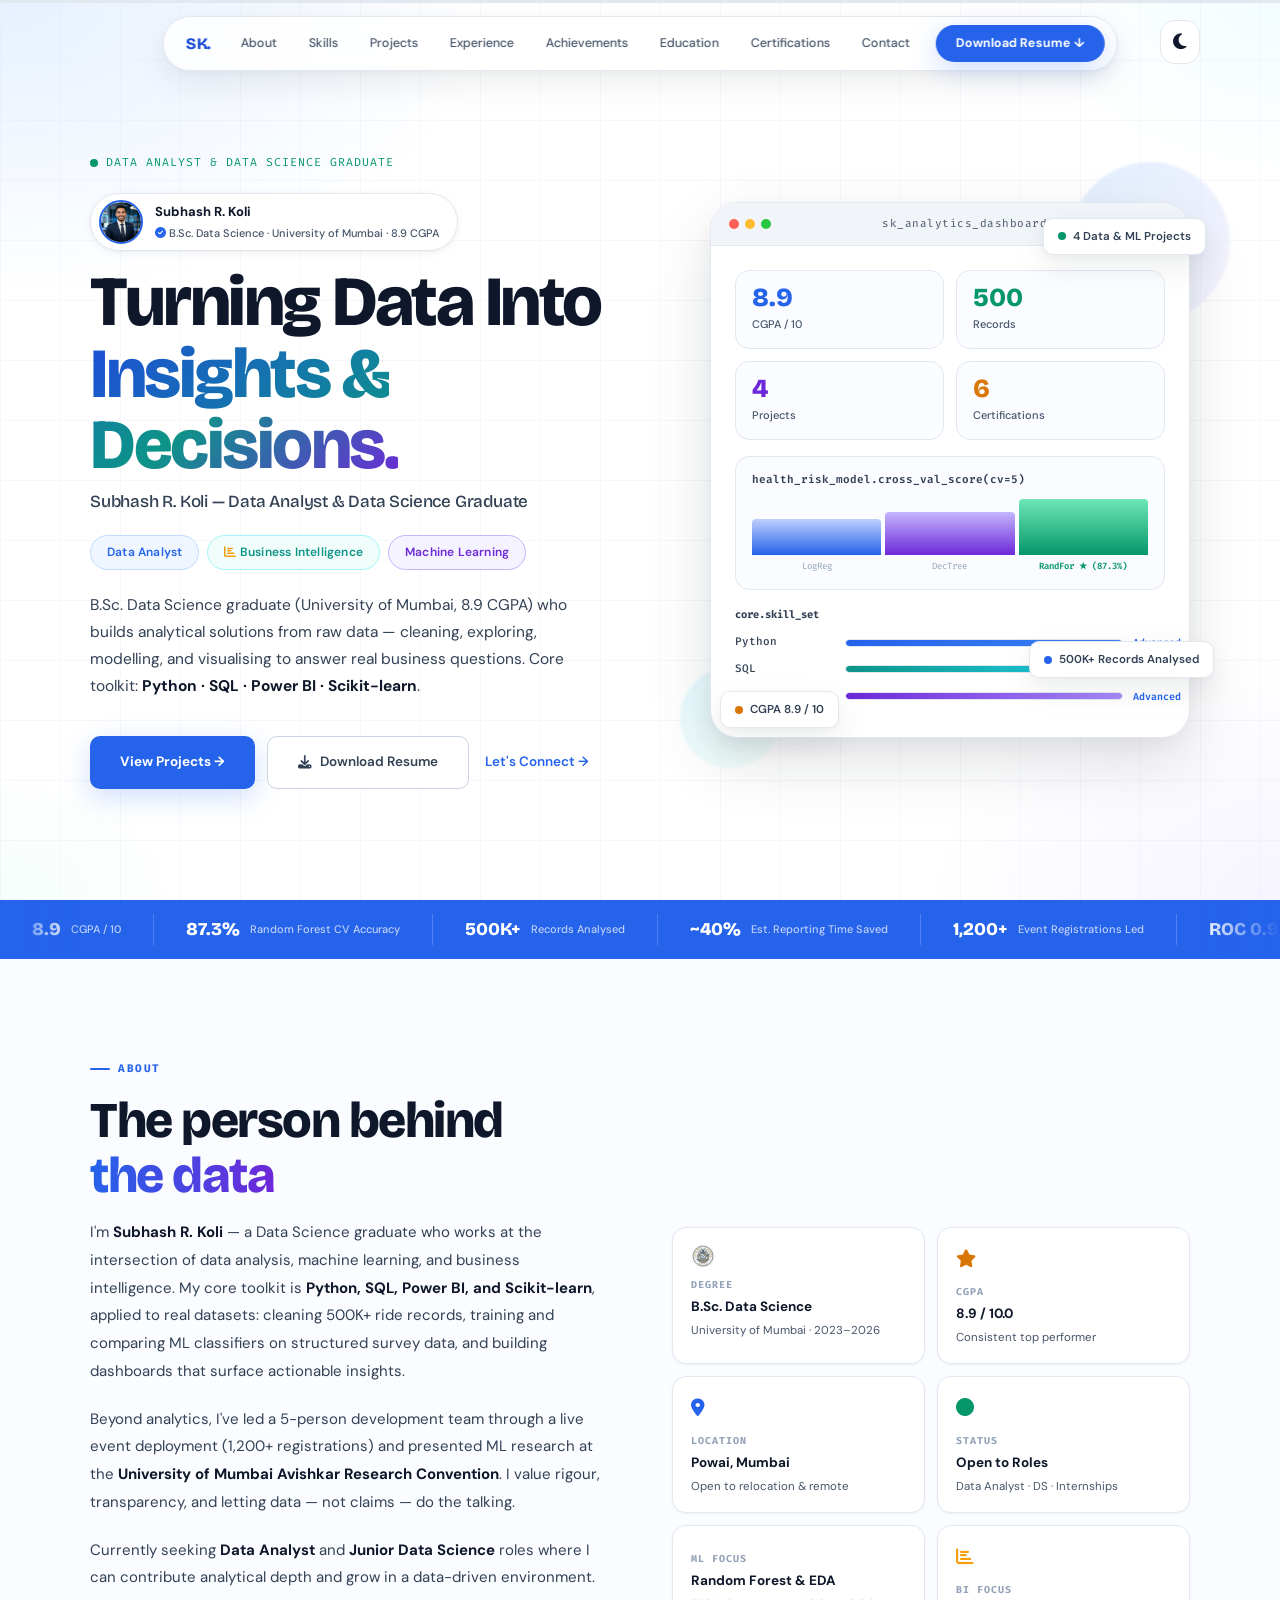
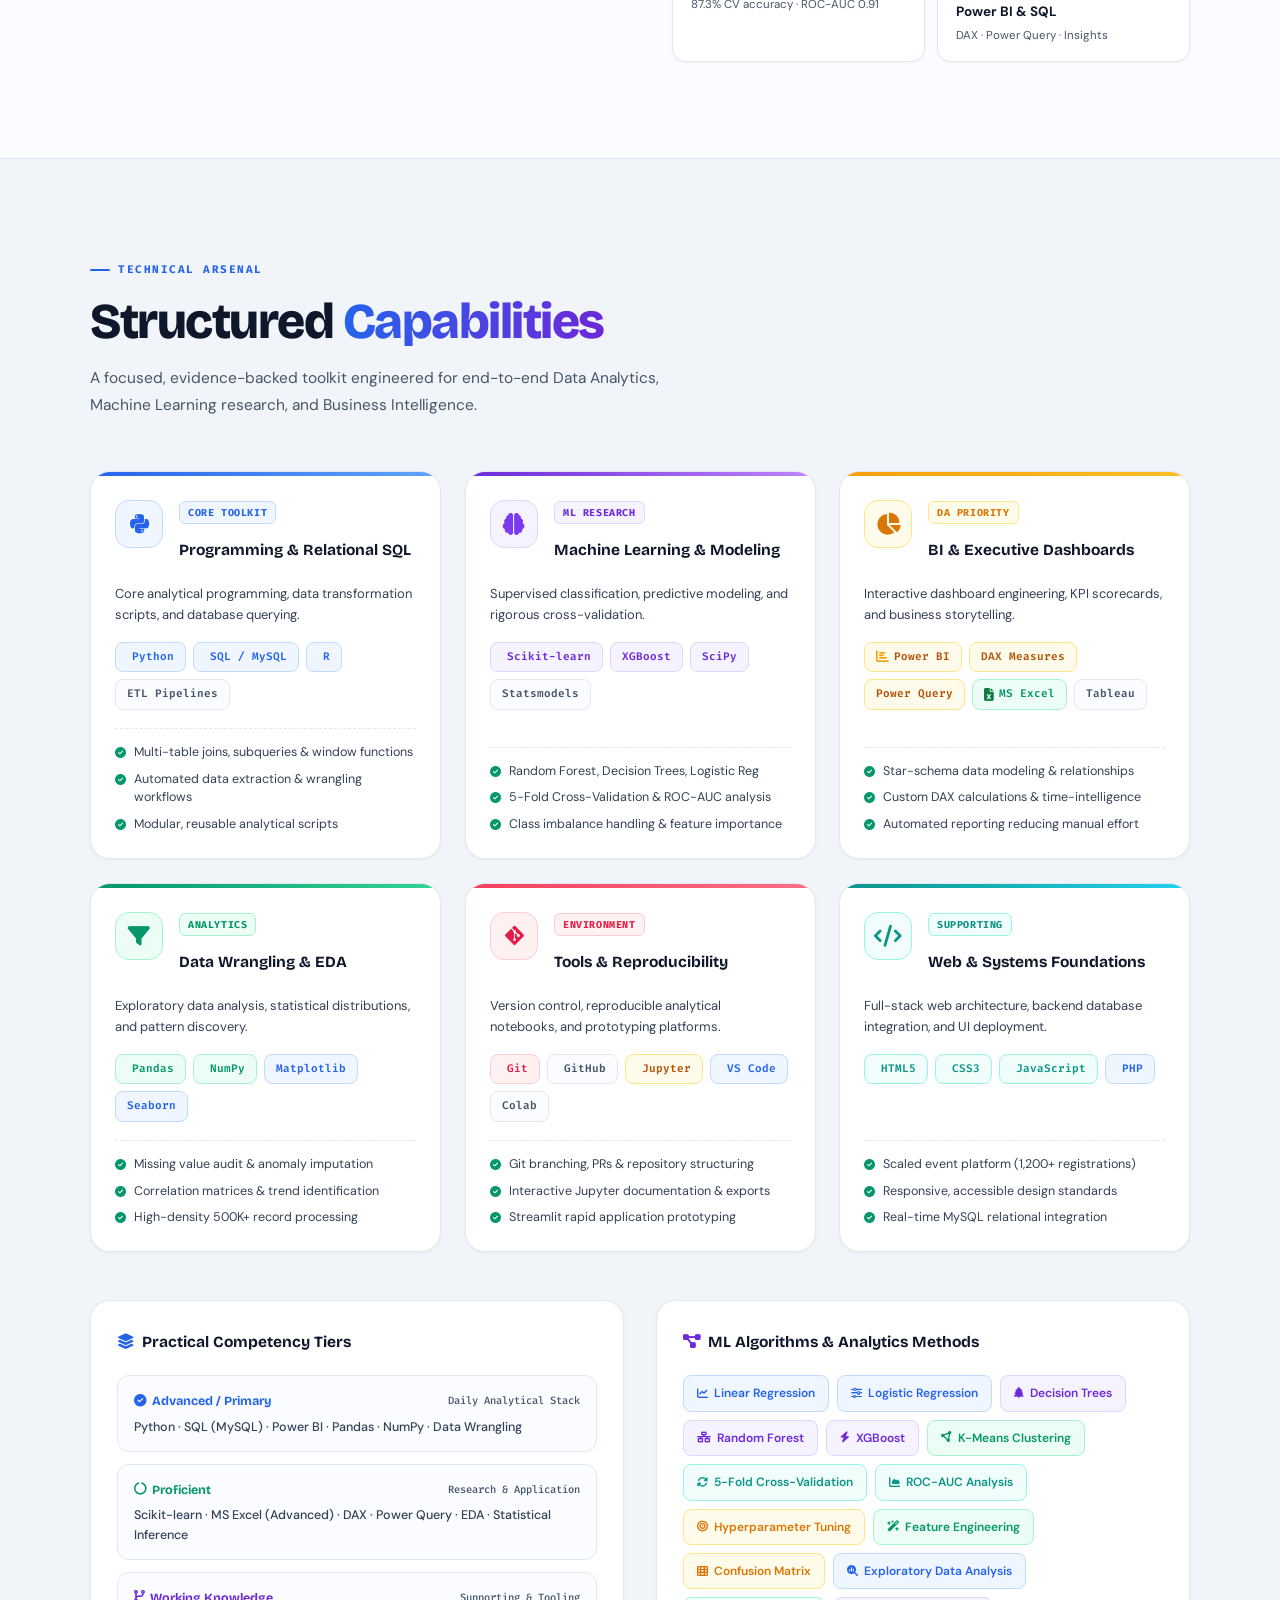
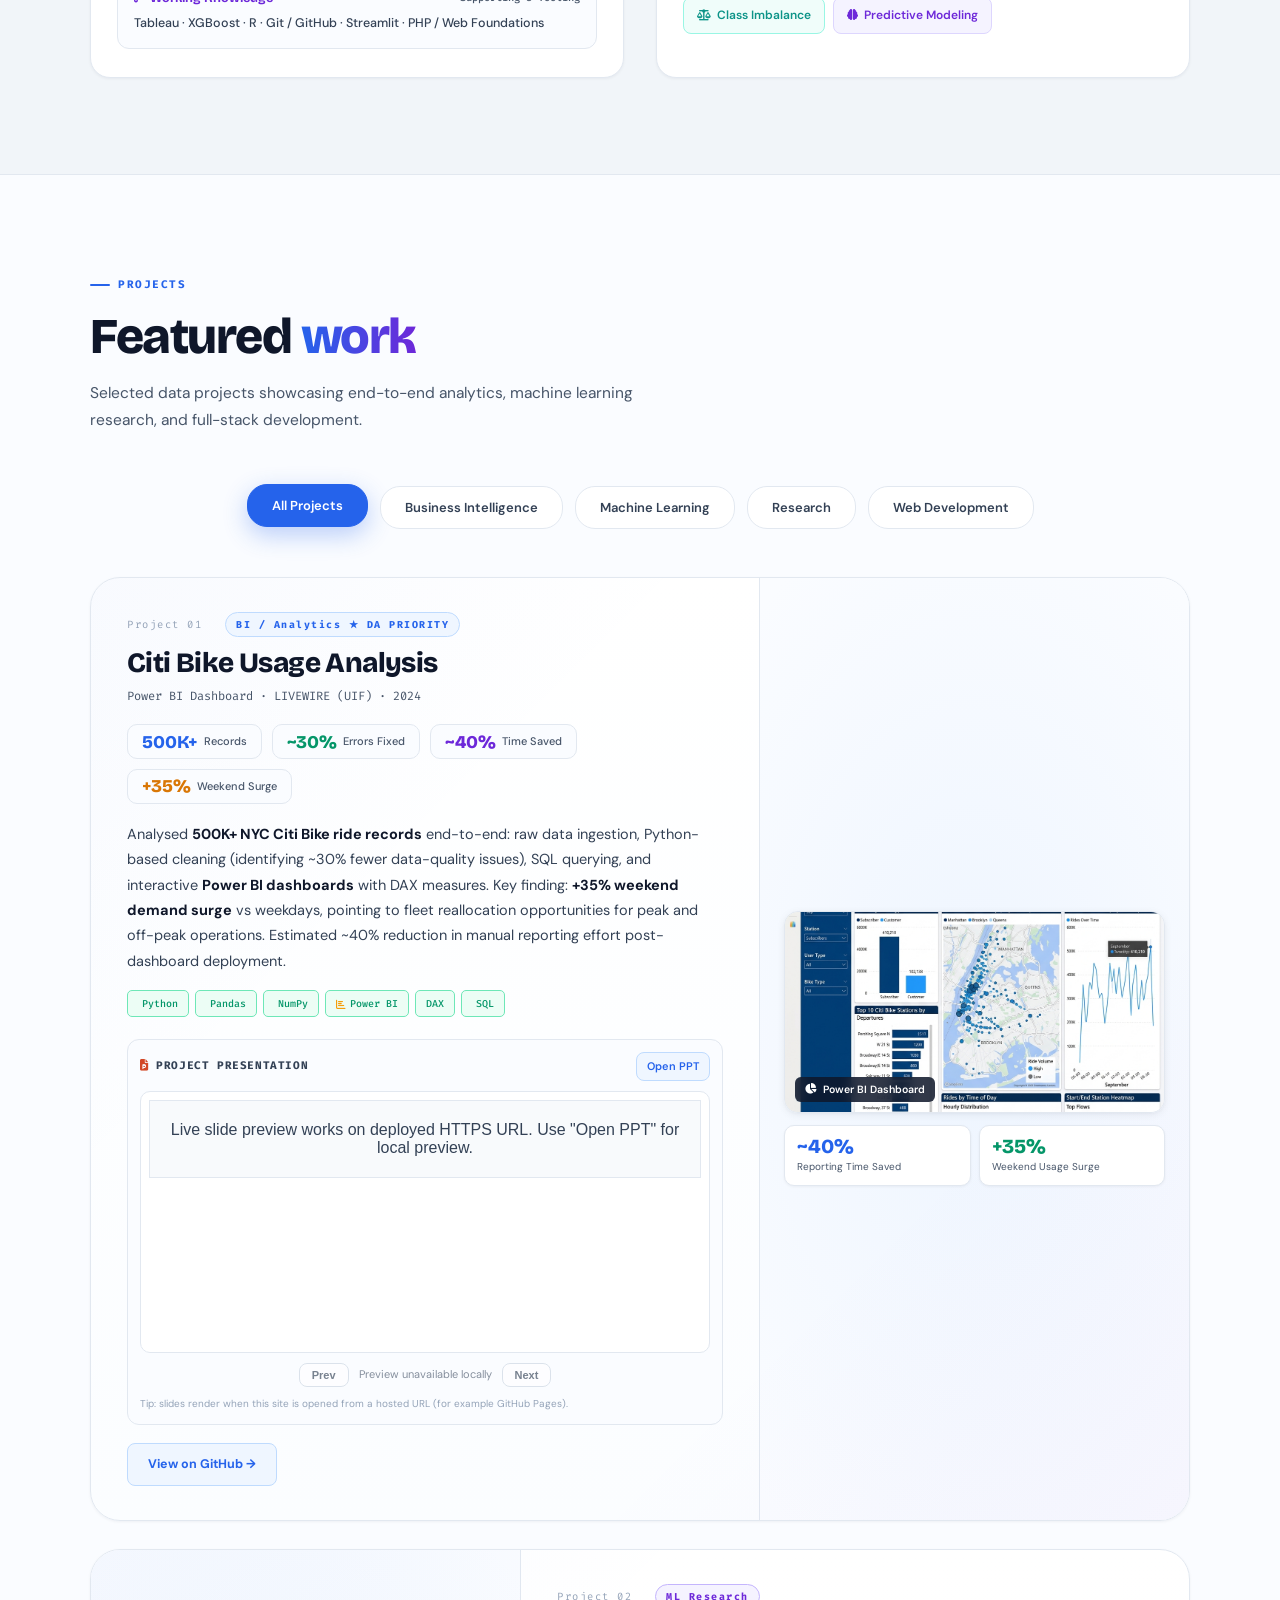
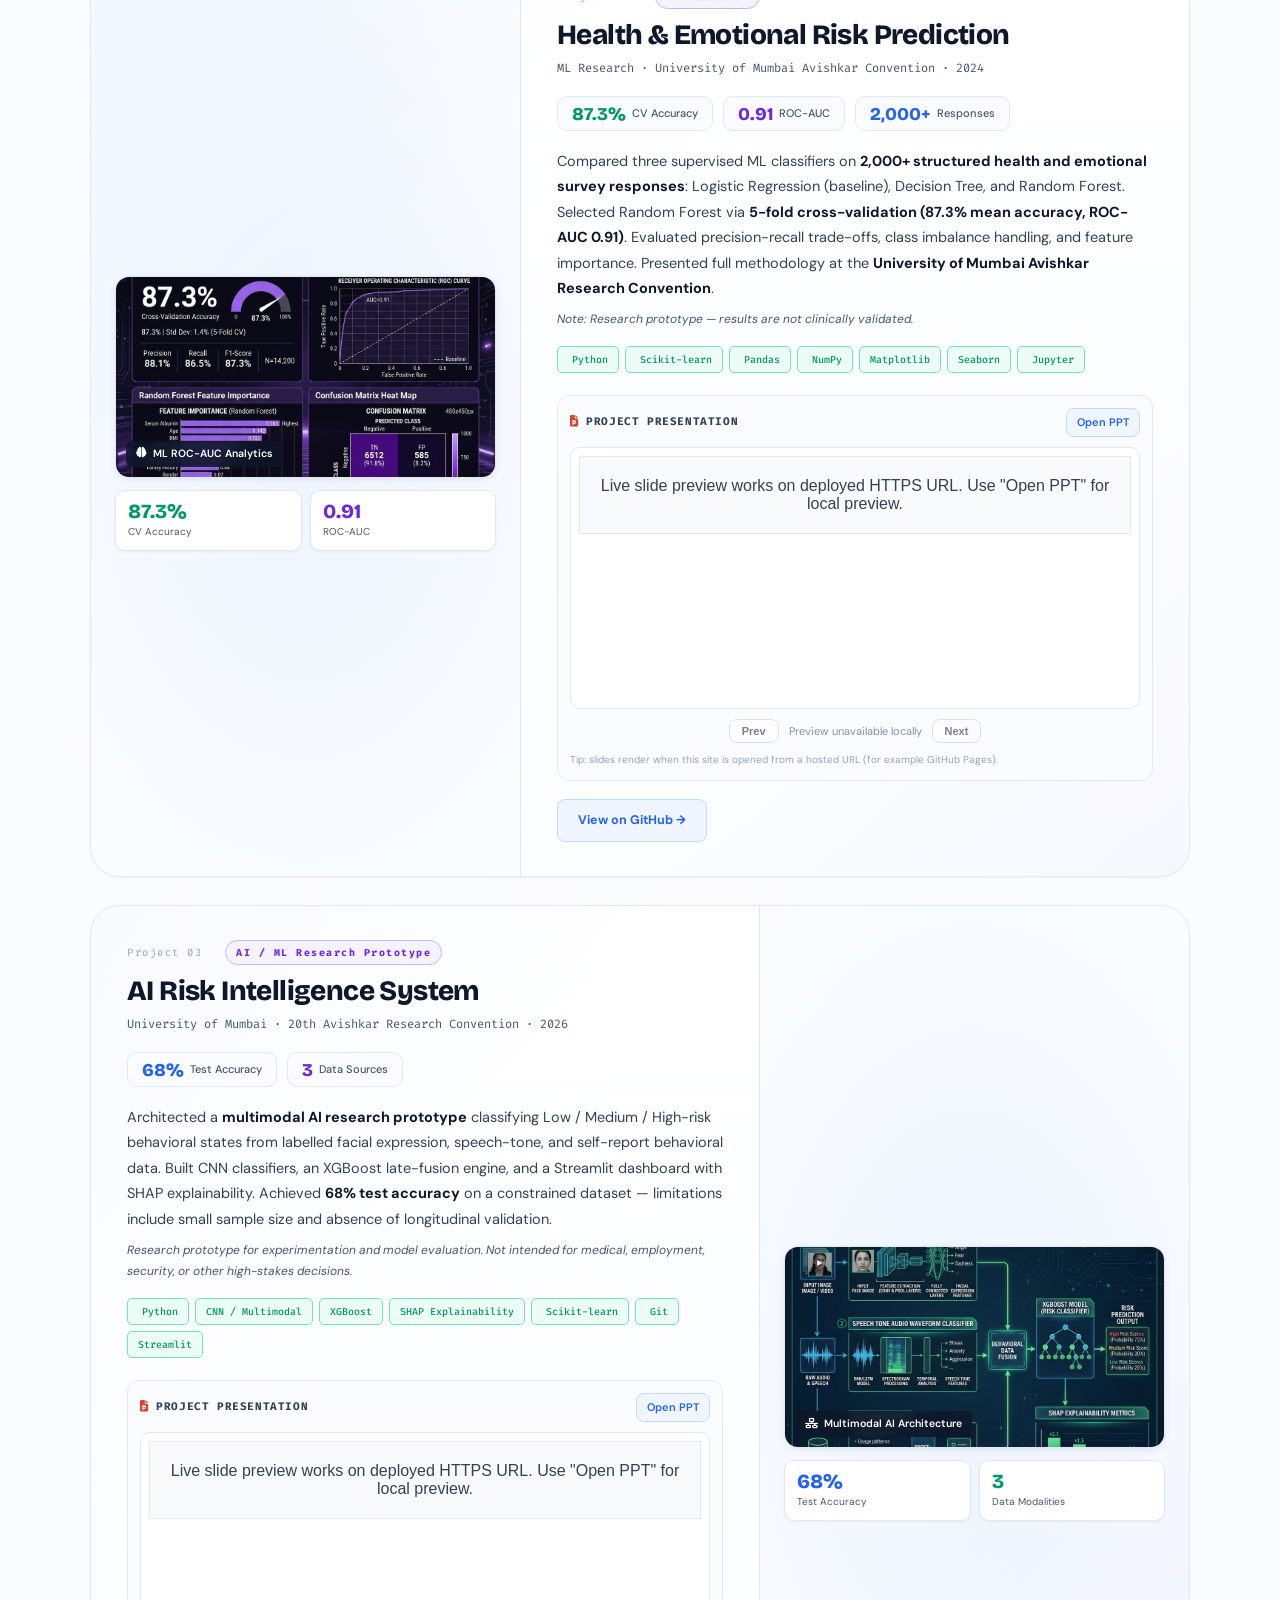
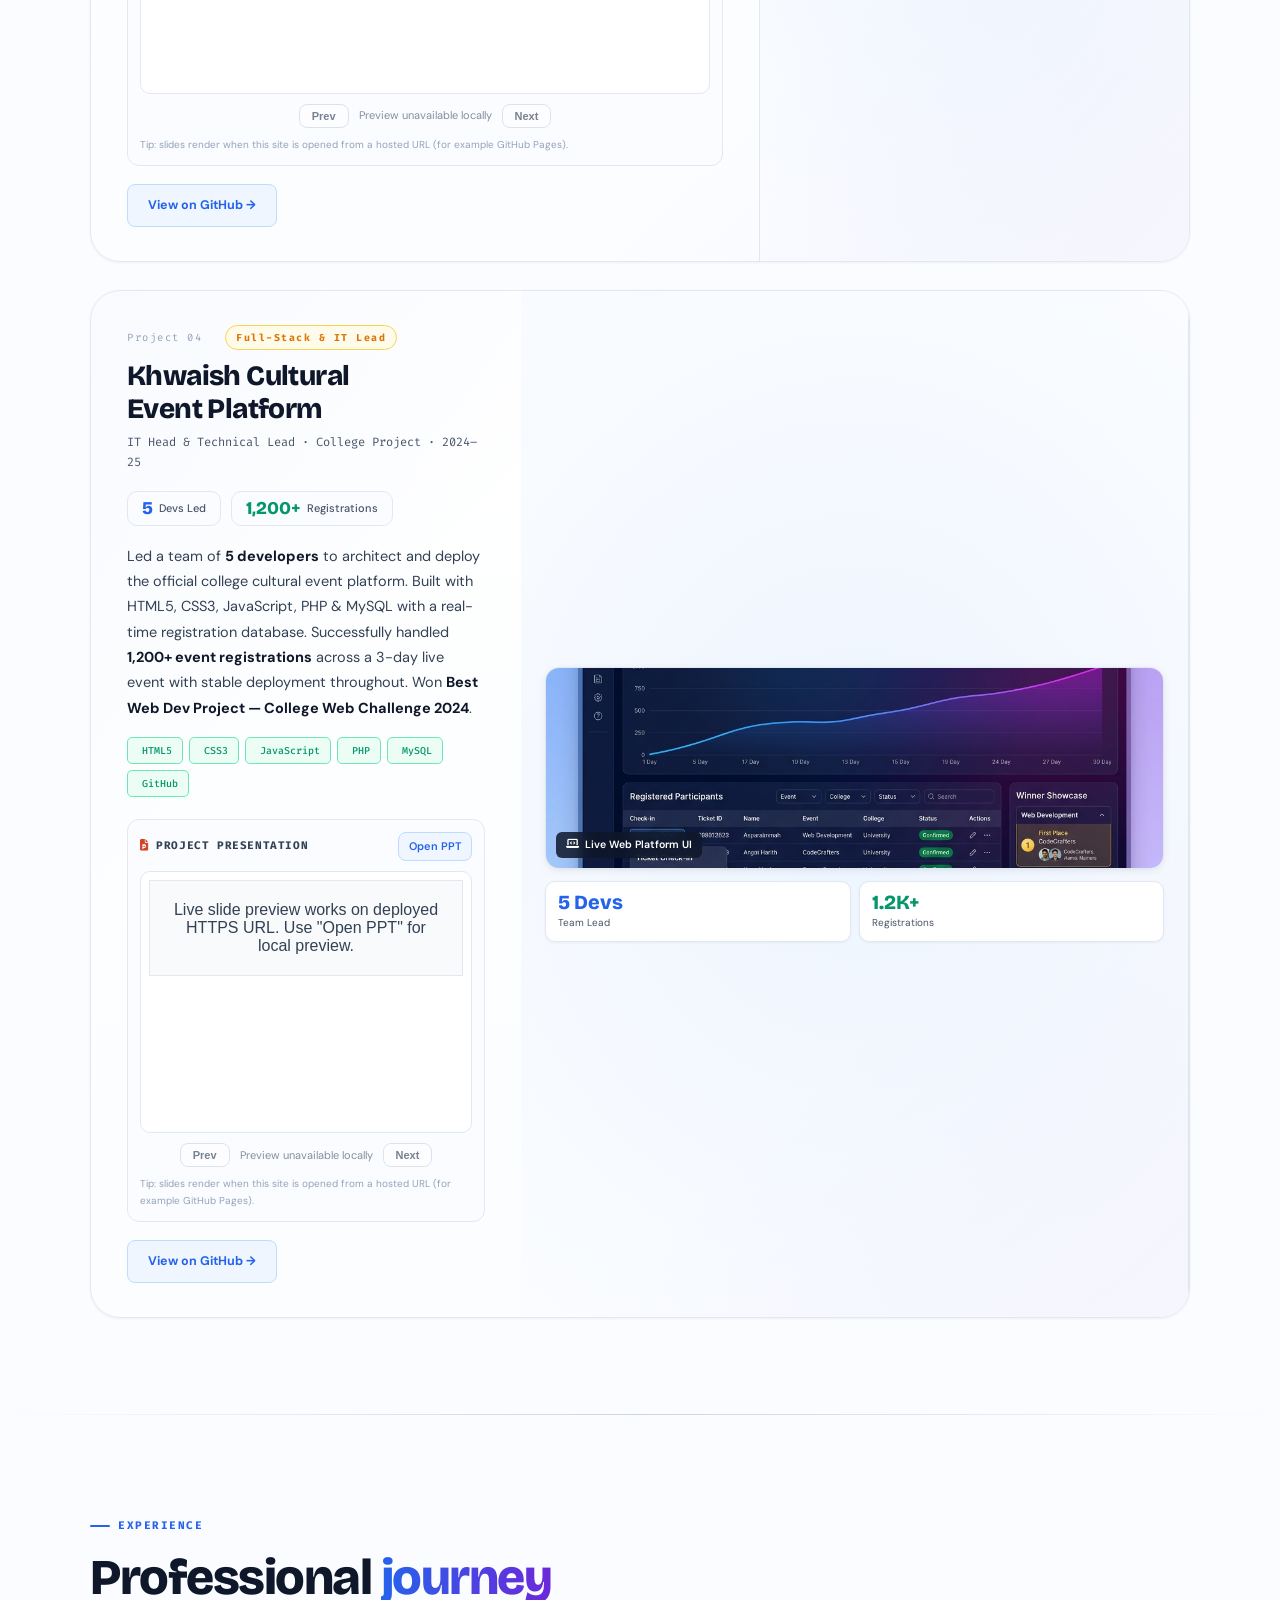
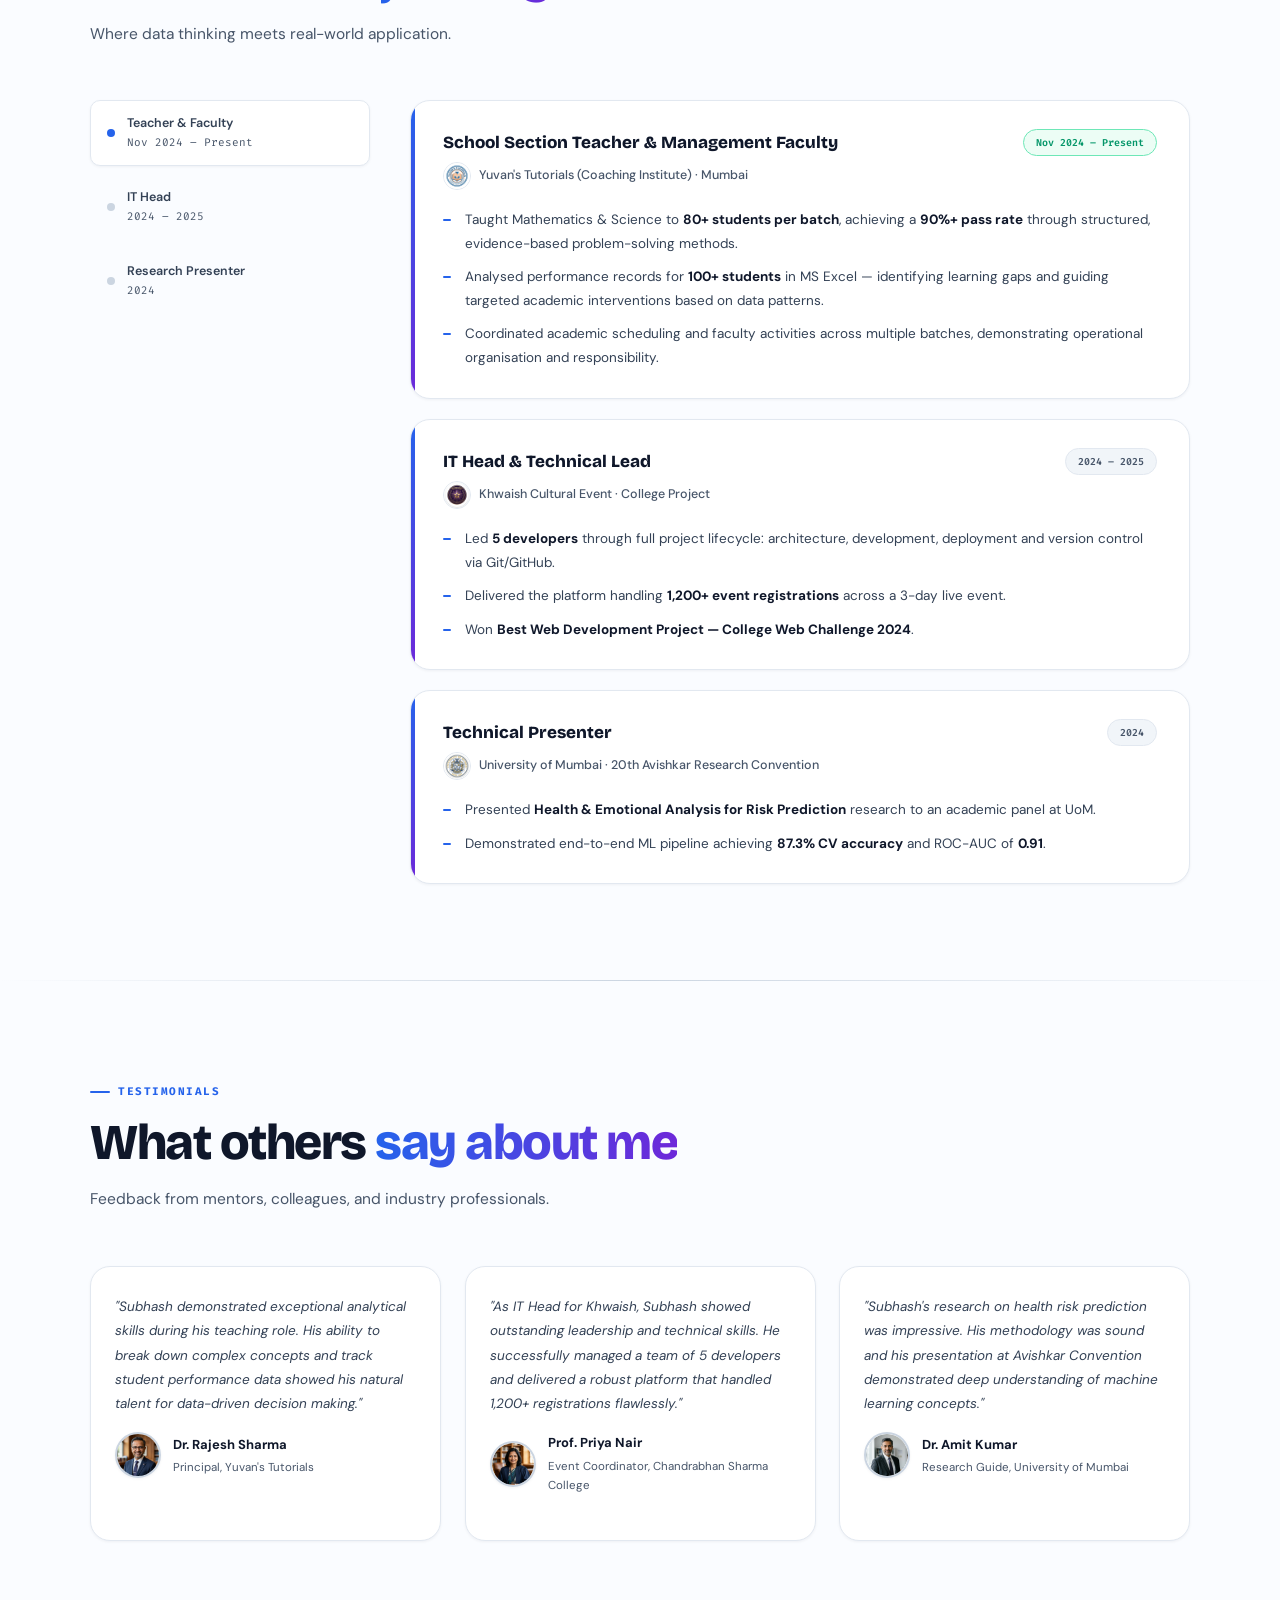
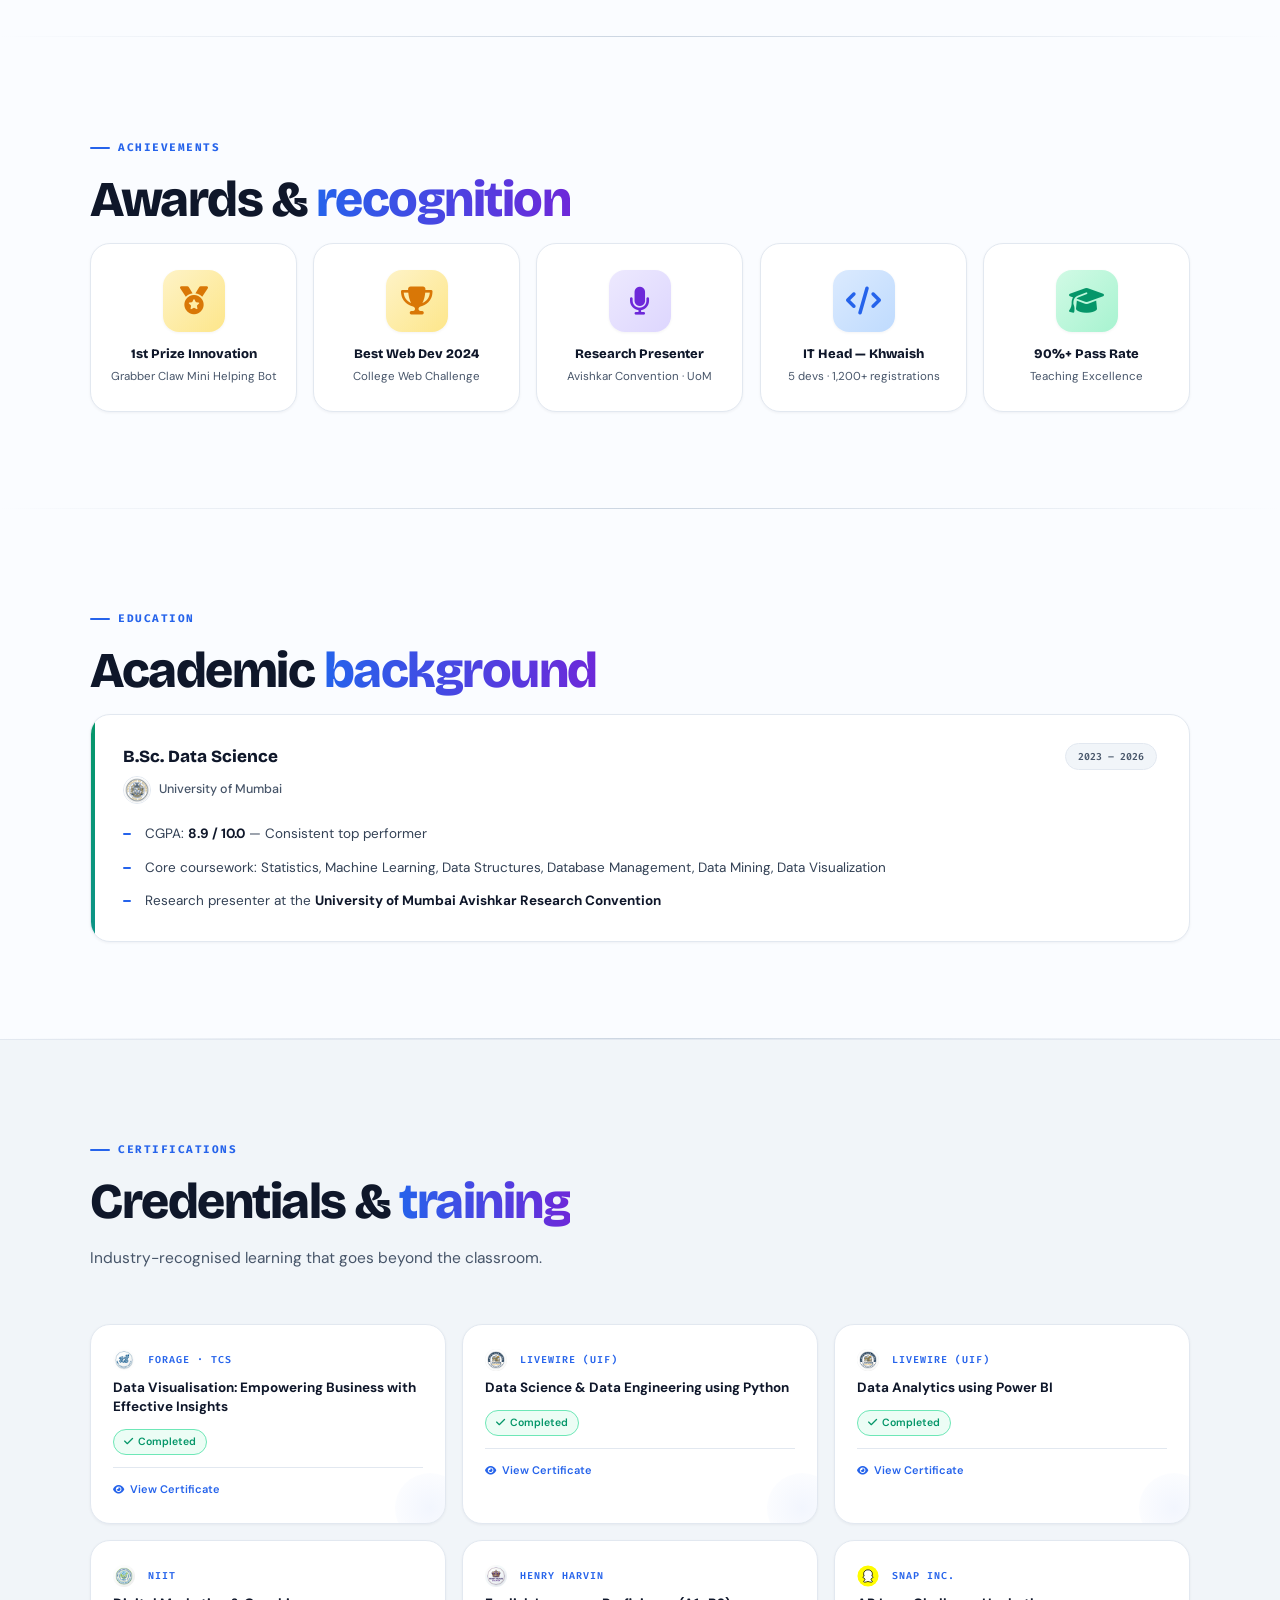
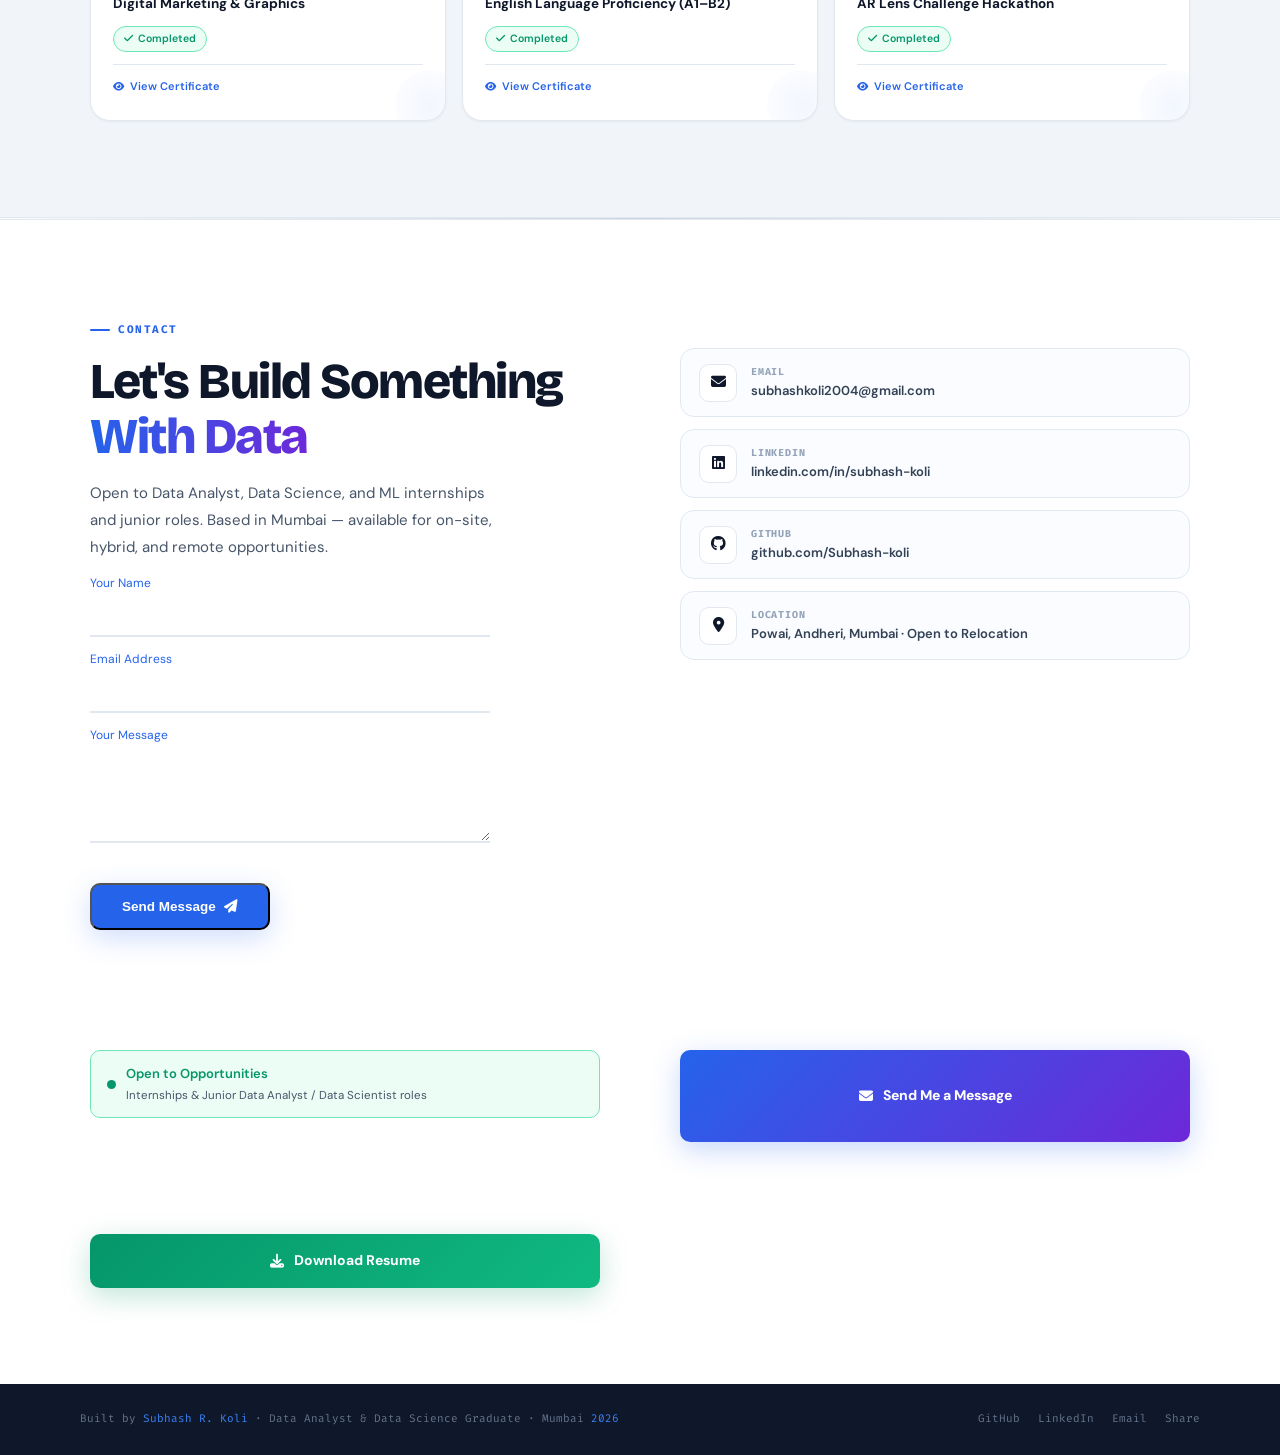
==== commit 6a0fc502: "fix(skills): ensure all card icons use crisp FontAwesome brand icons with explicit color styles and " ====
--- a/index.html
+++ b/index.html
@@ -271,7 +271,7 @@
         <div class="skill-card reveal d1" data-cat="programming">
             <div class="sk-header">
                 <div class="sk-icon-wrap c-blue">
-                    <i class="devicon-python-plain"></i>
+                    <i class="fab fa-python" style="color:#2563EB;"></i>
                 </div>
                 <div class="sk-head-info">
                     <div class="sk-badge sk-b-blue">Core Toolkit</div>
@@ -296,7 +296,7 @@
         <div class="skill-card reveal d2" data-cat="ml">
             <div class="sk-header">
                 <div class="sk-icon-wrap c-violet">
-                    <i class="fas fa-brain"></i>
+                    <i class="fas fa-brain" style="color:#7C3AED;"></i>
                 </div>
                 <div class="sk-head-info">
                     <div class="sk-badge sk-b-violet">ML Research</div>
@@ -321,7 +321,7 @@
         <div class="skill-card reveal d3" data-cat="bi">
             <div class="sk-header">
                 <div class="sk-icon-wrap c-amber">
-                    <i class="fas fa-chart-pie"></i>
+                    <i class="fas fa-chart-pie" style="color:#D97706;"></i>
                 </div>
                 <div class="sk-head-info">
                     <div class="sk-badge sk-b-amber">DA Priority</div>
@@ -347,7 +347,7 @@
         <div class="skill-card reveal d1" data-cat="eda">
             <div class="sk-header">
                 <div class="sk-icon-wrap c-green">
-                    <i class="devicon-pandas-plain"></i>
+                    <i class="fas fa-filter" style="color:#059669;"></i>
                 </div>
                 <div class="sk-head-info">
                     <div class="sk-badge sk-b-green">Analytics</div>
@@ -372,7 +372,7 @@
         <div class="skill-card reveal d2" data-cat="tools">
             <div class="sk-header">
                 <div class="sk-icon-wrap c-rose">
-                    <i class="devicon-git-plain"></i>
+                    <i class="fab fa-git-alt" style="color:#E11D48;"></i>
                 </div>
                 <div class="sk-head-info">
                     <div class="sk-badge sk-b-rose">Environment</div>
@@ -398,7 +398,7 @@
         <div class="skill-card reveal d3" data-cat="web">
             <div class="sk-header">
                 <div class="sk-icon-wrap c-teal">
-                    <i class="fas fa-code"></i>
+                    <i class="fas fa-code" style="color:#0D9488;"></i>
                 </div>
                 <div class="sk-head-info">
                     <div class="sk-badge sk-b-teal">Supporting</div>
--- a/styles.css
+++ b/styles.css
@@ -781,11 +781,14 @@
 
 .sk-title {
   font-family: var(--font-display);
-  font-size: 16px;
+  font-size: 15.5px;
   font-weight: 700;
   color: var(--text);
   line-height: 1.3;
   margin: 0;
+  min-height: 40px;
+  display: flex;
+  align-items: center;
 }
 
 .sk-desc {
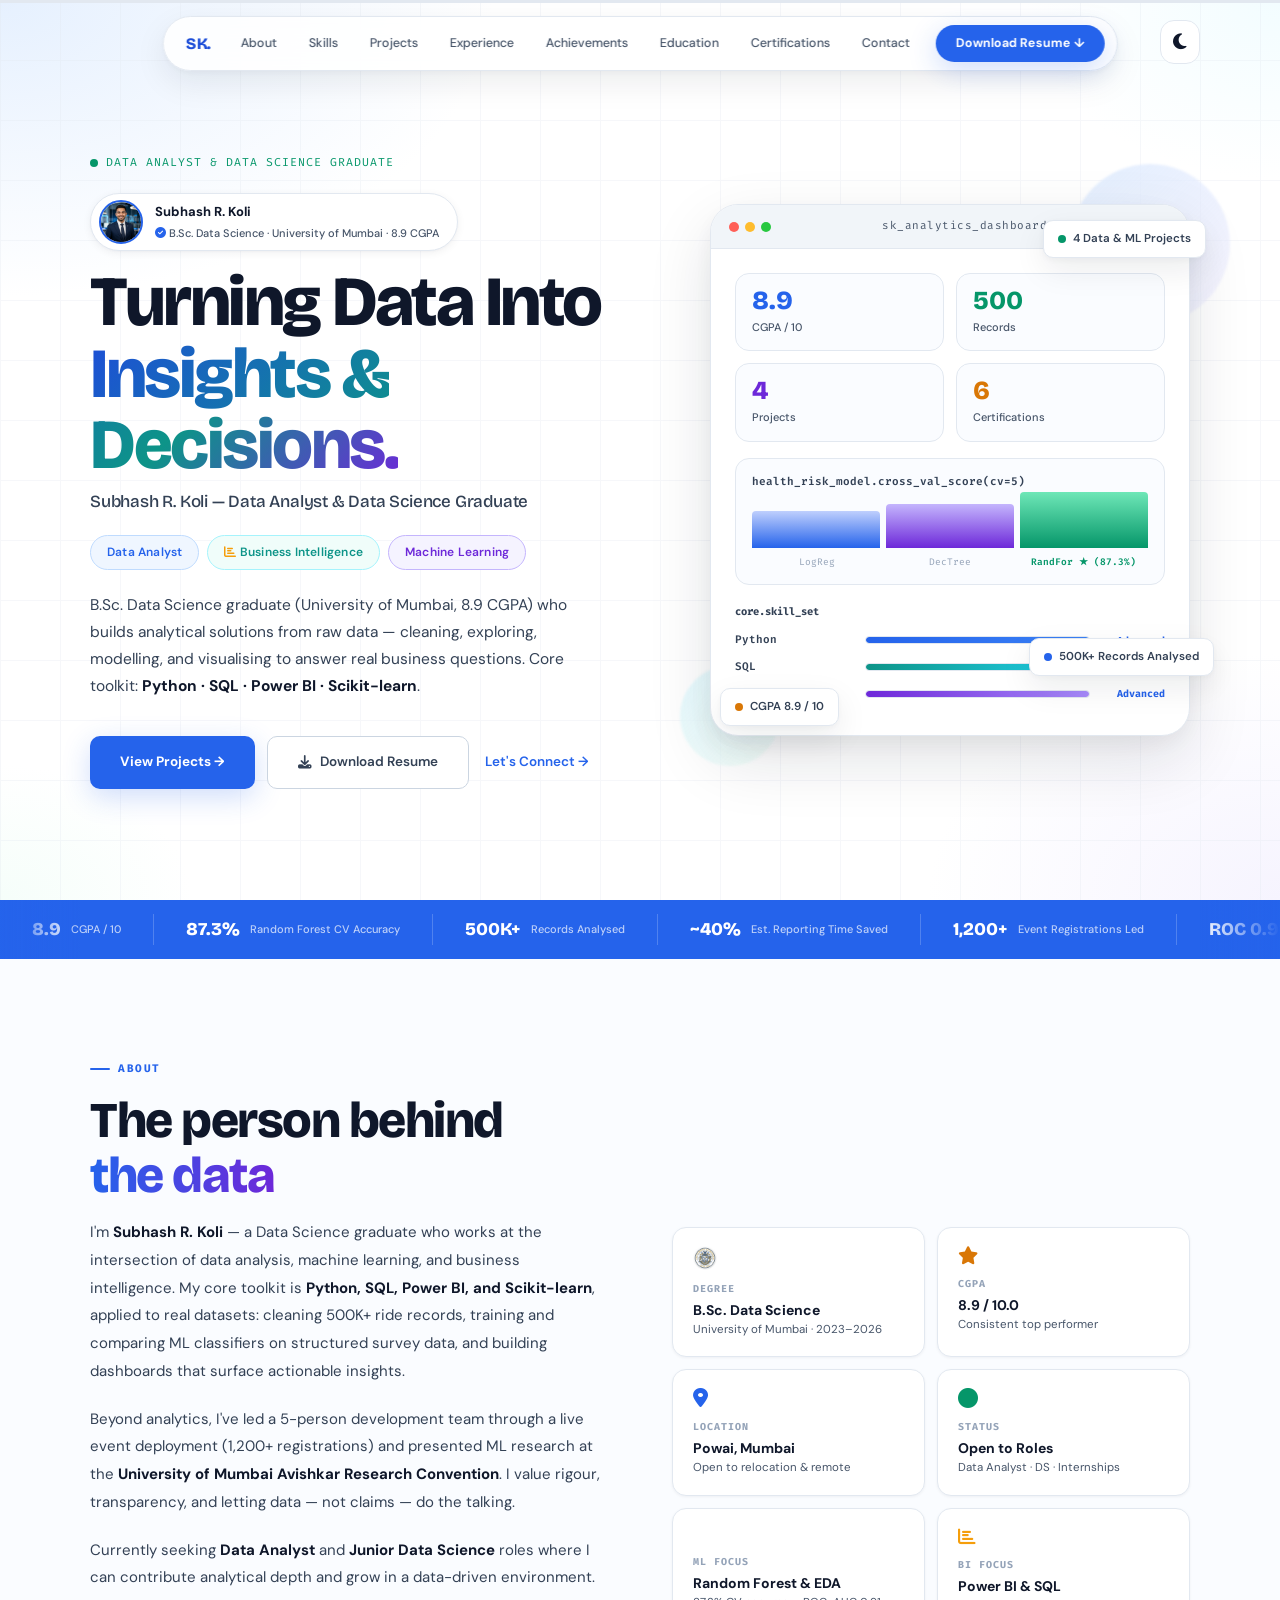
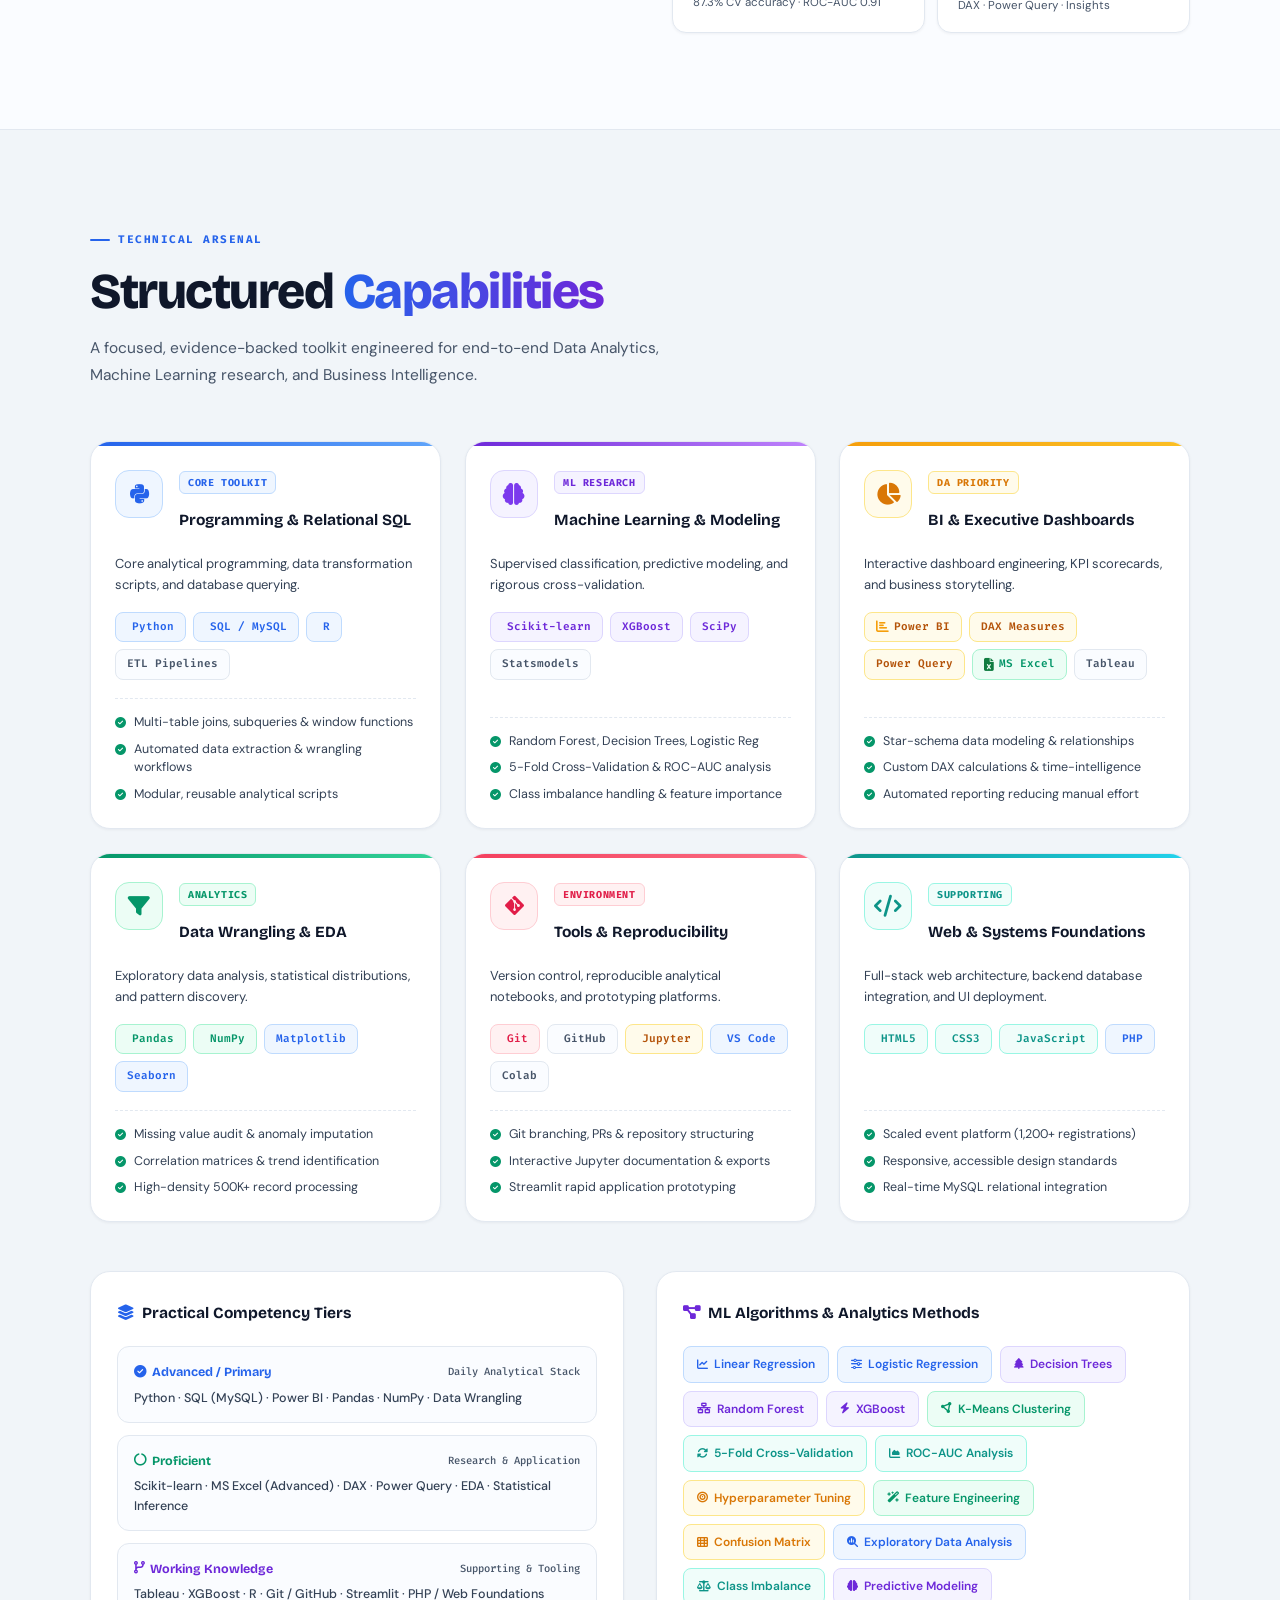
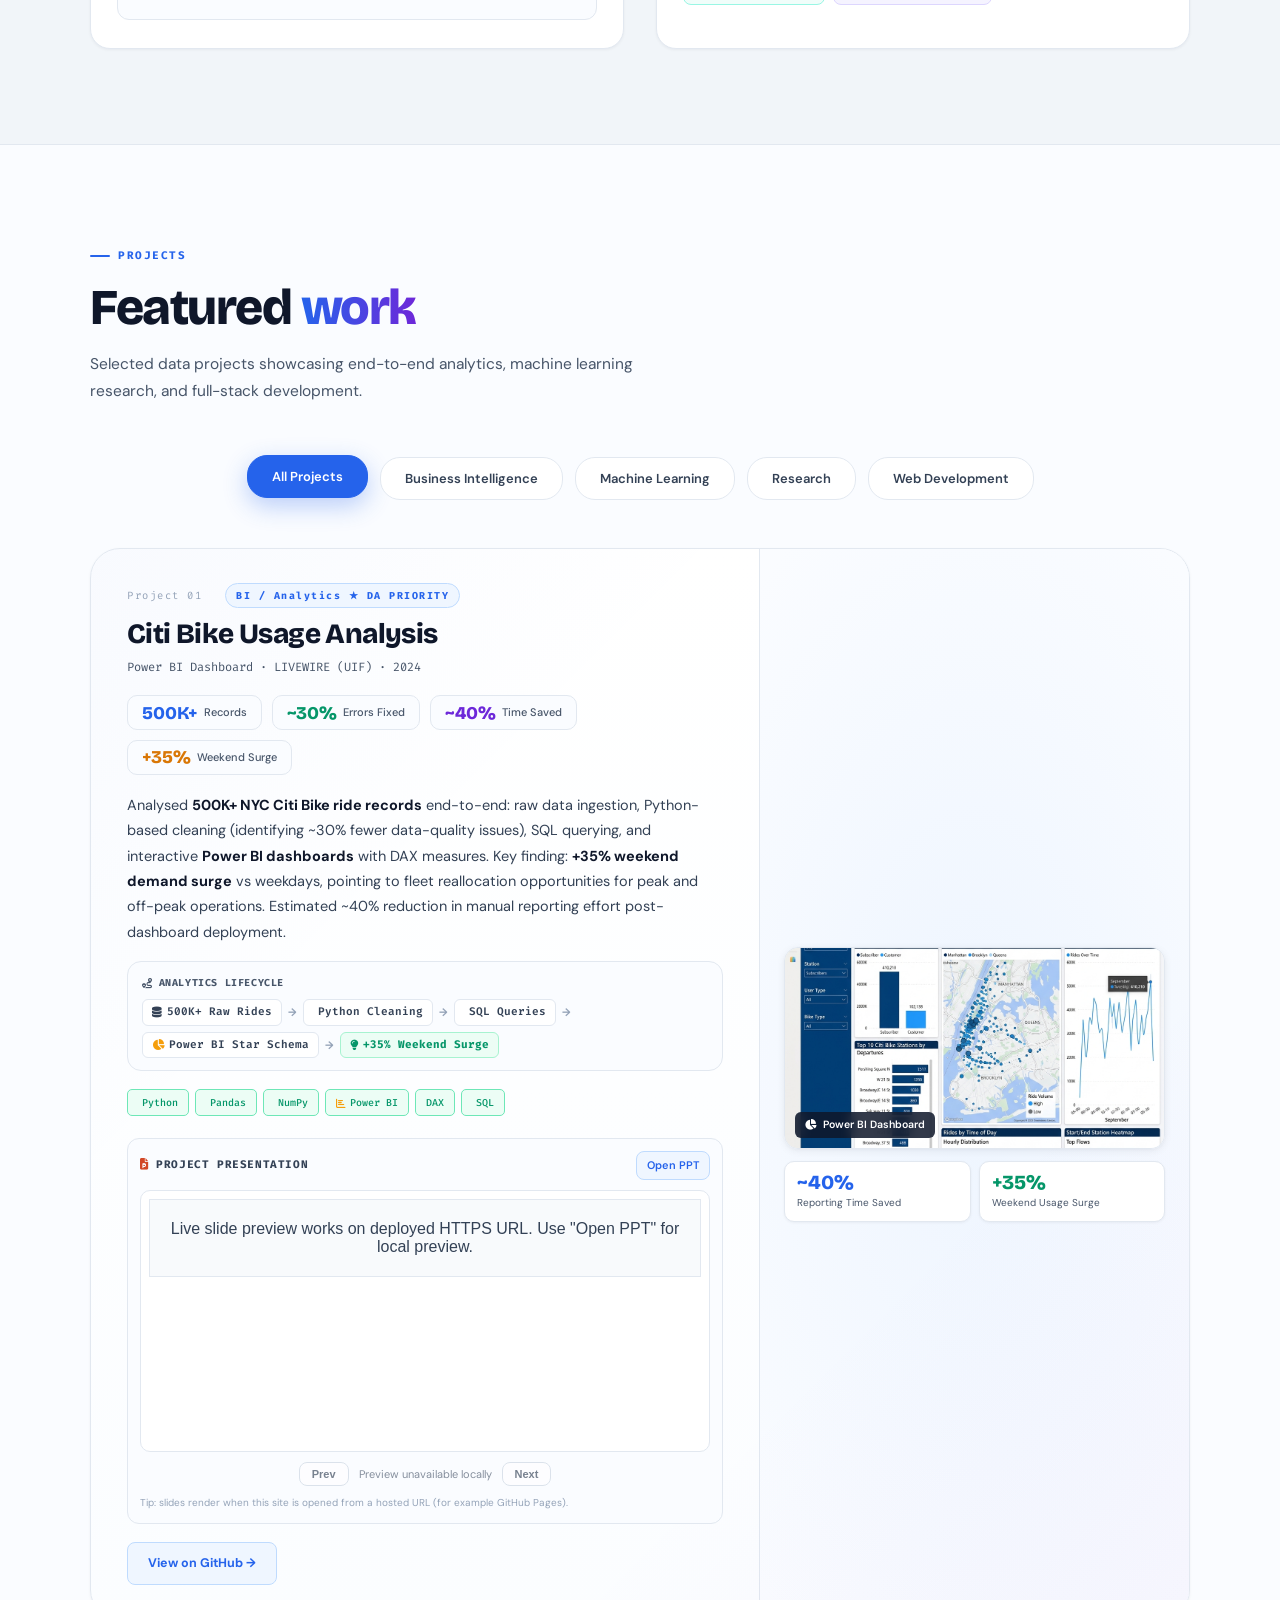
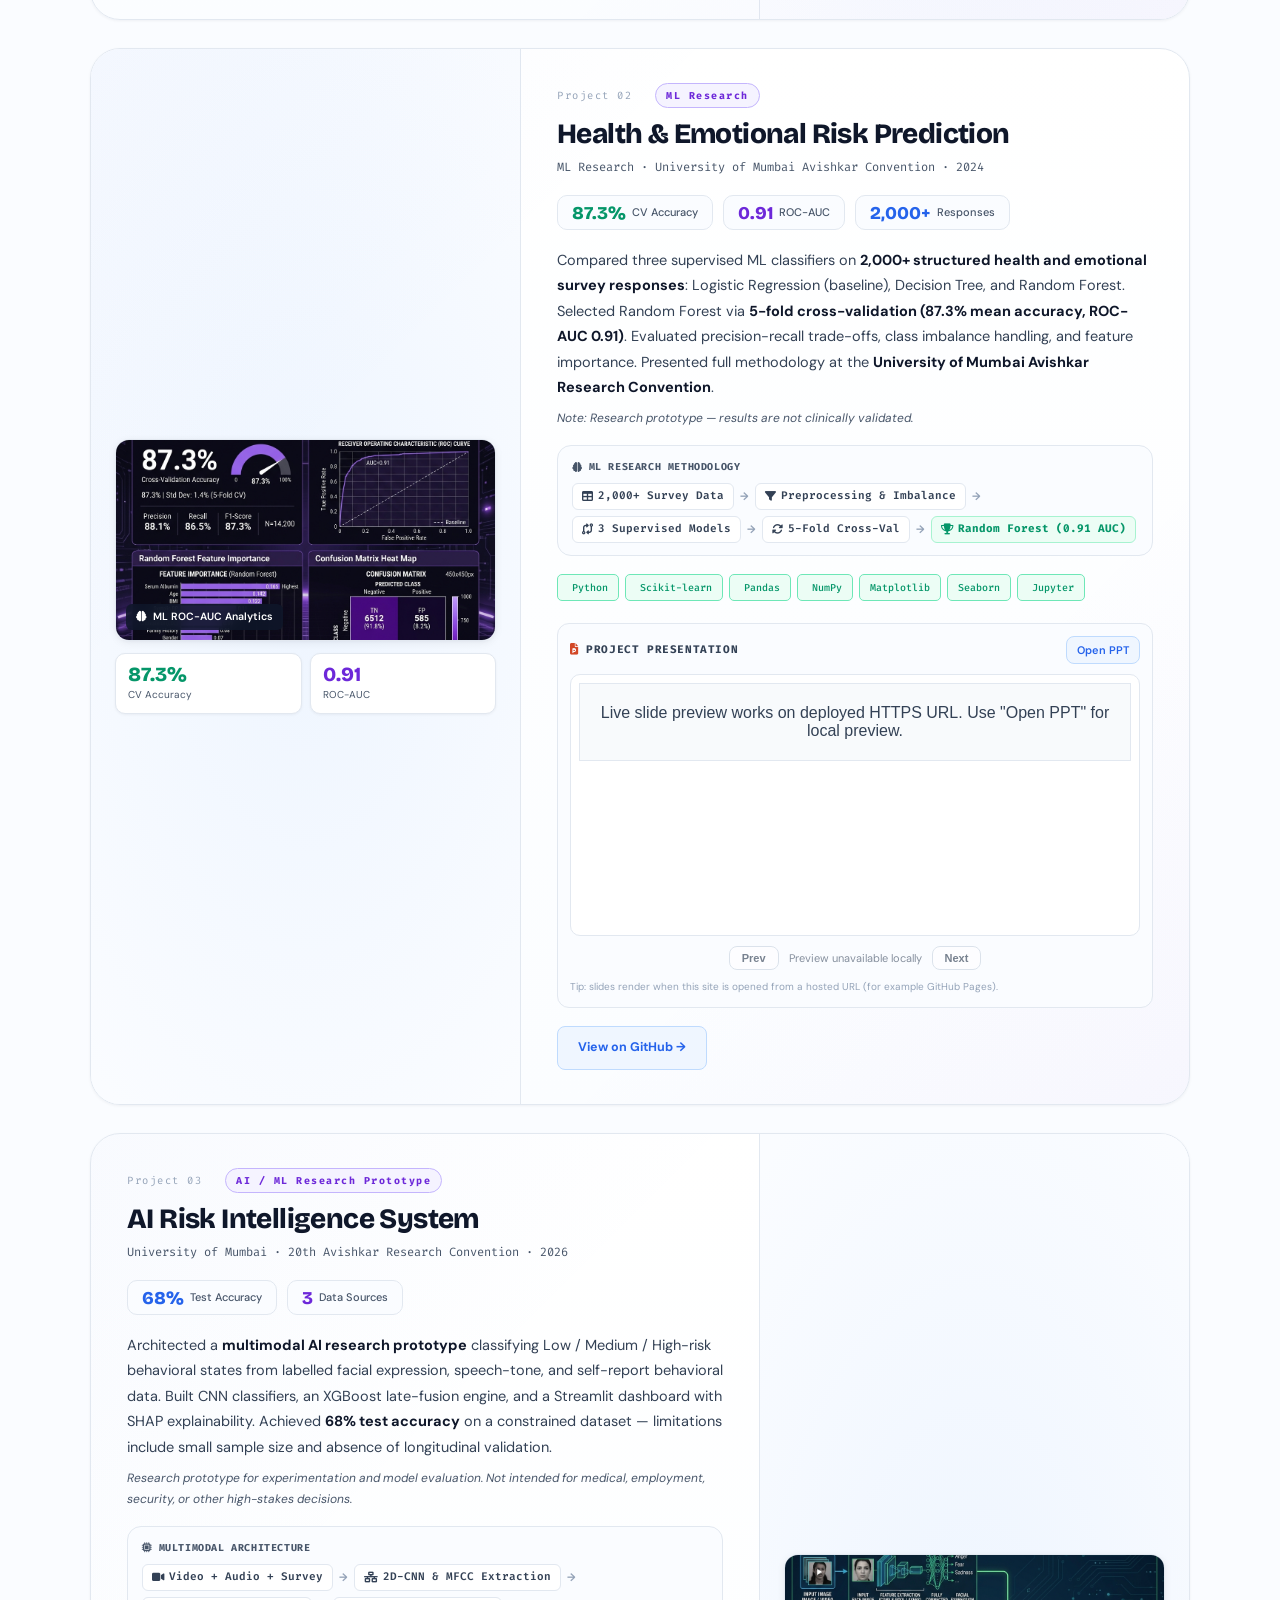
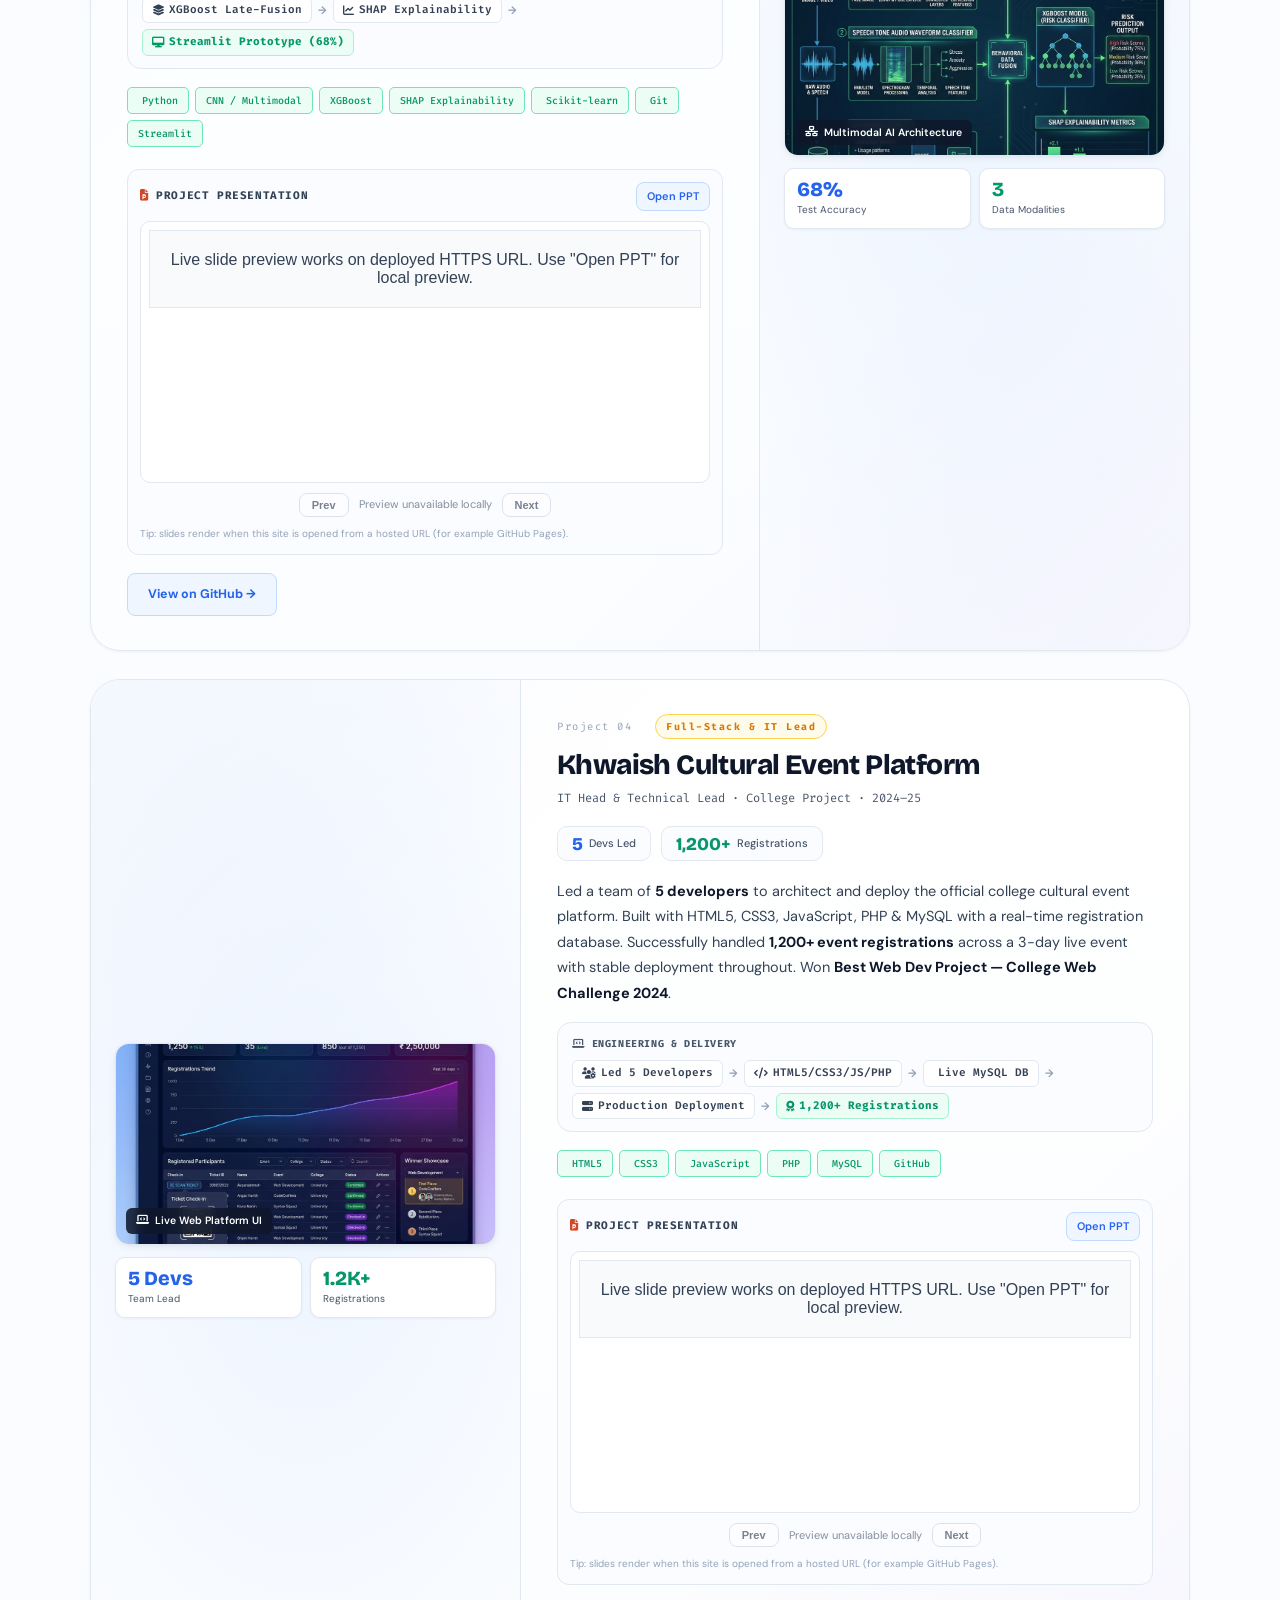
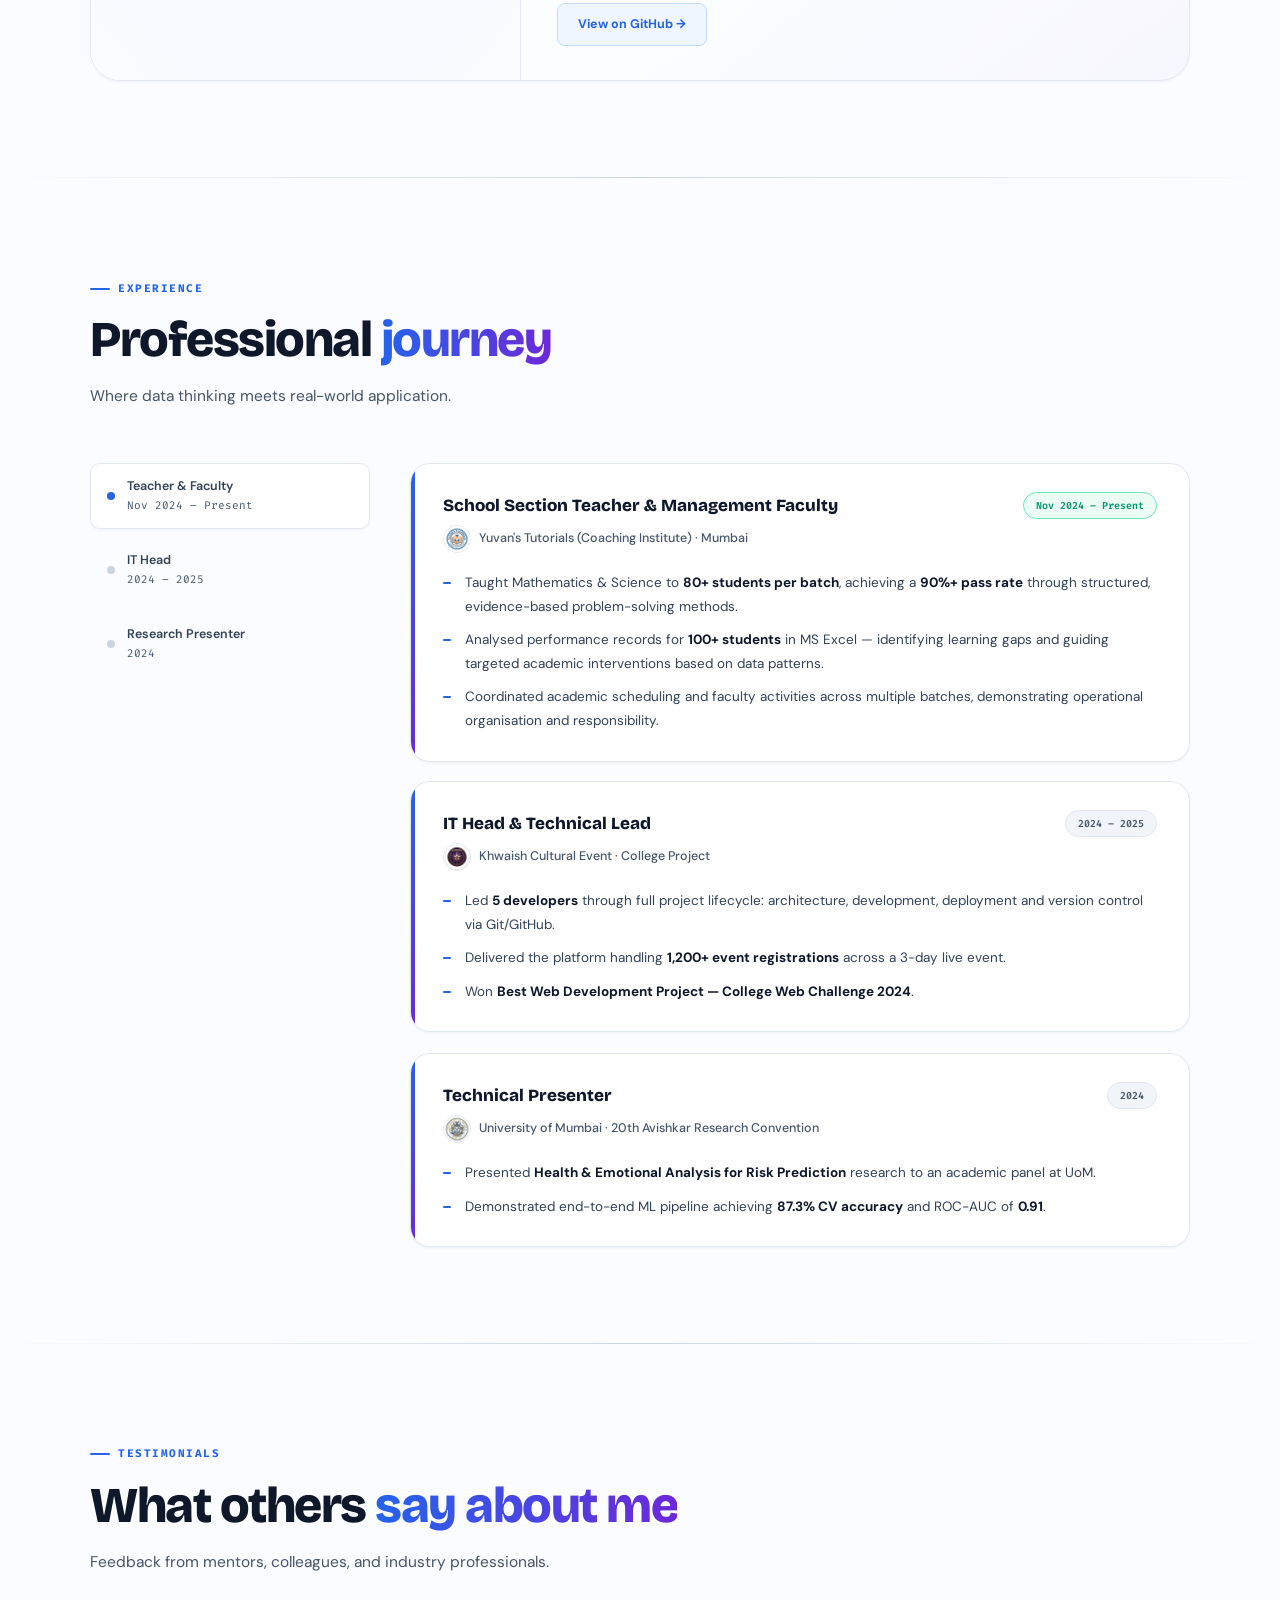
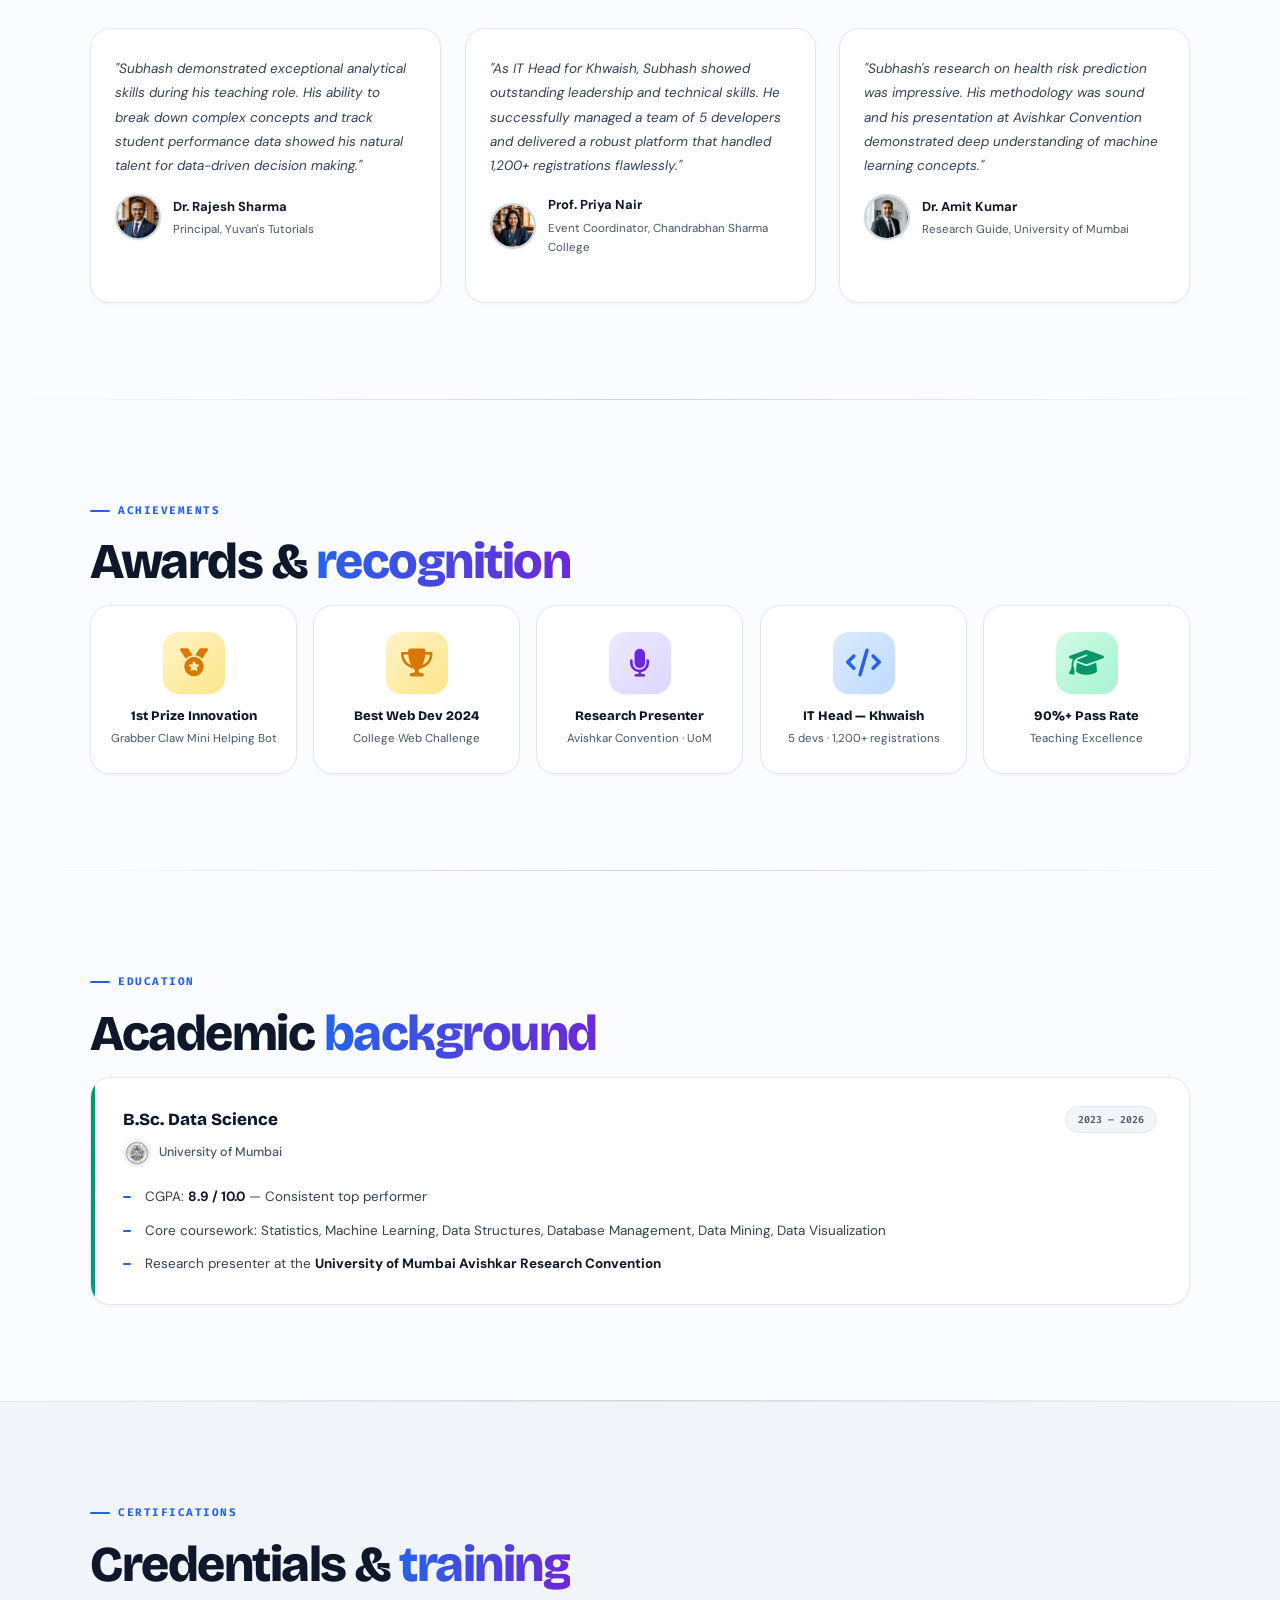
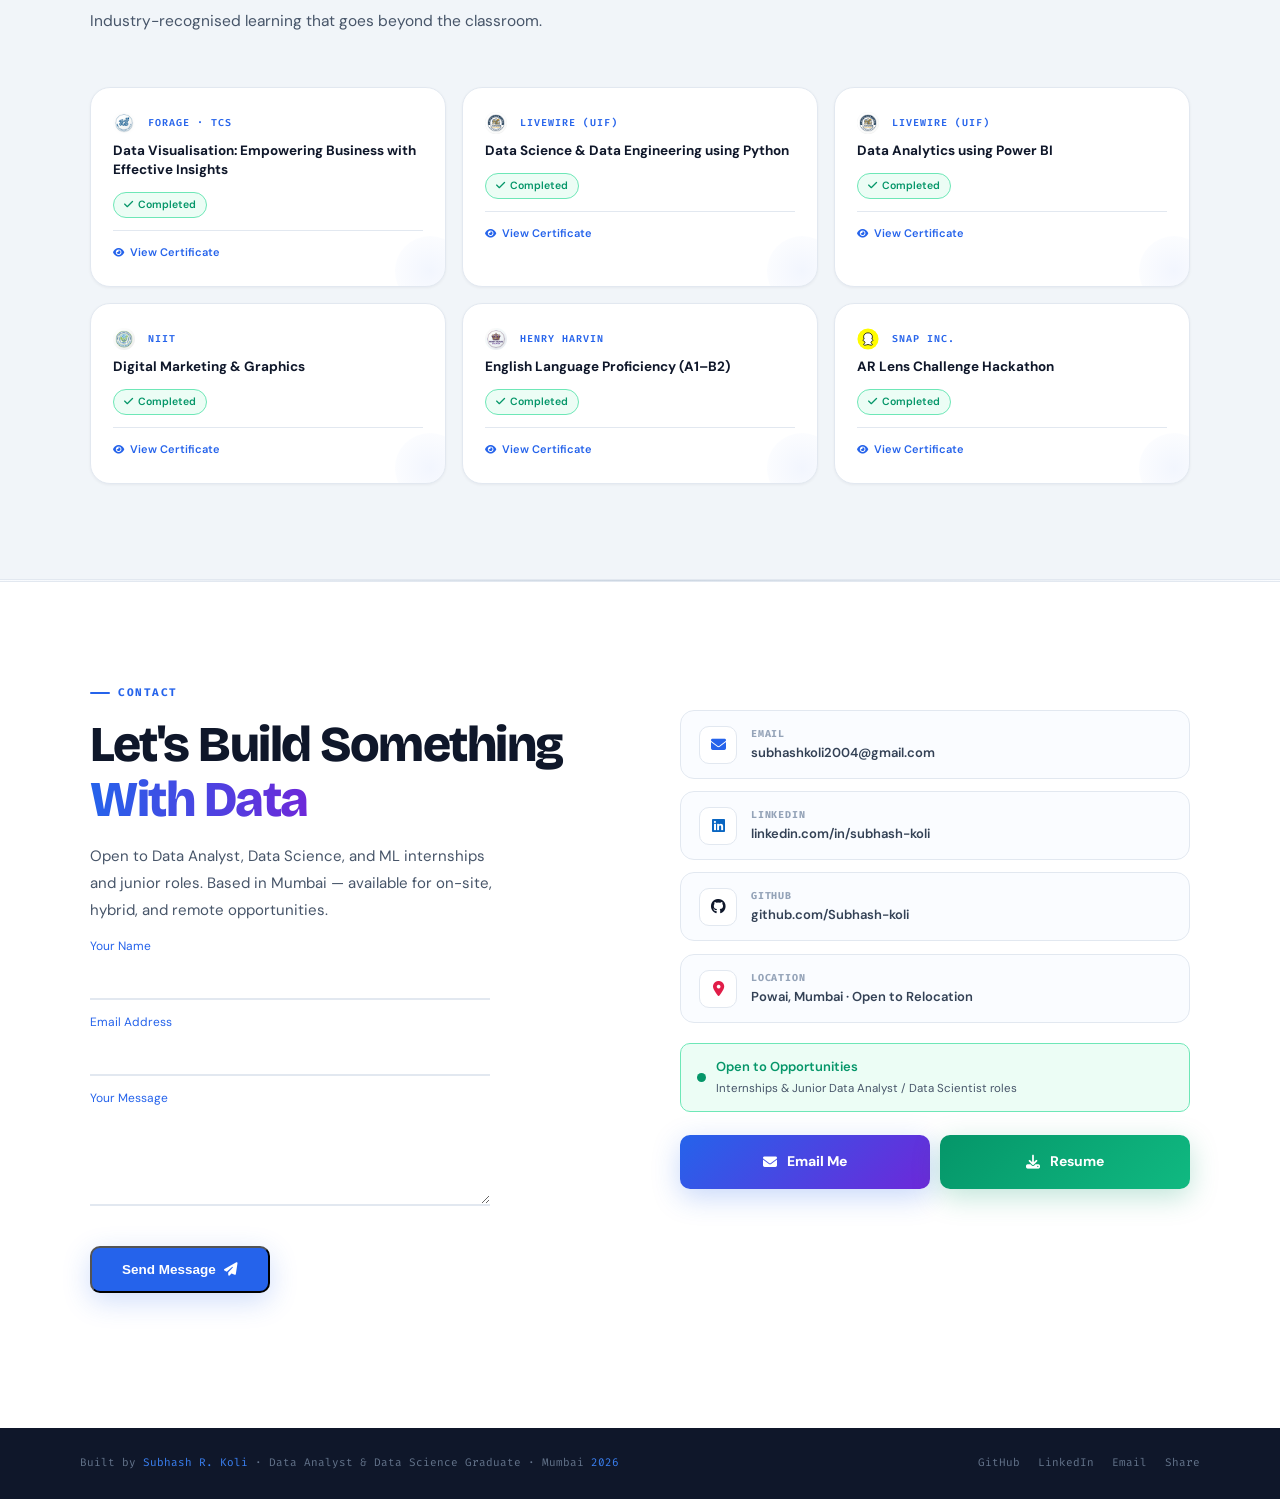
==== commit 07546c39: "feat: visual pipeline workflows for all 4 projects, upgraded hero dashboard telemetry, polished cred" ====
--- a/index.html
+++ b/index.html
@@ -500,6 +500,23 @@
                     <div class="pj-metric"><span class="pj-m-val a">+35%</span><span class="pj-m-label">Weekend Surge</span></div>
                 </div>
                 <p class="pj-desc">Analysed <strong>500K+ NYC Citi Bike ride records</strong> end-to-end: raw data ingestion, Python-based cleaning (identifying ~30% fewer data-quality issues), SQL querying, and interactive <strong>Power BI dashboards</strong> with DAX measures. Key finding: <strong>+35% weekend demand surge</strong> vs weekdays, pointing to fleet reallocation opportunities for peak and off-peak operations. Estimated ~40% reduction in manual reporting effort post-dashboard deployment.</p>
+                
+                <!-- Visual Pipeline Strip -->
+                <div class="pj-pipeline">
+                    <div class="pipe-header"><i class="fas fa-route"></i> Analytics Lifecycle</div>
+                    <div class="pipe-steps">
+                        <span class="pipe-step"><i class="fas fa-database"></i> 500K+ Raw Rides</span>
+                        <span class="pipe-arrow">→</span>
+                        <span class="pipe-step"><i class="devicon-python-plain colored"></i> Python Cleaning</span>
+                        <span class="pipe-arrow">→</span>
+                        <span class="pipe-step"><i class="devicon-mysql-plain colored"></i> SQL Queries</span>
+                        <span class="pipe-arrow">→</span>
+                        <span class="pipe-step"><i class="fas fa-chart-pie" style="color:#F59E0B;"></i> Power BI Star Schema</span>
+                        <span class="pipe-arrow">→</span>
+                        <span class="pipe-step highlight"><i class="fas fa-lightbulb"></i> +35% Weekend Surge</span>
+                    </div>
+                </div>
+
                 <div class="pj-tech"><span class="pj-tag"><i class="devicon-python-plain colored"></i> Python</span><span class="pj-tag"><i class="devicon-pandas-plain colored"></i> Pandas</span><span class="pj-tag"><i class="devicon-numpy-original colored"></i> NumPy</span><span class="pj-tag"><i class="fas fa-chart-bar" style="color:#F59E0B;"></i> Power BI</span><span class="pj-tag">DAX</span><span class="pj-tag"><i class="devicon-mysql-plain colored"></i> SQL</span></div>
                 <div class="project-ppt" data-ppt-file="assets/ppt/citi bikes.pptx">
                     <div class="ppt-head">
@@ -550,7 +567,7 @@
             </div>
             <div class="proj-info">
                 <div class="pj-num">Project 02 &nbsp;<span class="pj-badge ml">ML Research</span></div>
-                <div class="pj-title">Health & Emotional Risk Prediction</div>
+                <div class="pj-title">Health &amp; Emotional Risk Prediction</div>
                 <div class="pj-sub">ML Research · University of Mumbai Avishkar Convention · 2024</div>
                 <div class="pj-metrics">
                     <div class="pj-metric"><span class="pj-m-val g">87.3%</span><span class="pj-m-label">CV Accuracy</span></div>
@@ -559,6 +576,23 @@
                 </div>
                 <p class="pj-desc">Compared three supervised ML classifiers on <strong>2,000+ structured health and emotional survey responses</strong>: Logistic Regression (baseline), Decision Tree, and Random Forest. Selected Random Forest via <strong>5-fold cross-validation (87.3% mean accuracy, ROC-AUC 0.91)</strong>. Evaluated precision-recall trade-offs, class imbalance handling, and feature importance. Presented full methodology at the <strong>University of Mumbai Avishkar Research Convention</strong>.
                 <br><em style="font-size:12px;color:var(--muted);display:block;margin-top:8px;">Note: Research prototype — results are not clinically validated.</em></p>
+                
+                <!-- Visual Pipeline Strip -->
+                <div class="pj-pipeline">
+                    <div class="pipe-header"><i class="fas fa-brain"></i> ML Research Methodology</div>
+                    <div class="pipe-steps">
+                        <span class="pipe-step"><i class="fas fa-table"></i> 2,000+ Survey Data</span>
+                        <span class="pipe-arrow">→</span>
+                        <span class="pipe-step"><i class="fas fa-filter"></i> Preprocessing &amp; Imbalance</span>
+                        <span class="pipe-arrow">→</span>
+                        <span class="pipe-step"><i class="fas fa-code-compare"></i> 3 Supervised Models</span>
+                        <span class="pipe-arrow">→</span>
+                        <span class="pipe-step"><i class="fas fa-rotate"></i> 5-Fold Cross-Val</span>
+                        <span class="pipe-arrow">→</span>
+                        <span class="pipe-step highlight"><i class="fas fa-trophy"></i> Random Forest (0.91 AUC)</span>
+                    </div>
+                </div>
+
                 <div class="pj-tech"><span class="pj-tag"><i class="devicon-python-plain colored"></i> Python</span><span class="pj-tag"><i class="devicon-scikitlearn-line colored"></i> Scikit-learn</span><span class="pj-tag"><i class="devicon-pandas-plain colored"></i> Pandas</span><span class="pj-tag"><i class="devicon-numpy-original colored"></i> NumPy</span><span class="pj-tag">Matplotlib</span><span class="pj-tag">Seaborn</span><span class="pj-tag"><i class="devicon-jupyter-plain colored"></i> Jupyter</span></div>
                 <div class="project-ppt" data-ppt-file="assets/ppt/Health_Emotional_Risk_Prediction.pptx">
                     <div class="ppt-head">
@@ -591,6 +625,23 @@
                 </div>
                 <p class="pj-desc">Architected a <strong>multimodal AI research prototype</strong> classifying Low / Medium / High-risk behavioral states from labelled facial expression, speech-tone, and self-report behavioral data. Built CNN classifiers, an XGBoost late-fusion engine, and a Streamlit dashboard with SHAP explainability. Achieved <strong>68% test accuracy</strong> on a constrained dataset — limitations include small sample size and absence of longitudinal validation.
                 <br><em style="font-size:12px;color:var(--muted);display:block;margin-top:8px;">Research prototype for experimentation and model evaluation. Not intended for medical, employment, security, or other high-stakes decisions.</em></p>
+                
+                <!-- Visual Pipeline Strip -->
+                <div class="pj-pipeline">
+                    <div class="pipe-header"><i class="fas fa-microchip"></i> Multimodal Architecture</div>
+                    <div class="pipe-steps">
+                        <span class="pipe-step"><i class="fas fa-video"></i> Video + Audio + Survey</span>
+                        <span class="pipe-arrow">→</span>
+                        <span class="pipe-step"><i class="fas fa-network-wired"></i> 2D-CNN &amp; MFCC Extraction</span>
+                        <span class="pipe-arrow">→</span>
+                        <span class="pipe-step"><i class="fas fa-layer-group"></i> XGBoost Late-Fusion</span>
+                        <span class="pipe-arrow">→</span>
+                        <span class="pipe-step"><i class="fas fa-chart-line"></i> SHAP Explainability</span>
+                        <span class="pipe-arrow">→</span>
+                        <span class="pipe-step highlight"><i class="fas fa-desktop"></i> Streamlit Prototype (68%)</span>
+                    </div>
+                </div>
+
                 <div class="pj-tech"><span class="pj-tag"><i class="devicon-python-plain colored"></i> Python</span><span class="pj-tag">CNN / Multimodal</span><span class="pj-tag">XGBoost</span><span class="pj-tag">SHAP Explainability</span><span class="pj-tag"><i class="devicon-scikitlearn-line colored"></i> Scikit-learn</span><span class="pj-tag"><i class="devicon-git-plain colored"></i> Git</span><span class="pj-tag">Streamlit</span></div>
                 <div class="project-ppt" data-ppt-file="assets/ppt/Welifywork.pptx">
                     <div class="ppt-head">
@@ -626,33 +677,6 @@
 
         <!-- P4 - Khwaish Cultural Event Website -->
         <div class="proj rev reveal" data-category="web">
-            <div class="proj-info">
-                <div class="pj-num">Project 04 &nbsp;<span class="pj-badge web">Full-Stack & IT Lead</span></div>
-                <div class="pj-title">Khwaish Cultural Event Platform</div>
-                <div class="pj-sub">IT Head & Technical Lead · College Project · 2024–25</div>
-                <div class="pj-metrics">
-                    <div class="pj-metric"><span class="pj-m-val b">5</span><span class="pj-m-label">Devs Led</span></div>
-                    <div class="pj-metric"><span class="pj-m-val g">1,200+</span><span class="pj-m-label">Registrations</span></div>
-                </div>
-                <p class="pj-desc">Led a team of <strong>5 developers</strong> to architect and deploy the official college cultural event platform. Built with HTML5, CSS3, JavaScript, PHP &amp; MySQL with a real-time registration database. Successfully handled <strong>1,200+ event registrations</strong> across a 3-day live event with stable deployment throughout. Won <strong>Best Web Dev Project — College Web Challenge 2024</strong>.</p>
-                <div class="pj-tech"><span class="pj-tag"><i class="devicon-html5-plain colored"></i> HTML5</span><span class="pj-tag"><i class="devicon-css3-plain colored"></i> CSS3</span><span class="pj-tag"><i class="devicon-javascript-plain colored"></i> JavaScript</span><span class="pj-tag"><i class="devicon-php-plain colored"></i> PHP</span><span class="pj-tag"><i class="devicon-mysql-plain colored"></i> MySQL</span><span class="pj-tag"><i class="devicon-github-original colored"></i> GitHub</span></div>
-                <div class="project-ppt" data-ppt-file="assets/ppt/Khwaish_Cultural_Event_Website.pptx">
-                    <div class="ppt-head">
-                        <span class="ppt-title"><i class="fas fa-file-powerpoint"></i> Project Presentation</span>
-                        <a class="ppt-open-link" href="assets/ppt/Khwaish_Cultural_Event_Website.pptx" target="_blank" rel="noopener">Open PPT</a>
-                    </div>
-                    <div class="ppt-frame-wrap">
-                        <iframe class="ppt-embed" title="Khwaish Cultural Event Website project presentation" loading="lazy"></iframe>
-                    </div>
-                    <div class="ppt-controls">
-                        <button type="button" class="ppt-nav-btn ppt-prev">Prev</button>
-                        <span class="ppt-slide-indicator">Slide 1</span>
-                        <button type="button" class="ppt-nav-btn ppt-next">Next</button>
-                    </div>
-                    <p class="ppt-note">Tip: slides render when this site is opened from a hosted URL (for example GitHub Pages).</p>
-                </div>
-                <a class="pj-link" href="https://github.com/Subhash-koli" target="_blank">View on GitHub →</a>
-            </div>
             <div class="proj-vis">
                 <div class="vis-inner">
                     <div class="vis-img-wrap" onclick="openImgModal(this.querySelector('img'))">
@@ -665,6 +689,50 @@
                         <div class="vms"><div class="vms-val" style="color:var(--green);">1.2K+</div><div class="vms-label">Registrations</div></div>
                     </div>
                 </div>
+            </div>
+            <div class="proj-info">
+                <div class="pj-num">Project 04 &nbsp;<span class="pj-badge web">Full-Stack &amp; IT Lead</span></div>
+                <div class="pj-title">Khwaish Cultural Event Platform</div>
+                <div class="pj-sub">IT Head &amp; Technical Lead · College Project · 2024–25</div>
+                <div class="pj-metrics">
+                    <div class="pj-metric"><span class="pj-m-val b">5</span><span class="pj-m-label">Devs Led</span></div>
+                    <div class="pj-metric"><span class="pj-m-val g">1,200+</span><span class="pj-m-label">Registrations</span></div>
+                </div>
+                <p class="pj-desc">Led a team of <strong>5 developers</strong> to architect and deploy the official college cultural event platform. Built with HTML5, CSS3, JavaScript, PHP &amp; MySQL with a real-time registration database. Successfully handled <strong>1,200+ event registrations</strong> across a 3-day live event with stable deployment throughout. Won <strong>Best Web Dev Project — College Web Challenge 2024</strong>.</p>
+                
+                <!-- Visual Pipeline Strip -->
+                <div class="pj-pipeline">
+                    <div class="pipe-header"><i class="fas fa-laptop-code"></i> Engineering &amp; Delivery</div>
+                    <div class="pipe-steps">
+                        <span class="pipe-step"><i class="fas fa-users-gear"></i> Led 5 Developers</span>
+                        <span class="pipe-arrow">→</span>
+                        <span class="pipe-step"><i class="fas fa-code"></i> HTML5/CSS3/JS/PHP</span>
+                        <span class="pipe-arrow">→</span>
+                        <span class="pipe-step"><i class="devicon-mysql-plain colored"></i> Live MySQL DB</span>
+                        <span class="pipe-arrow">→</span>
+                        <span class="pipe-step"><i class="fas fa-server"></i> Production Deployment</span>
+                        <span class="pipe-arrow">→</span>
+                        <span class="pipe-step highlight"><i class="fas fa-award"></i> 1,200+ Registrations</span>
+                    </div>
+                </div>
+
+                <div class="pj-tech"><span class="pj-tag"><i class="devicon-html5-plain colored"></i> HTML5</span><span class="pj-tag"><i class="devicon-css3-plain colored"></i> CSS3</span><span class="pj-tag"><i class="devicon-javascript-plain colored"></i> JavaScript</span><span class="pj-tag"><i class="devicon-php-plain colored"></i> PHP</span><span class="pj-tag"><i class="devicon-mysql-plain colored"></i> MySQL</span><span class="pj-tag"><i class="devicon-github-original colored"></i> GitHub</span></div>
+                <div class="project-ppt" data-ppt-file="assets/ppt/Khwaish_Cultural_Event_Website.pptx">
+                    <div class="ppt-head">
+                        <span class="ppt-title"><i class="fas fa-file-powerpoint"></i> Project Presentation</span>
+                        <a class="ppt-open-link" href="assets/ppt/Khwaish_Cultural_Event_Website.pptx" target="_blank" rel="noopener">Open PPT</a>
+                    </div>
+                    <div class="ppt-frame-wrap">
+                        <iframe class="ppt-embed" title="Khwaish Cultural Event Website project presentation" loading="lazy"></iframe>
+                    </div>
+                    <div class="ppt-controls">
+                        <button type="button" class="ppt-nav-btn ppt-prev">Prev</button>
+                        <span class="ppt-slide-indicator">Slide 1</span>
+                        <button type="button" class="ppt-nav-btn ppt-next">Next</button>
+                    </div>
+                    <p class="ppt-note">Tip: slides render when this site is opened from a hosted URL (for example GitHub Pages).</p>
+                </div>
+                <a class="pj-link" href="https://github.com/Subhash-koli" target="_blank">View on GitHub →</a>
             </div>
         </div>
 
@@ -879,25 +947,40 @@
             <div id="form-status" class="form-status"></div>
         </form>
     </div>
-    <div>
+    <div class="contact-right">
         <div class="contact-links">
-
-            <a href="mailto:subhashkoli2004@gmail.com" class="c-link reveal d2"><div class="cl-icon-wrap"><span><i class="fas fa-envelope"></i></span></div><div><div class="cl-label">Email</div><div class="cl-val">subhashkoli2004@gmail.com</div></div></a>
-            <a href="https://linkedin.com/in/subhash-koli-930bb1306" target="_blank" class="c-link reveal d3"><div class="cl-icon-wrap"><span><i class="fab fa-linkedin"></i></span></div><div><div class="cl-label">LinkedIn</div><div class="cl-val">linkedin.com/in/subhash-koli</div></div></a>
-            <a href="https://github.com/Subhash-koli" target="_blank" class="c-link reveal d4"><div class="cl-icon-wrap"><span><i class="fab fa-github"></i></span></div><div><div class="cl-label">GitHub</div><div class="cl-val">github.com/Subhash-koli</div></div></a>
-            <div class="c-link reveal d5" style="cursor:default;"><div class="cl-icon-wrap"><span><i class="fas fa-map-marker-alt"></i></span></div><div><div class="cl-label">Location</div><div class="cl-val">Powai, Andheri, Mumbai · Open to Relocation</div></div></div>
-        </div>
-    </div>
-        <div class="cta-status">
+            <a href="mailto:subhashkoli2004@gmail.com" class="c-link reveal d2">
+                <div class="cl-icon-wrap"><i class="fas fa-envelope" style="color:var(--blue2);"></i></div>
+                <div><div class="cl-label">Email</div><div class="cl-val">subhashkoli2004@gmail.com</div></div>
+            </a>
+            <a href="https://linkedin.com/in/subhash-koli-930bb1306" target="_blank" rel="noopener noreferrer" class="c-link reveal d3">
+                <div class="cl-icon-wrap"><i class="fab fa-linkedin" style="color:#0A66C2;"></i></div>
+                <div><div class="cl-label">LinkedIn</div><div class="cl-val">linkedin.com/in/subhash-koli</div></div>
+            </a>
+            <a href="https://github.com/Subhash-koli" target="_blank" rel="noopener noreferrer" class="c-link reveal d4">
+                <div class="cl-icon-wrap"><i class="fab fa-github" style="color:var(--text);"></i></div>
+                <div><div class="cl-label">GitHub</div><div class="cl-val">github.com/Subhash-koli</div></div>
+            </a>
+            <div class="c-link reveal d5" style="cursor:default;">
+                <div class="cl-icon-wrap"><i class="fas fa-map-marker-alt" style="color:var(--rose);"></i></div>
+                <div><div class="cl-label">Location</div><div class="cl-val">Powai, Mumbai · Open to Relocation</div></div>
+            </div>
+        </div>
+        
+        <div class="cta-status reveal d3" style="margin-top:20px;">
             <div class="cta-status-dot"></div>
             <div>
                 <div class="cta-status-txt">Open to Opportunities</div>
-                <div style="font-size:11.5px;color:var(--muted);margin-top:1px;">Internships & Junior Data Analyst / Data Scientist roles</div>
-            </div>
-        </div>
-        <a href="mailto:subhashkoli2004@gmail.com" class="cta-btn"><i class="fas fa-envelope"></i> Send Me a Message</a>
-        <a href="Subhash_Koli_Resume.pdf" download class="cta-btn-secondary"><i class="fas fa-download"></i> Download Resume</a>
-    </div>
+                <div style="font-size:11.5px;color:var(--muted);margin-top:1px;">Internships &amp; Junior Data Analyst / Data Scientist roles</div>
+            </div>
+        </div>
+
+        <div style="display:flex;gap:10px;margin-top:16px;" class="reveal d4">
+            <a href="mailto:subhashkoli2004@gmail.com" class="cta-btn" style="flex:1;"><i class="fas fa-envelope"></i> Email Me</a>
+            <a href="Subhash_Koli_Resume.pdf" download class="cta-btn-secondary" style="flex:1;margin-top:0;"><i class="fas fa-download"></i> Resume</a>
+        </div>
+    </div>
+</div>
 </div>
 
 <!-- ═══ FOOTER ═══ -->
--- a/styles.css
+++ b/styles.css
@@ -508,7 +508,7 @@
   padding:14px 16px;
   transition:all .25s;
 }
-.ds-box:hover{border-color:var(--blue-mid);box-shadow:var(--shadow-sm);}
+.ds-box:hover{border-color:var(--blue-mid);box-shadow:var(--shadow-sm);transform:translateY(-2px);}
 .ds-val{
   font-family:var(--font-display);font-size:26px;font-weight:800;
   line-height:1;margin-bottom:4px;
@@ -522,26 +522,61 @@
 /* mini sparkline chart */
 .spark-wrap{
   background:var(--bg);border:1px solid var(--border);
-  border-radius:var(--r-md);padding:14px 16px;margin-bottom:12px;
+  border-radius:var(--r-md);padding:14px 16px;margin-bottom:14px;
+}
+.spark-header{
+  display:flex;justify-content:space-between;align-items:center;margin-bottom:10px;
 }
 .spark-title{
   font-size:11px;
   font-weight:600;
   color:var(--text2);
-  margin-bottom:10px;
   font-family:var(--font-code);
-}
-.spark-bars{display:flex;align-items:flex-end;gap:4px;height:56px;}
-.sb{border-radius:4px 4px 0 0;flex:1;transition:opacity .2s;}
-.sb:hover{opacity:.75;}
-.spark-labels{display:flex;gap:4px;margin-top:4px;}
-.sl{flex:1;font-size:9px;color:var(--muted2);text-align:center;font-family:var(--font-code);}
+  display:flex;align-items:center;gap:6px;
+}
+.spark-auc-badge{
+  font-family:var(--font-code);
+  font-size:10px;
+  font-weight:700;
+  color:var(--green);
+  background:var(--green-lt);
+  border:1px solid #A7F3D0;
+  padding:2px 7px;
+  border-radius:6px;
+}
+.spark-bars{display:flex;align-items:flex-end;gap:6px;height:56px;}
+.sb{border-radius:4px 4px 0 0;flex:1;transition:all .25s;position:relative;cursor:pointer;}
+.sb:hover{opacity:.85;transform:scaleY(1.04);}
+.spark-labels{display:flex;gap:4px;margin-top:6px;}
+.sl{flex:1;font-size:9.5px;color:var(--muted2);text-align:center;font-family:var(--font-code);}
+.sl.active{color:var(--green);font-weight:700;}
+
+/* dash status pill */
+.dash-status-pill{
+  display:inline-flex;align-items:center;gap:5px;
+  font-family:var(--font-code);font-size:9.5px;font-weight:700;
+  color:var(--green);background:var(--green-lt);border:1px solid #A7F3D0;
+  padding:2px 8px;border-radius:12px;
+}
+.dash-live-dot{
+  width:6px;height:6px;border-radius:50%;background:var(--green);
+  animation:pulse-anim 2s infinite;
+}
 
 /* model accuracy bar */
+.dash-skills-wrap{padding-top:2px;}
+.dash-skills-title{
+  font-size:10.5px;font-weight:700;color:var(--text2);margin-bottom:10px;
+  font-family:var(--font-code);display:flex;align-items:center;gap:6px;
+}
 .model-row{
   display:flex;align-items:center;gap:10px;margin-bottom:8px;
 }
-.mr-name{font-size:11px;font-weight:500;color:var(--text2);width:100px;flex-shrink:0;font-family:var(--font-code);}
+.mr-name{
+  font-size:11px;font-weight:600;color:var(--text2);width:120px;flex-shrink:0;
+  font-family:var(--font-code);display:flex;align-items:center;gap:6px;
+}
+.mr-name i{font-size:12px;}
 .mr-track{
   flex:1;height:8px;background:var(--bg2);
   border-radius:10px;overflow:hidden;border:1px solid var(--border);
@@ -557,7 +592,7 @@
     transform-origin:left;
   }
 }
-.mr-val{font-family:var(--font-code);font-size:10px;font-weight:600;color:var(--blue2);width:32px;text-align:right;}
+.mr-val{font-family:var(--font-code);font-size:10px;font-weight:700;color:var(--blue2);width:65px;text-align:right;}
 
 /* floating accent shapes */
 .hero-shape-1{
@@ -660,15 +695,23 @@
 .about-p strong{color:var(--text);font-weight:700;}
 .about-info-grid{display:grid;grid-template-columns:1fr 1fr;gap:12px;margin-top:8px;}
 .ai-box{
-  background:white;border:1px solid var(--border);
-  border-radius:var(--r-md);padding:16px 18px;
-  box-shadow:var(--shadow-xs);transition:all .25s;
-}
-.ai-box:hover{border-color:var(--blue-mid);transform:translateY(-2px);box-shadow:var(--shadow-sm);}
-.ai-icon{font-size:18px;margin-bottom:8px;}
-.ai-label{font-size:10px;font-weight:700;color:var(--muted2);text-transform:uppercase;letter-spacing:1px;font-family:var(--font-code);margin-bottom:3px;}
-.ai-val{font-size:13.5px;font-weight:700;color:var(--text);}
-.ai-sub{font-size:11.5px;color:var(--muted);margin-top:2px;}
+  background:var(--paper);border:1px solid var(--border);
+  border-radius:var(--r-md);padding:18px 20px;
+  box-shadow:var(--shadow-xs);transition:all .28s cubic-bezier(0.16, 1, 0.3, 1);
+  position:relative;overflow:hidden;
+}
+.ai-box:hover{
+  border-color:var(--blue-mid);
+  transform:translateY(-3px);
+  box-shadow:var(--shadow-sm);
+}
+.ai-icon{
+  font-size:20px;margin-bottom:10px;
+  display:inline-flex;align-items:center;justify-content:center;
+}
+.ai-label{font-size:10px;font-weight:700;color:var(--muted2);text-transform:uppercase;letter-spacing:1px;font-family:var(--font-code);margin-bottom:4px;}
+.ai-val{font-size:14px;font-weight:700;color:var(--text);line-height:1.3;}
+.ai-sub{font-size:11.5px;color:var(--muted);margin-top:3px;line-height:1.4;}
 /* .about-right - reserved for future content */
 
 /* ═══════════════════════════════════════════
@@ -1128,6 +1171,71 @@
 .pj-m-label{font-size:11px;color:var(--muted);font-weight:500;}
 .pj-desc{font-size:14.5px;color:var(--text2);line-height:1.75;margin-bottom:16px;text-wrap:pretty;}
 .pj-desc strong{color:var(--text);font-weight:700;}
+
+/* project visual pipeline */
+.pj-pipeline{
+  background:var(--bg);
+  border:1px solid var(--border);
+  border-radius:var(--r-md);
+  padding:12px 14px;
+  margin-bottom:18px;
+  transition:all .25s;
+}
+.proj:hover .pj-pipeline{
+  border-color:var(--border2);
+  box-shadow:var(--shadow-xs);
+}
+.pipe-header{
+  font-family:var(--font-code);
+  font-size:10px;
+  font-weight:700;
+  color:var(--muted);
+  text-transform:uppercase;
+  letter-spacing:.6px;
+  margin-bottom:8px;
+  display:flex;
+  align-items:center;
+  gap:6px;
+}
+.pipe-steps{
+  display:flex;
+  align-items:center;
+  flex-wrap:wrap;
+  gap:6px;
+}
+.pipe-step{
+  font-family:var(--font-code);
+  font-size:11px;
+  font-weight:600;
+  color:var(--text2);
+  background:var(--paper);
+  border:1px solid var(--border);
+  padding:3px 9px;
+  border-radius:6px;
+  display:inline-flex;
+  align-items:center;
+  gap:5px;
+  white-space:nowrap;
+  transition:all .2s;
+}
+.pipe-step:hover{
+  transform:translateY(-1px);
+  border-color:var(--border2);
+}
+.pipe-step i{font-size:11px;}
+.pipe-step.highlight{
+  background:var(--green-lt);
+  border-color:#A7F3D0;
+  color:var(--green);
+  font-weight:700;
+}
+.pipe-arrow{
+  color:var(--muted2);
+  font-weight:700;
+  font-size:11px;
+  user-select:none;
+}
+
 .pj-tech{display:flex;flex-wrap:wrap;gap:6px;margin-bottom:22px;}
 .pj-tag{
   font-family:var(--font-code);font-size:10px;font-weight:500;
@@ -2155,6 +2263,13 @@
     font-size: 10px;
     padding: 4px 8px;
   }
+  .pj-pipeline {
+    padding: 10px 10px;
+  }
+  .pipe-step {
+    font-size: 9.5px;
+    padding: 2px 6px;
+  }
   .prof-left, .prof-right {
     padding: 18px 14px;
     border-radius: var(--r-md);
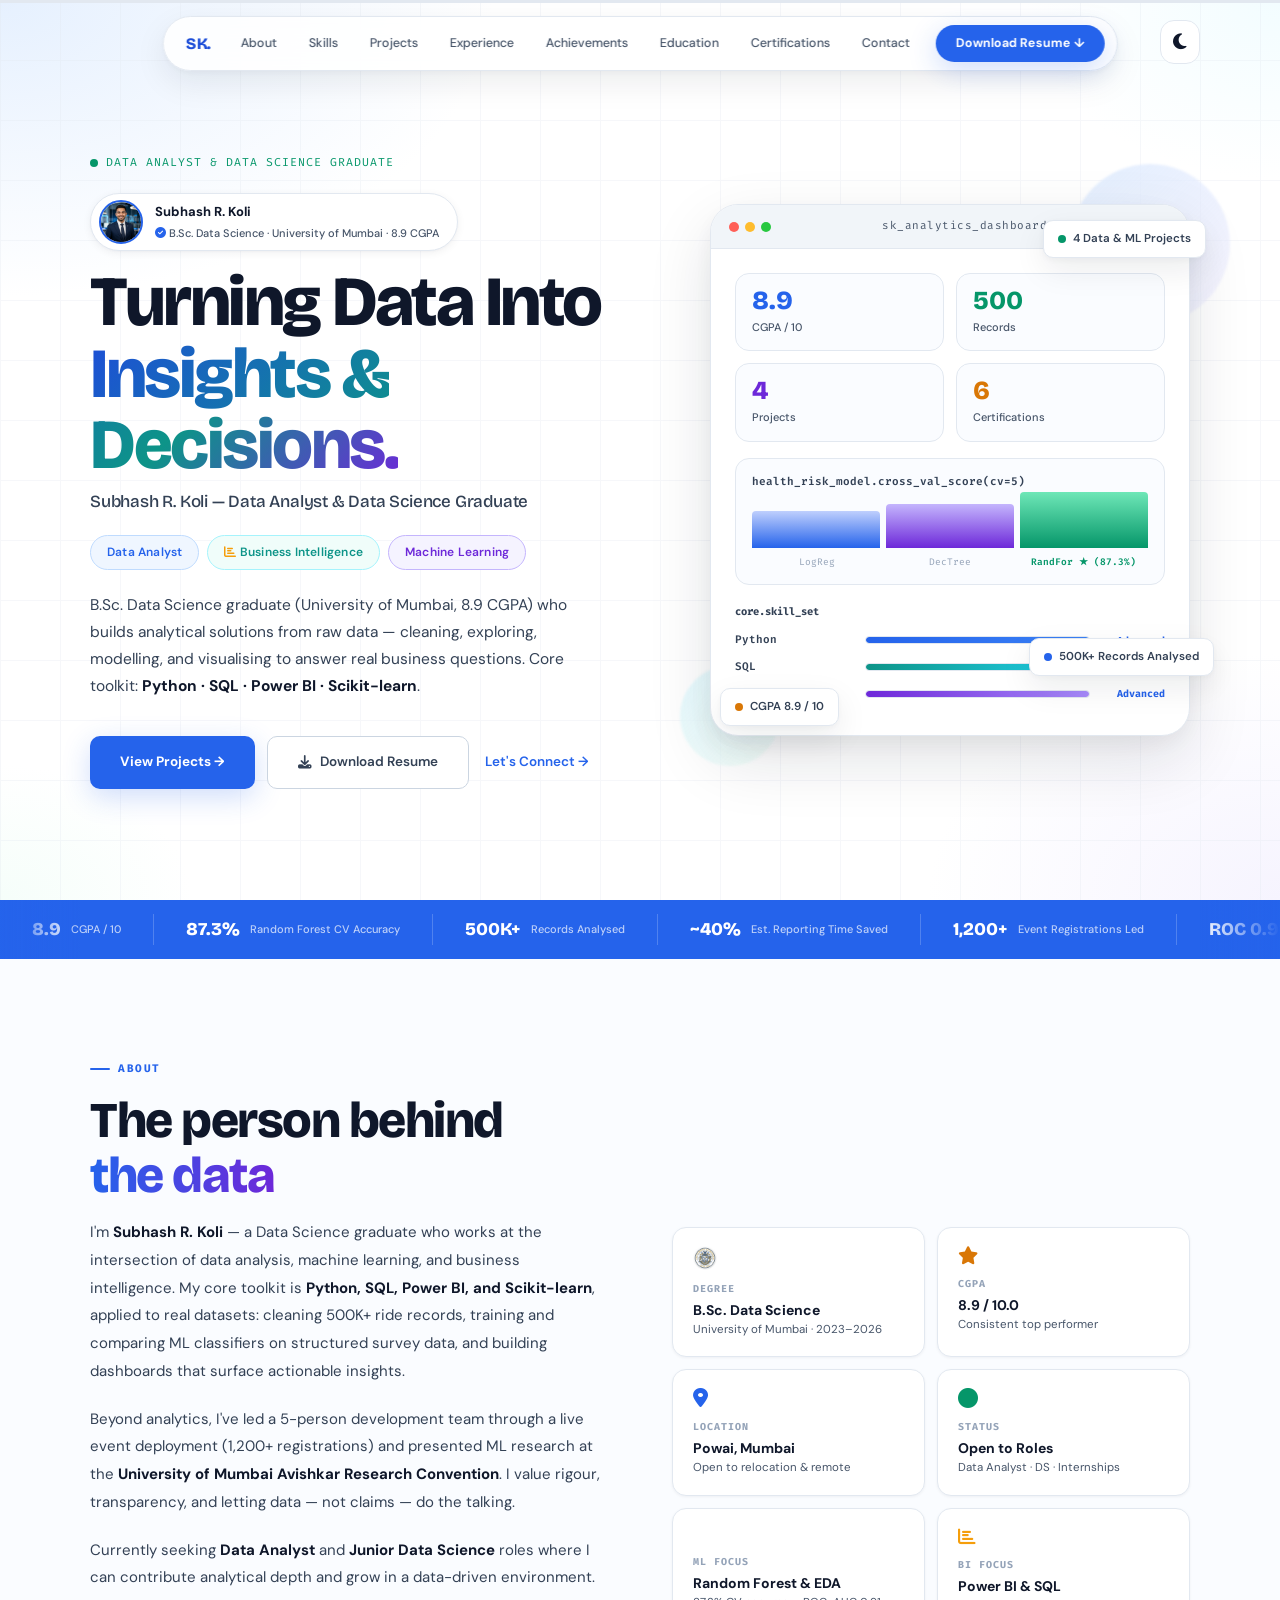
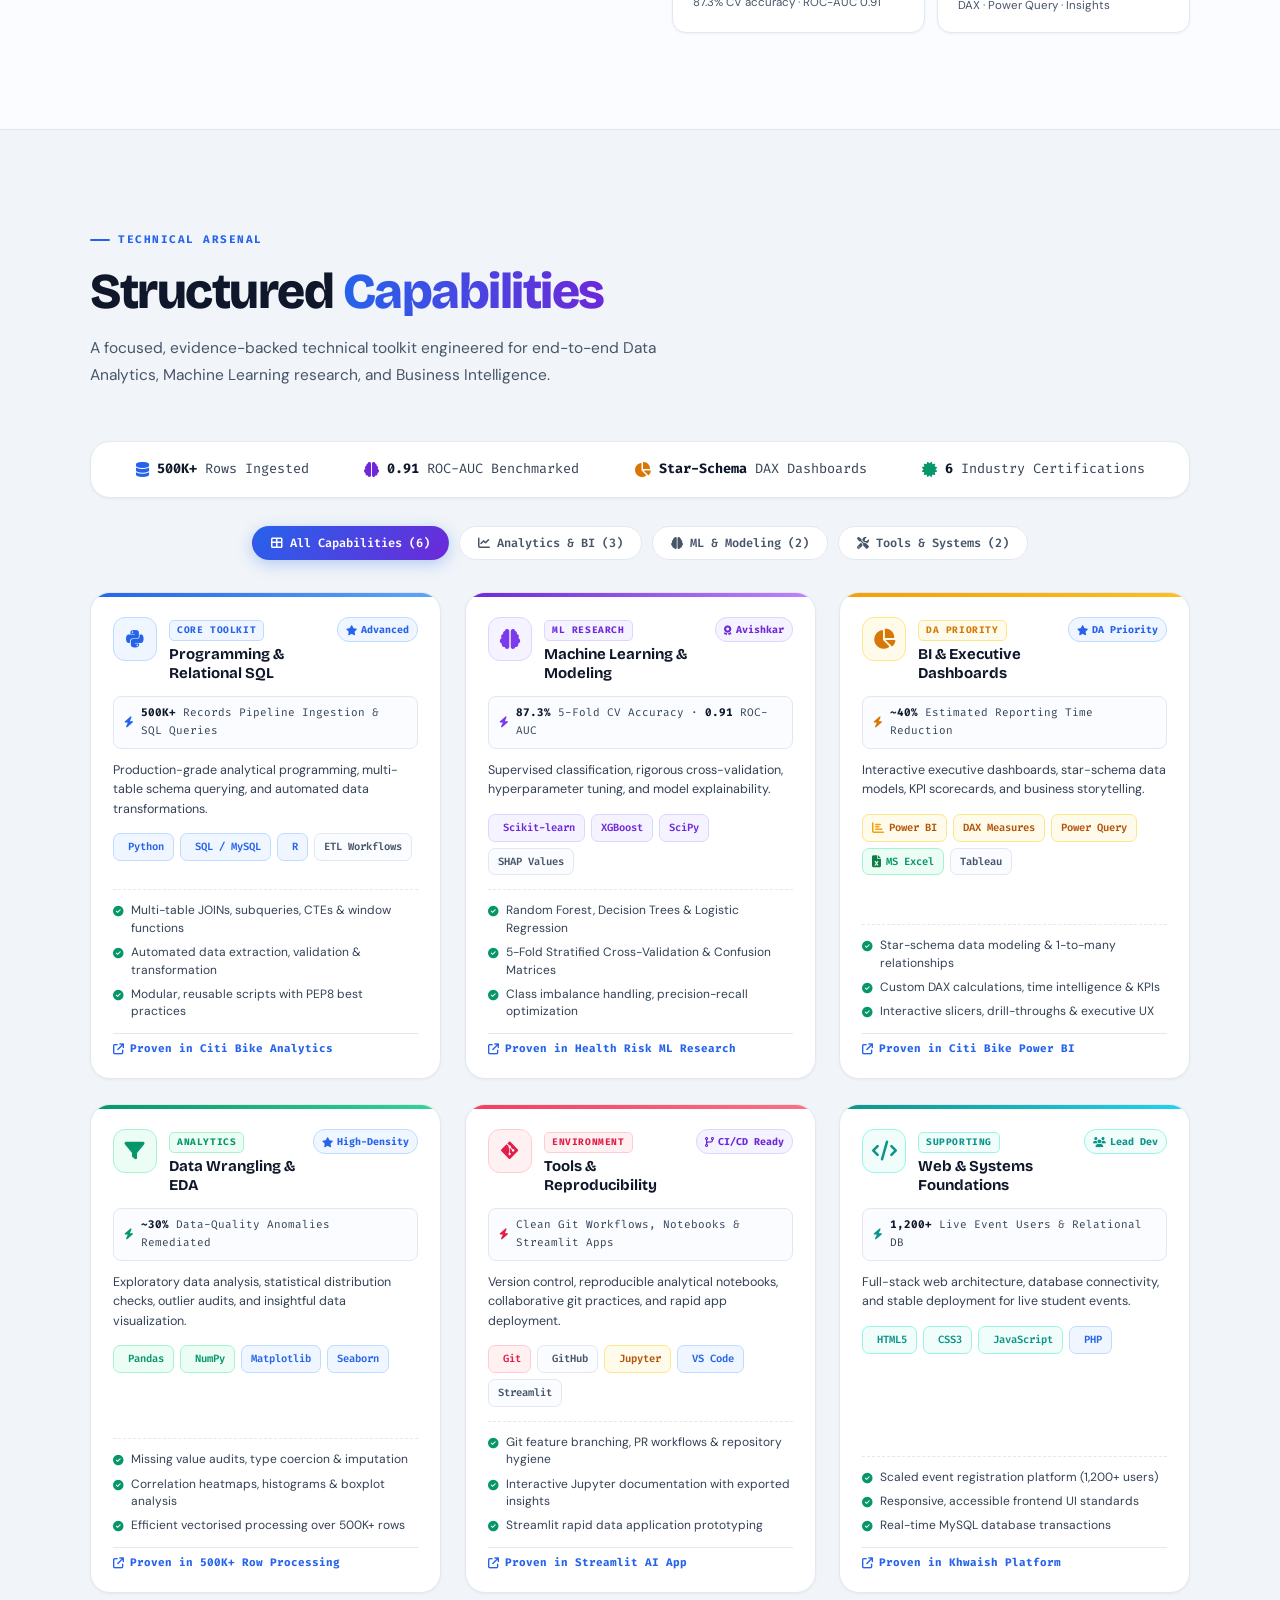
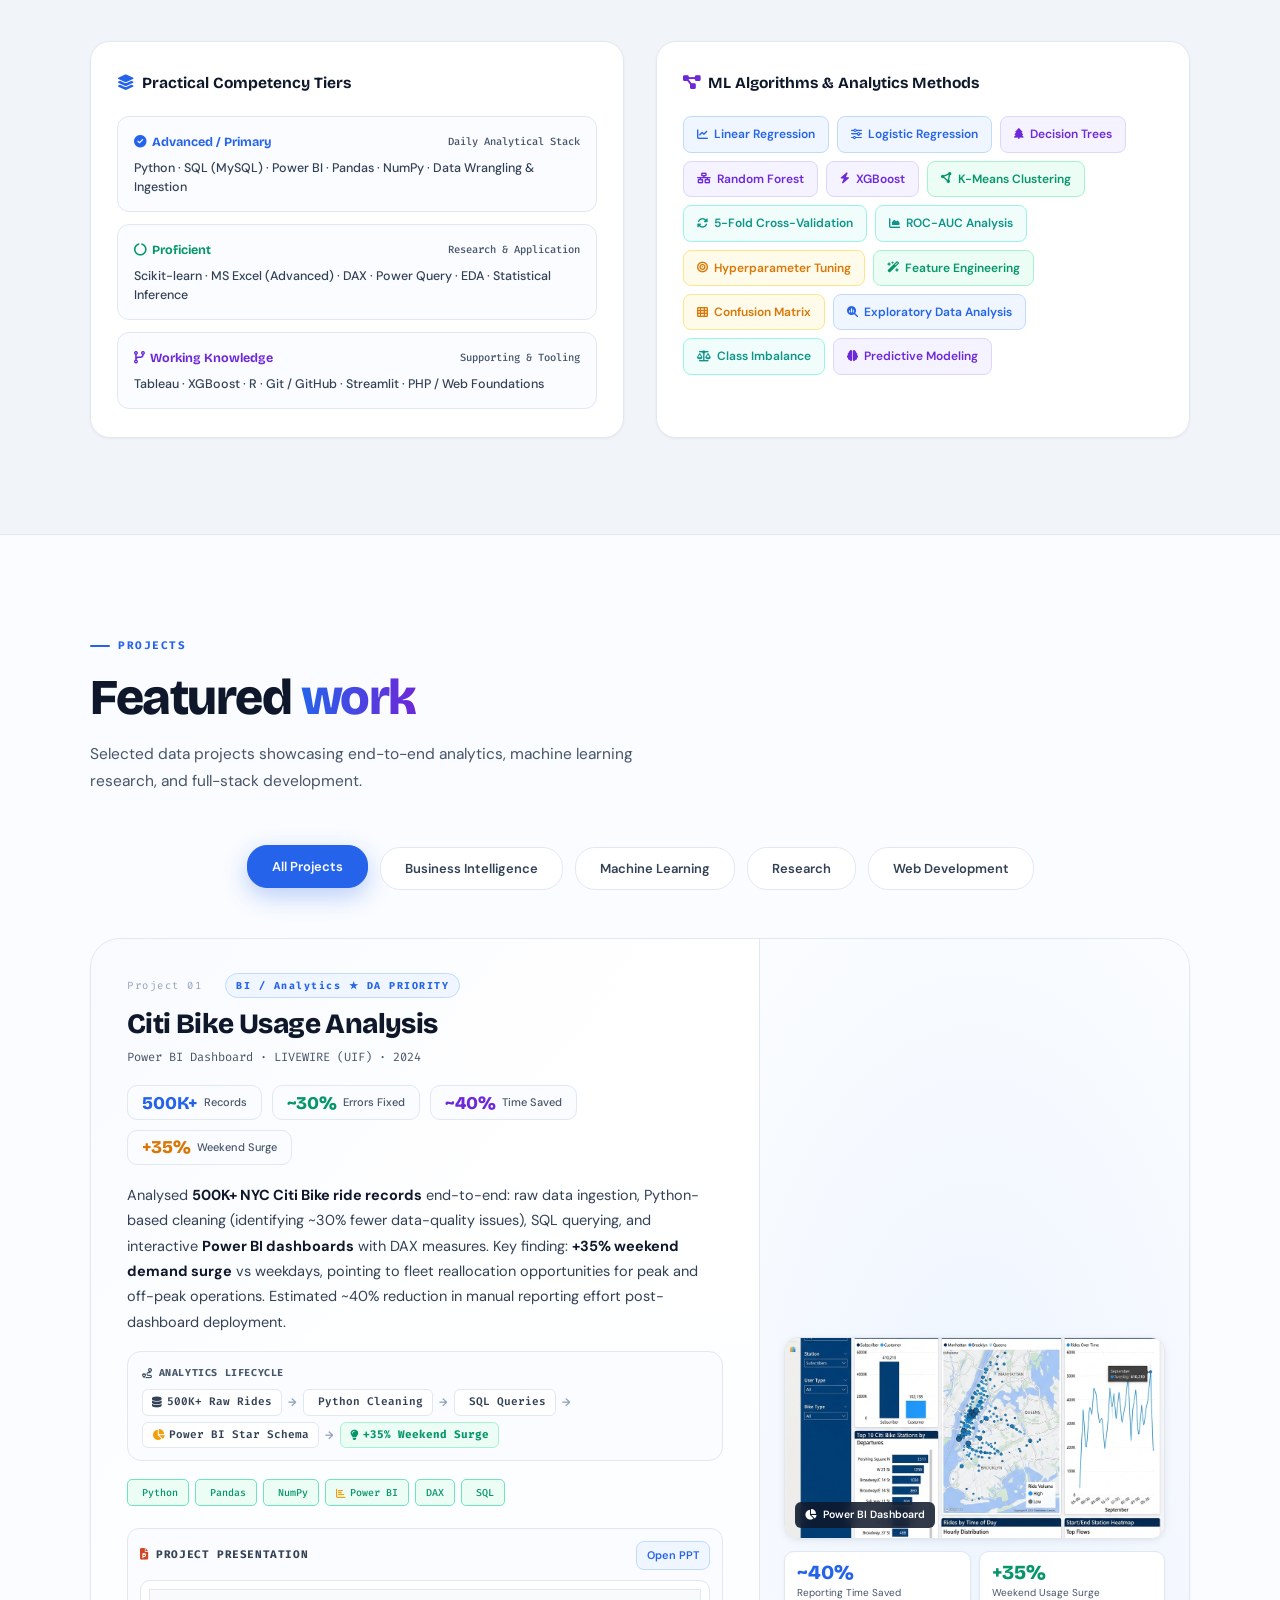
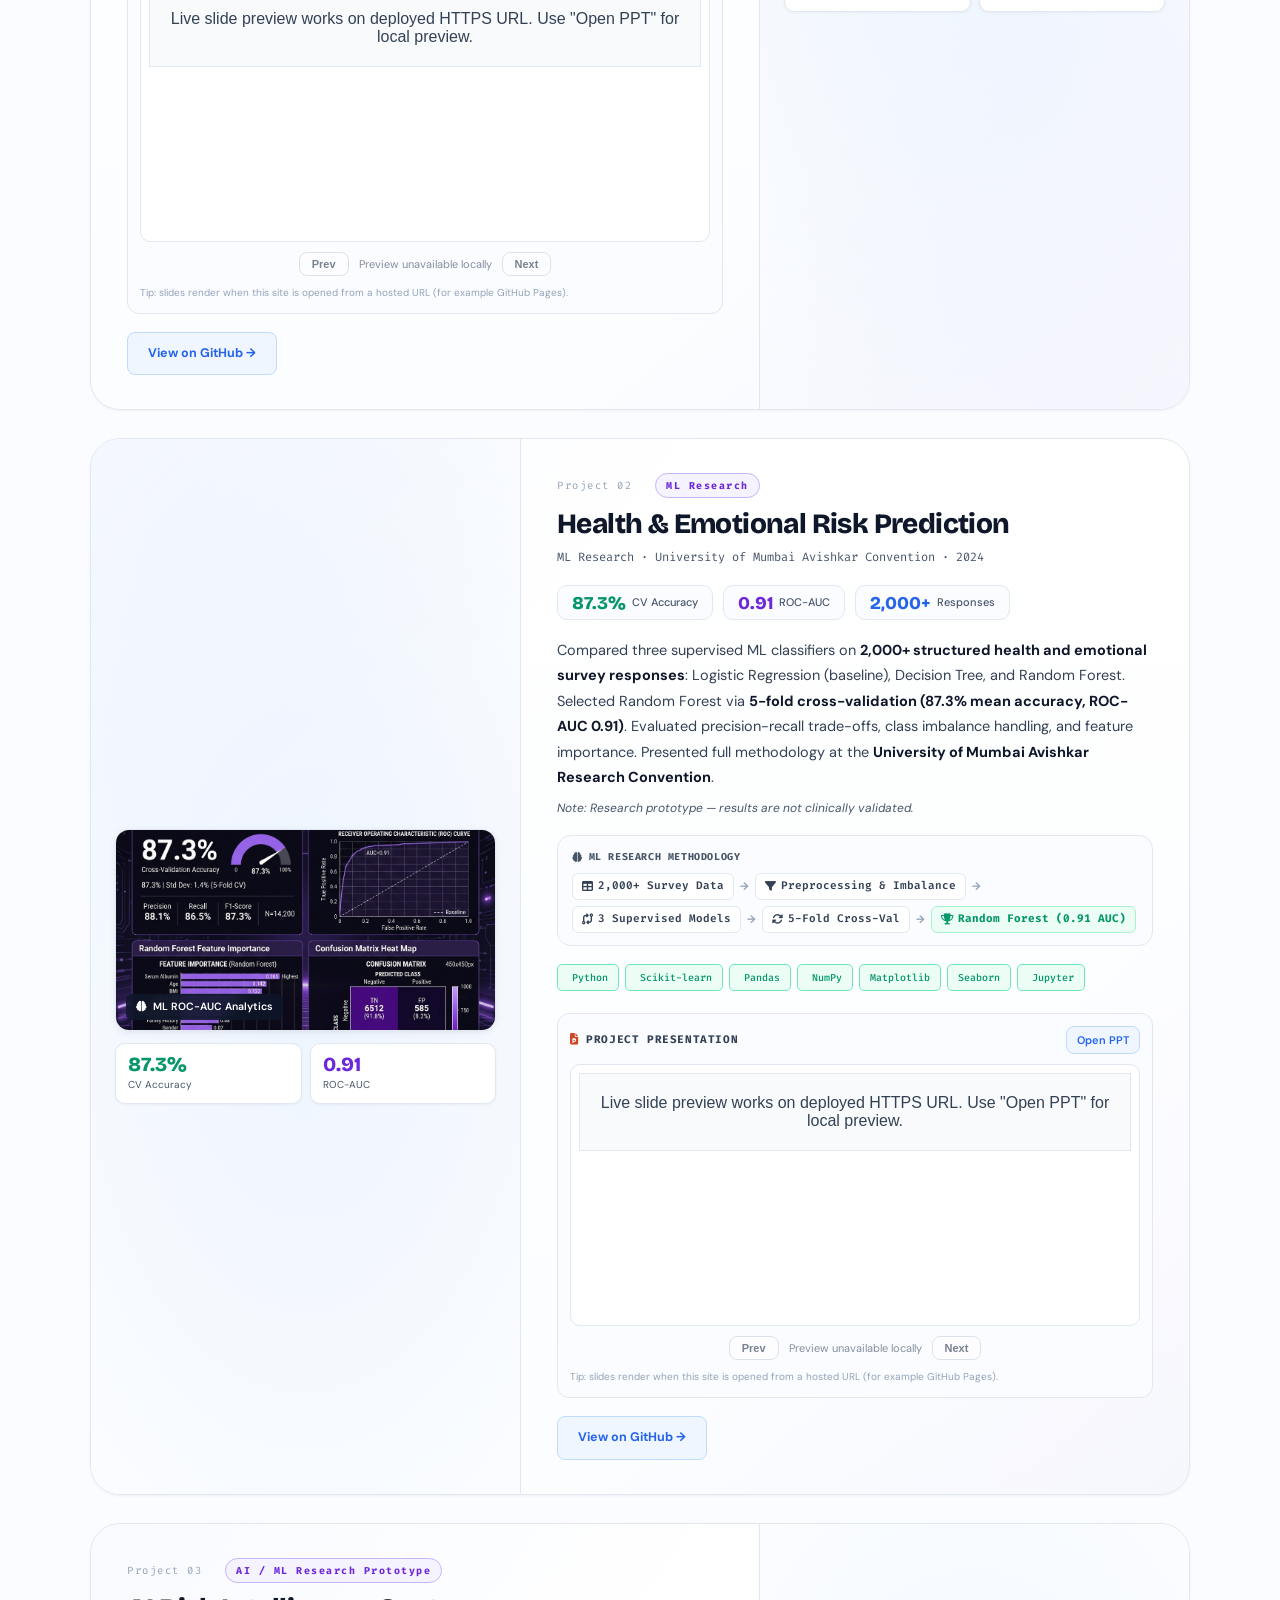
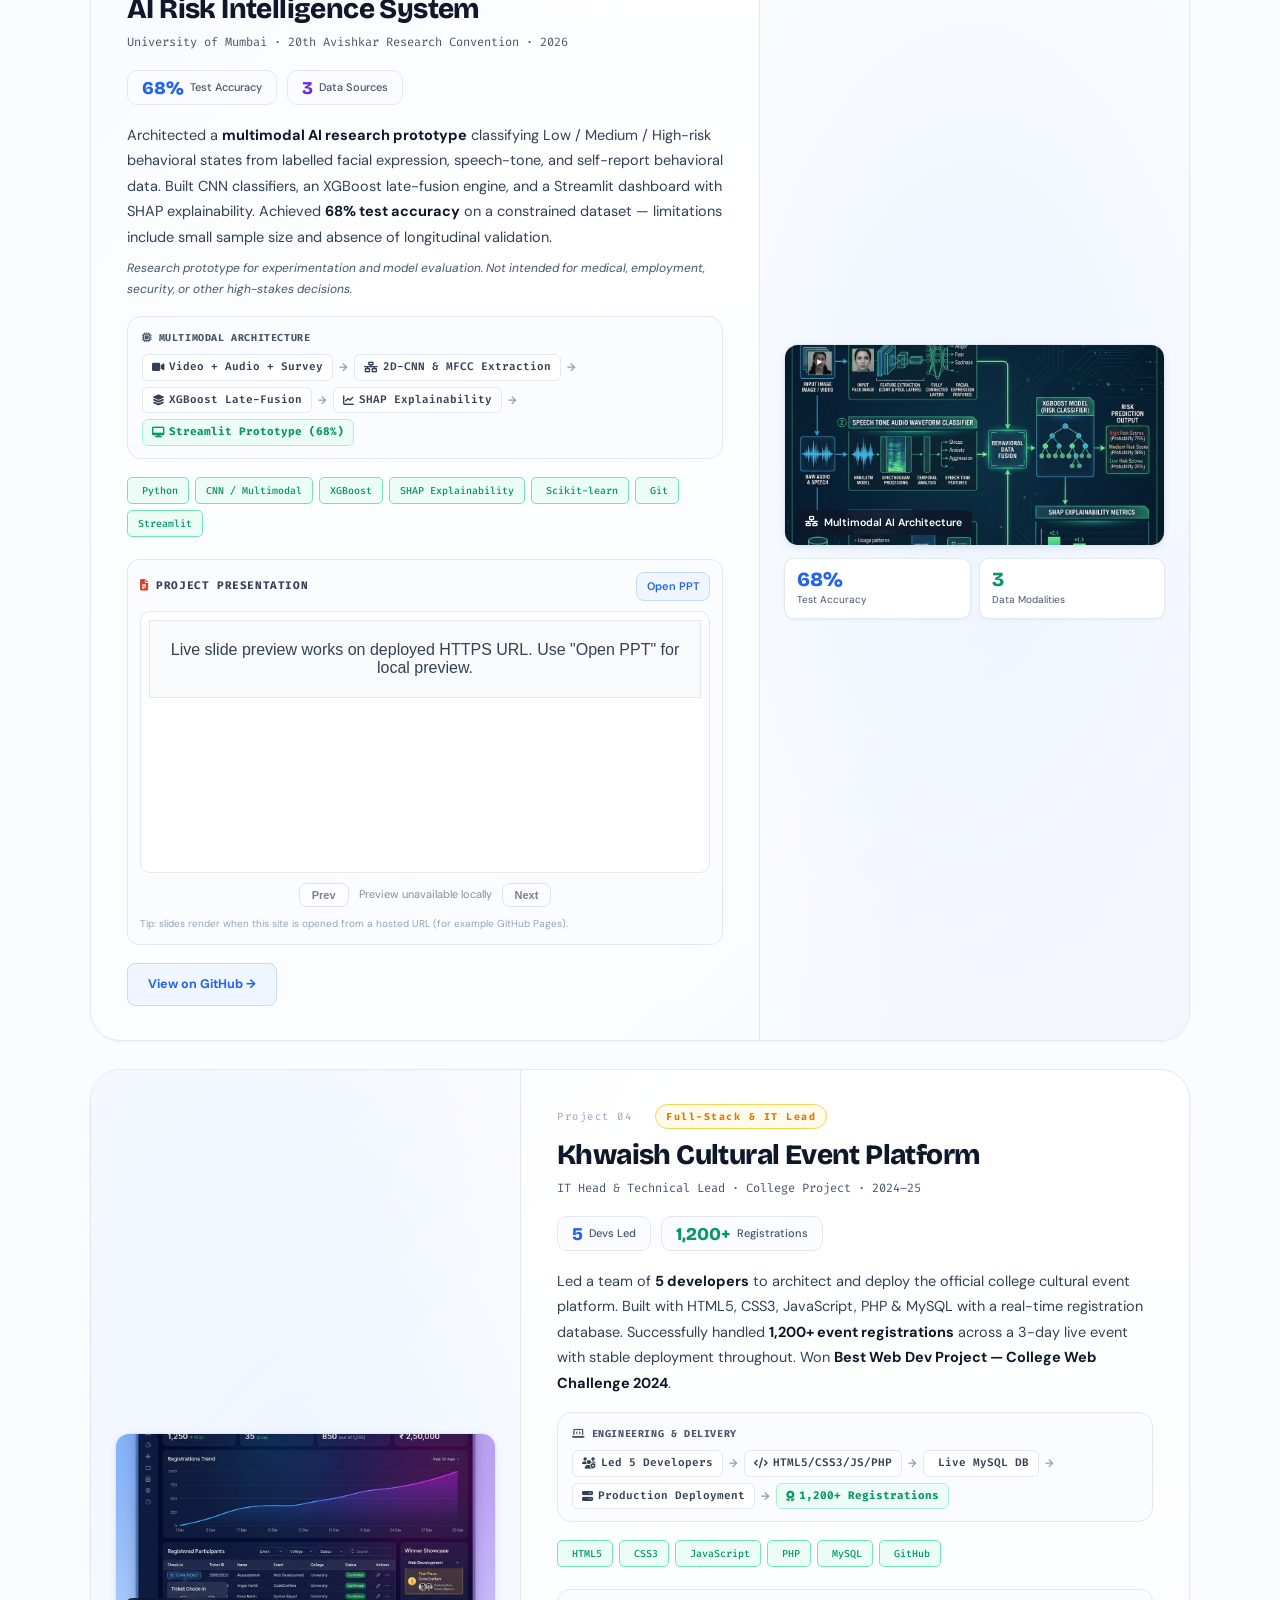
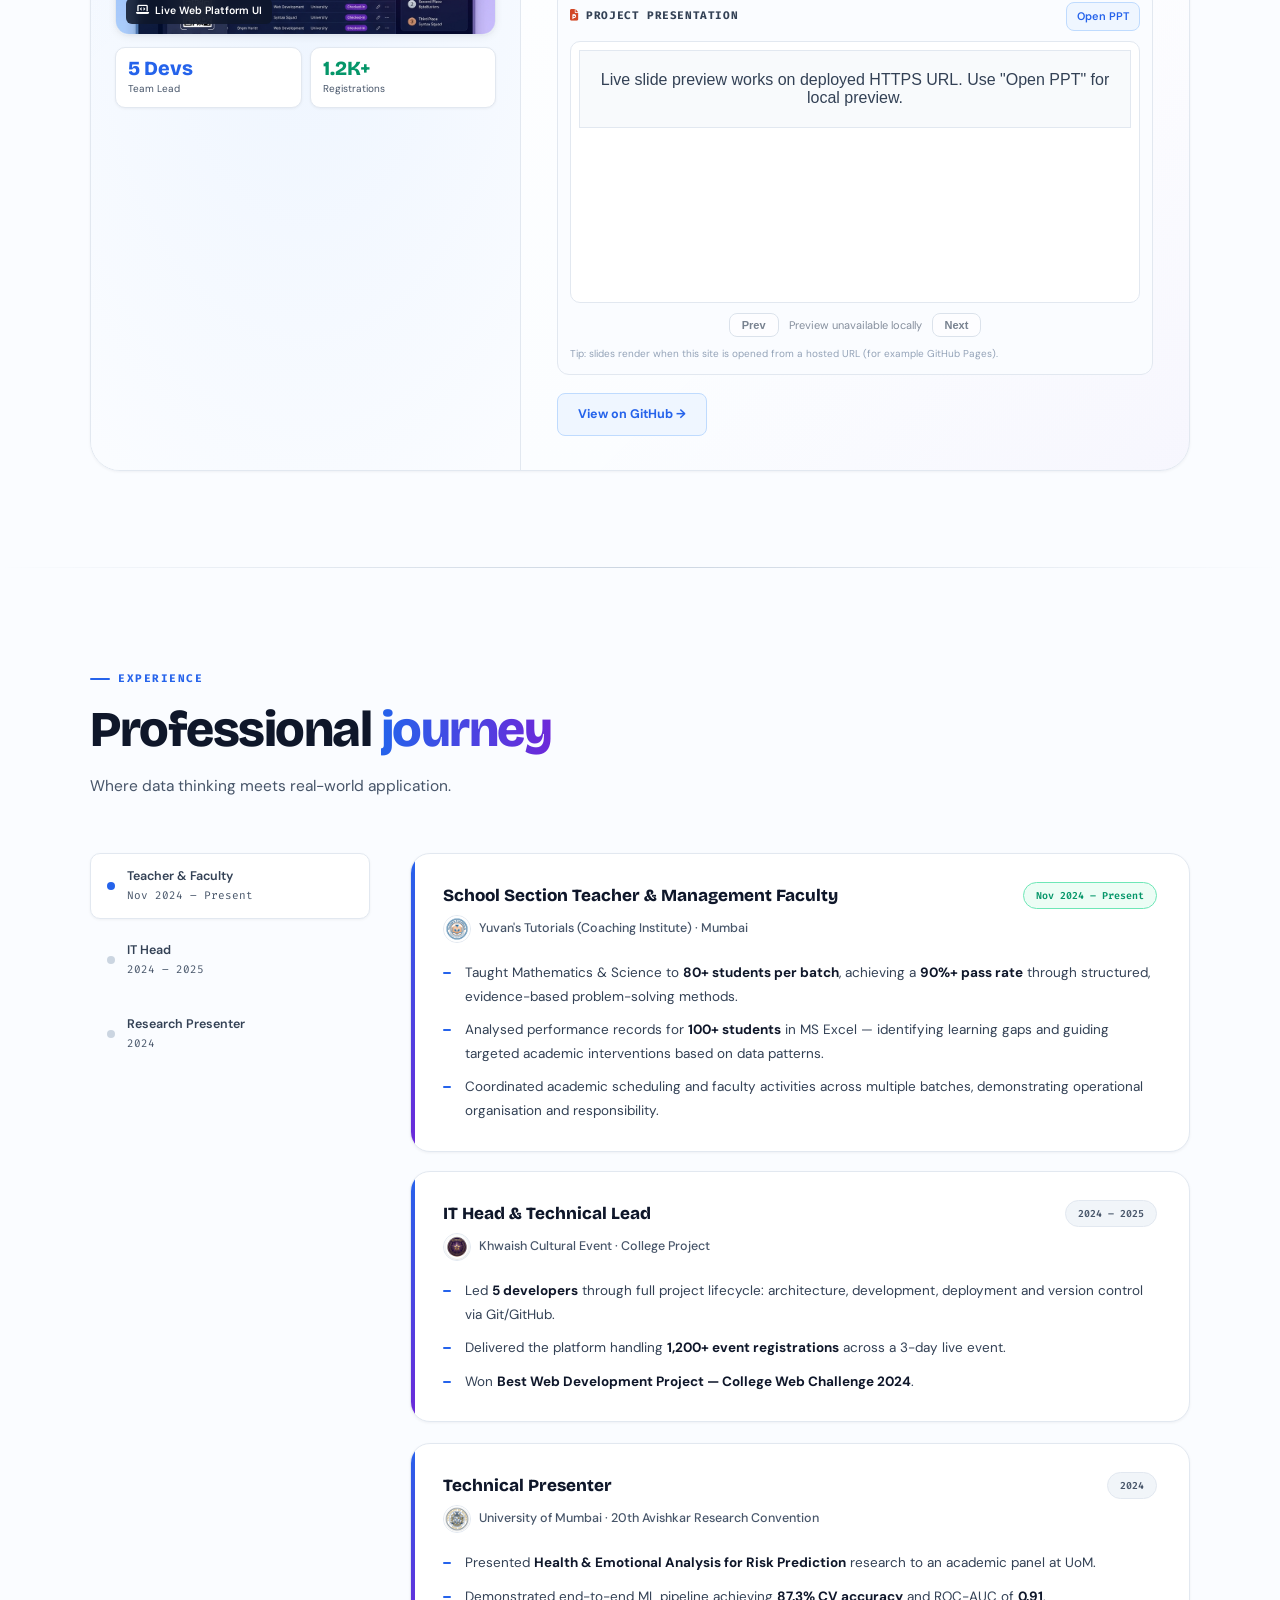
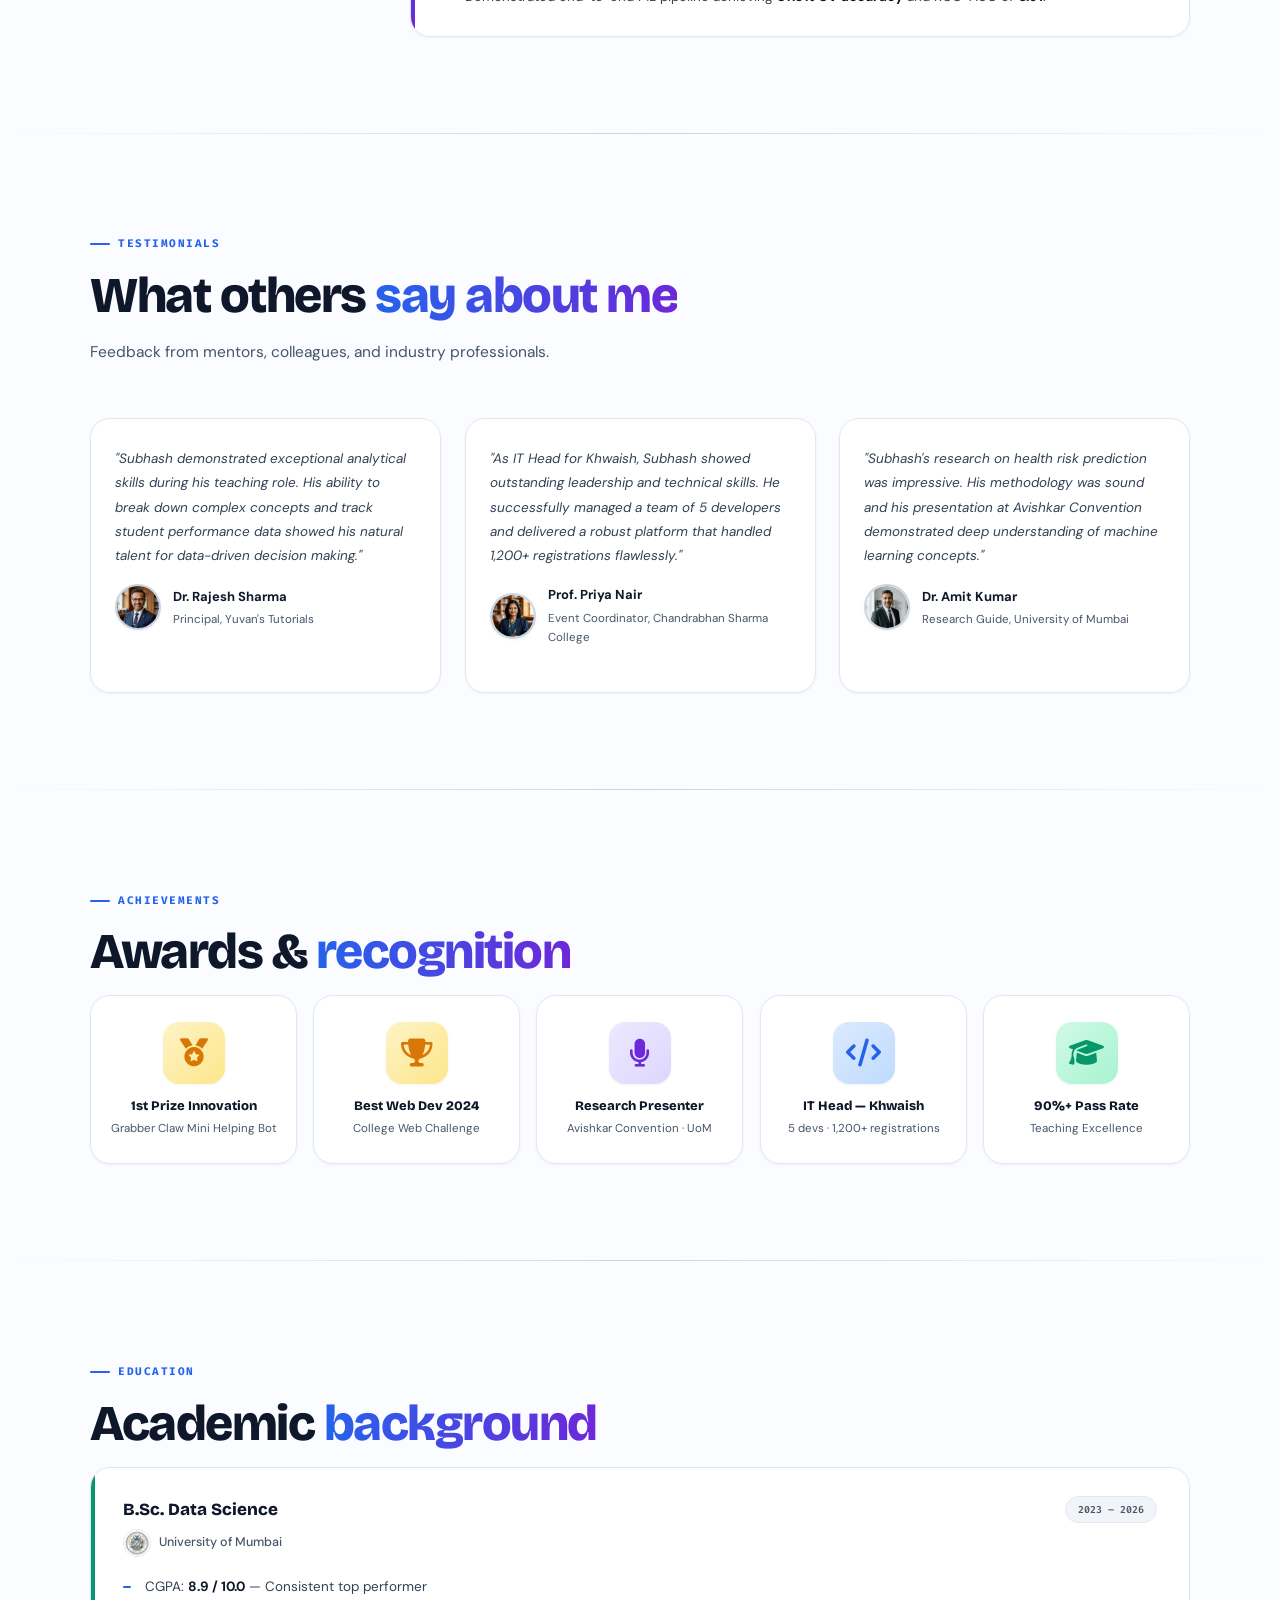
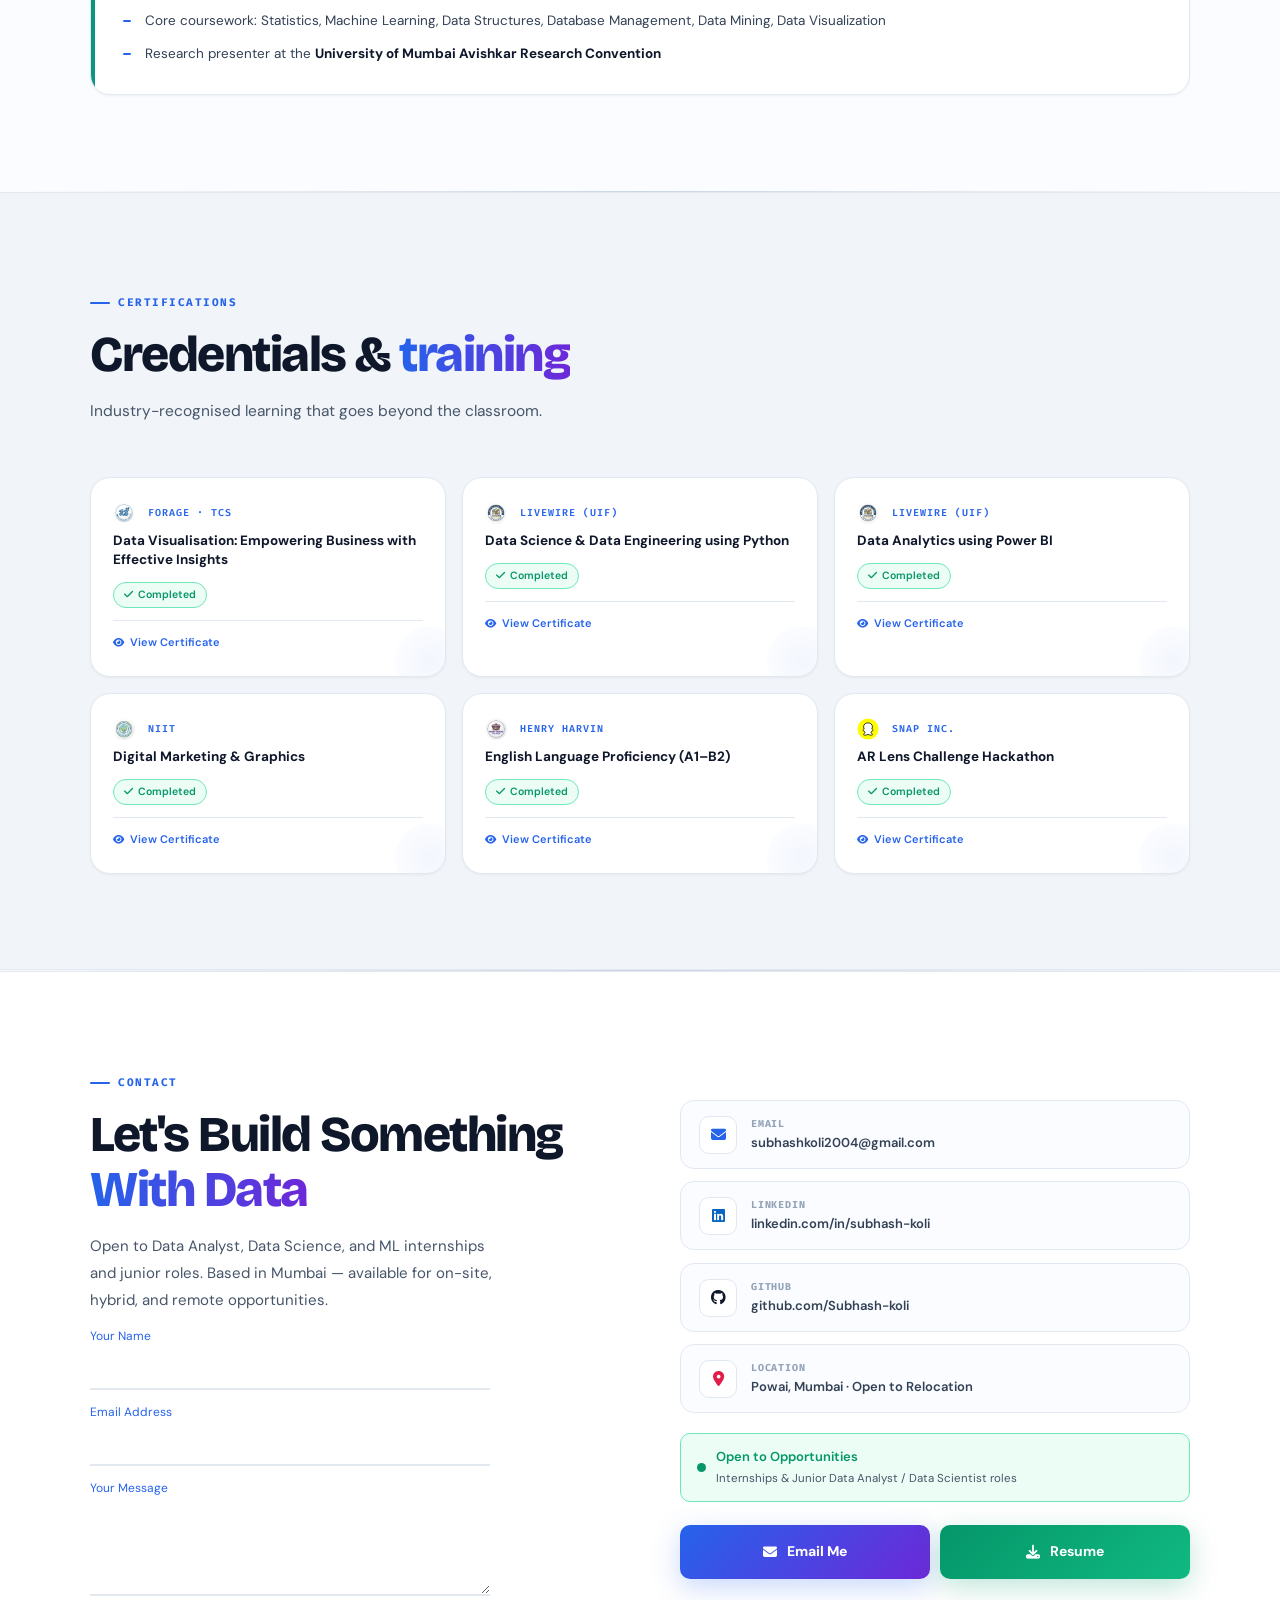
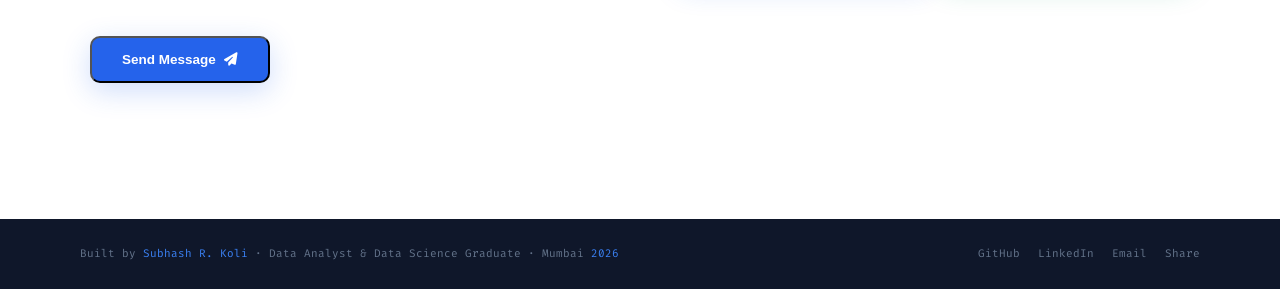
==== commit 3bffc8c0: "feat: complete overhaul of skills cards with top technical stats strip, dynamic category filters, me" ====
--- a/index.html
+++ b/index.html
@@ -264,11 +264,27 @@
 <div class="sec-alt-inner">
     <div class="sec-tag reveal">Technical Arsenal</div>
     <h2 class="sec-title reveal">Structured <span class="hl">Capabilities</span></h2>
-    <p class="sec-sub reveal">A focused, evidence-backed toolkit engineered for end-to-end Data Analytics, Machine Learning research, and Business Intelligence.</p>
+    <p class="sec-sub reveal">A focused, evidence-backed technical toolkit engineered for end-to-end Data Analytics, Machine Learning research, and Business Intelligence.</p>
     
+    <!-- Top Technical Summary Strip -->
+    <div class="skills-summary-bar reveal">
+        <div class="ss-item"><i class="fas fa-database" style="color:var(--blue2);"></i> <span><strong>500K+</strong> Rows Ingested</span></div>
+        <div class="ss-item"><i class="fas fa-brain" style="color:var(--violet);"></i> <span><strong>0.91</strong> ROC-AUC Benchmarked</span></div>
+        <div class="ss-item"><i class="fas fa-chart-pie" style="color:#D97706;"></i> <span><strong>Star-Schema</strong> DAX Dashboards</span></div>
+        <div class="ss-item"><i class="fas fa-certificate" style="color:var(--green);"></i> <span><strong>6</strong> Industry Certifications</span></div>
+    </div>
+
+    <!-- Skills Category Filter Tabs -->
+    <div class="skill-filters reveal">
+        <button class="skill-filter-btn active" data-skill-filter="all"><i class="fas fa-th-large"></i> All Capabilities (6)</button>
+        <button class="skill-filter-btn" data-skill-filter="da"><i class="fas fa-chart-line"></i> Analytics &amp; BI (3)</button>
+        <button class="skill-filter-btn" data-skill-filter="ml"><i class="fas fa-brain"></i> ML &amp; Modeling (2)</button>
+        <button class="skill-filter-btn" data-skill-filter="tools"><i class="fas fa-screwdriver-wrench"></i> Tools &amp; Systems (2)</button>
+    </div>
+
     <div class="skills-grid">
         <!-- Card 1: Programming & SQL -->
-        <div class="skill-card reveal d1" data-cat="programming">
+        <div class="skill-card reveal d1" data-cat="programming" data-skill-cat="da tools">
             <div class="sk-header">
                 <div class="sk-icon-wrap c-blue">
                     <i class="fab fa-python" style="color:#2563EB;"></i>
@@ -277,23 +293,34 @@
                     <div class="sk-badge sk-b-blue">Core Toolkit</div>
                     <h3 class="sk-title">Programming &amp; Relational SQL</h3>
                 </div>
-            </div>
-            <p class="sk-desc">Core analytical programming, data transformation scripts, and database querying.</p>
+                <div class="sk-level-pill adv"><i class="fas fa-star"></i> Advanced</div>
+            </div>
+            
+            <div class="sk-metric-bar">
+                <i class="fas fa-bolt" style="color:#2563EB;"></i>
+                <span><strong>500K+</strong> Records Pipeline Ingestion &amp; SQL Queries</span>
+            </div>
+
+            <p class="sk-desc">Production-grade analytical programming, multi-table schema querying, and automated data transformations.</p>
+            
             <div class="sk-tech-pills">
                 <span class="sk-pill p-blue"><i class="devicon-python-plain colored"></i> Python</span>
                 <span class="sk-pill p-blue"><i class="devicon-mysql-plain colored"></i> SQL / MySQL</span>
                 <span class="sk-pill p-blue"><i class="devicon-r-plain colored"></i> R</span>
-                <span class="sk-pill p-gray">ETL Pipelines</span>
-            </div>
+                <span class="sk-pill p-gray">ETL Workflows</span>
+            </div>
+            
             <ul class="sk-features">
-                <li><i class="fas fa-check-circle"></i> Multi-table joins, subqueries &amp; window functions</li>
-                <li><i class="fas fa-check-circle"></i> Automated data extraction &amp; wrangling workflows</li>
-                <li><i class="fas fa-check-circle"></i> Modular, reusable analytical scripts</li>
+                <li><i class="fas fa-check-circle"></i> Multi-table JOINs, subqueries, CTEs &amp; window functions</li>
+                <li><i class="fas fa-check-circle"></i> Automated data extraction, validation &amp; transformation</li>
+                <li><i class="fas fa-check-circle"></i> Modular, reusable scripts with PEP8 best practices</li>
             </ul>
+
+            <a href="#projects" class="sk-proof-tag"><i class="fas fa-arrow-up-right-from-square"></i> Proven in Citi Bike Analytics</a>
         </div>
 
         <!-- Card 2: Machine Learning & Modeling -->
-        <div class="skill-card reveal d2" data-cat="ml">
+        <div class="skill-card reveal d2" data-cat="ml" data-skill-cat="ml">
             <div class="sk-header">
                 <div class="sk-icon-wrap c-violet">
                     <i class="fas fa-brain" style="color:#7C3AED;"></i>
@@ -302,23 +329,34 @@
                     <div class="sk-badge sk-b-violet">ML Research</div>
                     <h3 class="sk-title">Machine Learning &amp; Modeling</h3>
                 </div>
-            </div>
-            <p class="sk-desc">Supervised classification, predictive modeling, and rigorous cross-validation.</p>
+                <div class="sk-level-pill prof"><i class="fas fa-award"></i> Avishkar</div>
+            </div>
+            
+            <div class="sk-metric-bar">
+                <i class="fas fa-bolt" style="color:#7C3AED;"></i>
+                <span><strong>87.3%</strong> 5-Fold CV Accuracy · <strong>0.91</strong> ROC-AUC</span>
+            </div>
+
+            <p class="sk-desc">Supervised classification, rigorous cross-validation, hyperparameter tuning, and model explainability.</p>
+            
             <div class="sk-tech-pills">
                 <span class="sk-pill p-violet"><i class="devicon-scikitlearn-line colored"></i> Scikit-learn</span>
                 <span class="sk-pill p-violet">XGBoost</span>
                 <span class="sk-pill p-violet">SciPy</span>
-                <span class="sk-pill p-gray">Statsmodels</span>
-            </div>
+                <span class="sk-pill p-gray">SHAP Values</span>
+            </div>
+            
             <ul class="sk-features">
-                <li><i class="fas fa-check-circle"></i> Random Forest, Decision Trees, Logistic Reg</li>
-                <li><i class="fas fa-check-circle"></i> 5-Fold Cross-Validation &amp; ROC-AUC analysis</li>
-                <li><i class="fas fa-check-circle"></i> Class imbalance handling &amp; feature importance</li>
+                <li><i class="fas fa-check-circle"></i> Random Forest, Decision Trees &amp; Logistic Regression</li>
+                <li><i class="fas fa-check-circle"></i> 5-Fold Stratified Cross-Validation &amp; Confusion Matrices</li>
+                <li><i class="fas fa-check-circle"></i> Class imbalance handling, precision-recall optimization</li>
             </ul>
+
+            <a href="#projects" class="sk-proof-tag"><i class="fas fa-arrow-up-right-from-square"></i> Proven in Health Risk ML Research</a>
         </div>
 
         <!-- Card 3: Business Intelligence & Dashboards -->
-        <div class="skill-card reveal d3" data-cat="bi">
+        <div class="skill-card reveal d3" data-cat="bi" data-skill-cat="da">
             <div class="sk-header">
                 <div class="sk-icon-wrap c-amber">
                     <i class="fas fa-chart-pie" style="color:#D97706;"></i>
@@ -327,8 +365,16 @@
                     <div class="sk-badge sk-b-amber">DA Priority</div>
                     <h3 class="sk-title">BI &amp; Executive Dashboards</h3>
                 </div>
-            </div>
-            <p class="sk-desc">Interactive dashboard engineering, KPI scorecards, and business storytelling.</p>
+                <div class="sk-level-pill adv"><i class="fas fa-star"></i> DA Priority</div>
+            </div>
+            
+            <div class="sk-metric-bar">
+                <i class="fas fa-bolt" style="color:#D97706;"></i>
+                <span><strong>~40%</strong> Estimated Reporting Time Reduction</span>
+            </div>
+
+            <p class="sk-desc">Interactive executive dashboards, star-schema data models, KPI scorecards, and business storytelling.</p>
+            
             <div class="sk-tech-pills">
                 <span class="sk-pill p-amber"><i class="fas fa-chart-bar" style="color:#F59E0B;"></i> Power BI</span>
                 <span class="sk-pill p-amber">DAX Measures</span>
@@ -336,15 +382,18 @@
                 <span class="sk-pill p-green"><i class="fas fa-file-excel" style="color:#107C41;"></i> MS Excel</span>
                 <span class="sk-pill p-gray">Tableau</span>
             </div>
+            
             <ul class="sk-features">
-                <li><i class="fas fa-check-circle"></i> Star-schema data modeling &amp; relationships</li>
-                <li><i class="fas fa-check-circle"></i> Custom DAX calculations &amp; time-intelligence</li>
-                <li><i class="fas fa-check-circle"></i> Automated reporting reducing manual effort</li>
+                <li><i class="fas fa-check-circle"></i> Star-schema data modeling &amp; 1-to-many relationships</li>
+                <li><i class="fas fa-check-circle"></i> Custom DAX calculations, time intelligence &amp; KPIs</li>
+                <li><i class="fas fa-check-circle"></i> Interactive slicers, drill-throughs &amp; executive UX</li>
             </ul>
+
+            <a href="#projects" class="sk-proof-tag"><i class="fas fa-arrow-up-right-from-square"></i> Proven in Citi Bike Power BI</a>
         </div>
 
         <!-- Card 4: EDA & Visualization -->
-        <div class="skill-card reveal d1" data-cat="eda">
+        <div class="skill-card reveal d1" data-cat="eda" data-skill-cat="da ml">
             <div class="sk-header">
                 <div class="sk-icon-wrap c-green">
                     <i class="fas fa-filter" style="color:#059669;"></i>
@@ -353,23 +402,34 @@
                     <div class="sk-badge sk-b-green">Analytics</div>
                     <h3 class="sk-title">Data Wrangling &amp; EDA</h3>
                 </div>
-            </div>
-            <p class="sk-desc">Exploratory data analysis, statistical distributions, and pattern discovery.</p>
+                <div class="sk-level-pill adv"><i class="fas fa-star"></i> High-Density</div>
+            </div>
+            
+            <div class="sk-metric-bar">
+                <i class="fas fa-bolt" style="color:#059669;"></i>
+                <span><strong>~30%</strong> Data-Quality Anomalies Remediated</span>
+            </div>
+
+            <p class="sk-desc">Exploratory data analysis, statistical distribution checks, outlier audits, and insightful data visualization.</p>
+            
             <div class="sk-tech-pills">
                 <span class="sk-pill p-green"><i class="devicon-pandas-plain colored"></i> Pandas</span>
                 <span class="sk-pill p-green"><i class="devicon-numpy-original colored"></i> NumPy</span>
                 <span class="sk-pill p-blue">Matplotlib</span>
                 <span class="sk-pill p-blue">Seaborn</span>
             </div>
+            
             <ul class="sk-features">
-                <li><i class="fas fa-check-circle"></i> Missing value audit &amp; anomaly imputation</li>
-                <li><i class="fas fa-check-circle"></i> Correlation matrices &amp; trend identification</li>
-                <li><i class="fas fa-check-circle"></i> High-density 500K+ record processing</li>
+                <li><i class="fas fa-check-circle"></i> Missing value audits, type coercion &amp; imputation</li>
+                <li><i class="fas fa-check-circle"></i> Correlation heatmaps, histograms &amp; boxplot analysis</li>
+                <li><i class="fas fa-check-circle"></i> Efficient vectorised processing over 500K+ rows</li>
             </ul>
+
+            <a href="#projects" class="sk-proof-tag"><i class="fas fa-arrow-up-right-from-square"></i> Proven in 500K+ Row Processing</a>
         </div>
 
         <!-- Card 5: Tools & Reproducible Environment -->
-        <div class="skill-card reveal d2" data-cat="tools">
+        <div class="skill-card reveal d2" data-cat="tools" data-skill-cat="tools">
             <div class="sk-header">
                 <div class="sk-icon-wrap c-rose">
                     <i class="fab fa-git-alt" style="color:#E11D48;"></i>
@@ -378,24 +438,35 @@
                     <div class="sk-badge sk-b-rose">Environment</div>
                     <h3 class="sk-title">Tools &amp; Reproducibility</h3>
                 </div>
-            </div>
-            <p class="sk-desc">Version control, reproducible analytical notebooks, and prototyping platforms.</p>
+                <div class="sk-level-pill prof"><i class="fas fa-code-branch"></i> CI/CD Ready</div>
+            </div>
+            
+            <div class="sk-metric-bar">
+                <i class="fas fa-bolt" style="color:#E11D48;"></i>
+                <span>Clean Git Workflows, Notebooks &amp; Streamlit Apps</span>
+            </div>
+
+            <p class="sk-desc">Version control, reproducible analytical notebooks, collaborative git practices, and rapid app deployment.</p>
+            
             <div class="sk-tech-pills">
                 <span class="sk-pill p-rose"><i class="devicon-git-plain colored"></i> Git</span>
                 <span class="sk-pill p-gray"><i class="devicon-github-original colored"></i> GitHub</span>
                 <span class="sk-pill p-amber"><i class="devicon-jupyter-plain colored"></i> Jupyter</span>
                 <span class="sk-pill p-blue"><i class="devicon-vscode-plain colored"></i> VS Code</span>
-                <span class="sk-pill p-gray">Colab</span>
-            </div>
+                <span class="sk-pill p-gray">Streamlit</span>
+            </div>
+            
             <ul class="sk-features">
-                <li><i class="fas fa-check-circle"></i> Git branching, PRs &amp; repository structuring</li>
-                <li><i class="fas fa-check-circle"></i> Interactive Jupyter documentation &amp; exports</li>
-                <li><i class="fas fa-check-circle"></i> Streamlit rapid application prototyping</li>
+                <li><i class="fas fa-check-circle"></i> Git feature branching, PR workflows &amp; repository hygiene</li>
+                <li><i class="fas fa-check-circle"></i> Interactive Jupyter documentation with exported insights</li>
+                <li><i class="fas fa-check-circle"></i> Streamlit rapid data application prototyping</li>
             </ul>
+
+            <a href="#projects" class="sk-proof-tag"><i class="fas fa-arrow-up-right-from-square"></i> Proven in Streamlit AI App</a>
         </div>
 
         <!-- Card 6: Web & Systems Foundation -->
-        <div class="skill-card reveal d3" data-cat="web">
+        <div class="skill-card reveal d3" data-cat="web" data-skill-cat="tools">
             <div class="sk-header">
                 <div class="sk-icon-wrap c-teal">
                     <i class="fas fa-code" style="color:#0D9488;"></i>
@@ -404,19 +475,30 @@
                     <div class="sk-badge sk-b-teal">Supporting</div>
                     <h3 class="sk-title">Web &amp; Systems Foundations</h3>
                 </div>
-            </div>
-            <p class="sk-desc">Full-stack web architecture, backend database integration, and UI deployment.</p>
+                <div class="sk-level-pill lead"><i class="fas fa-users"></i> Lead Dev</div>
+            </div>
+            
+            <div class="sk-metric-bar">
+                <i class="fas fa-bolt" style="color:#0D9488;"></i>
+                <span><strong>1,200+</strong> Live Event Users &amp; Relational DB</span>
+            </div>
+
+            <p class="sk-desc">Full-stack web architecture, database connectivity, and stable deployment for live student events.</p>
+            
             <div class="sk-tech-pills">
                 <span class="sk-pill p-teal"><i class="devicon-html5-plain colored"></i> HTML5</span>
                 <span class="sk-pill p-teal"><i class="devicon-css3-plain colored"></i> CSS3</span>
                 <span class="sk-pill p-teal"><i class="devicon-javascript-plain colored"></i> JavaScript</span>
                 <span class="sk-pill p-blue"><i class="devicon-php-plain colored"></i> PHP</span>
             </div>
+            
             <ul class="sk-features">
-                <li><i class="fas fa-check-circle"></i> Scaled event platform (1,200+ registrations)</li>
-                <li><i class="fas fa-check-circle"></i> Responsive, accessible design standards</li>
-                <li><i class="fas fa-check-circle"></i> Real-time MySQL relational integration</li>
+                <li><i class="fas fa-check-circle"></i> Scaled event registration platform (1,200+ users)</li>
+                <li><i class="fas fa-check-circle"></i> Responsive, accessible frontend UI standards</li>
+                <li><i class="fas fa-check-circle"></i> Real-time MySQL database transactions</li>
             </ul>
+
+            <a href="#projects" class="sk-proof-tag"><i class="fas fa-arrow-up-right-from-square"></i> Proven in Khwaish Platform</a>
         </div>
     </div>
 
@@ -429,7 +511,7 @@
                     <span class="pt-tag tag-adv"><i class="fas fa-check-circle"></i> Advanced / Primary</span>
                     <span class="pt-ctx">Daily Analytical Stack</span>
                 </div>
-                <div class="pt-body">Python · SQL (MySQL) · Power BI · Pandas · NumPy · Data Wrangling</div>
+                <div class="pt-body">Python · SQL (MySQL) · Power BI · Pandas · NumPy · Data Wrangling &amp; Ingestion</div>
             </div>
             <div class="prof-tier-card tier-prof">
                 <div class="pt-head">
--- a/styles.css
+++ b/styles.css
@@ -717,6 +717,79 @@
 /* ═══════════════════════════════════════════
    SKILLS
 ═══════════════════════════════════════════ */
+/* Top Summary Bar */
+.skills-summary-bar {
+  display: flex;
+  align-items: center;
+  justify-content: space-around;
+  flex-wrap: wrap;
+  gap: 14px;
+  background: var(--paper);
+  border: 1px solid var(--border);
+  border-radius: var(--r-lg);
+  padding: 16px 24px;
+  margin-bottom: 28px;
+  box-shadow: var(--shadow-xs);
+}
+
+.ss-item {
+  display: inline-flex;
+  align-items: center;
+  gap: 8px;
+  font-size: 13.5px;
+  color: var(--text2);
+  font-family: var(--font-code);
+}
+
+.ss-item strong {
+  color: var(--text);
+  font-weight: 700;
+}
+
+.ss-item i {
+  font-size: 15px;
+}
+
+/* Skills Category Filter Buttons */
+.skill-filters {
+  display: flex;
+  align-items: center;
+  justify-content: center;
+  flex-wrap: wrap;
+  gap: 10px;
+  margin-bottom: 32px;
+}
+
+.skill-filter-btn {
+  font-family: var(--font-code);
+  font-size: 12px;
+  font-weight: 600;
+  color: var(--muted);
+  background: var(--paper);
+  border: 1px solid var(--border);
+  padding: 8px 18px;
+  border-radius: 20px;
+  cursor: pointer;
+  display: inline-flex;
+  align-items: center;
+  gap: 7px;
+  transition: all 0.25s cubic-bezier(0.16, 1, 0.3, 1);
+}
+
+.skill-filter-btn:hover {
+  border-color: var(--blue-mid);
+  color: var(--blue2);
+  transform: translateY(-2px);
+  box-shadow: var(--shadow-xs);
+}
+
+.skill-filter-btn.active {
+  background: linear-gradient(135deg, var(--blue2), var(--violet));
+  color: white;
+  border-color: transparent;
+  box-shadow: 0 4px 16px rgba(37, 99, 235, 0.3);
+}
+
 .skills-grid {
   display: grid;
   grid-template-columns: repeat(3, 1fr);
@@ -727,13 +800,17 @@
   background: var(--paper);
   border: 1px solid var(--border);
   border-radius: var(--r-lg);
-  padding: 28px 24px 24px;
+  padding: 24px 22px 20px;
   box-shadow: var(--shadow-xs);
   transition: all 0.35s cubic-bezier(0.16, 1, 0.3, 1);
   position: relative;
   overflow: hidden;
   display: flex;
   flex-direction: column;
+}
+
+.skill-card.is-hidden {
+  display: none !important;
 }
 
 .skill-card::before {
@@ -766,24 +843,24 @@
 .sk-header {
   display: flex;
   align-items: flex-start;
-  gap: 16px;
-  margin-bottom: 14px;
+  gap: 12px;
+  margin-bottom: 12px;
 }
 
 .sk-icon-wrap {
-  width: 48px;
-  height: 48px;
-  border-radius: 14px;
+  width: 44px;
+  height: 44px;
+  border-radius: 12px;
   display: flex;
   align-items: center;
   justify-content: center;
-  font-size: 22px;
+  font-size: 20px;
   flex-shrink: 0;
   transition: all 0.3s ease;
 }
 
 .skill-card:hover .sk-icon-wrap {
-  transform: scale(1.06) rotate(3deg);
+  transform: scale(1.08) rotate(3deg);
 }
 
 .sk-icon-wrap.c-blue   { background: var(--blue-lt);   color: var(--blue2);   border: 1px solid var(--blue-mid); }
@@ -794,7 +871,7 @@
 .sk-icon-wrap.c-teal   { background: var(--teal-lt);   color: var(--teal);    border: 1px solid #99F6E4; }
 
 .sk-icon-wrap i {
-  font-size: 22px;
+  font-size: 20px;
   line-height: 1;
 }
 
@@ -806,13 +883,13 @@
 .sk-badge {
   display: inline-block;
   font-family: var(--font-code);
-  font-size: 10px;
+  font-size: 9.5px;
   font-weight: 700;
   text-transform: uppercase;
   letter-spacing: 0.6px;
-  padding: 2px 8px;
-  border-radius: 6px;
-  margin-bottom: 6px;
+  padding: 1.5px 7px;
+  border-radius: 5px;
+  margin-bottom: 4px;
 }
 
 .sk-b-blue   { background: var(--blue-lt);   color: var(--blue2);   border: 1px solid var(--blue-mid); }
@@ -822,39 +899,78 @@
 .sk-b-rose   { background: var(--rose-lt);   color: #E11D48;        border: 1px solid #FECDD3; }
 .sk-b-teal   { background: var(--teal-lt);   color: var(--teal);    border: 1px solid #99F6E4; }
 
+/* Level Badge Pill */
+.sk-level-pill {
+  font-family: var(--font-code);
+  font-size: 10px;
+  font-weight: 700;
+  padding: 3px 8px;
+  border-radius: 12px;
+  white-space: nowrap;
+  display: inline-flex;
+  align-items: center;
+  gap: 4px;
+}
+.sk-level-pill.adv  { background: var(--blue-lt);   color: var(--blue2);   border: 1px solid var(--blue-mid); }
+.sk-level-pill.prof { background: var(--violet-lt); color: var(--violet);  border: 1px solid #DDD6FE; }
+.sk-level-pill.lead { background: var(--teal-lt);   color: var(--teal);    border: 1px solid #99F6E4; }
+
 .sk-title {
   font-family: var(--font-display);
-  font-size: 15.5px;
+  font-size: 15px;
   font-weight: 700;
   color: var(--text);
   line-height: 1.3;
   margin: 0;
-  min-height: 40px;
+}
+
+/* Metric Callout Bar */
+.sk-metric-bar {
+  background: var(--bg);
+  border: 1px solid var(--border);
+  border-radius: 8px;
+  padding: 7px 10px;
+  margin-bottom: 12px;
+  font-family: var(--font-code);
+  font-size: 11px;
+  color: var(--text2);
   display: flex;
   align-items: center;
+  gap: 7px;
+  transition: all 0.2s ease;
+}
+
+.skill-card:hover .sk-metric-bar {
+  border-color: var(--border2);
+  background: var(--paper);
+}
+
+.sk-metric-bar strong {
+  color: var(--text);
+  font-weight: 700;
 }
 
 .sk-desc {
-  font-size: 13px;
+  font-size: 12.5px;
   color: var(--text2);
-  line-height: 1.6;
-  margin-bottom: 16px;
+  line-height: 1.55;
+  margin-bottom: 14px;
 }
 
 /* Tech Pills */
 .sk-tech-pills {
   display: flex;
   flex-wrap: wrap;
-  gap: 7px;
-  margin-bottom: 18px;
+  gap: 6px;
+  margin-bottom: 14px;
 }
 
 .sk-pill {
   font-family: var(--font-code);
-  font-size: 11px;
+  font-size: 10.5px;
   font-weight: 600;
-  padding: 5px 11px;
-  border-radius: 8px;
+  padding: 4px 9px;
+  border-radius: 7px;
   background: var(--bg2);
   border: 1px solid var(--border);
   color: var(--text);
@@ -865,7 +981,7 @@
 }
 
 .sk-pill i {
-  font-size: 13px;
+  font-size: 12px;
 }
 
 .sk-pill:hover {
@@ -885,29 +1001,49 @@
 /* Features Checklist */
 .sk-features {
   list-style: none;
-  padding: 14px 0 0;
-  margin: auto 0 0;
+  padding: 12px 0 0;
+  margin: auto 0 12px;
   border-top: 1px dashed var(--border);
   display: flex;
   flex-direction: column;
-  gap: 8px;
+  gap: 7px;
 }
 
 .sk-features li {
-  font-size: 12.5px;
+  font-size: 12px;
   color: var(--text2);
-  line-height: 1.5;
+  line-height: 1.45;
   display: flex;
   align-items: baseline;
-  gap: 8px;
+  gap: 7px;
 }
 
 .sk-features li i {
   color: var(--green);
-  font-size: 11px;
+  font-size: 10.5px;
   flex-shrink: 0;
   position: relative;
   top: 1px;
+}
+
+/* Proof Tag Link */
+.sk-proof-tag {
+  display: inline-flex;
+  align-items: center;
+  gap: 6px;
+  font-family: var(--font-code);
+  font-size: 11px;
+  font-weight: 700;
+  color: var(--blue2);
+  padding-top: 6px;
+  border-top: 1px solid var(--border);
+  transition: all 0.2s ease;
+  text-decoration: none;
+}
+
+.sk-proof-tag:hover {
+  color: var(--blue);
+  transform: translateX(4px);
 }
 
 /* ═══════════════════════════════════════════
@@ -2215,6 +2351,27 @@
 }
 
 @media (max-width: 680px) {
+  .skills-summary-bar {
+    padding: 12px 14px;
+    gap: 8px;
+    justify-content: flex-start;
+  }
+  .ss-item {
+    font-size: 11.5px;
+  }
+  .skill-filters {
+    justify-content: flex-start;
+    overflow-x: auto;
+    flex-wrap: nowrap;
+    padding-bottom: 6px;
+    margin-bottom: 20px;
+  }
+  .skill-filter-btn {
+    white-space: nowrap;
+    flex: 0 0 auto;
+    font-size: 11px;
+    padding: 6px 14px;
+  }
   .skills-grid {
     grid-template-columns: 1fr;
     gap: 16px;
@@ -2240,6 +2397,16 @@
   /* ── Global spacing ── */
   .sec, .sec-alt-inner, .contact-inner {
     padding: 48px 16px;
+  }
+
+  .skills-summary-bar {
+    display: grid;
+    grid-template-columns: 1fr 1fr;
+    gap: 8px;
+    padding: 10px 12px;
+  }
+  .ss-item {
+    font-size: 10.5px;
   }
 
   /* ── Skills on XS ── */
@@ -2257,11 +2424,15 @@
     font-size: 19px;
   }
   .sk-title {
-    font-size: 15px;
+    font-size: 14.5px;
   }
   .sk-pill {
     font-size: 10px;
     padding: 4px 8px;
+  }
+  .sk-metric-bar {
+    font-size: 10px;
+    padding: 5px 8px;
   }
   .pj-pipeline {
     padding: 10px 10px;
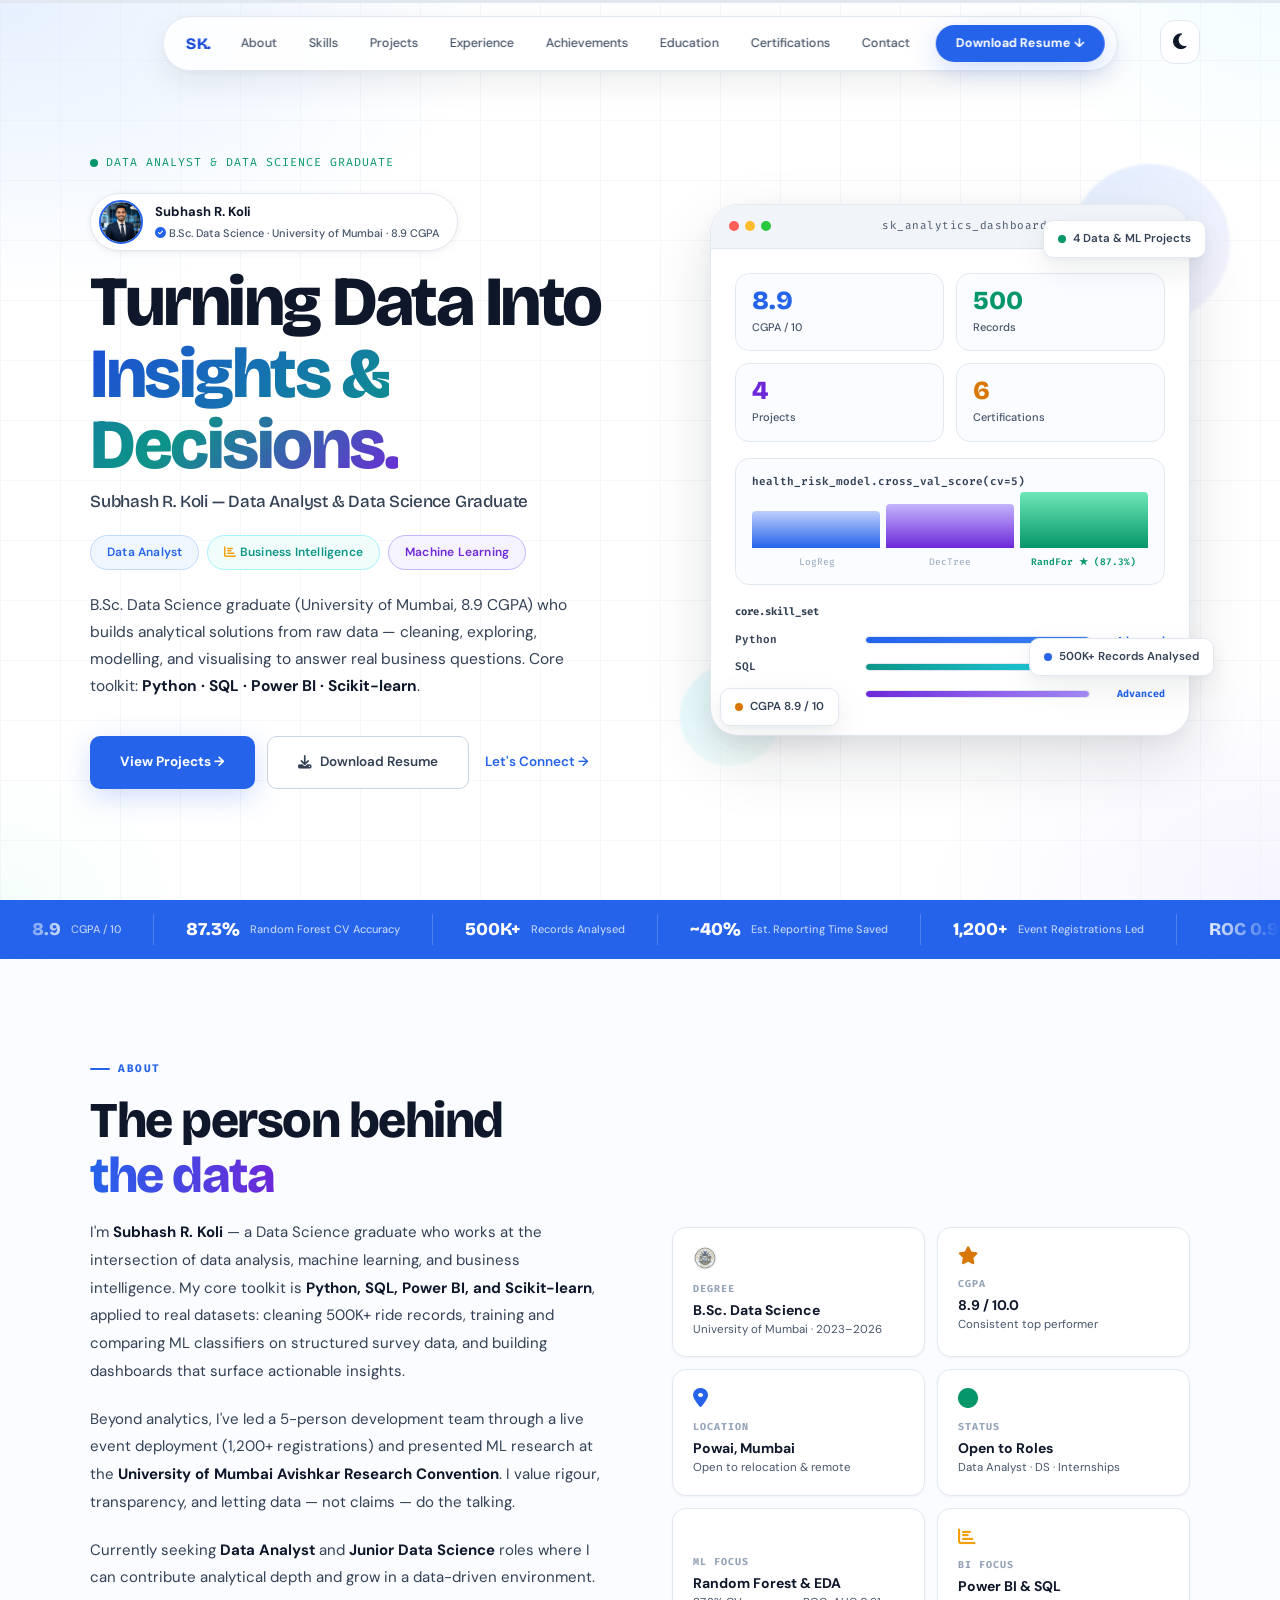
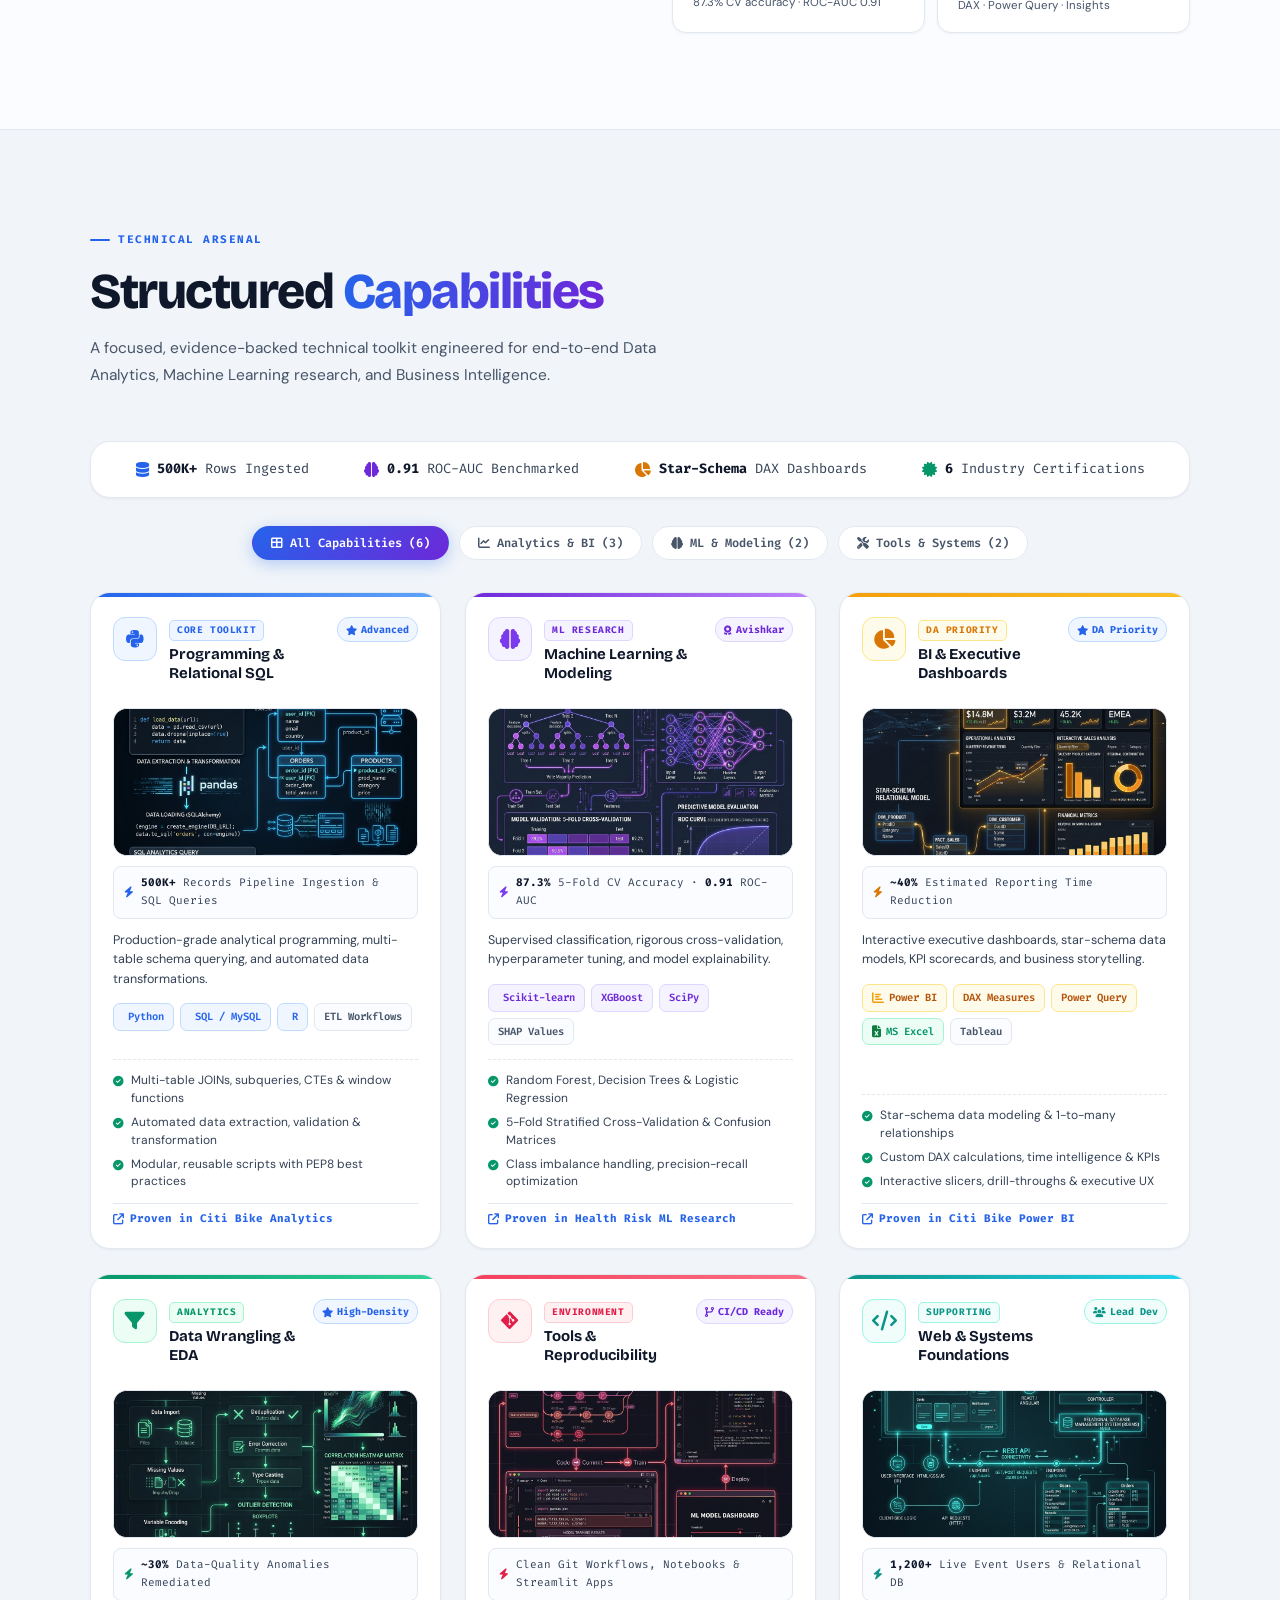
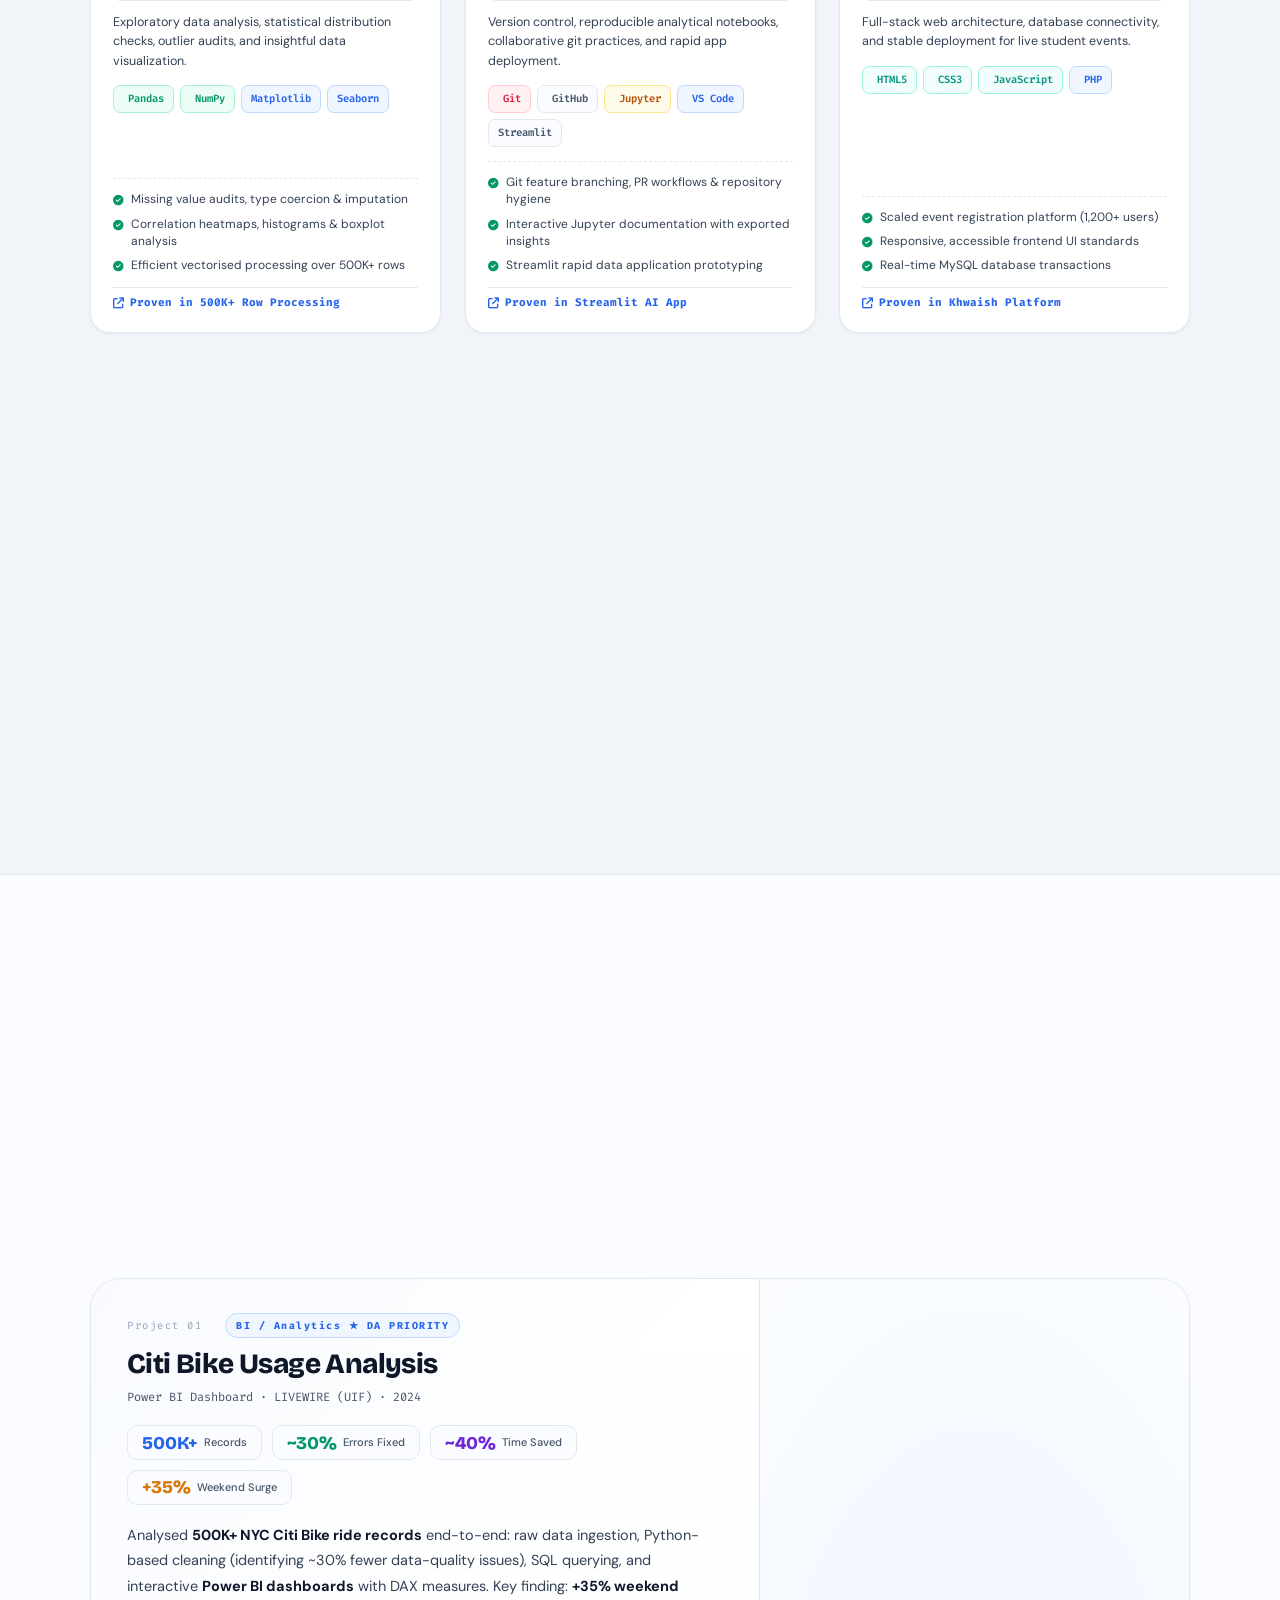
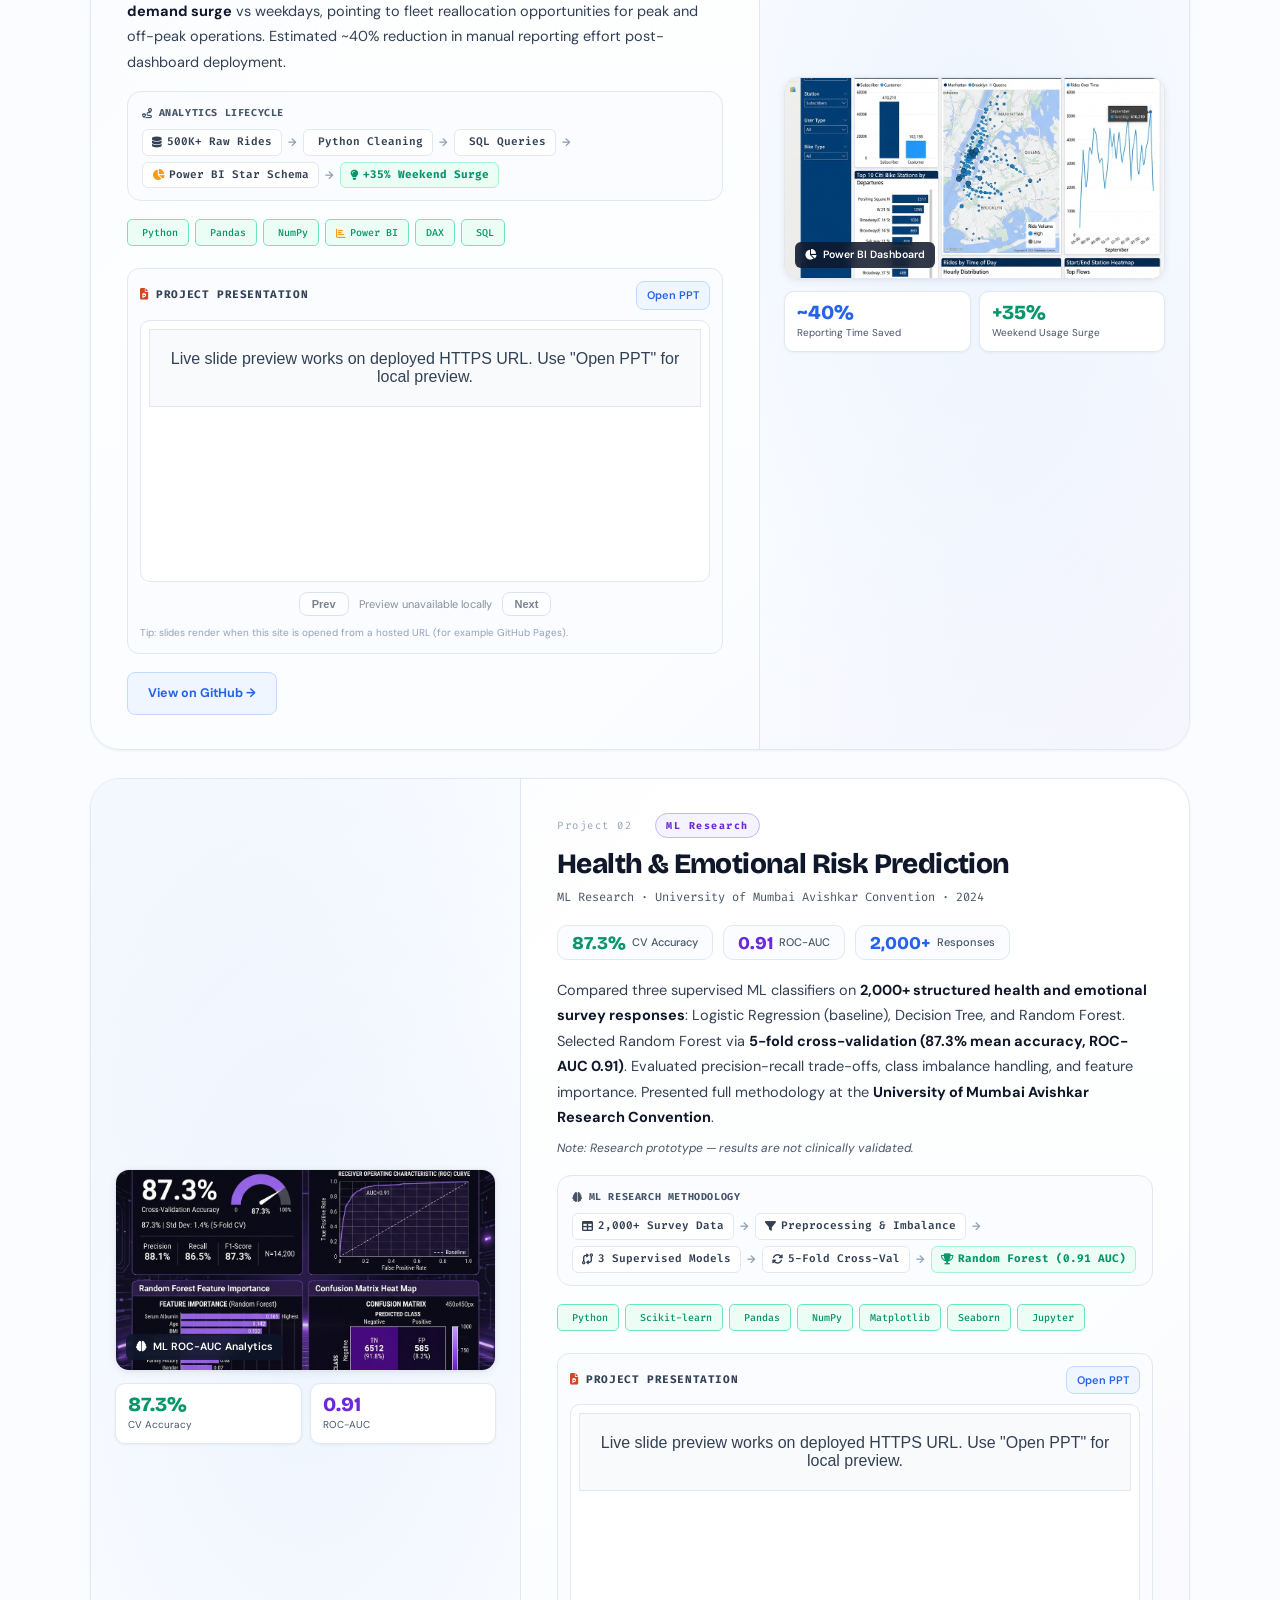
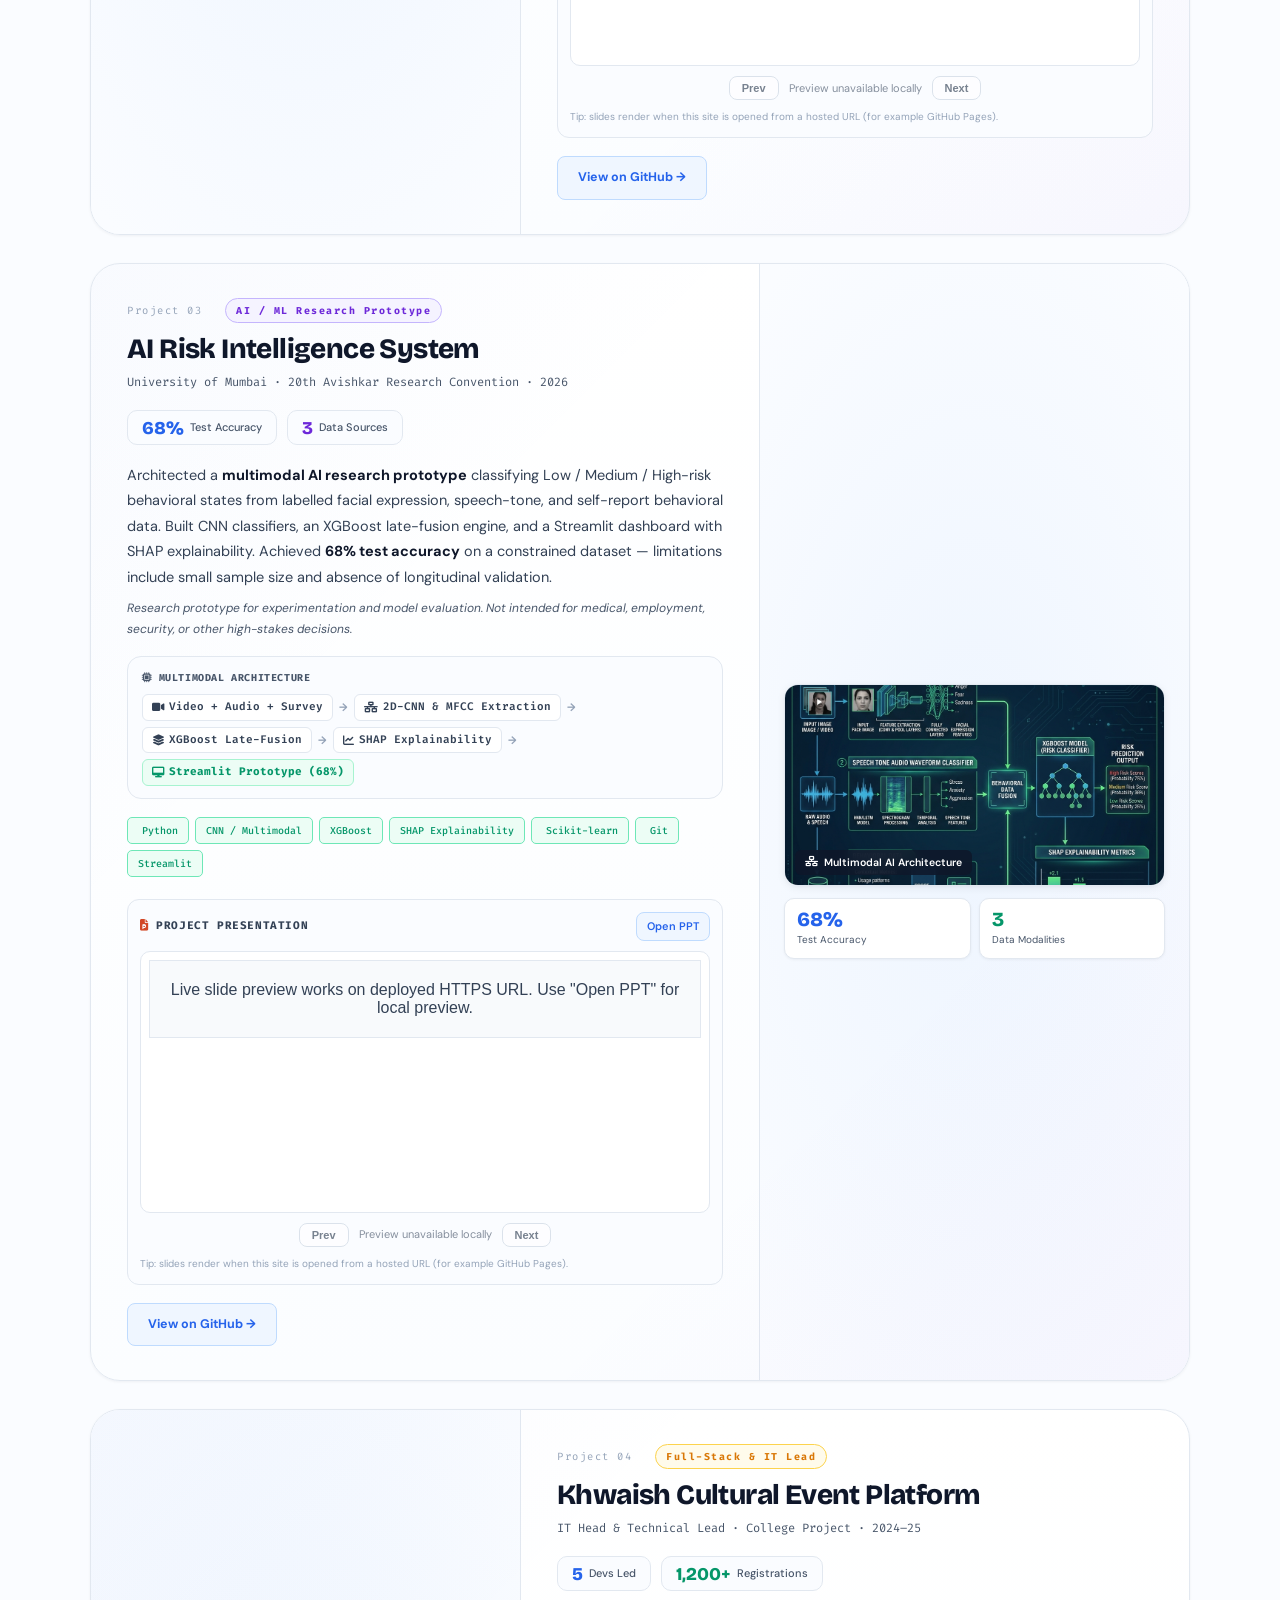
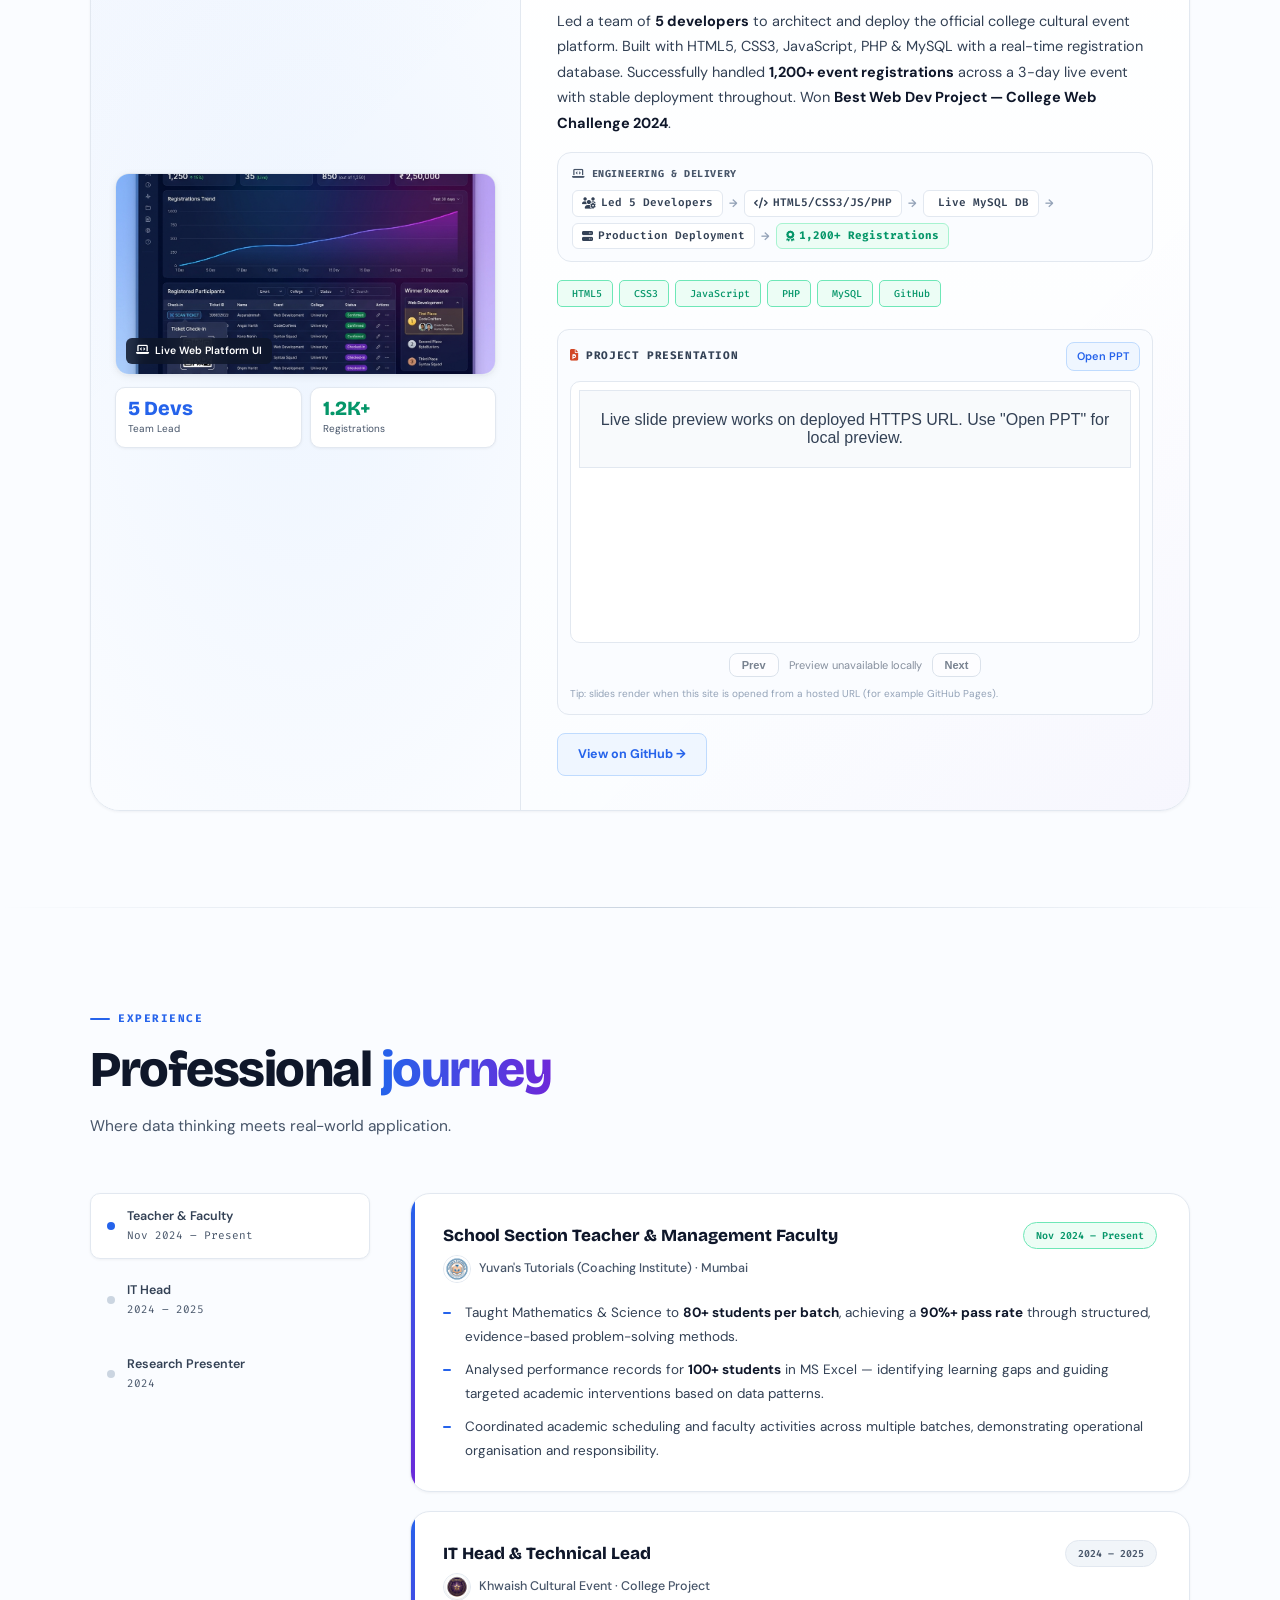
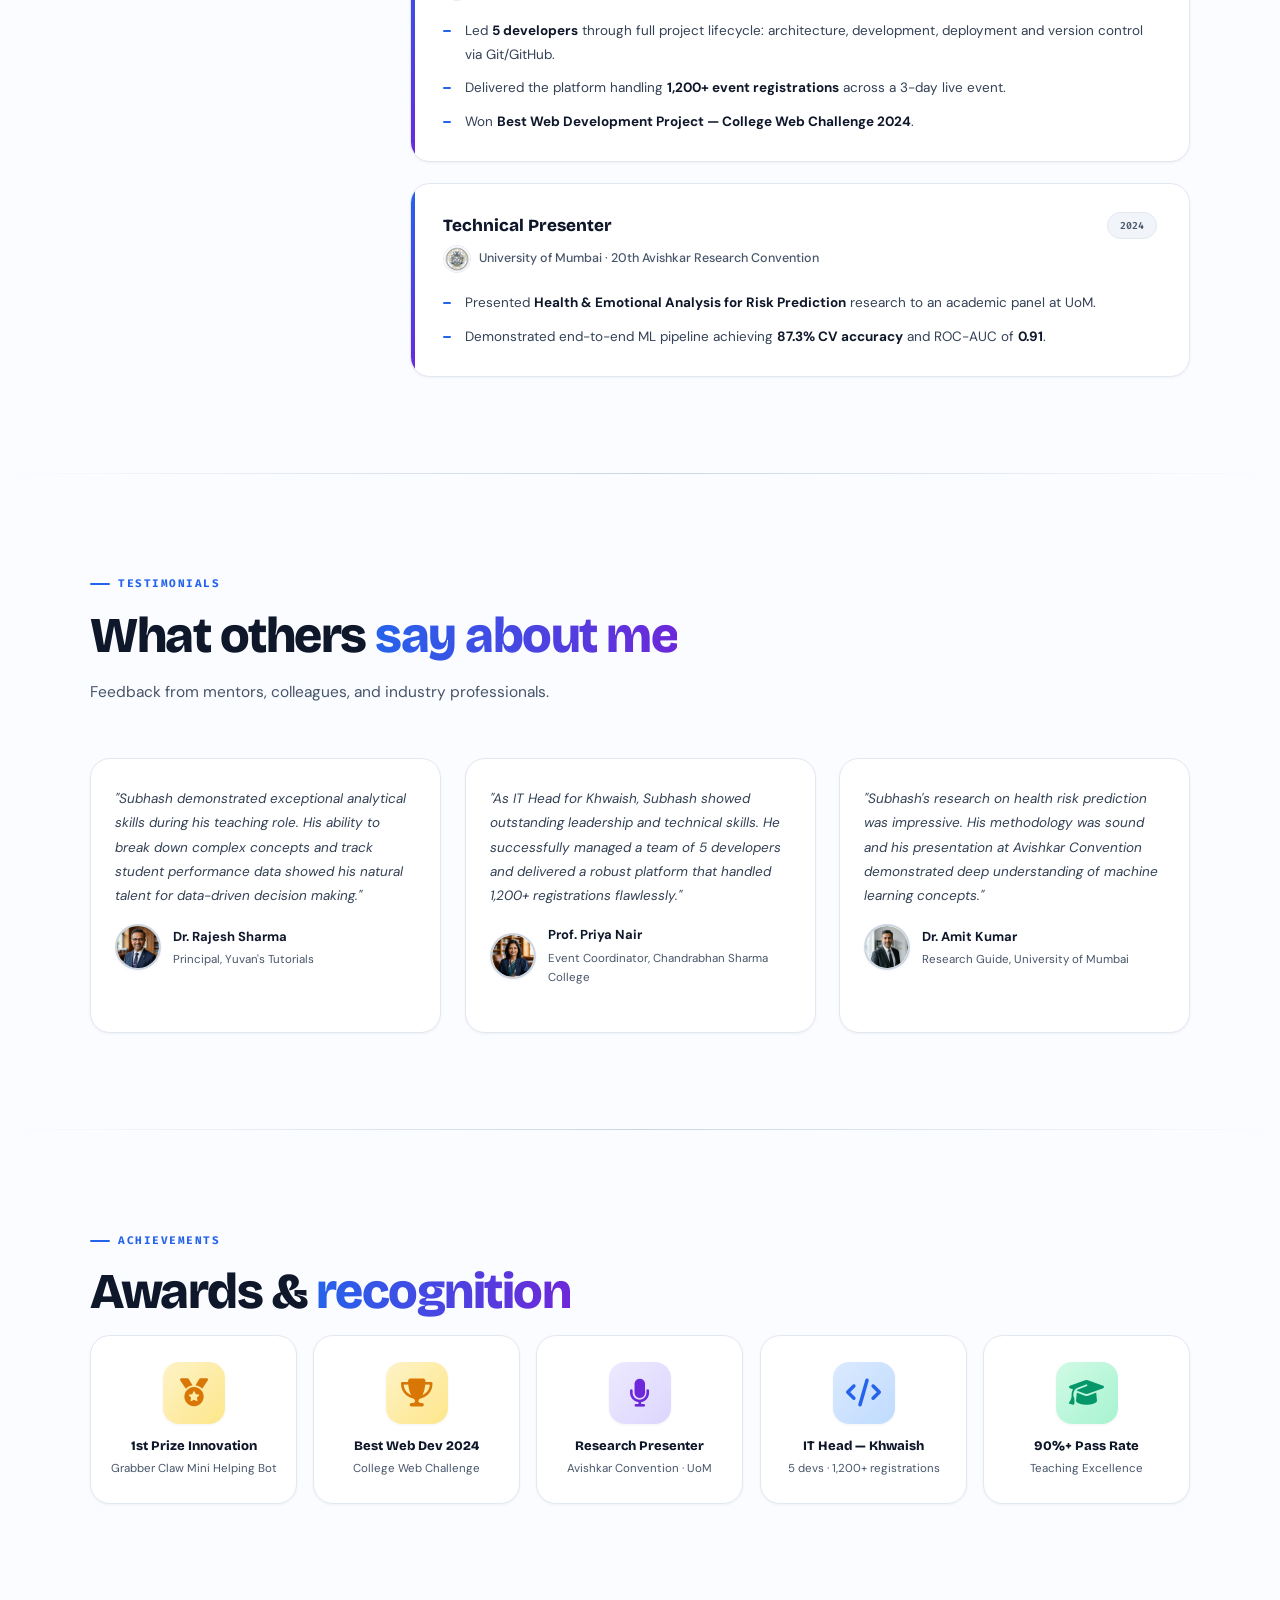
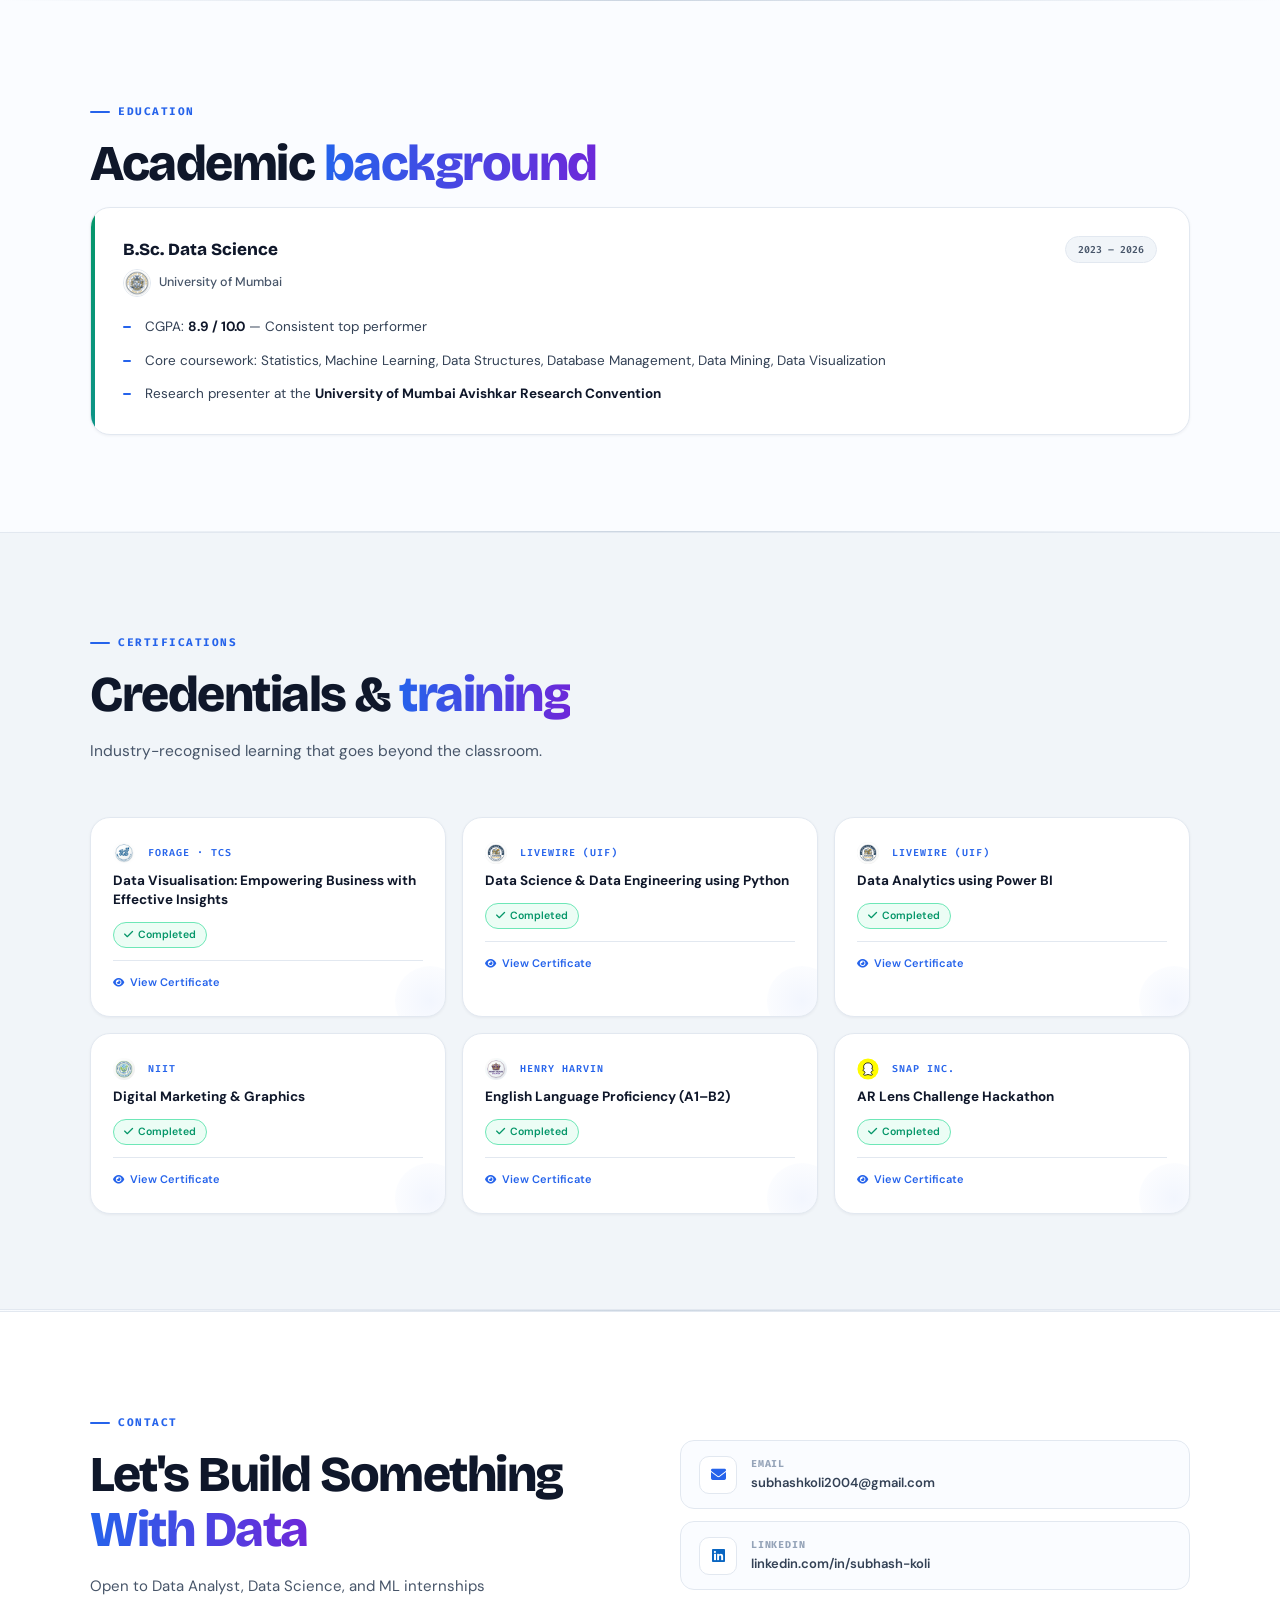
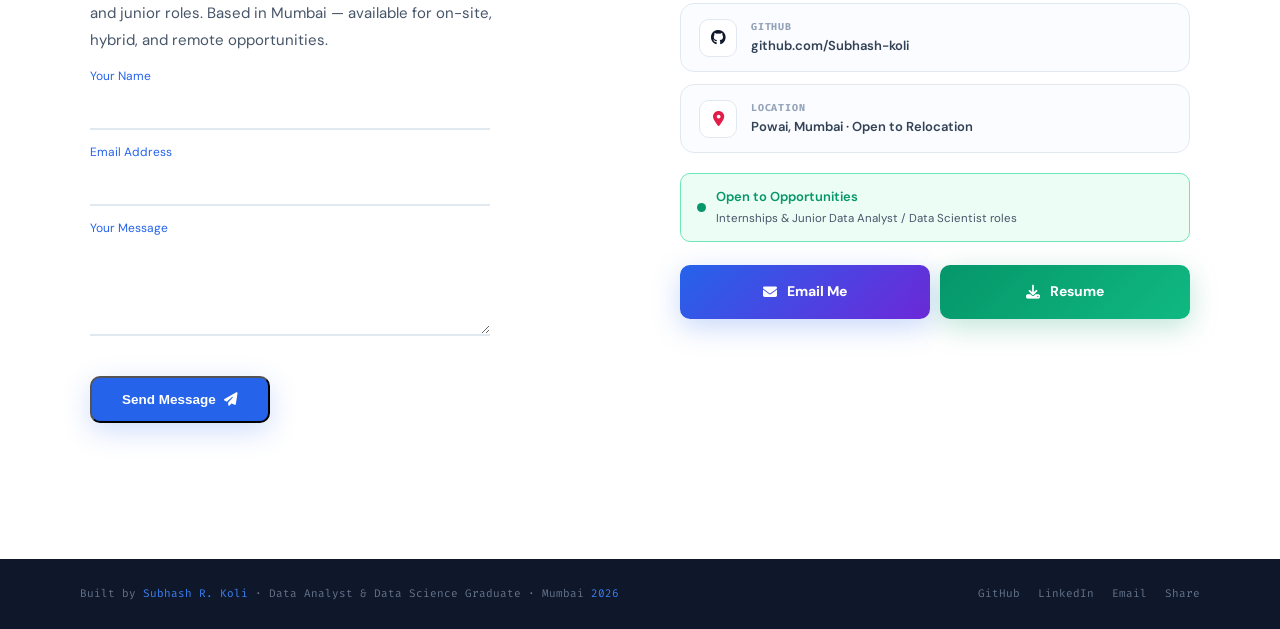
==== commit af8c86af: "feat: integrated rich visual architecture diagrams into all 6 skills capability cards with lightbox " ====
--- a/index.html
+++ b/index.html
@@ -295,6 +295,12 @@
                 </div>
                 <div class="sk-level-pill adv"><i class="fas fa-star"></i> Advanced</div>
             </div>
+
+            <!-- Visual Diagram Preview -->
+            <div class="sk-visual-wrap" onclick="openImgModal(this.querySelector('img'))">
+                <img src="assets/images/skill_programming_sql.png" alt="Python &amp; SQL Data Analytics Pipeline Architecture" class="sk-vis-img">
+                <div class="sk-vis-overlay"><i class="fas fa-search-plus"></i> View Pipeline Architecture</div>
+            </div>
             
             <div class="sk-metric-bar">
                 <i class="fas fa-bolt" style="color:#2563EB;"></i>
@@ -331,6 +337,12 @@
                 </div>
                 <div class="sk-level-pill prof"><i class="fas fa-award"></i> Avishkar</div>
             </div>
+
+            <!-- Visual Diagram Preview -->
+            <div class="sk-visual-wrap" onclick="openImgModal(this.querySelector('img'))">
+                <img src="assets/images/skill_machine_learning.png" alt="Machine Learning &amp; Predictive Modeling Architecture" class="sk-vis-img">
+                <div class="sk-vis-overlay"><i class="fas fa-search-plus"></i> View ML Architecture</div>
+            </div>
             
             <div class="sk-metric-bar">
                 <i class="fas fa-bolt" style="color:#7C3AED;"></i>
@@ -366,6 +378,12 @@
                     <h3 class="sk-title">BI &amp; Executive Dashboards</h3>
                 </div>
                 <div class="sk-level-pill adv"><i class="fas fa-star"></i> DA Priority</div>
+            </div>
+
+            <!-- Visual Diagram Preview -->
+            <div class="sk-visual-wrap" onclick="openImgModal(this.querySelector('img'))">
+                <img src="assets/images/skill_bi_dashboards.png" alt="Power BI Executive Dashboard &amp; Star-Schema Model" class="sk-vis-img">
+                <div class="sk-vis-overlay"><i class="fas fa-search-plus"></i> View Dashboard Architecture</div>
             </div>
             
             <div class="sk-metric-bar">
@@ -404,6 +422,12 @@
                 </div>
                 <div class="sk-level-pill adv"><i class="fas fa-star"></i> High-Density</div>
             </div>
+
+            <!-- Visual Diagram Preview -->
+            <div class="sk-visual-wrap" onclick="openImgModal(this.querySelector('img'))">
+                <img src="assets/images/skill_data_wrangling.png" alt="Data Wrangling, Cleaning &amp; EDA Pipeline" class="sk-vis-img">
+                <div class="sk-vis-overlay"><i class="fas fa-search-plus"></i> View Wrangling Pipeline</div>
+            </div>
             
             <div class="sk-metric-bar">
                 <i class="fas fa-bolt" style="color:#059669;"></i>
@@ -439,6 +463,12 @@
                     <h3 class="sk-title">Tools &amp; Reproducibility</h3>
                 </div>
                 <div class="sk-level-pill prof"><i class="fas fa-code-branch"></i> CI/CD Ready</div>
+            </div>
+
+            <!-- Visual Diagram Preview -->
+            <div class="sk-visual-wrap" onclick="openImgModal(this.querySelector('img'))">
+                <img src="assets/images/skill_tools_environment.png" alt="Developer Tools &amp; Reproducible Data Science Workflow" class="sk-vis-img">
+                <div class="sk-vis-overlay"><i class="fas fa-search-plus"></i> View Workflow Architecture</div>
             </div>
             
             <div class="sk-metric-bar">
@@ -476,6 +506,12 @@
                     <h3 class="sk-title">Web &amp; Systems Foundations</h3>
                 </div>
                 <div class="sk-level-pill lead"><i class="fas fa-users"></i> Lead Dev</div>
+            </div>
+
+            <!-- Visual Diagram Preview -->
+            <div class="sk-visual-wrap" onclick="openImgModal(this.querySelector('img'))">
+                <img src="assets/images/skill_web_systems.png" alt="Full-Stack Web Architecture &amp; Relational Database" class="sk-vis-img">
+                <div class="sk-vis-overlay"><i class="fas fa-search-plus"></i> View System Architecture</div>
             </div>
             
             <div class="sk-metric-bar">
--- a/styles.css
+++ b/styles.css
@@ -922,6 +922,67 @@
   color: var(--text);
   line-height: 1.3;
   margin: 0;
+}
+
+/* Skill Visual Diagram Container */
+.sk-visual-wrap {
+  position: relative;
+  width: 100%;
+  height: 148px;
+  border-radius: var(--r-md);
+  overflow: hidden;
+  border: 1px solid var(--border);
+  background: #090D16;
+  margin: 12px 0 10px;
+  cursor: pointer;
+  box-shadow: inset 0 0 12px rgba(0, 0, 0, 0.4);
+  transition: all 0.3s cubic-bezier(0.16, 1, 0.3, 1);
+}
+
+.skill-card:hover .sk-visual-wrap {
+  border-color: var(--border2);
+  transform: translateY(-1px);
+}
+
+.sk-vis-img {
+  width: 100%;
+  height: 100%;
+  object-fit: cover;
+  object-position: center;
+  transition: transform 0.4s cubic-bezier(0.16, 1, 0.3, 1);
+  display: block;
+}
+
+.sk-visual-wrap:hover .sk-vis-img {
+  transform: scale(1.05);
+}
+
+.sk-vis-overlay {
+  position: absolute;
+  inset: 0;
+  background: rgba(15, 23, 42, 0.65);
+  backdrop-filter: blur(2px);
+  display: flex;
+  align-items: center;
+  justify-content: center;
+  gap: 7px;
+  color: white;
+  font-family: var(--font-code);
+  font-size: 11px;
+  font-weight: 700;
+  letter-spacing: 0.4px;
+  opacity: 0;
+  transition: opacity 0.25s ease;
+  pointer-events: none;
+}
+
+.sk-visual-wrap:hover .sk-vis-overlay {
+  opacity: 1;
+}
+
+.sk-vis-overlay i {
+  color: var(--blue3);
+  font-size: 13px;
 }
 
 /* Metric Callout Bar */
@@ -2418,6 +2479,10 @@
     padding: 18px 14px;
     border-radius: var(--r-md);
   }
+  .sk-visual-wrap {
+    height: 130px;
+    margin: 10px 0 8px;
+  }
   .sk-icon-wrap {
     width: 42px;
     height: 42px;
